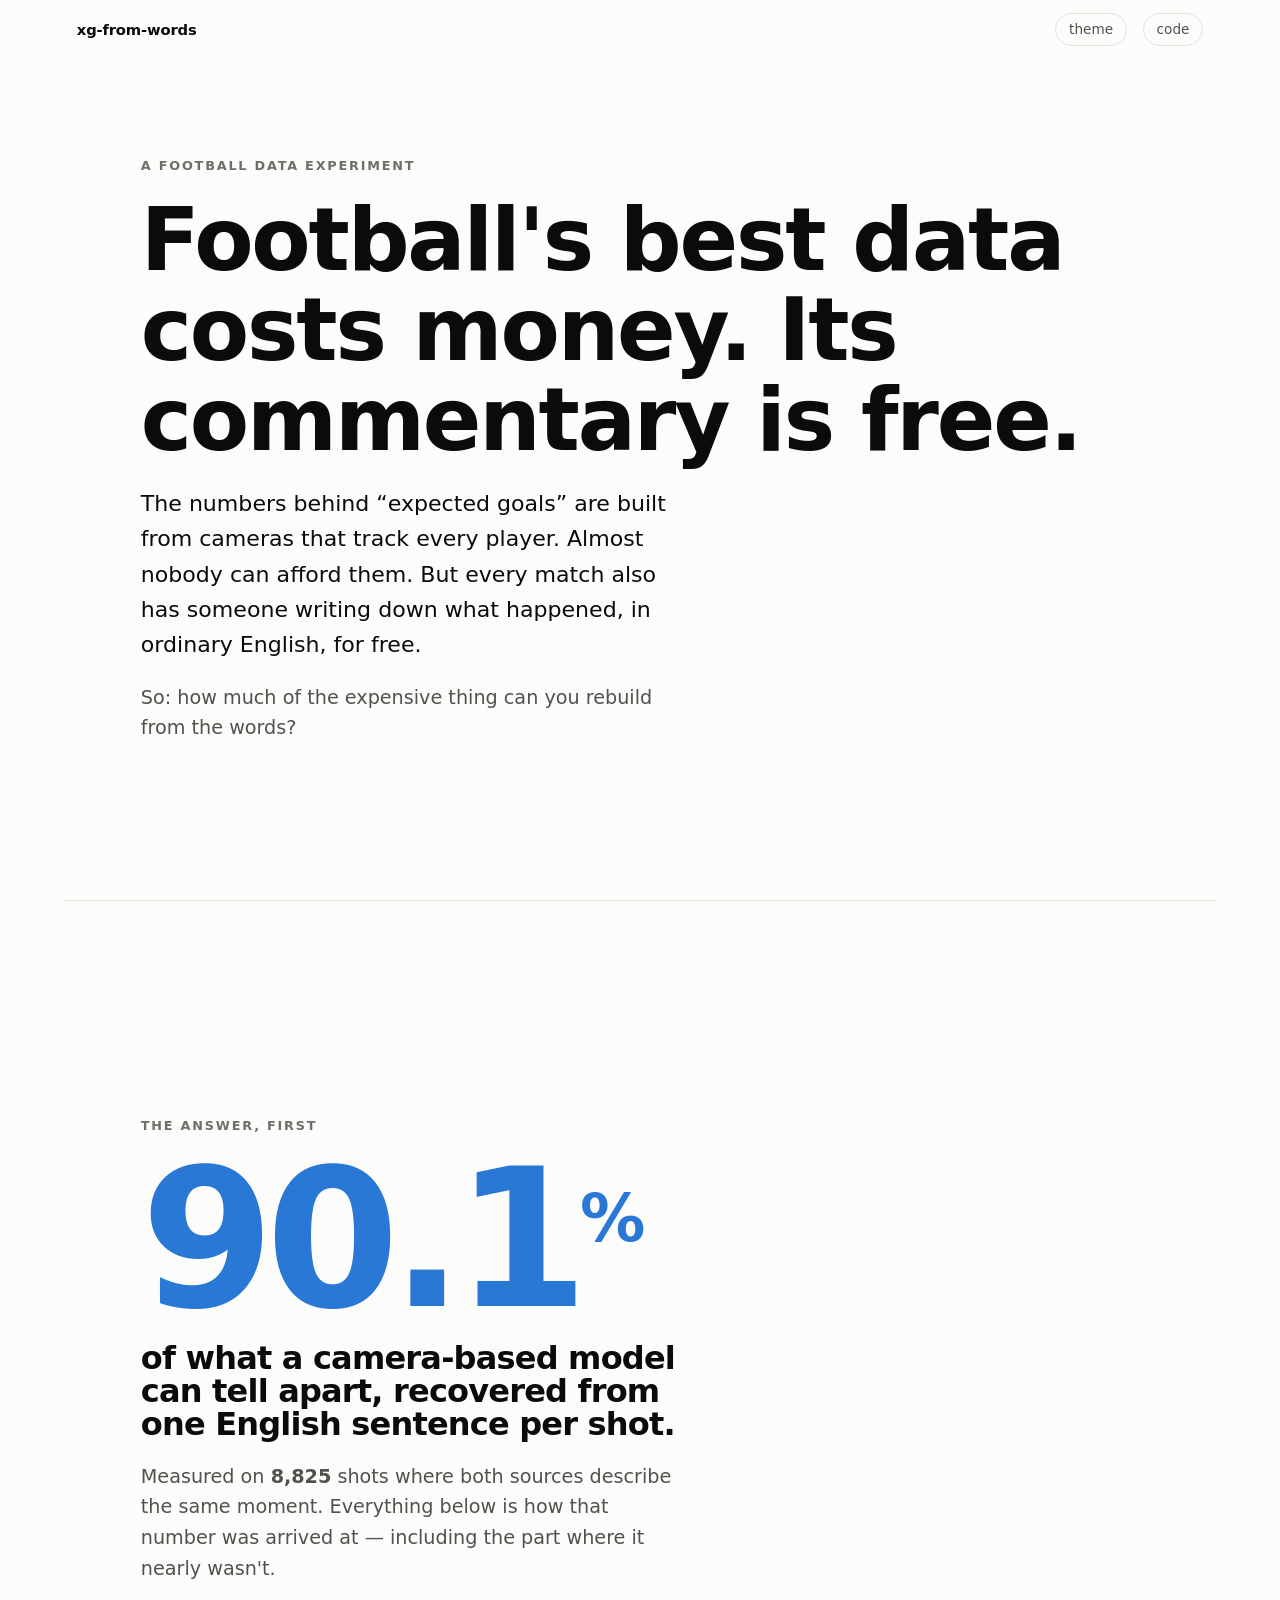
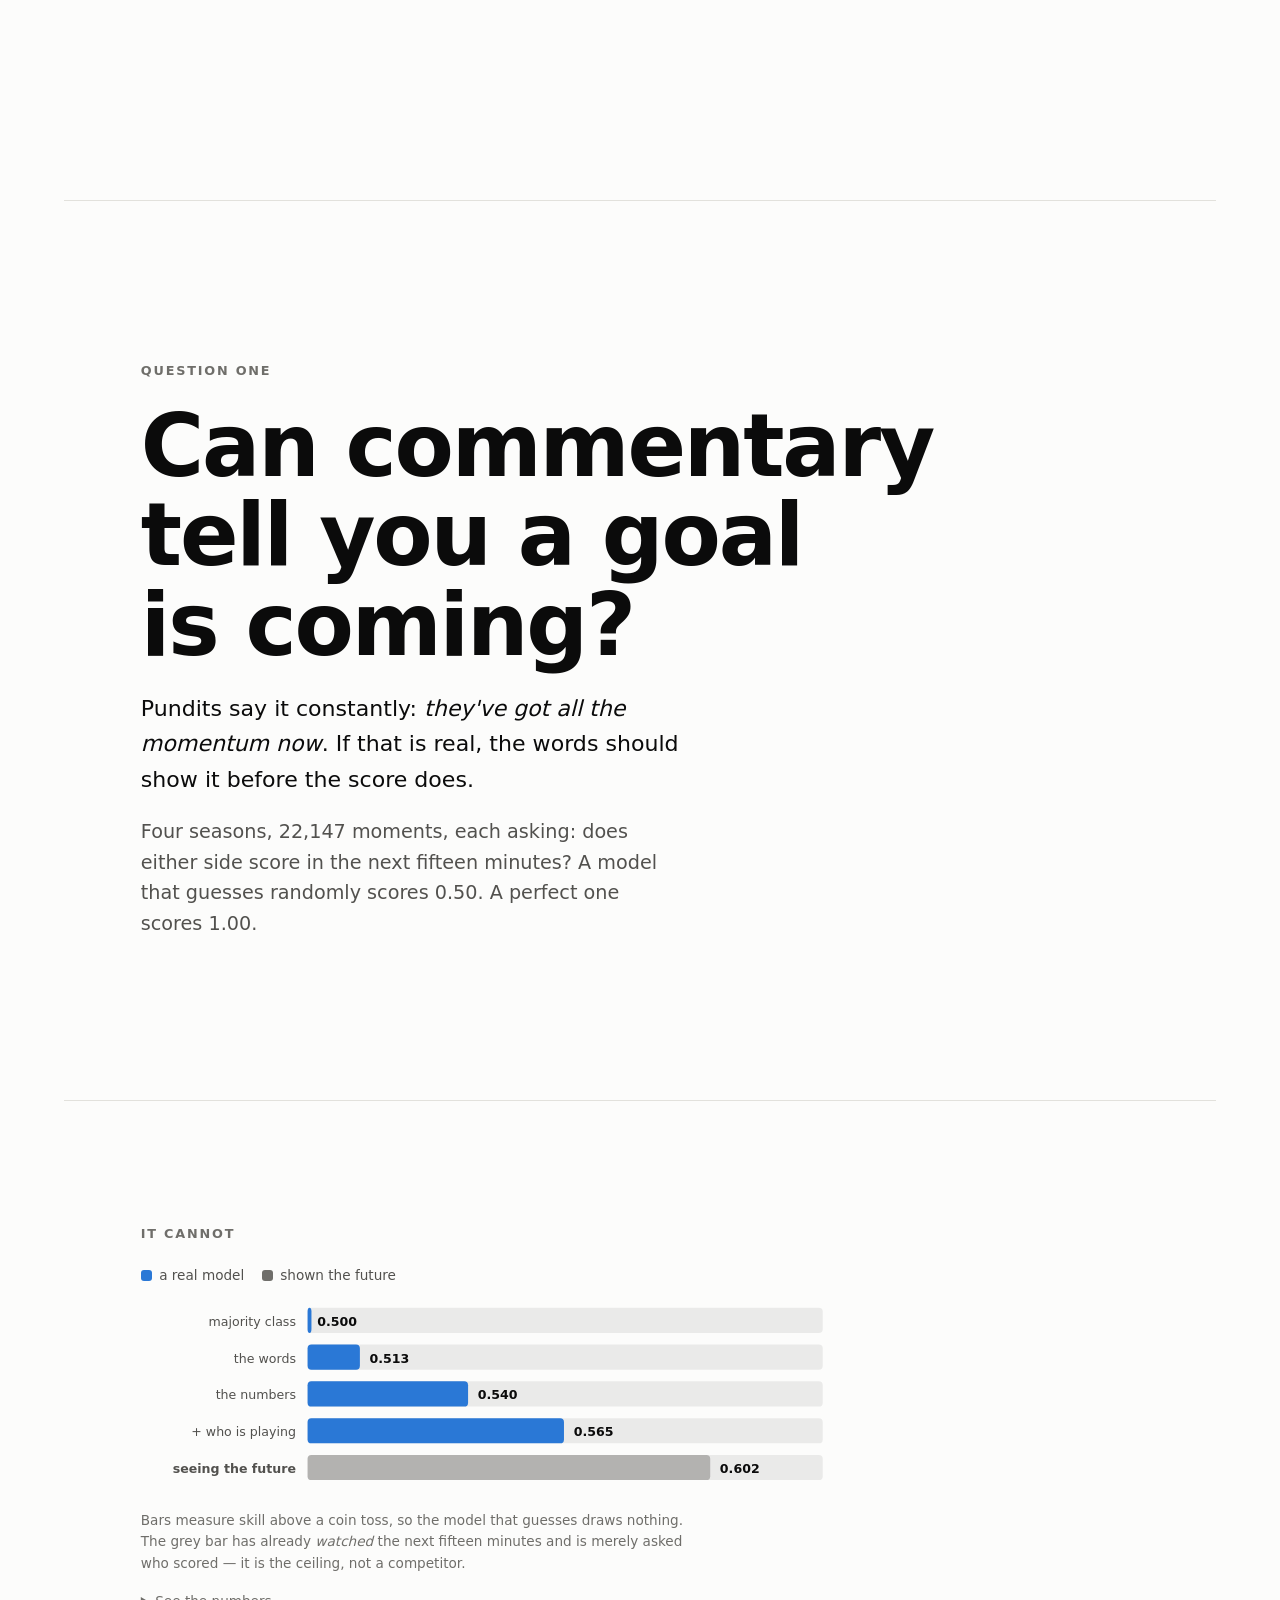
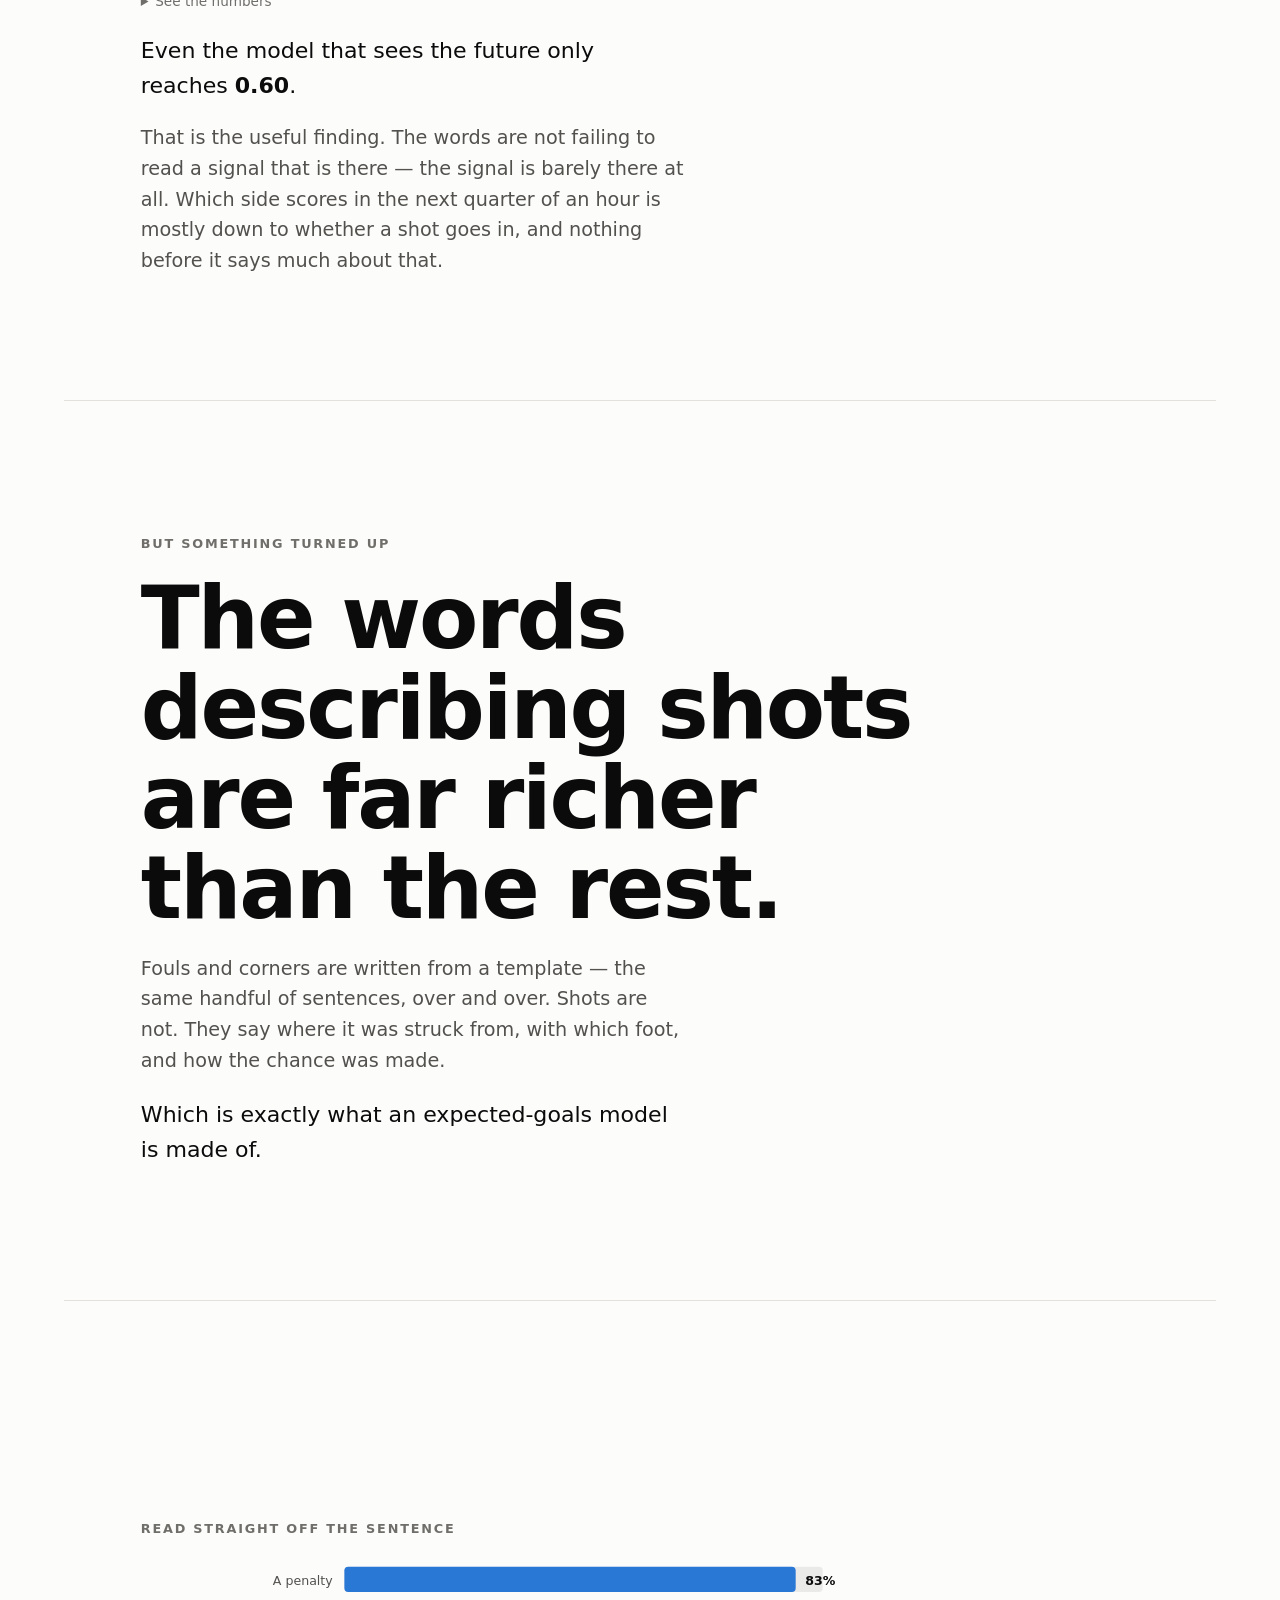
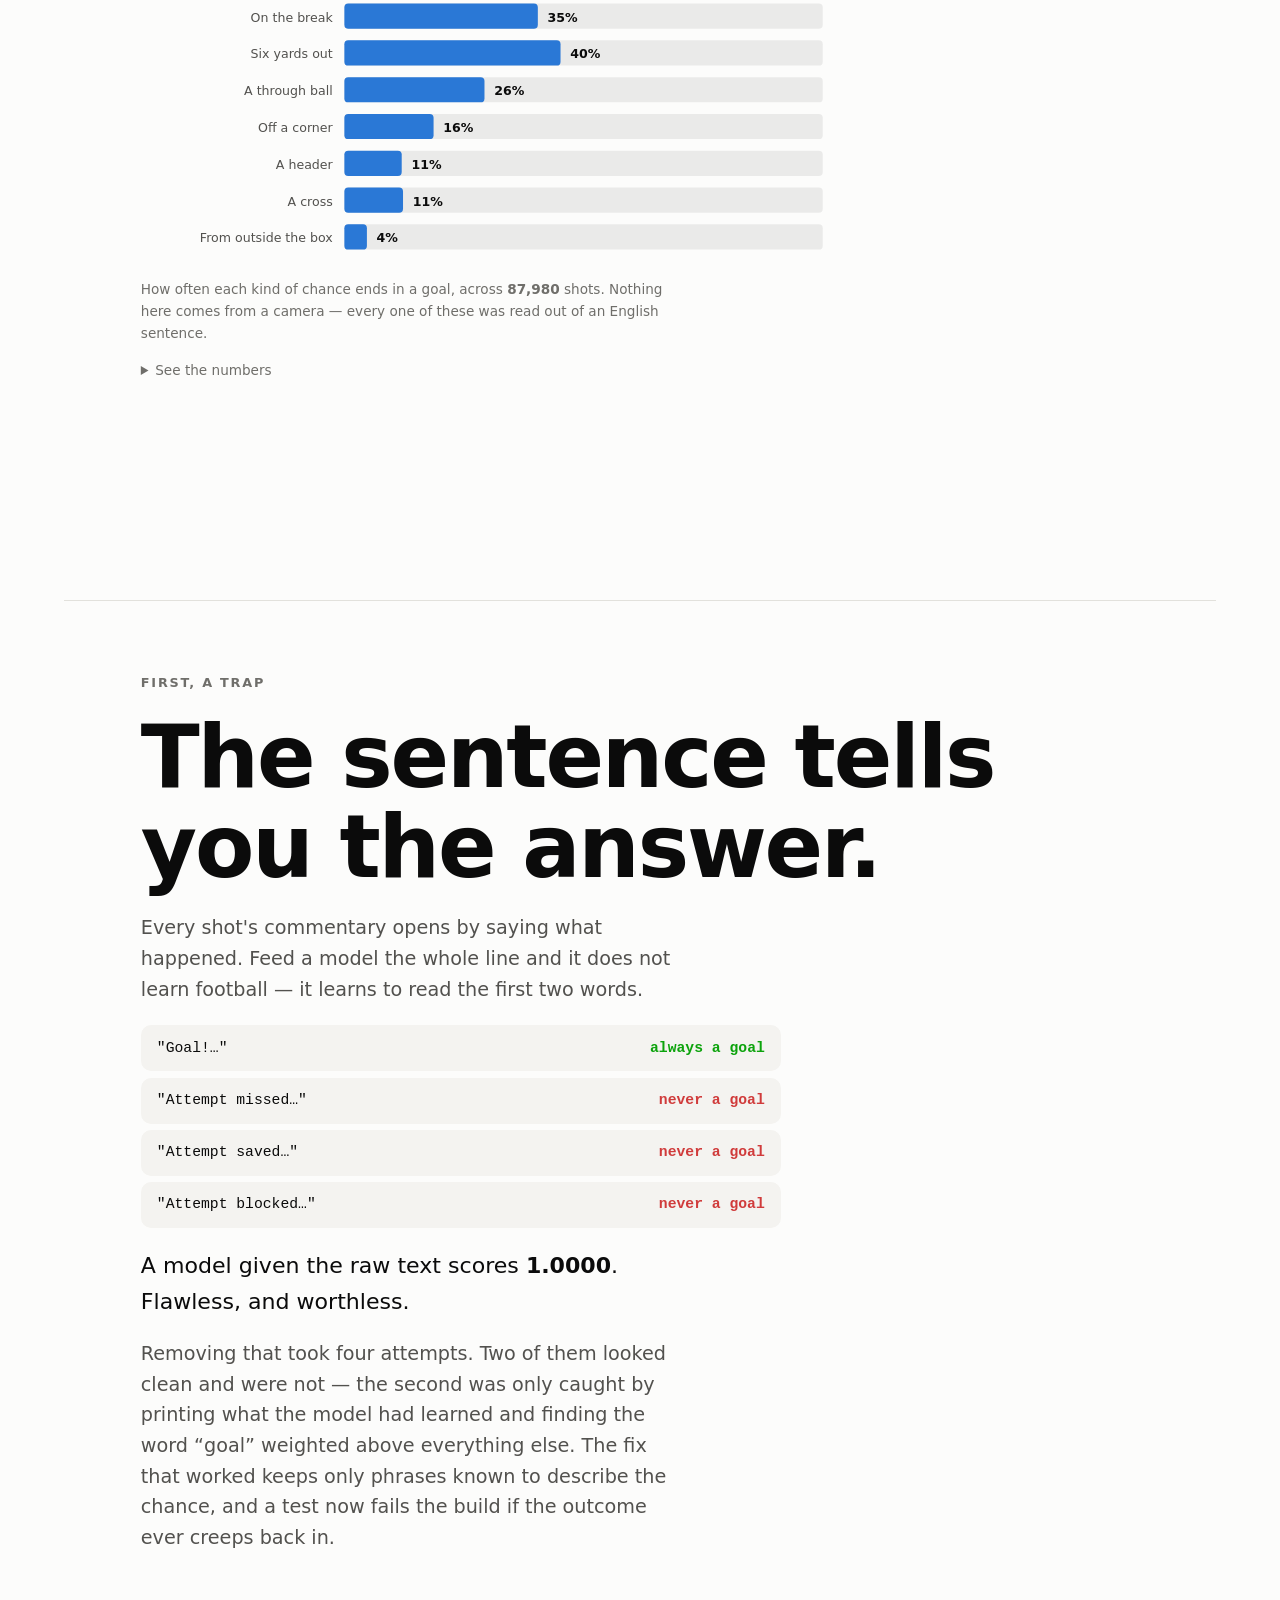
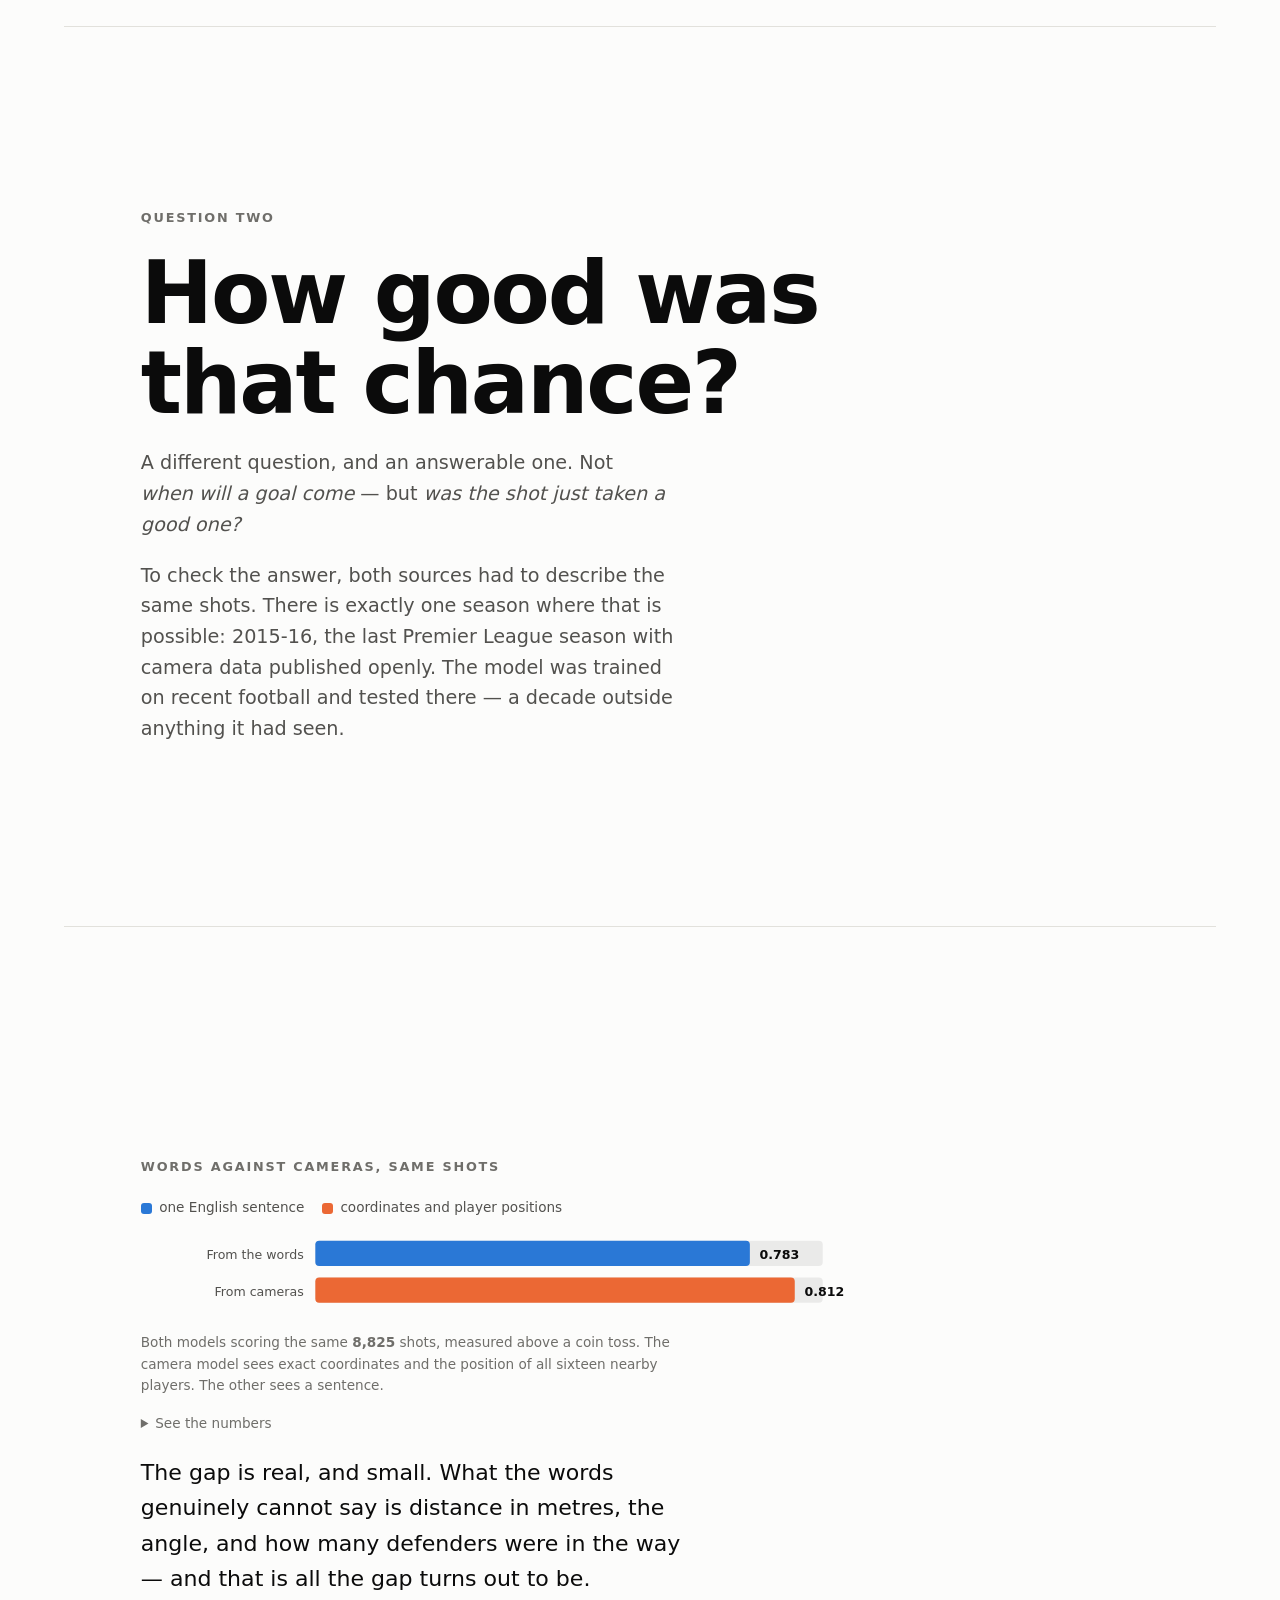
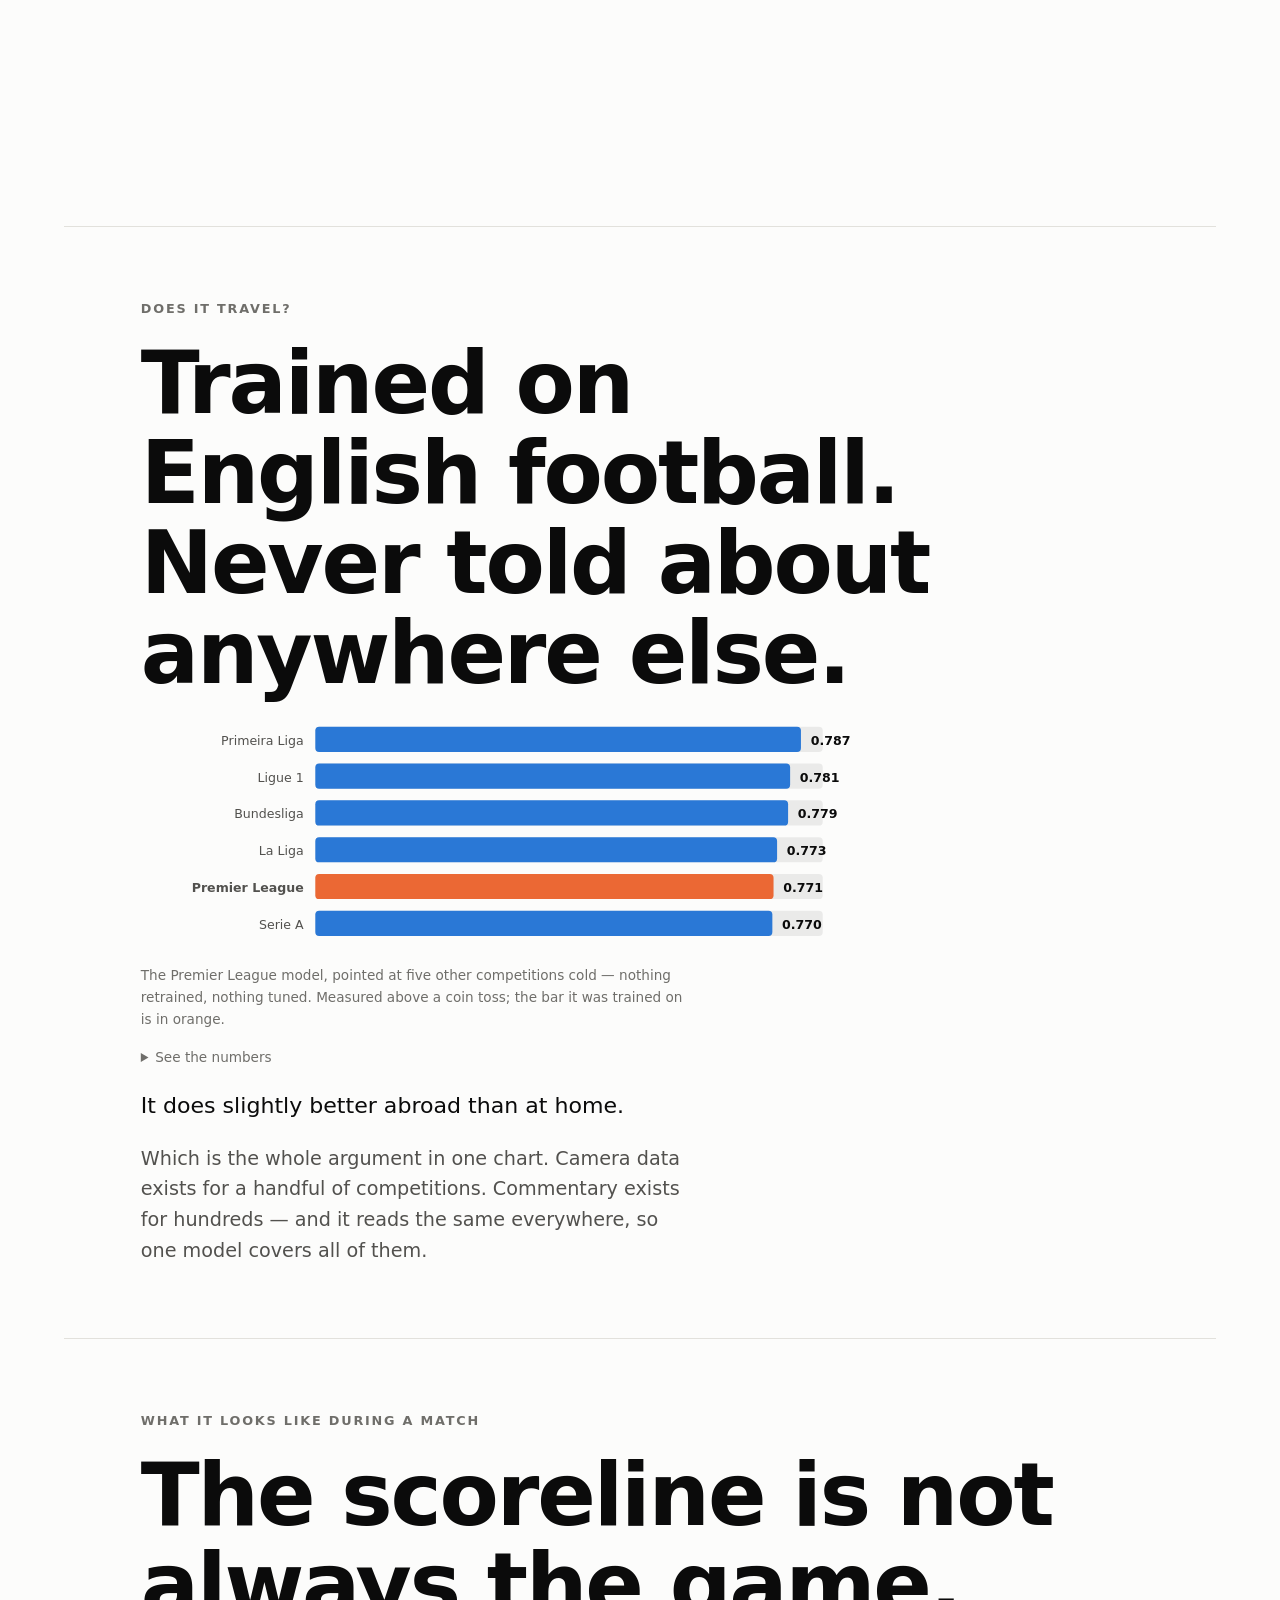
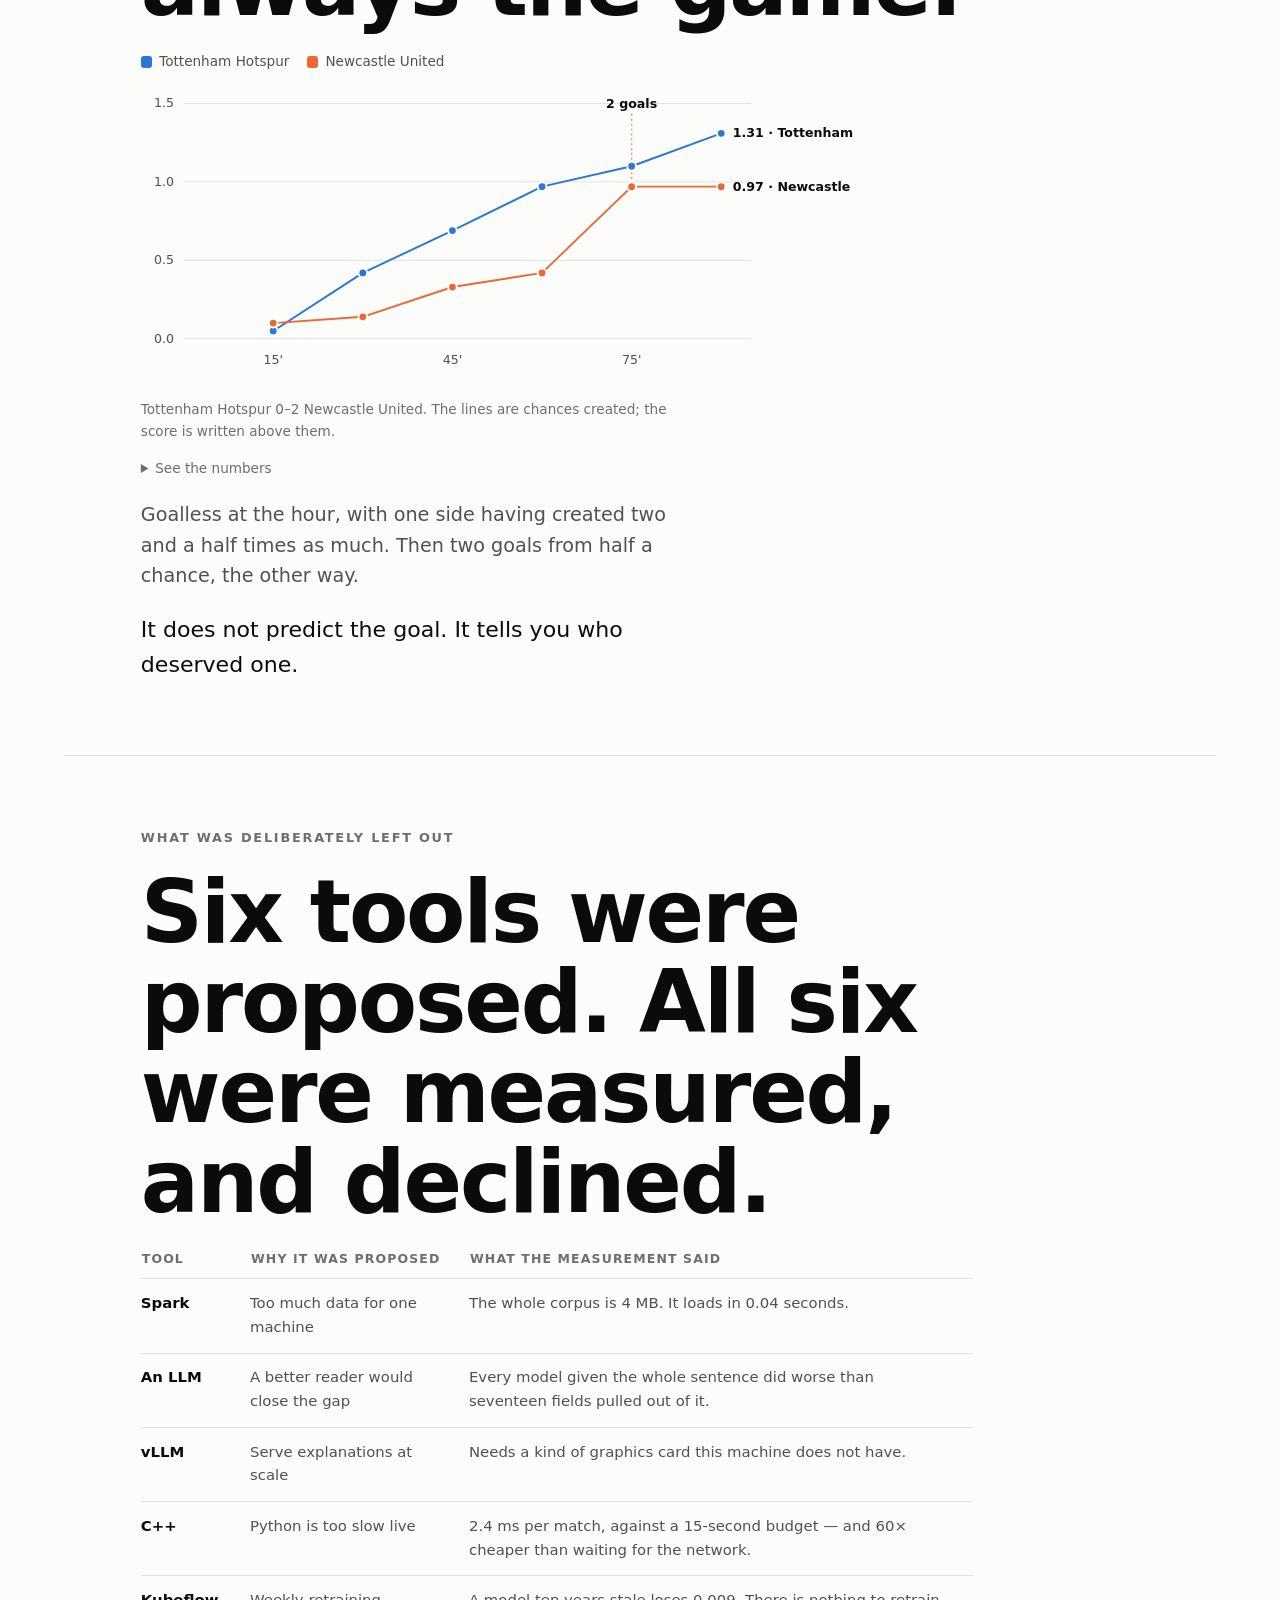
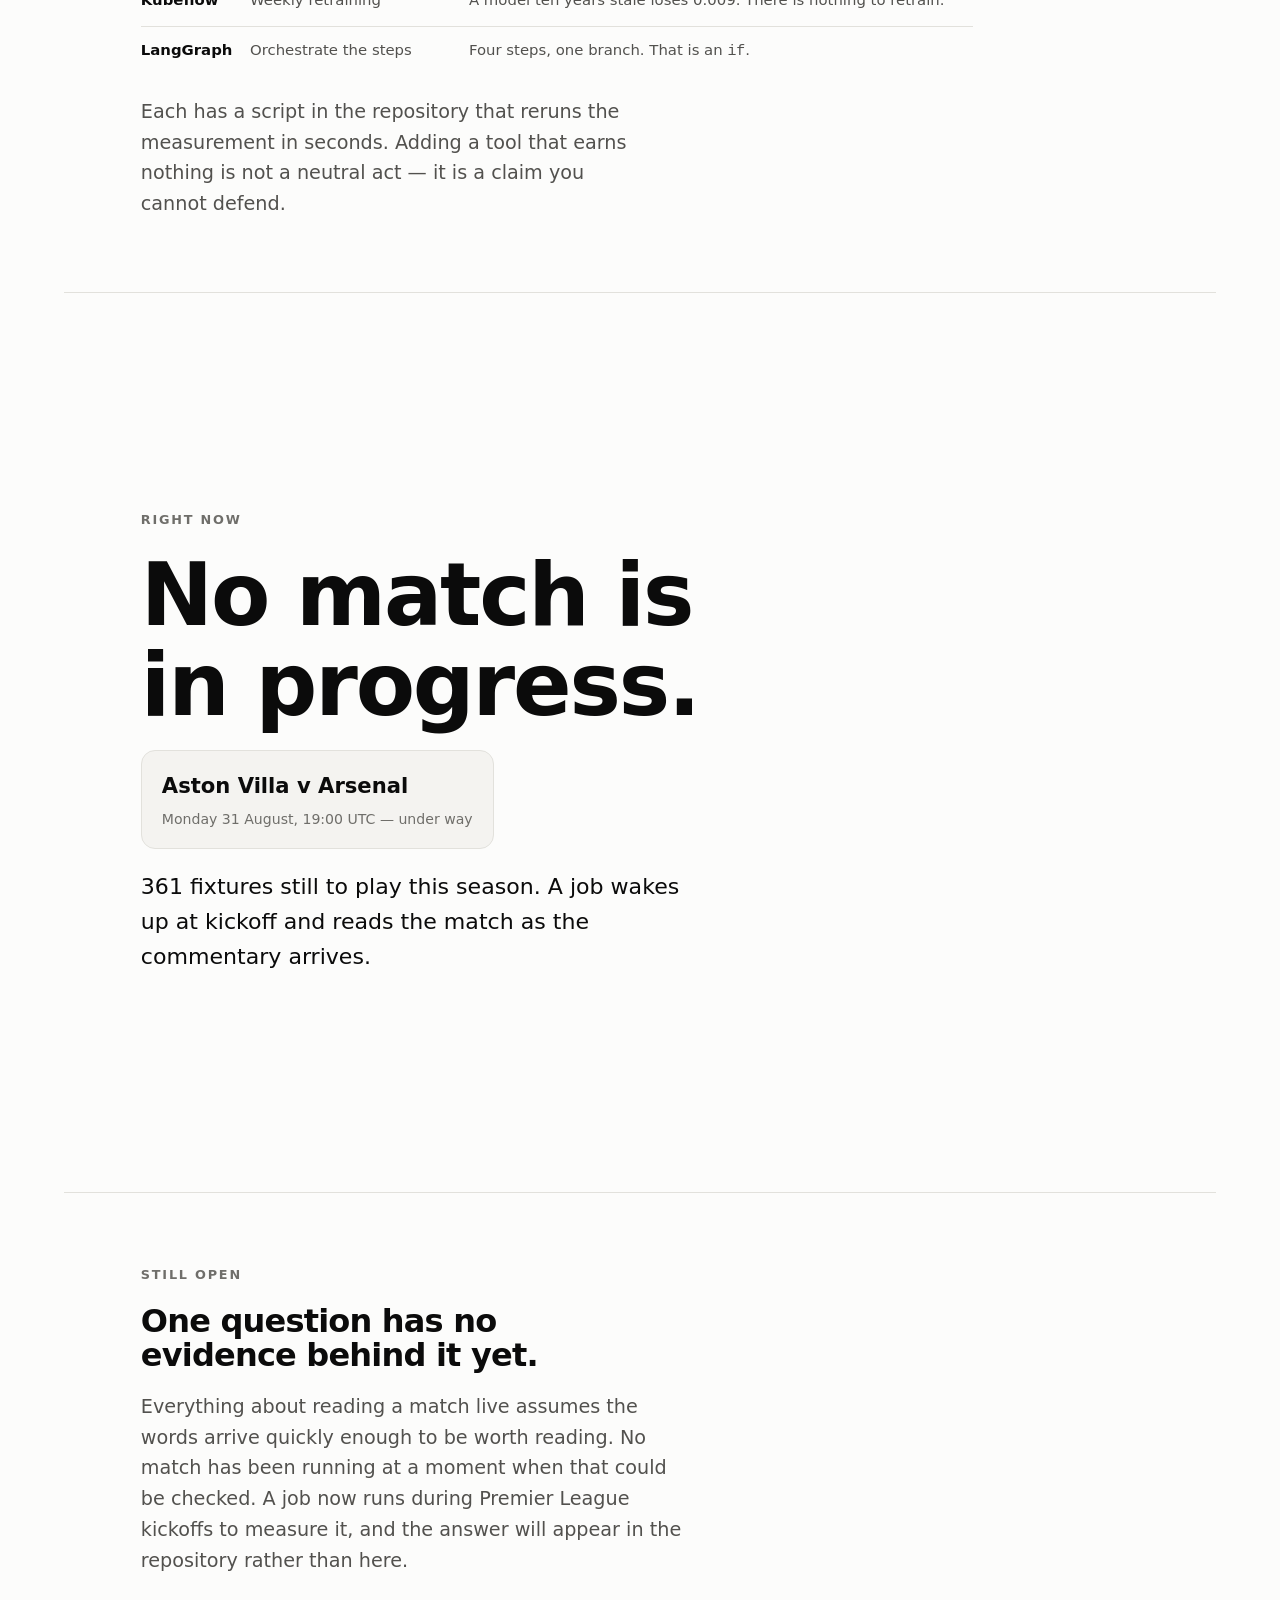
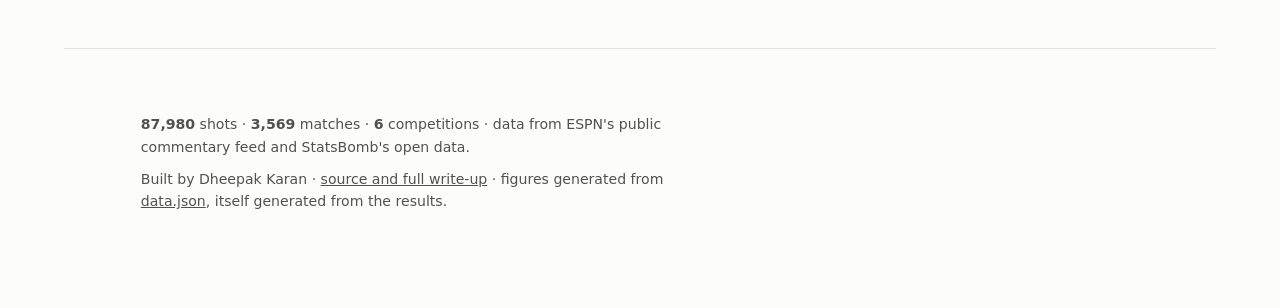
==== docs/index.html @ 49822ffe "A shot's own description was being read out of its assist Tracing one real shot end to end for an ex" ====
<!doctype html>
<html lang="en">
<head>
<meta charset="utf-8">
<meta name="viewport" content="width=device-width, initial-scale=1">
<title>An expected-goals model that reads</title>
<meta name="description" content="Football's tracking data costs money. Its commentary is free. A model built on the words recovers 90% of what a coordinate model can see.">
<meta name="color-scheme" content="light dark">
<meta property="og:title" content="An expected-goals model that reads">
<meta property="og:description" content="90% of a tracking-data model, from free commentary text. 87,980 shots, six leagues.">
<link rel="stylesheet" href="style.css?v=b49a686">
</head>
<body data-palette="#2a78d6,#eb6834">

<progress class="scrollbar" value="0" max="1" aria-hidden="true"></progress>

<header class="topbar">
  <span class="name">xg-from-words</span>
  <span class="spacer"></span>
  <button type="button" id="theme" aria-label="Switch between light and dark">theme</button>
  <a href="https://github.com/dheepakkaran/xg-from-words">code</a>
</header>

<main>

  <section>
    <p class="eyebrow">A football data experiment</p>
    <h1>Football's best data costs money. Its commentary is free.</h1>
    <p class="lead">The numbers behind “expected goals” are built from cameras
      that track every player. Almost nobody can afford them. But every match
      also has someone writing down what happened, in ordinary English, for
      free.</p>
    <p>So: how much of the expensive thing can you rebuild from the words?</p>
  </section>

  <section>
    <p class="eyebrow">The answer, first</p>
    <div class="hero-figure" data-count="0.901" data-format="percent">0%</div>
    <h2>of what a camera-based model can tell apart, recovered from one English
      sentence per shot.</h2>
    <p>Measured on <b data-fill="validation.shots">8,825</b> shots where both
      sources describe the same moment. Everything below is how that number was
      arrived at — including the part where it nearly wasn't.</p>
  </section>

  <section>
    <p class="eyebrow">Question one</p>
    <h1>Can commentary tell you a goal is coming?</h1>
    <p class="lead">Pundits say it constantly: <em>they've got all the momentum
      now</em>. If that is real, the words should show it before the score
      does.</p>
    <p>Four seasons, 22,147 moments, each asking: does either side score in the
      next fifteen minutes? A model that guesses randomly scores 0.50. A perfect
      one scores 1.00.</p>
  </section>

  <section>
    <p class="eyebrow">It cannot</p>
    <figure>
      <div class="legend" id="legend-momentum"></div>
      <svg class="chart" id="chart-momentum" role="img"
           aria-label="Model skill at predicting the next goal, all close to chance"></svg>
      <figcaption>Bars measure skill above a coin toss, so the model that
        guesses draws nothing. The grey bar has already <em>watched</em> the
        next fifteen minutes and is merely asked who scored — it is the
        ceiling, not a competitor.</figcaption>
      <details class="table"><summary>See the numbers</summary>
        <div id="table-momentum"></div></details>
    </figure>
    <p class="lead">Even the model that sees the future only reaches
      <strong>0.60</strong>.</p>
    <p>That is the useful finding. The words are not failing to read a signal
      that is there — the signal is barely there at all. Which side scores in
      the next quarter of an hour is mostly down to whether a shot goes in, and
      nothing before it says much about that.</p>
  </section>

  <section>
    <p class="eyebrow">But something turned up</p>
    <h1>The words describing shots are far richer than the rest.</h1>
    <p>Fouls and corners are written from a template — the same handful of
      sentences, over and over. Shots are not. They say where it was struck
      from, with which foot, and how the chance was made.</p>
    <p class="lead">Which is exactly what an expected-goals model is made of.</p>
  </section>

  <section>
    <p class="eyebrow">Read straight off the sentence</p>
    <figure>
      <svg class="chart" id="chart-chances" role="img"
           aria-label="How often each kind of chance is scored"></svg>
      <figcaption>How often each kind of chance ends in a goal, across
        <b data-fill="corpus.shots">87,980</b> shots. Nothing here comes from a
        camera — every one of these was read out of an English sentence.</figcaption>
      <details class="table"><summary>See the numbers</summary>
        <div id="table-chances"></div></details>
    </figure>
  </section>

  <section>
    <p class="eyebrow">First, a trap</p>
    <h1>The sentence tells you the answer.</h1>
    <p>Every shot's commentary opens by saying what happened. Feed a model the
      whole line and it does not learn football — it learns to read the first
      two words.</p>
    <div class="openers" id="openers"></div>
    <p class="lead">A model given the raw text scores <strong>1.0000</strong>.
      Flawless, and worthless.</p>
    <p>Removing that took four attempts. Two of them looked clean and were not —
      the second was only caught by printing what the model had learned and
      finding the word “goal” weighted above everything else. The fix that
      worked keeps only phrases known to describe the chance, and a test now
      fails the build if the outcome ever creeps back in.</p>
  </section>

  <section>
    <p class="eyebrow">Question two</p>
    <h1>How good was that chance?</h1>
    <p>A different question, and an answerable one. Not <em>when will a goal
      come</em> — but <em>was the shot just taken a good one?</em></p>
    <p>To check the answer, both sources had to describe the same shots. There
      is exactly one season where that is possible: 2015-16, the last Premier
      League season with camera data published openly. The model was trained on
      recent football and tested there — a decade outside anything it had
      seen.</p>
  </section>

  <section>
    <p class="eyebrow">Words against cameras, same shots</p>
    <figure>
      <div class="legend" id="legend-validation"></div>
      <svg class="chart" id="chart-validation" role="img"
           aria-label="The words reach 0.781 against the camera model's 0.812"></svg>
      <figcaption>Both models scoring the same
        <b data-fill="validation.shots">8,825</b> shots, measured above a coin
        toss. The camera model sees exact coordinates and the position of all
        sixteen nearby players. The other sees a sentence.</figcaption>
      <details class="table"><summary>See the numbers</summary>
        <div id="table-validation"></div></details>
    </figure>
    <p class="lead">The gap is real, and small. What the words genuinely cannot
      say is distance in metres, the angle, and how many defenders were in the
      way — and that is all the gap turns out to be.</p>
  </section>

  <section>
    <p class="eyebrow">Does it travel?</p>
    <h1>Trained on English football. Never told about anywhere else.</h1>
    <figure>
      <svg class="chart" id="chart-leagues" role="img"
           aria-label="The same model scores equally well in six leagues"></svg>
      <figcaption>The Premier League model, pointed at five other competitions
        cold — nothing retrained, nothing tuned. Measured above a coin toss;
        the bar it was trained on is in orange.</figcaption>
      <details class="table"><summary>See the numbers</summary>
        <div id="table-leagues"></div></details>
    </figure>
    <p class="lead">It does slightly better abroad than at home.</p>
    <p>Which is the whole argument in one chart. Camera data exists for a
      handful of competitions. Commentary exists for hundreds — and it reads the
      same everywhere, so one model covers all of them.</p>
  </section>

  <section>
    <p class="eyebrow">What it looks like during a match</p>
    <h1>The scoreline is not always the game.</h1>
    <figure class="replay">
      <div class="legend" id="legend-replay"></div>
      <svg class="chart" id="chart-replay" role="img"
           aria-label="Chances created over the course of one match against the score"></svg>
      <figcaption id="replay-caption"></figcaption>
      <details class="table"><summary>See the numbers</summary>
        <div id="table-replay"></div></details>
    </figure>
    <p>Goalless at the hour, with one side having created two and a half times
      as much. Then two goals from half a chance, the other way.</p>
    <p class="lead">It does not predict the goal. It tells you who deserved
      one.</p>
  </section>

  <section>
    <p class="eyebrow">What was deliberately left out</p>
    <h1>Six tools were proposed. All six were measured, and declined.</h1>
    <table class="declined">
      <thead><tr><th>Tool</th><th>Why it was proposed</th><th>What the measurement said</th></tr></thead>
      <tbody>
        <tr><td>Spark</td><td>Too much data for one machine</td>
            <td>The whole corpus is 4 MB. It loads in 0.04 seconds.</td></tr>
        <tr><td>An LLM</td><td>A better reader would close the gap</td>
            <td>Every model given the whole sentence did worse than seventeen fields pulled out of it.</td></tr>
        <tr><td>vLLM</td><td>Serve explanations at scale</td>
            <td>Needs a kind of graphics card this machine does not have.</td></tr>
        <tr><td>C++</td><td>Python is too slow live</td>
            <td>2.4 ms per match, against a 15-second budget — and 60× cheaper than waiting for the network.</td></tr>
        <tr><td>Kubeflow</td><td>Weekly retraining</td>
            <td>A model ten years stale loses 0.009. There is nothing to retrain.</td></tr>
        <tr><td>LangGraph</td><td>Orchestrate the steps</td>
            <td>Four steps, one branch. That is an <code>if</code>.</td></tr>
      </tbody>
    </table>
    <p>Each has a script in the repository that reruns the measurement in
      seconds. Adding a tool that earns nothing is not a neutral act — it is a
      claim you cannot defend.</p>
  </section>

  <section id="now">
    <p class="eyebrow">Right now</p>
    <h1 id="now-head">Checking the Premier League…</h1>
    <div id="now-body"></div>
    <p id="now-note" class="lead"></p>
  </section>

  <section data-tight>
    <p class="eyebrow">Still open</p>
    <h2>One question has no evidence behind it yet.</h2>
    <p>Everything about reading a match live assumes the words arrive quickly
      enough to be worth reading. No match has been running at a moment when
      that could be checked. A job now runs during Premier League kickoffs to
      measure it, and the answer will appear in the repository rather than
      here.</p>
  </section>

</main>

<footer>
  <p><b data-fill="corpus.shots">87,980</b> shots ·
     <b data-fill="corpus.matches">3,569</b> matches ·
     <b data-fill="corpus.leagues">6</b> competitions ·
     data from ESPN's public commentary feed and StatsBomb's open data.</p>
  <p style="margin-top:.6rem">Built by Dheepak Karan ·
     <a href="https://github.com/dheepakkaran/xg-from-words">source and full write-up</a> ·
     figures generated from <a href="data.json">data.json</a>, itself generated
     from the results.</p>
</footer>

<script type="module" src="app.js?v=b49a686"></script>
</body>
</html>
---- docs/style.css ----
/* xg-from-words — a scrollytelling read of the results.
   One idea per screen; nothing moves that does not carry meaning. */

@property --n { syntax: "<number>"; initial-value: 0; inherits: false; }

:root {
  color-scheme: light dark;

  /* Two slots from the reference data-viz palette, unmodified. Validated
     all-pairs in both modes: CVD delta-E 24.7 light / 26.8 dark against a >=8
     target, normal-vision 33.6 / 31.8 against a >=15 floor, and both clear 3:1
     against their surface. Two hues is all this page needs -- a third would
     have meant inventing a distinction the data does not have. */
  --surface-1: #fcfcfb;
  --surface-2: #f4f3f0;
  --ink-1: #0b0b0b;
  --ink-2: #52514e;
  --ink-3: #6f6e6a;
  --rule: #e2e1dc;
  --series-1: #2a78d6;   /* slot 1, blue   */
  --series-2: #eb6834;   /* slot 2, orange */
  --critical: #d03b3b;
  --good: #0ca30c;

  --measure: 34rem;
  --step: clamp(1rem, 0.85rem + 0.7vw, 1.2rem);
  --display: clamp(2.6rem, 1.4rem + 5.4vw, 5.4rem);
  --lead: clamp(1.35rem, 1.05rem + 1.4vw, 2rem);
  --ease: cubic-bezier(.22, 1, .36, 1);
}

@media (prefers-color-scheme: dark) {
  :root:where(:not([data-theme="light"])) {
    --surface-1: #1a1a19;
    --surface-2: #232322;
    --ink-1: #ffffff;
    --ink-2: #c3c2b7;
    --ink-3: #9b9a91;
    --rule: #383835;
    --series-1: #3987e5;
    --series-2: #d95926;
  }
}
:root[data-theme="dark"] {
  --surface-1: #1a1a19; --surface-2: #232322;
  --ink-1: #ffffff; --ink-2: #c3c2b7; --ink-3: #9b9a91; --rule: #383835;
  --series-1: #3987e5; --series-2: #d95926;
}

* { box-sizing: border-box; }

body {
  margin: 0;
  background: var(--surface-1);
  color: var(--ink-1);
  font: var(--step)/1.6 ui-sans-serif, -apple-system, "Segoe UI", Inter, system-ui, sans-serif;
  font-feature-settings: "tnum" 1, "ss01" 1;
  -webkit-font-smoothing: antialiased;
}

/* ---------- the spine ---------- */

main { display: block; }

section {
  min-height: 100svh;
  display: grid;
  align-content: center;
  justify-items: start;
  gap: 1.25rem;
  padding: max(8svh, 4rem) clamp(1.25rem, 6vw, 6rem);
  max-width: 72rem;
  margin-inline: auto;
  container-type: inline-size;
}
section + section { border-top: 1px solid var(--rule); }
section[data-tight] { min-height: auto; }

.eyebrow {
  font-size: .8rem; letter-spacing: .14em; text-transform: uppercase;
  color: var(--ink-3); font-weight: 600;
}
h1, h2 {
  font-weight: 620; line-height: 1.04; letter-spacing: -0.025em;
  text-wrap: balance; margin: 0; max-width: 20ch;
}
h1 { font-size: var(--display); }
h2 { font-size: var(--lead); max-width: 24ch; }
p  { margin: 0; max-width: var(--measure); color: var(--ink-2);
     text-wrap: pretty; }
p.lead { font-size: calc(var(--step) * 1.15); color: var(--ink-1); }
strong { color: var(--ink-1); font-weight: 620; }

/* ---------- the hero number ---------- */

.hero-figure {
  font-size: clamp(4.5rem, 2rem + 14vw, 12rem);
  line-height: .86; font-weight: 700; letter-spacing: -0.045em;
  color: var(--series-1);
  font-variant-numeric: tabular-nums;
}
.hero-figure sup { font-size: .34em; vertical-align: super; letter-spacing: 0; }

/* ---------- charts ---------- */

figure { margin: 0; width: 100%; max-width: 46rem; }
figcaption { color: var(--ink-3); font-size: .85rem; margin-top: .75rem;
             max-width: var(--measure); }
.chart { width: 100%; overflow: visible; }
.chart text { fill: var(--ink-2); font-size: 13px; }
.chart .value { fill: var(--ink-1); font-weight: 600;
                font-variant-numeric: tabular-nums; }
.chart .track { fill: color-mix(in oklab, var(--ink-1) 7%, transparent); }
.chart .rule  { stroke: var(--rule); stroke-width: 1; }
.chart .ref   { stroke: var(--ink-3); stroke-width: 2; stroke-dasharray: 3 4; }
.chart .bar   { transition: opacity .18s; }
.chart g.row:hover .bar { opacity: .78; }

.legend { display: flex; gap: 1.1rem; flex-wrap: wrap;
          font-size: .85rem; color: var(--ink-2); margin-bottom: .85rem; }
.legend b { display: inline-flex; align-items: center; gap: .45rem;
            font-weight: 500; }
.legend i { width: .7rem; height: .7rem; border-radius: 3px; display: block; }

details.table { margin-top: 1rem; font-size: .85rem; color: var(--ink-2); }
details.table summary { cursor: pointer; color: var(--ink-3); }
details.table table { border-collapse: collapse; margin-top: .6rem; }
details.table th, details.table td {
  text-align: left; padding: .3rem .9rem .3rem 0;
  border-bottom: 1px solid var(--rule); font-variant-numeric: tabular-nums; }

/* ---------- the leak reveal ---------- */

.openers { display: grid; gap: .4rem; width: 100%; max-width: 40rem; }
.opener {
  display: grid; grid-template-columns: 1fr auto; align-items: center;
  gap: 1rem; padding: .7rem 1rem; border-radius: 10px;
  background: var(--surface-2); font-family: ui-monospace, SFMono-Regular, monospace;
  font-size: .92rem;
}
.opener b { font-variant-numeric: tabular-nums; font-weight: 700; }
.opener[data-goal="1"] b { color: var(--good); }
.opener[data-goal="0"] b { color: var(--critical); }

/* ---------- the declined table ---------- */

.declined { width: 100%; max-width: 52rem; border-collapse: collapse;
            font-size: .93rem; }
.declined th { text-align: left; color: var(--ink-3); font-weight: 600;
               font-size: .78rem; letter-spacing: .09em; text-transform: uppercase;
               padding-bottom: .6rem; }
.declined td { padding: .8rem 1.1rem .8rem 0; border-top: 1px solid var(--rule);
               color: var(--ink-2); vertical-align: top; }
.declined td:first-child { color: var(--ink-1); font-weight: 620;
                           white-space: nowrap; }

/* ---------- the replay ---------- */

.replay { width: 100%; max-width: 46rem; }
.replay-head { display: flex; justify-content: space-between;
               font-size: .85rem; color: var(--ink-3); margin-bottom: .5rem; }

/* ---------- chrome ---------- */

.topbar {
  position: fixed; inset: 0 0 auto 0; z-index: 10;
  display: flex; align-items: center; gap: 1rem;
  padding: .8rem clamp(1.25rem, 6vw, 6rem);
  background: color-mix(in oklab, var(--surface-1) 86%, transparent);
  backdrop-filter: blur(12px);
  border-bottom: 1px solid transparent;
}
.topbar.scrolled { border-bottom-color: var(--rule); }
.topbar .name { font-weight: 620; font-size: .92rem; letter-spacing: -.01em; }
.topbar .spacer { flex: 1; }
.topbar a, .topbar button {
  font: inherit; font-size: .85rem; color: var(--ink-2);
  background: none; border: 1px solid var(--rule); border-radius: 999px;
  padding: .3rem .8rem; cursor: pointer; text-decoration: none;
}
.topbar a:hover, .topbar button:hover { color: var(--ink-1); }

progress.scrollbar {
  position: fixed; inset: 0 0 auto 0; z-index: 11;
  width: 100%; height: 2px; border: 0; appearance: none;
  background: transparent;
}
progress.scrollbar::-webkit-progress-bar { background: transparent; }
progress.scrollbar::-webkit-progress-value { background: var(--series-1); }
progress.scrollbar::-moz-progress-bar { background: var(--series-1); }

footer { padding: 4rem clamp(1.25rem, 6vw, 6rem) 6rem;
         max-width: 72rem; margin-inline: auto;
         color: var(--ink-3); font-size: .88rem;
         border-top: 1px solid var(--rule); }
footer a { color: var(--ink-2); }

/* ---------- motion: scroll-driven where supported ---------- */

@media (prefers-reduced-motion: no-preference) {
  @supports (animation-timeline: view()) {
    section > * {
      animation: rise linear both;
      animation-timeline: view();
      animation-range: entry 5% cover 26%;
    }
    .hero-figure { animation-range: entry 0% cover 18%; }
  }
  @supports not (animation-timeline: view()) {
    section > * { opacity: 0; transform: translateY(14px);
                  transition: opacity .6s var(--ease), transform .6s var(--ease); }
    section.seen > * { opacity: 1; transform: none; }
  }
}
@keyframes rise {
  from { opacity: 0; transform: translateY(18px); }
  to   { opacity: 1; transform: none; }
}

@media (prefers-reduced-motion: reduce) {
  section > * { opacity: 1 !important; transform: none !important;
                animation: none !important; }
  * { scroll-behavior: auto !important; }
}

@container (max-width: 34rem) {
  .opener { grid-template-columns: 1fr; gap: .25rem; }
  /* The SVG scales its viewBox down to the container, which shrinks 13px type
     to about 6px on a phone. These sizes are in viewBox units, so raising them
     here restores roughly the same rendered size. */
  .chart text       { font-size: 20px; }
  .chart .value     { font-size: 21px; }
  .chart text[font-size="12"] { font-size: 18px; }
  .chart text[font-size="13"] { font-size: 20px; }
}

/* ---------- the live panel ---------- */

.now-match {
  width: 100%; max-width: 46rem; display: grid; gap: .5rem;
  padding: 1.1rem 1.25rem; border: 1px solid var(--rule); border-radius: 14px;
  background: var(--surface-2);
}
.now-match header { display: flex; justify-content: space-between;
                    align-items: baseline; gap: 1rem;
                    font-size: .82rem; color: var(--ink-3); }
.now-side { display: grid; grid-template-columns: 1fr auto auto;
            align-items: baseline; gap: .8rem; }
.now-side .team { font-weight: 620; color: var(--ink-1); }
.now-side .goals { font-variant-numeric: tabular-nums; color: var(--ink-2); }
.now-side .xg { font-variant-numeric: tabular-nums; font-weight: 620;
                min-width: 3.4rem; text-align: right; }
.now-side[data-lead="1"] .xg { color: var(--series-1); }
.now-verdict { font-size: .85rem; color: var(--ink-2); }
.now-next { display: grid; gap: .3rem; }
.now-next b { color: var(--ink-1); font-size: calc(var(--step) * 1.1); }
.now-next span { color: var(--ink-3); font-size: .88rem; }
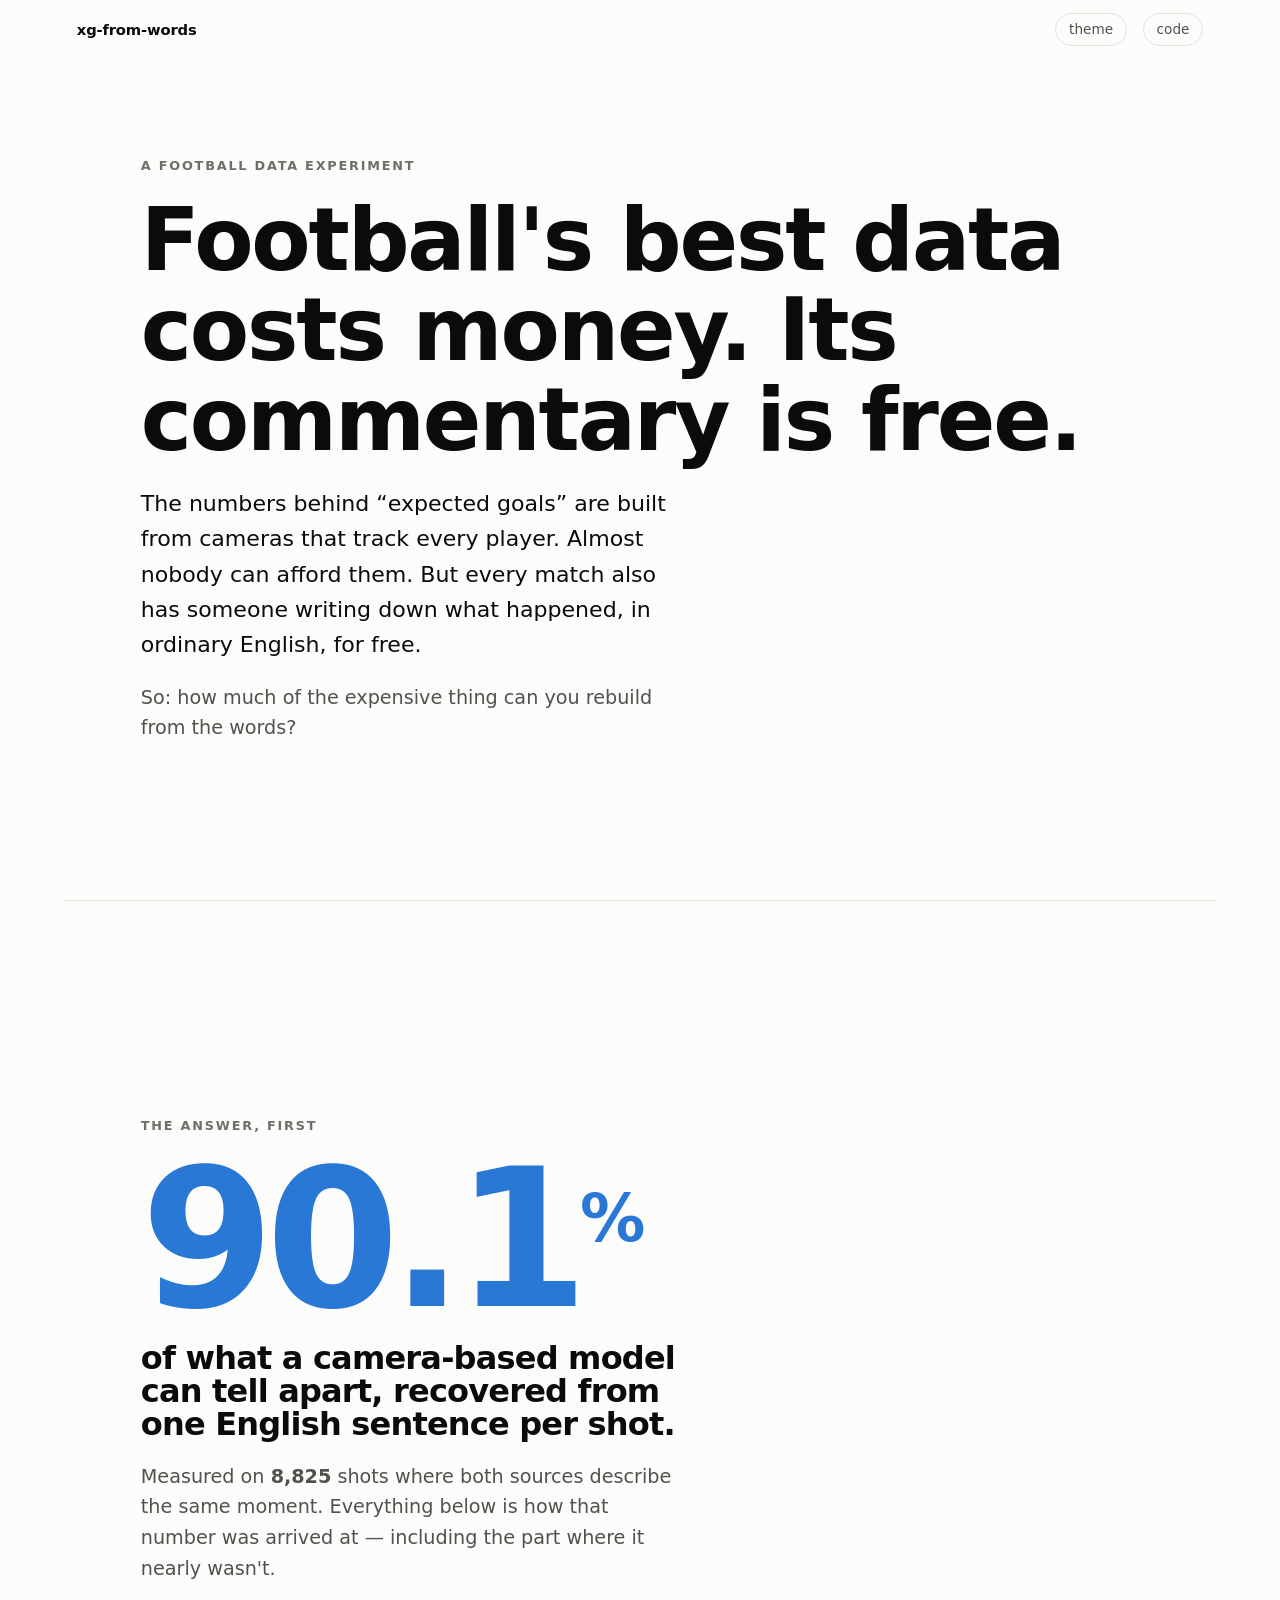
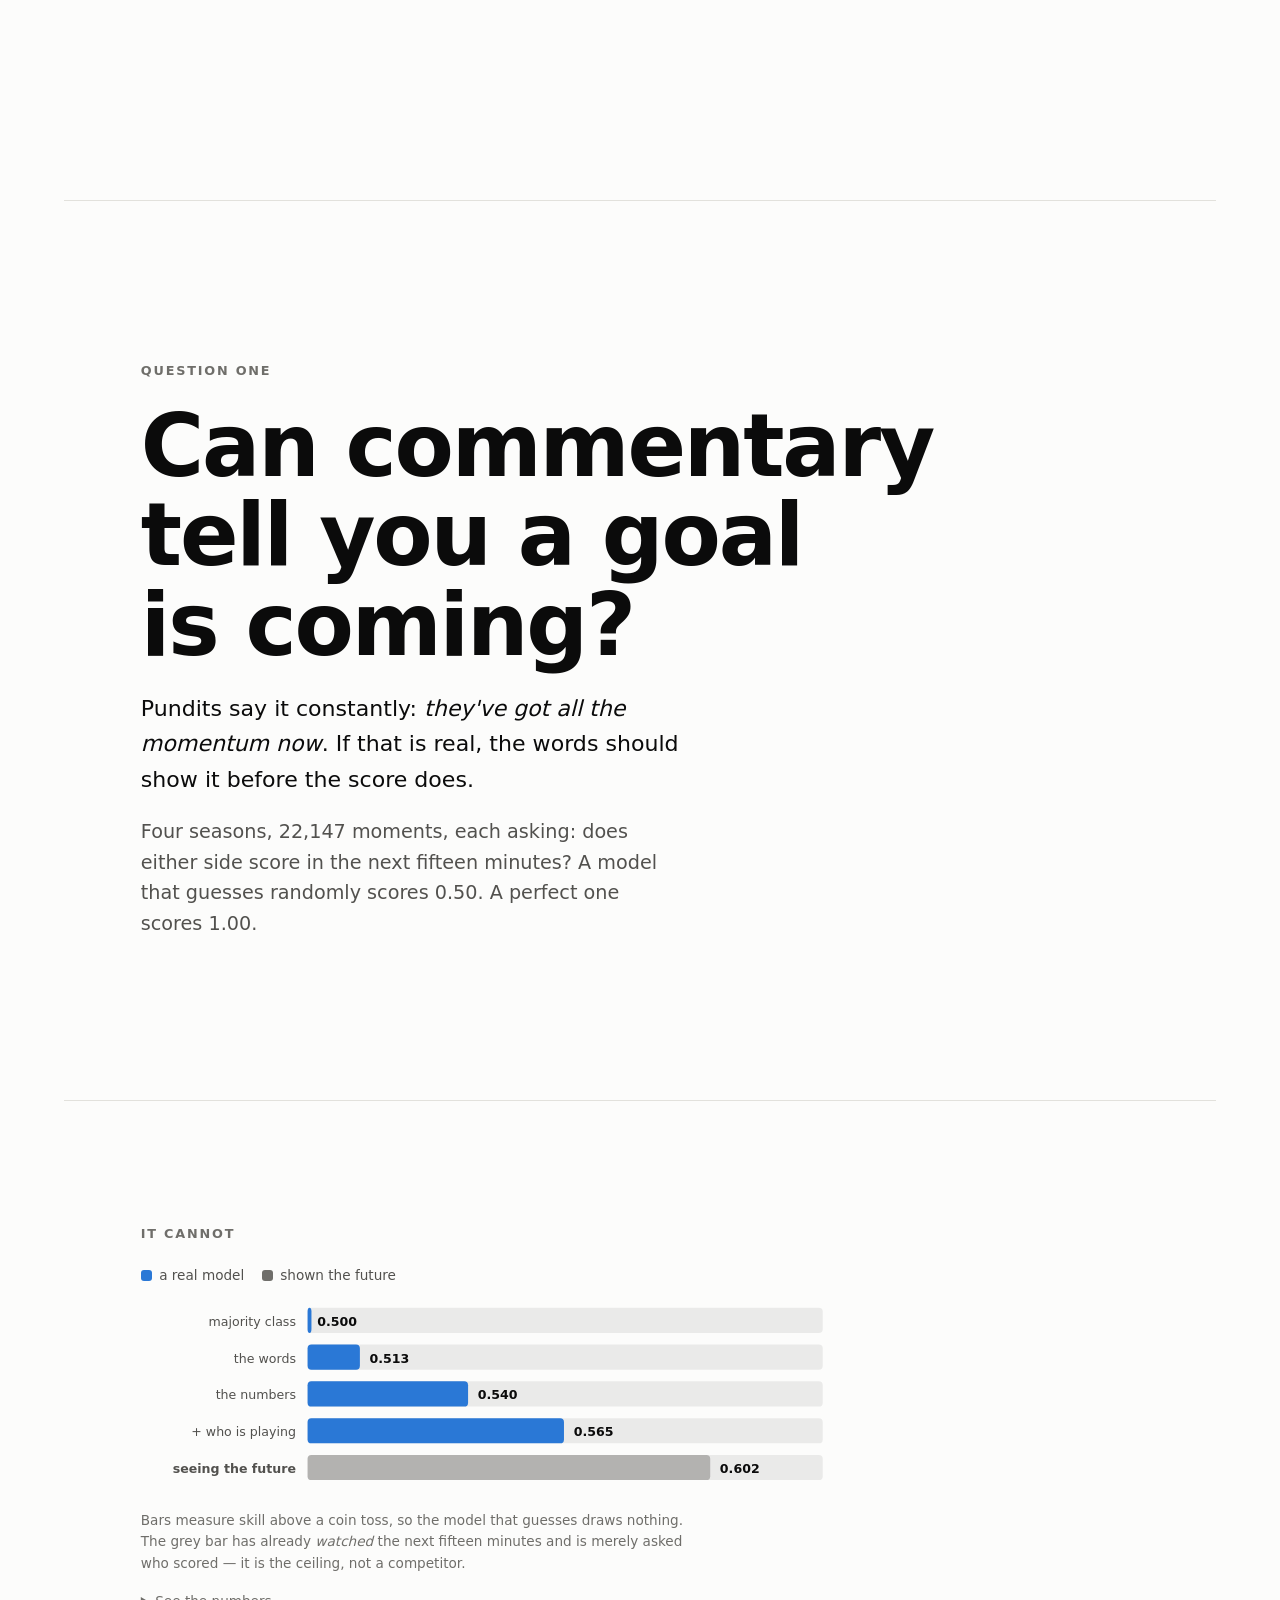
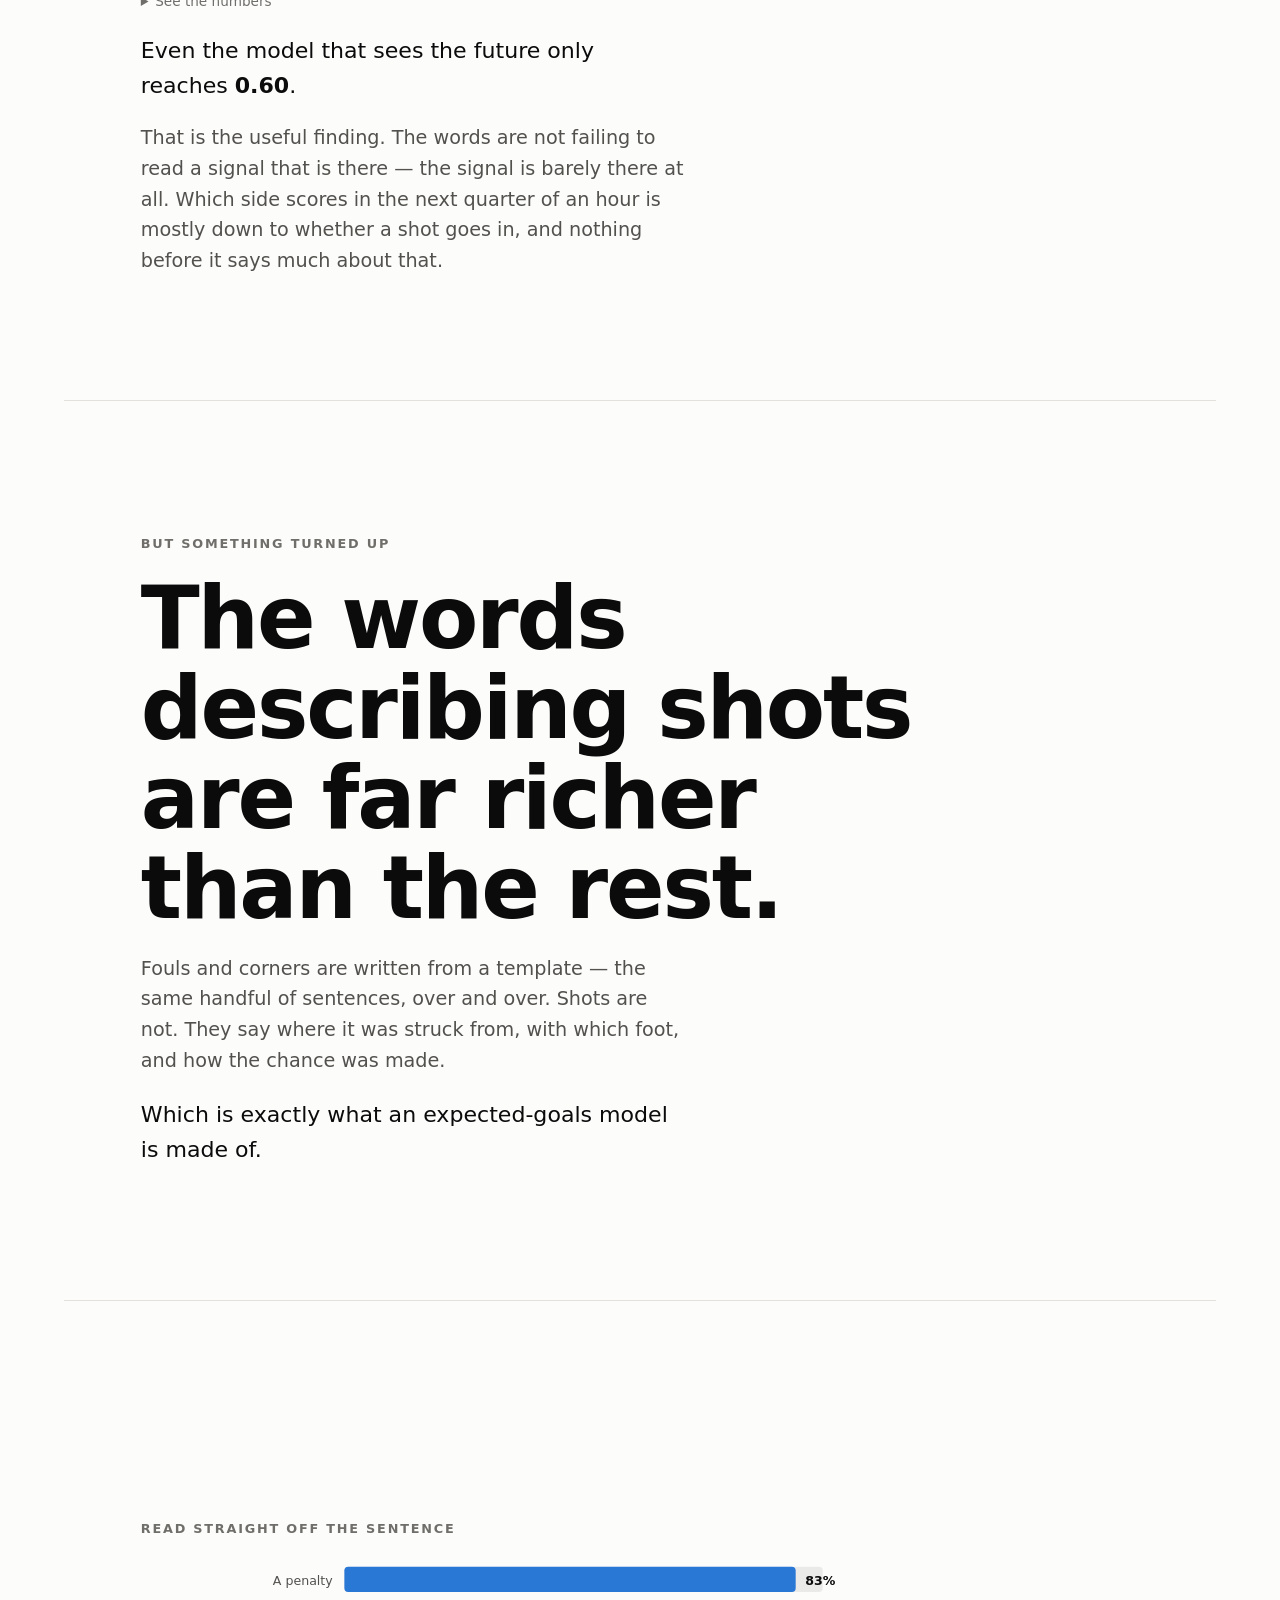
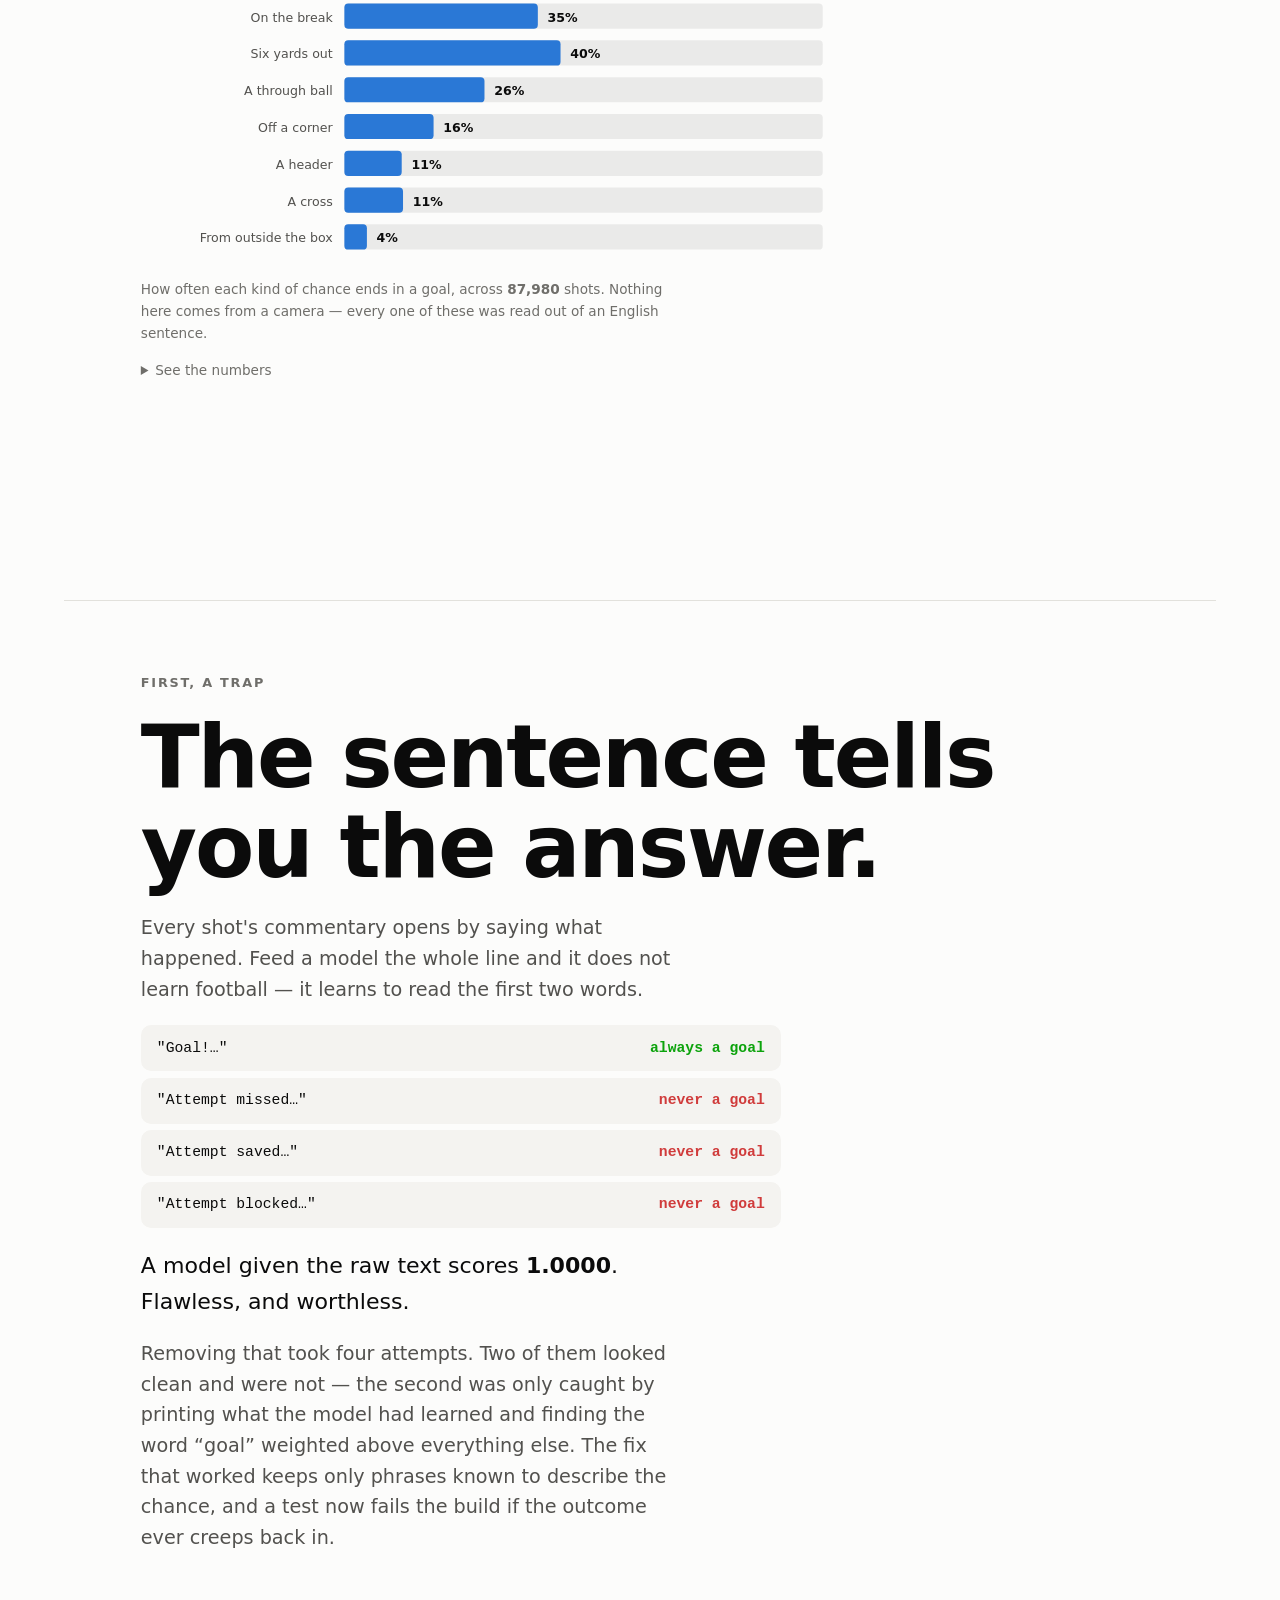
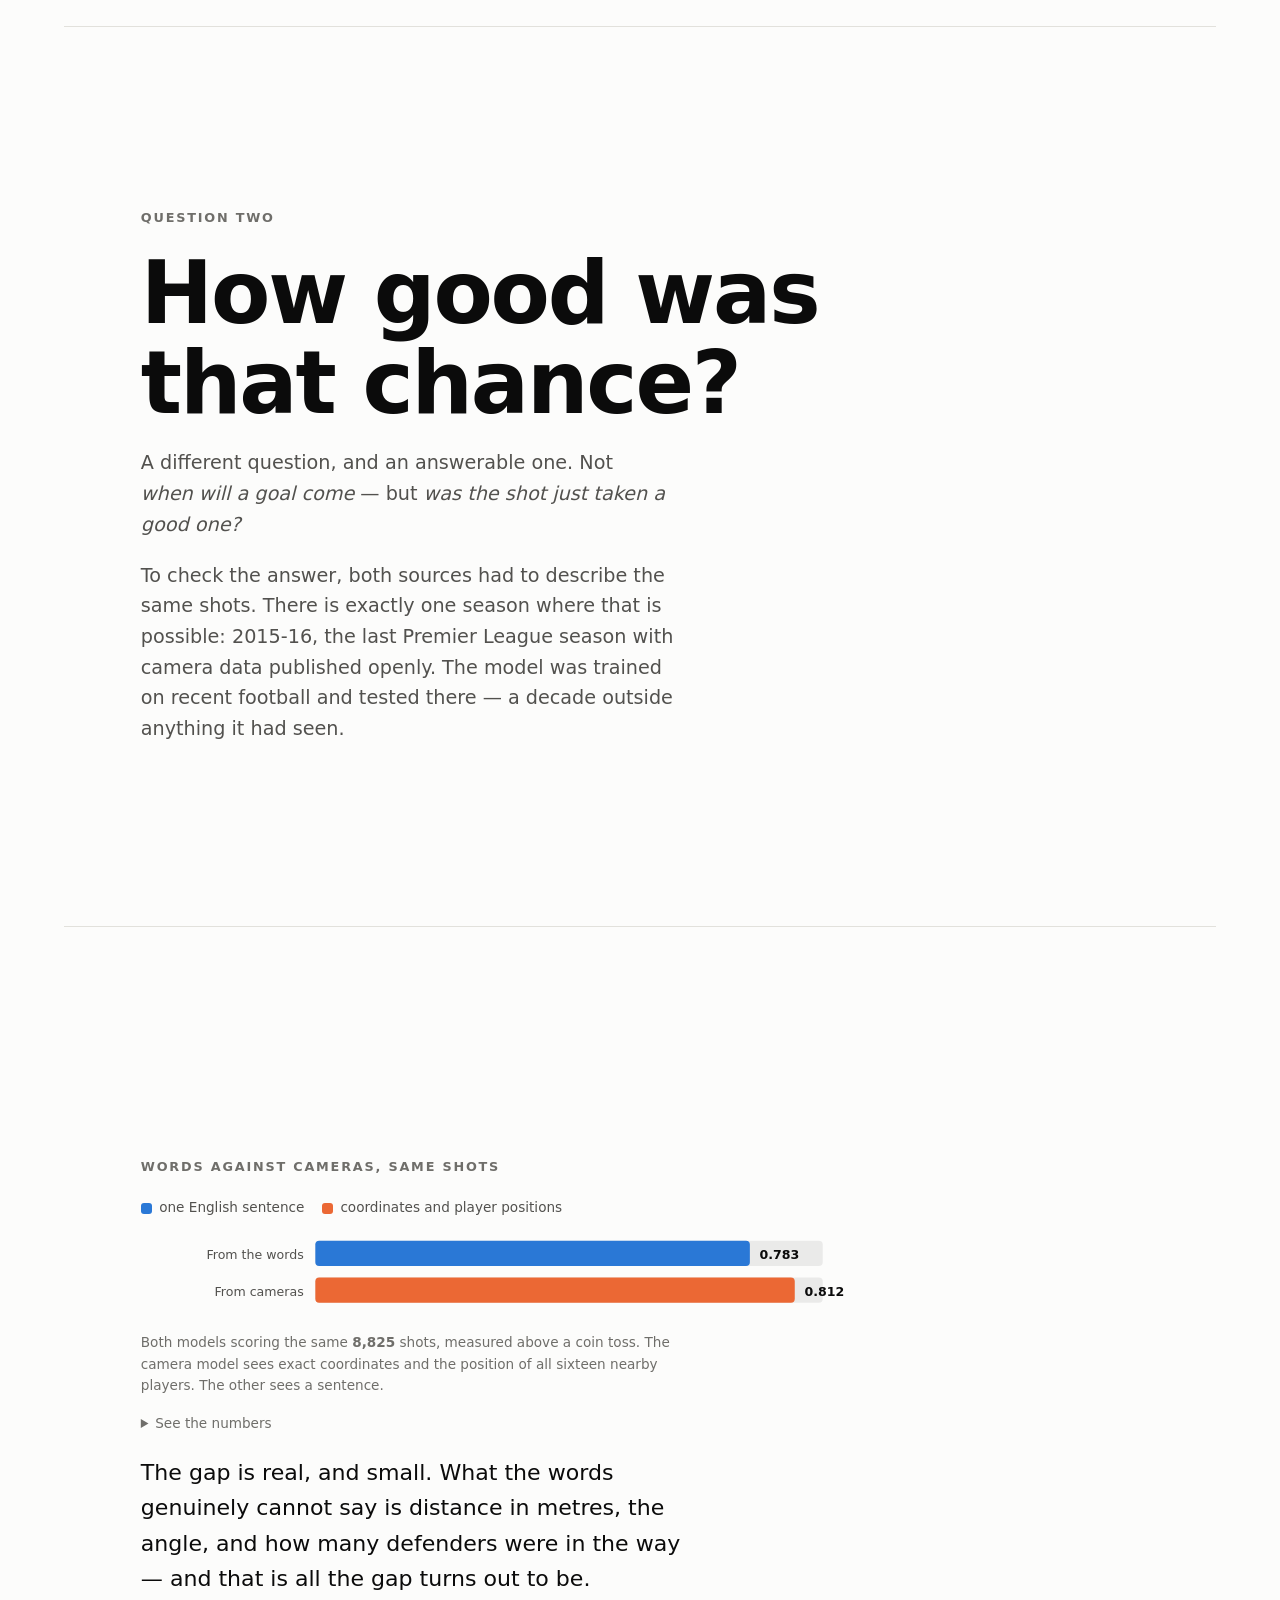
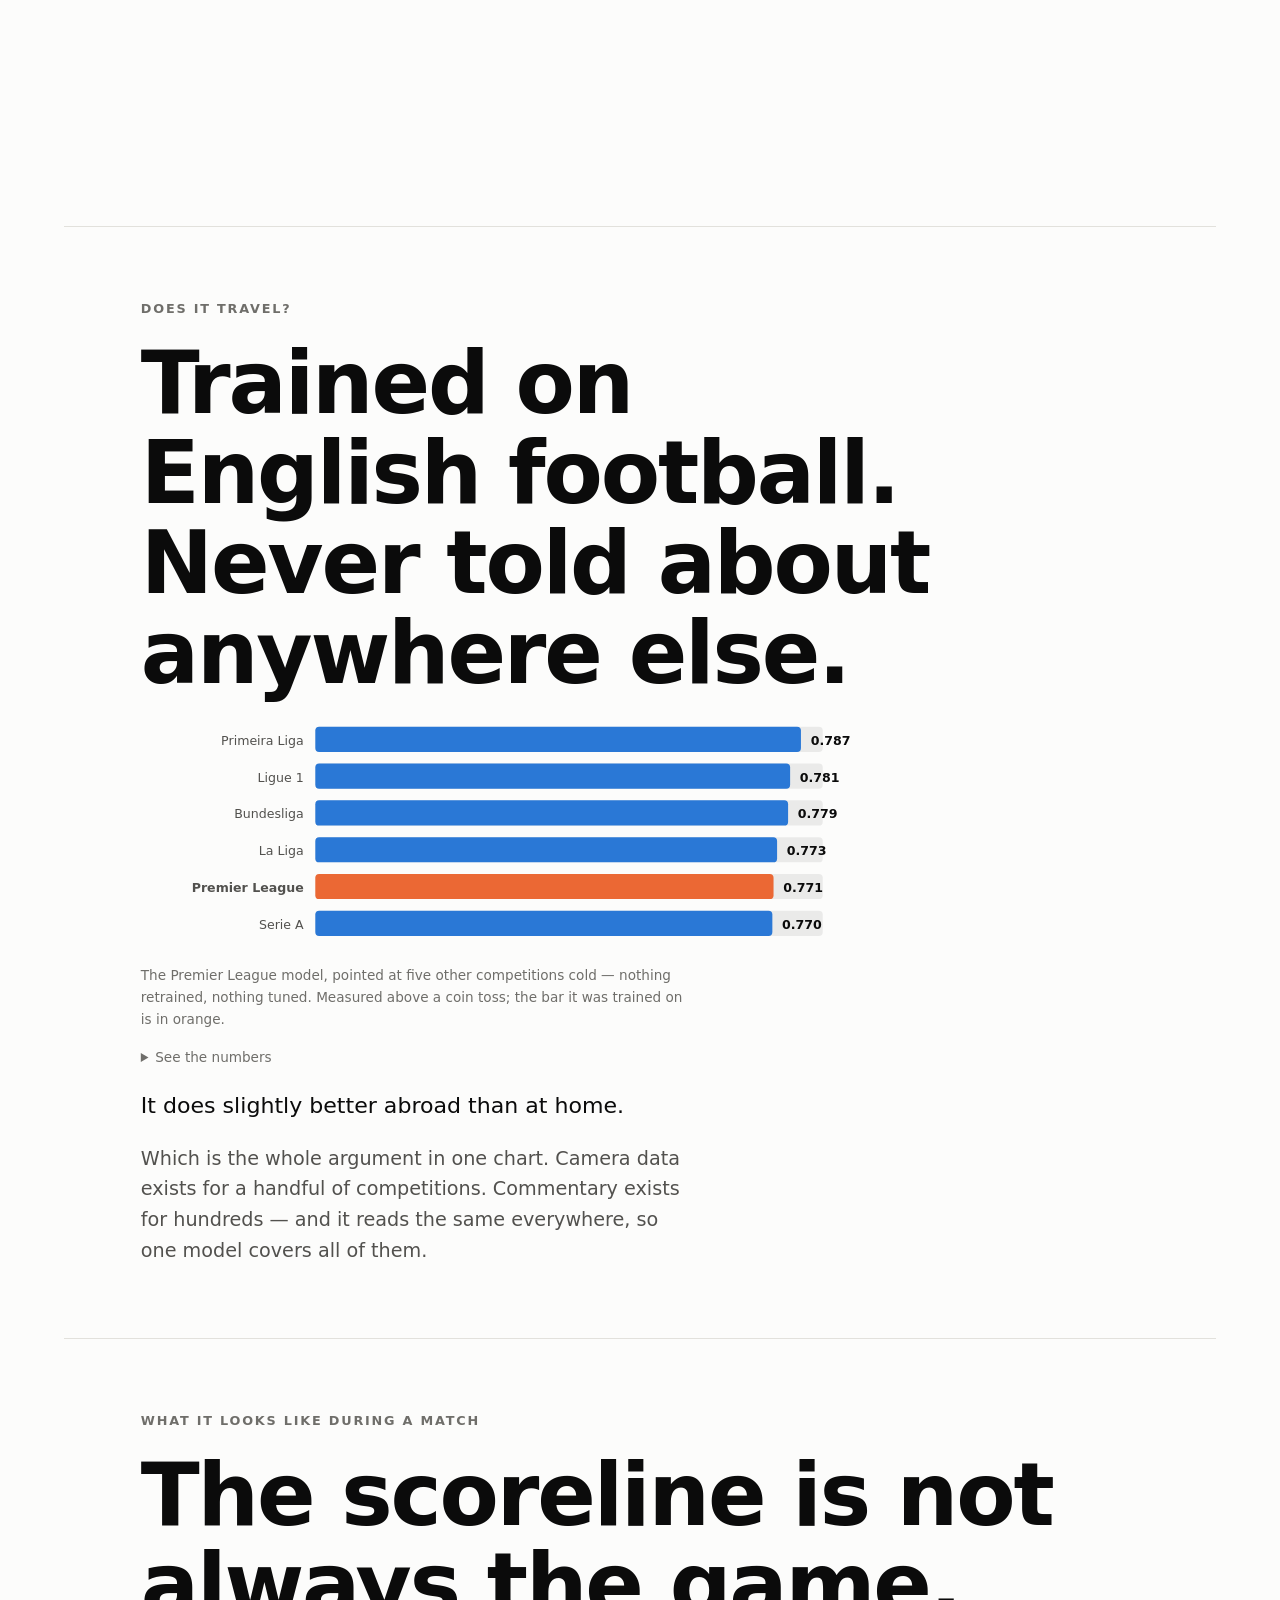
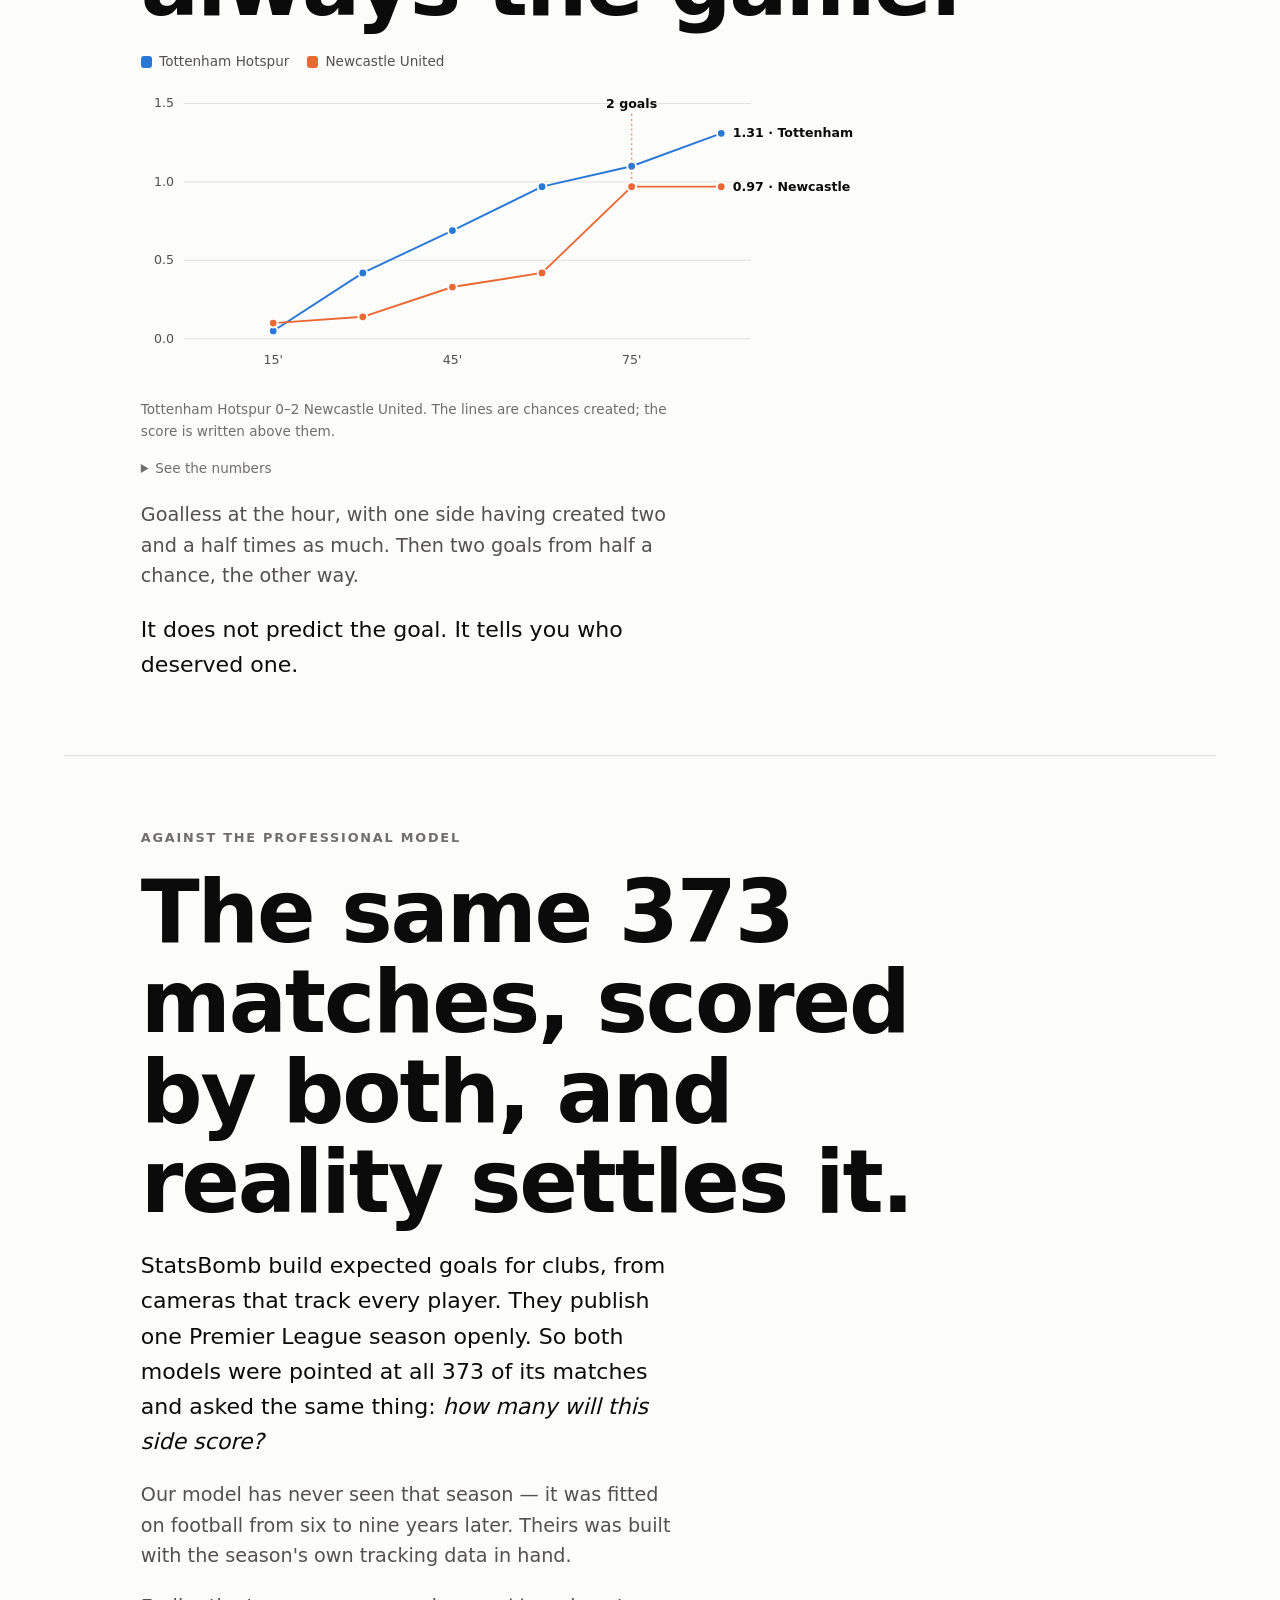
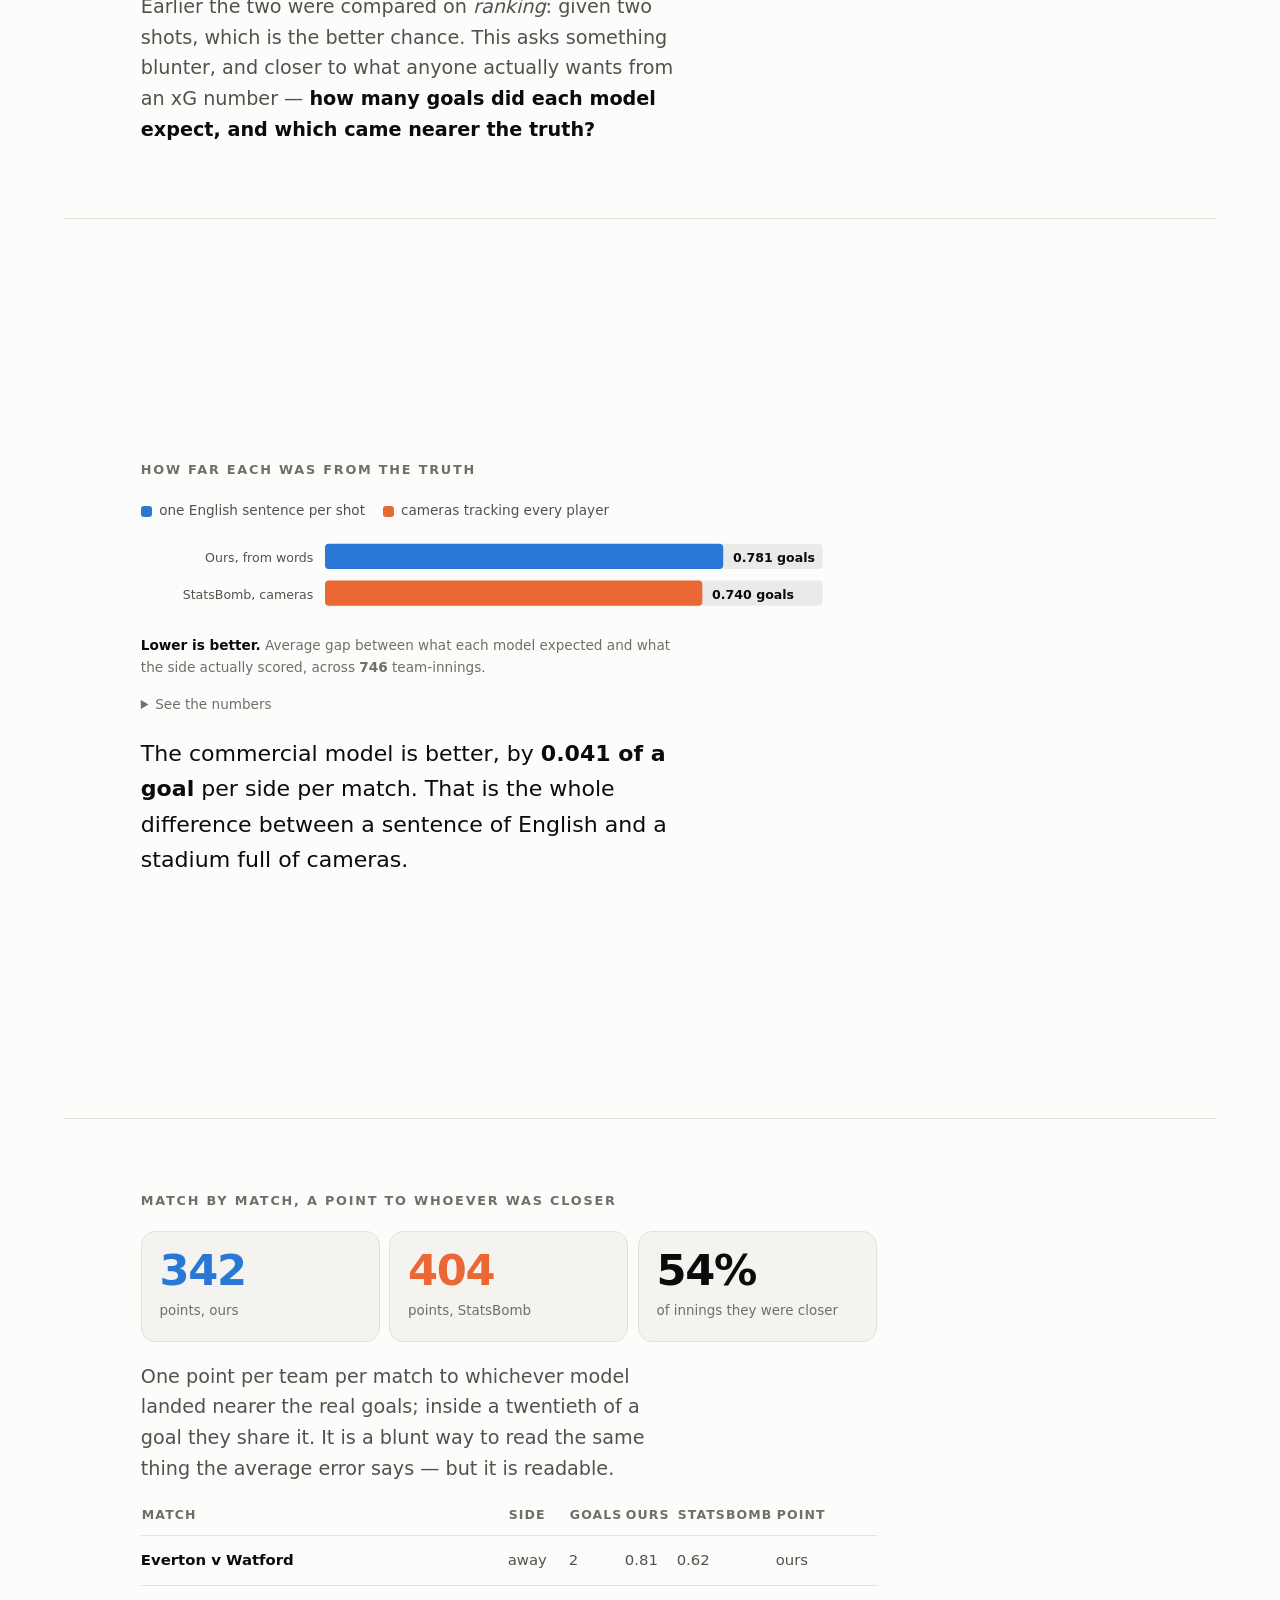
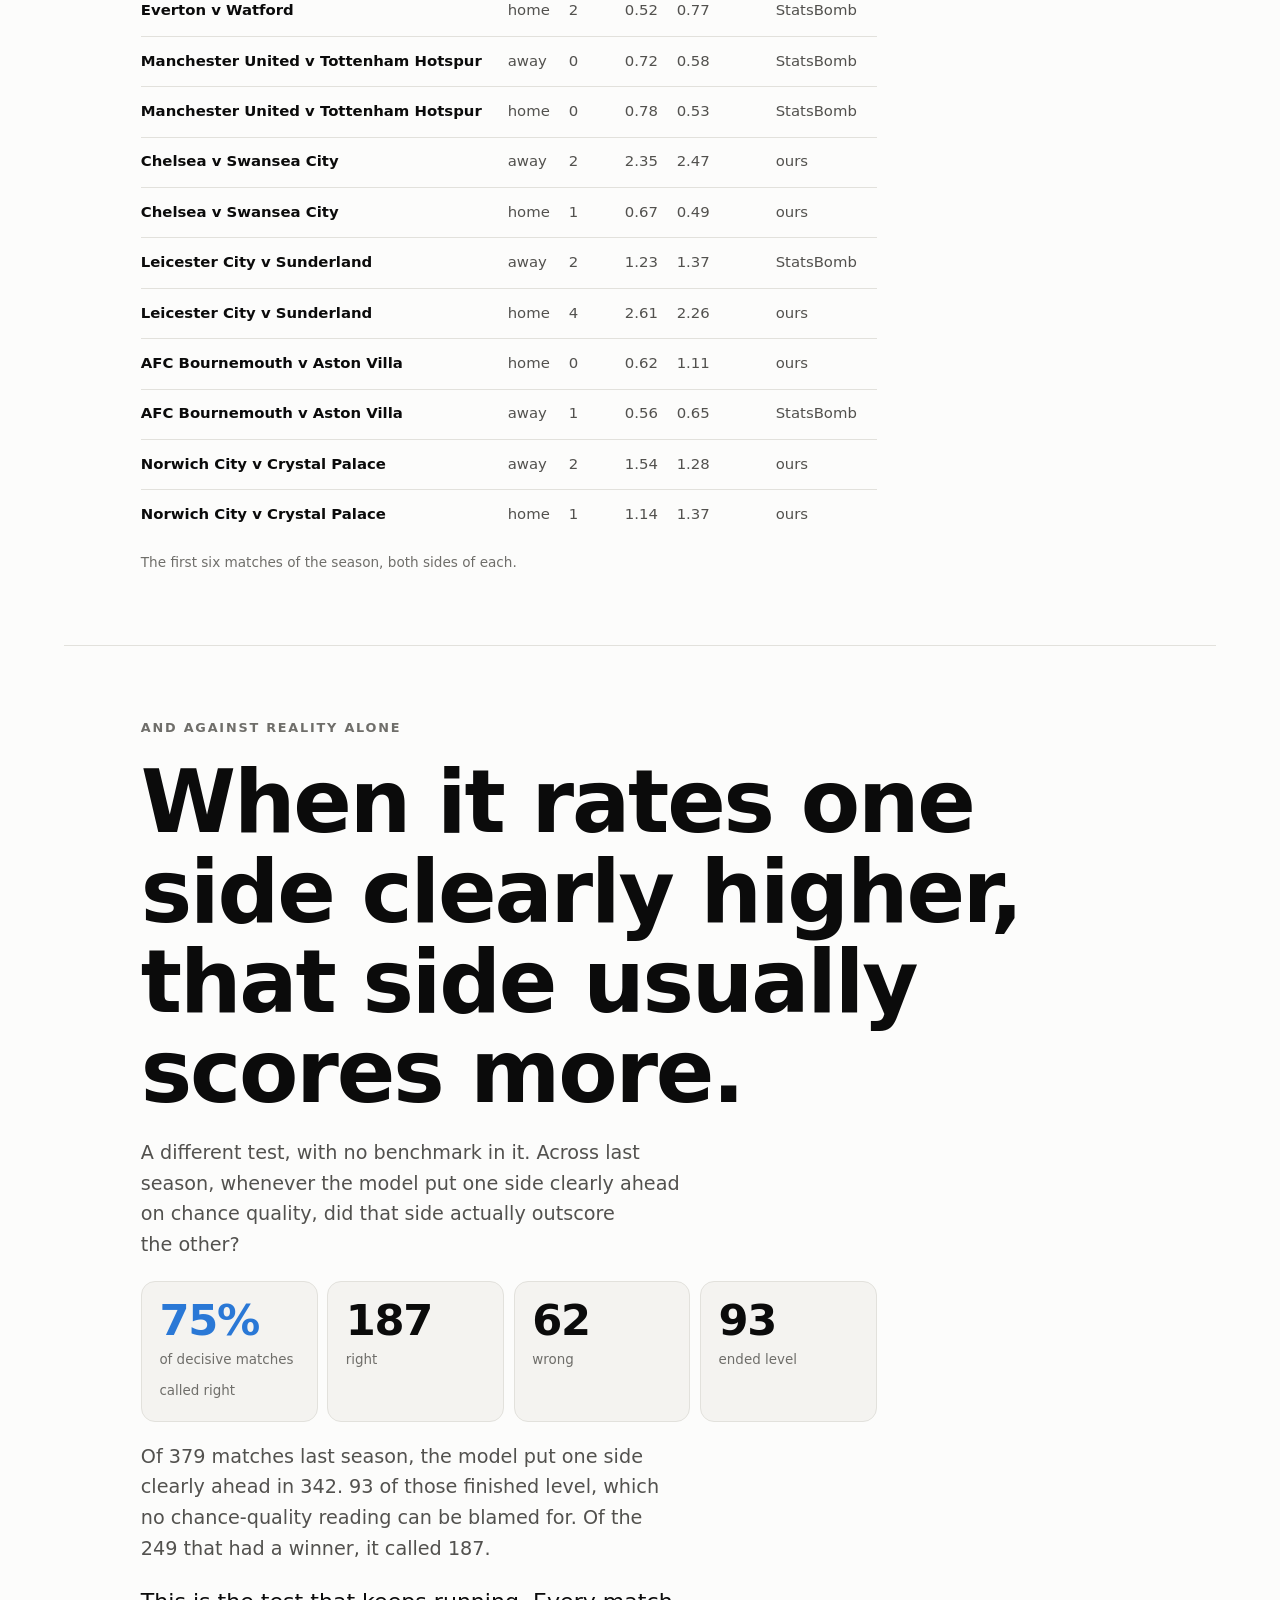
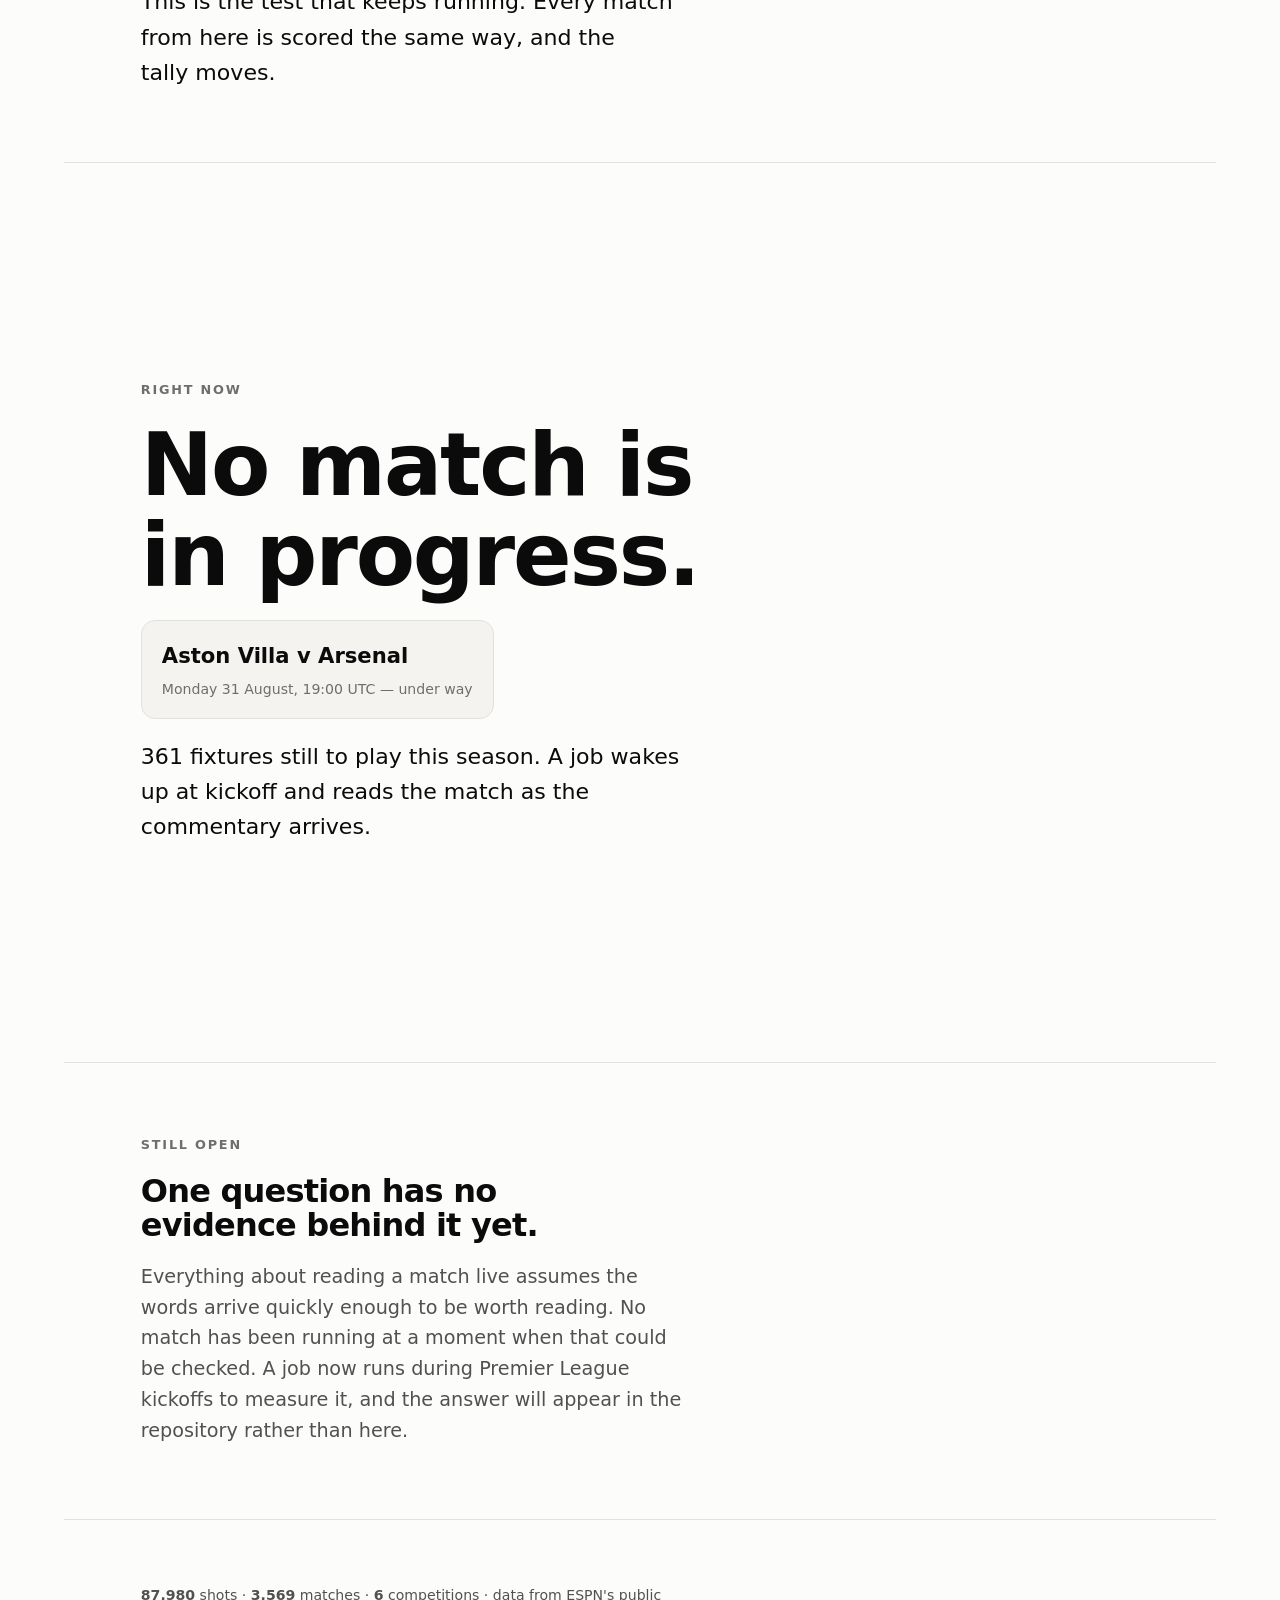
==== commit 2e2914e3: "Put the professional model on the page, and take the tool list off it The declined-tools table was t" ====
--- a/docs/index.html
+++ b/docs/index.html
@@ -8,7 +8,7 @@
 <meta name="color-scheme" content="light dark">
 <meta property="og:title" content="An expected-goals model that reads">
 <meta property="og:description" content="90% of a tracking-data model, from free commentary text. 87,980 shots, six leagues.">
-<link rel="stylesheet" href="style.css?v=b49a686">
+<link rel="stylesheet" href="style.css?v=ea52177">
 </head>
 <body data-palette="#2a78d6,#eb6834">
 
@@ -179,28 +179,58 @@
   </section>
 
   <section>
-    <p class="eyebrow">What was deliberately left out</p>
-    <h1>Six tools were proposed. All six were measured, and declined.</h1>
-    <table class="declined">
-      <thead><tr><th>Tool</th><th>Why it was proposed</th><th>What the measurement said</th></tr></thead>
-      <tbody>
-        <tr><td>Spark</td><td>Too much data for one machine</td>
-            <td>The whole corpus is 4 MB. It loads in 0.04 seconds.</td></tr>
-        <tr><td>An LLM</td><td>A better reader would close the gap</td>
-            <td>Every model given the whole sentence did worse than seventeen fields pulled out of it.</td></tr>
-        <tr><td>vLLM</td><td>Serve explanations at scale</td>
-            <td>Needs a kind of graphics card this machine does not have.</td></tr>
-        <tr><td>C++</td><td>Python is too slow live</td>
-            <td>2.4 ms per match, against a 15-second budget — and 60× cheaper than waiting for the network.</td></tr>
-        <tr><td>Kubeflow</td><td>Weekly retraining</td>
-            <td>A model ten years stale loses 0.009. There is nothing to retrain.</td></tr>
-        <tr><td>LangGraph</td><td>Orchestrate the steps</td>
-            <td>Four steps, one branch. That is an <code>if</code>.</td></tr>
-      </tbody>
-    </table>
-    <p>Each has a script in the repository that reruns the measurement in
-      seconds. Adding a tool that earns nothing is not a neutral act — it is a
-      claim you cannot defend.</p>
+    <p class="eyebrow">Against the professional model</p>
+    <h1>The same 373 matches, scored by both, and reality settles it.</h1>
+    <p class="lead">StatsBomb build expected goals for clubs, from cameras that
+      track every player. They publish one Premier League season openly. So
+      both models were pointed at all 373 of its matches and asked the same
+      thing: <em>how many will this side score?</em></p>
+    <p>Our model has never seen that season — it was fitted on football from
+      six to nine years later. Theirs was built with the season's own tracking
+      data in hand.</p>
+    <p>Earlier the two were compared on <em>ranking</em>: given two shots, which
+      is the better chance. This asks something blunter, and closer to what
+      anyone actually wants from an xG number — <strong>how many goals did each
+      model expect, and which came nearer the truth?</strong></p>
+  </section>
+
+  <section>
+    <p class="eyebrow">How far each was from the truth</p>
+    <figure>
+      <div class="legend" id="legend-h2h"></div>
+      <svg class="chart" id="chart-h2h" role="img"
+           aria-label="Average error in goals per team per match, ours against StatsBomb's"></svg>
+      <figcaption><strong>Lower is better.</strong> Average gap between what
+        each model expected and what the side actually scored, across
+        <b data-fill="head_to_head.innings">746</b> team-innings.</figcaption>
+      <details class="table"><summary>See the numbers</summary>
+        <div id="table-h2h"></div></details>
+    </figure>
+    <p class="lead" id="h2h-verdict"></p>
+  </section>
+
+  <section>
+    <p class="eyebrow">Match by match, a point to whoever was closer</p>
+    <div class="scoreline" id="h2h-score"></div>
+    <p>One point per team per match to whichever model landed nearer the real
+      goals; inside a twentieth of a goal they share it. It is a blunt way to
+      read the same thing the average error says — but it is readable.</p>
+    <figure>
+      <table class="declined" id="table-h2h-matches"></table>
+      <figcaption>The first six matches of the season, both sides of each.</figcaption>
+    </figure>
+  </section>
+
+  <section>
+    <p class="eyebrow">And against reality alone</p>
+    <h1>When it rates one side clearly higher, that side usually scores more.</h1>
+    <p>A different test, with no benchmark in it. Across last season, whenever
+      the model put one side clearly ahead on chance quality, did that side
+      actually outscore the other?</p>
+    <div class="scoreline" id="scorecard"></div>
+    <p id="scorecard-note"></p>
+    <p class="lead">This is the test that keeps running. Every match from here
+      is scored the same way, and the tally moves.</p>
   </section>
 
   <section id="now">
@@ -233,6 +263,6 @@
      from the results.</p>
 </footer>
 
-<script type="module" src="app.js?v=b49a686"></script>
+<script type="module" src="app.js?v=ea52177"></script>
 </body>
 </html>
--- a/docs/style.css
+++ b/docs/style.css
@@ -255,3 +255,23 @@
 .now-next { display: grid; gap: .3rem; }
 .now-next b { color: var(--ink-1); font-size: calc(var(--step) * 1.1); }
 .now-next span { color: var(--ink-3); font-size: .88rem; }
+
+/* ---------- the head-to-head scoreline ---------- */
+
+.scoreline {
+  width: 100%; max-width: 46rem;
+  display: grid; grid-template-columns: repeat(auto-fit, minmax(9rem, 1fr));
+  gap: .6rem;
+}
+.scoreline div {
+  padding: 1rem 1.1rem; border: 1px solid var(--rule); border-radius: 14px;
+  background: var(--surface-2);
+}
+.scoreline b {
+  display: block; font-size: clamp(1.9rem, 1.3rem + 2vw, 2.7rem);
+  line-height: 1.05; font-weight: 700; letter-spacing: -.03em;
+  font-variant-numeric: tabular-nums; color: var(--ink-1);
+}
+.scoreline span { font-size: .84rem; color: var(--ink-3); }
+.scoreline div[data-tone="ours"] b { color: var(--series-1); }
+.scoreline div[data-tone="theirs"] b { color: var(--series-2); }
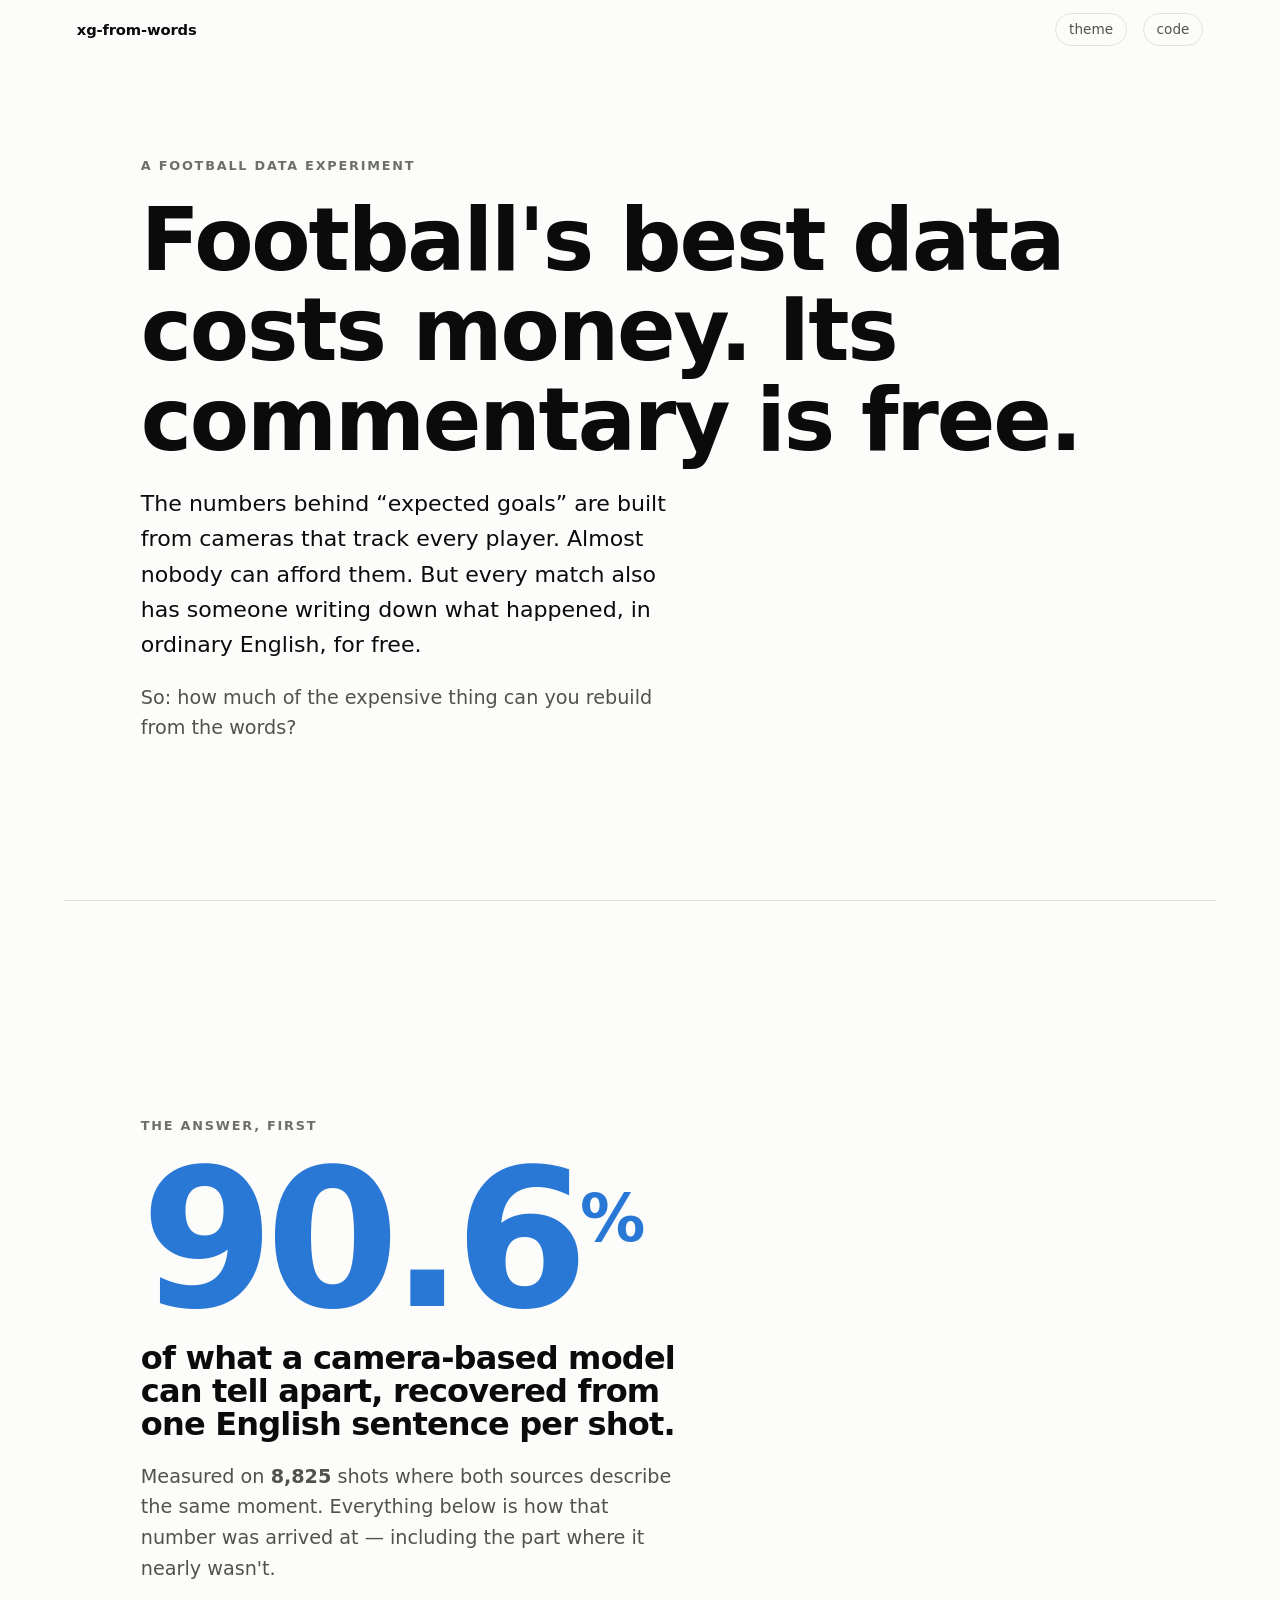
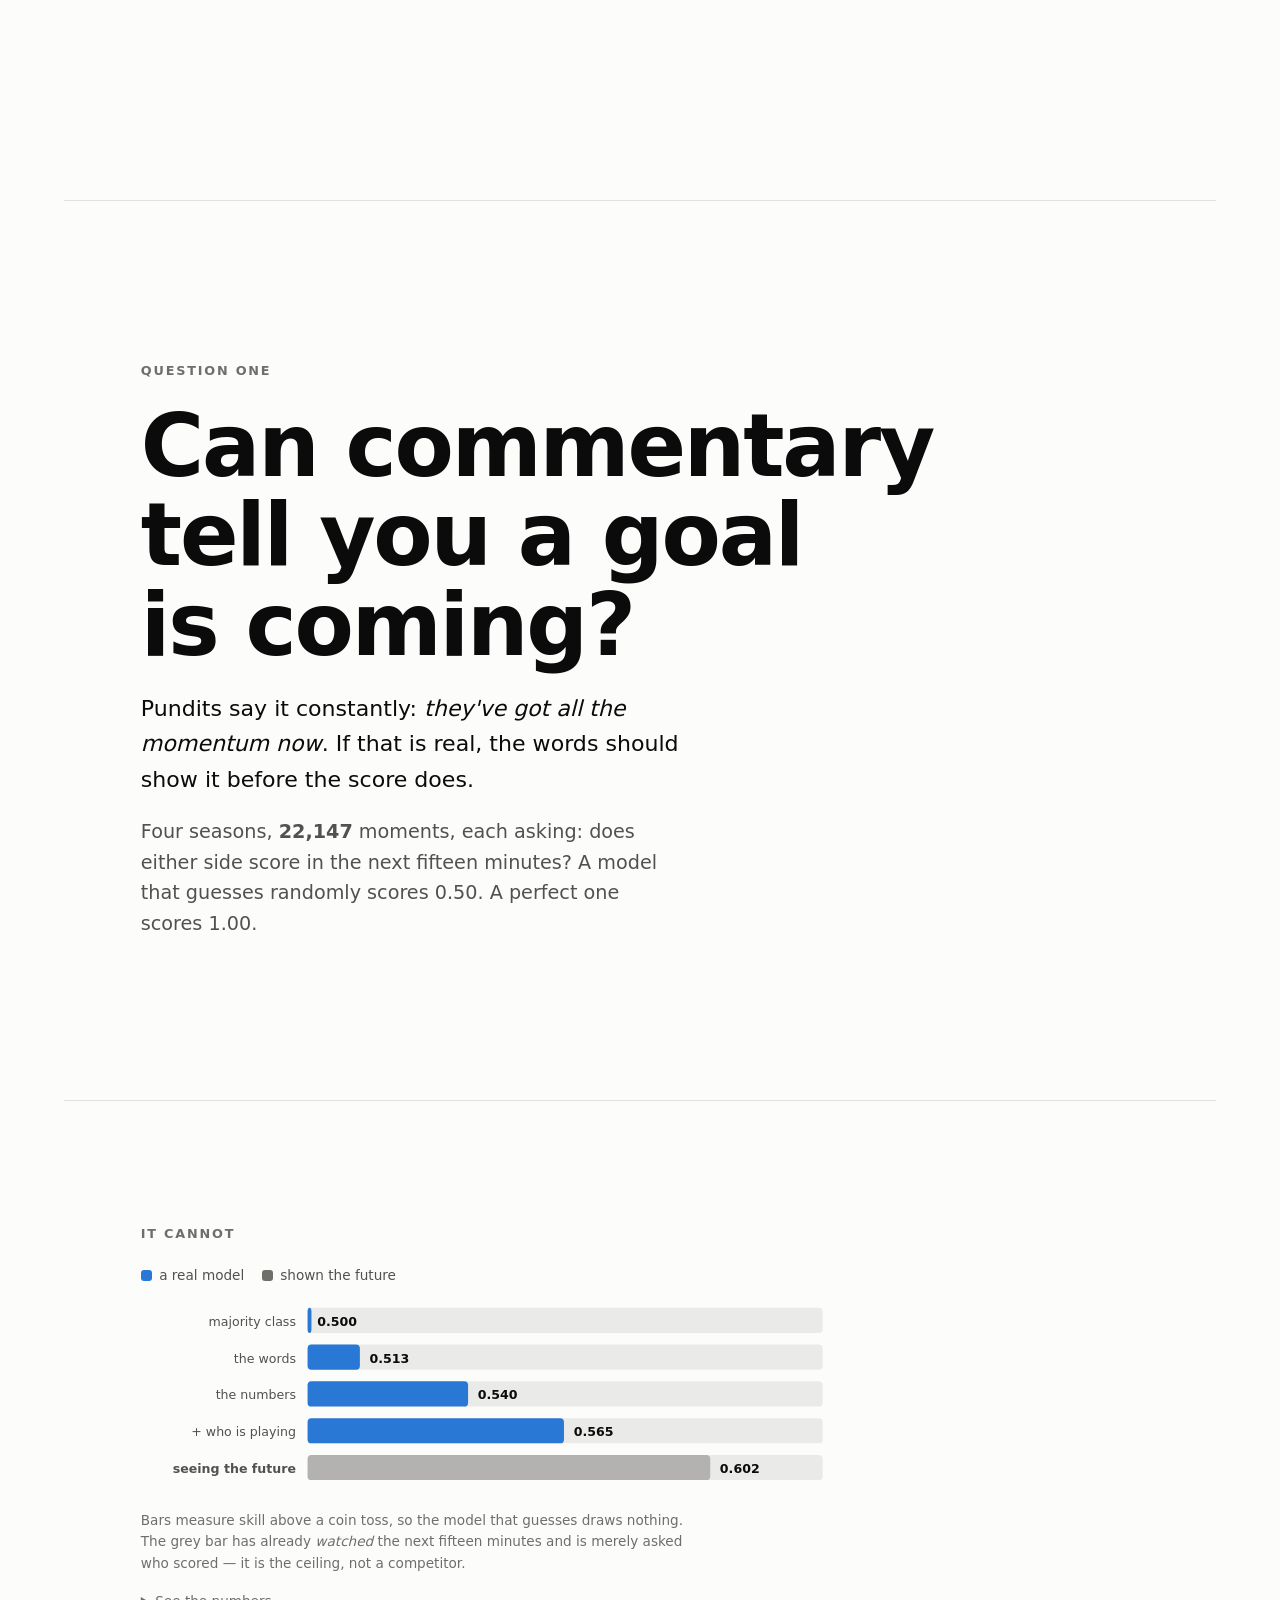
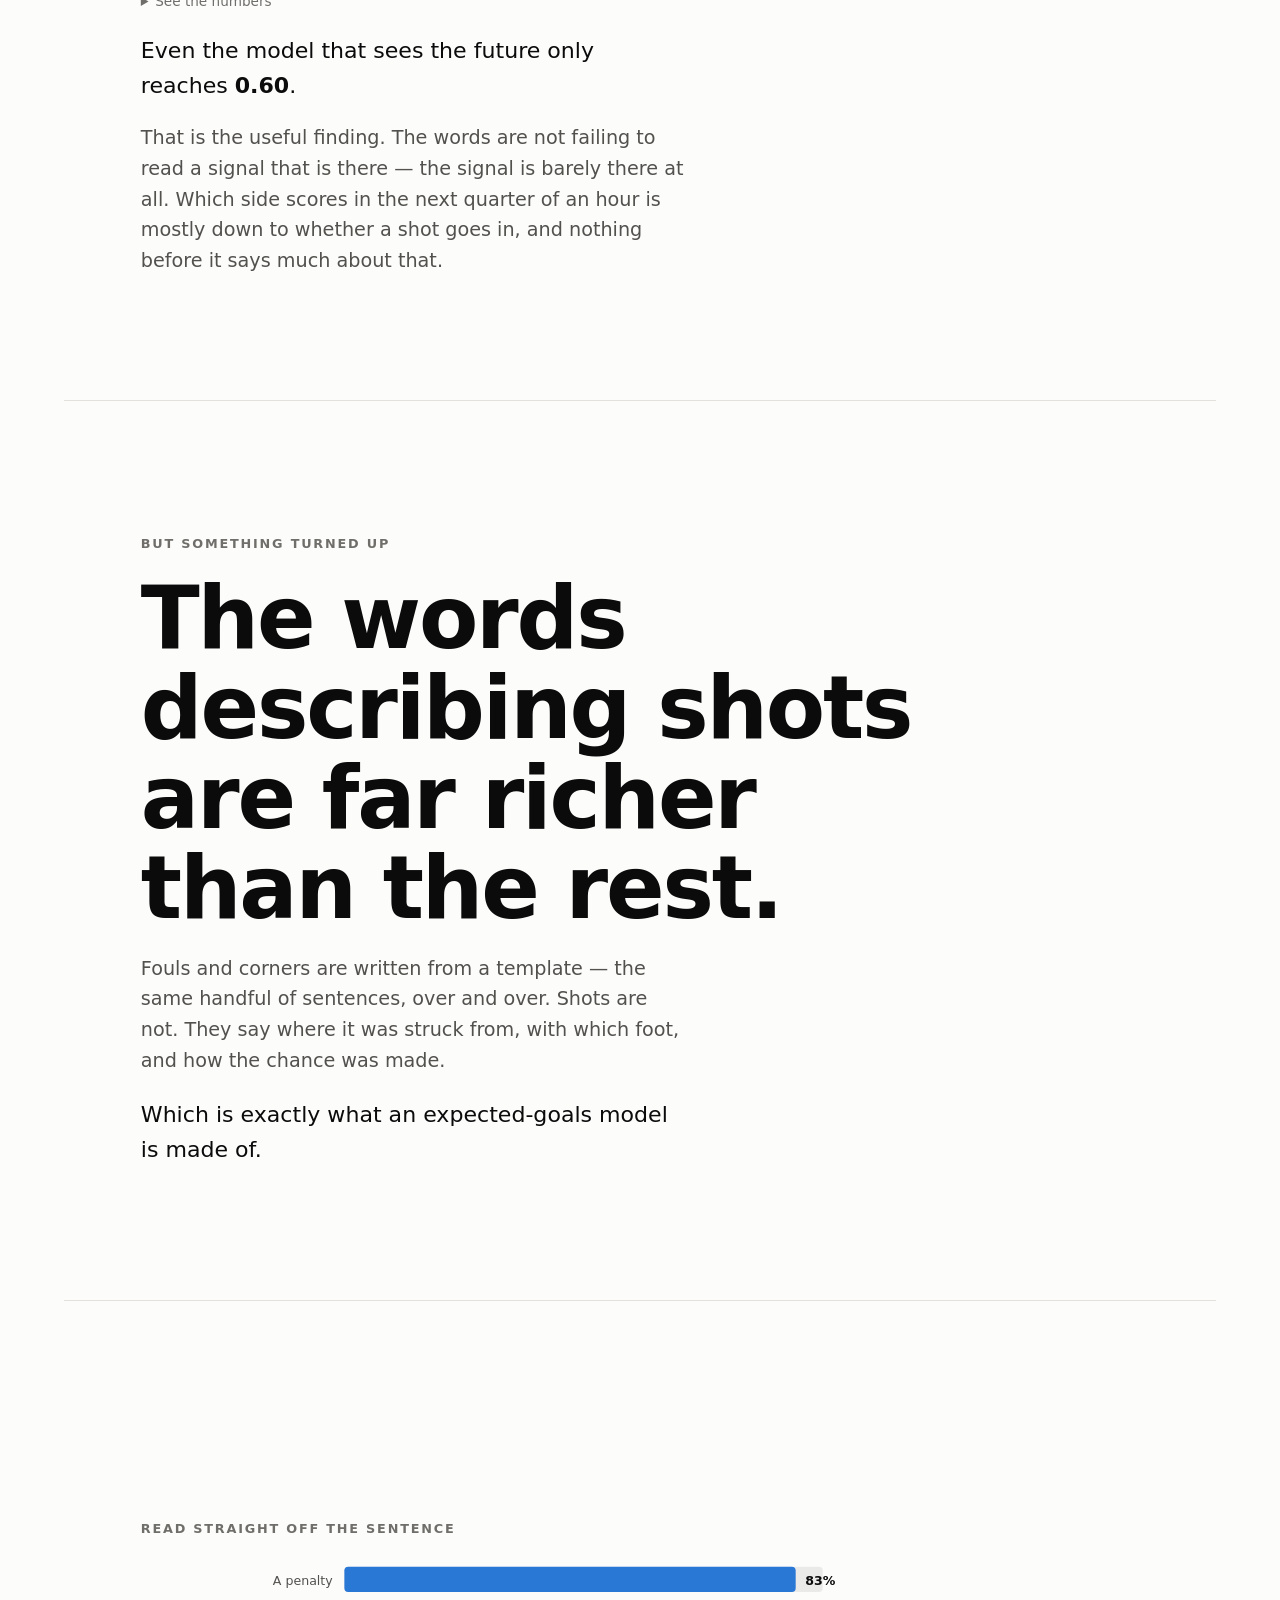
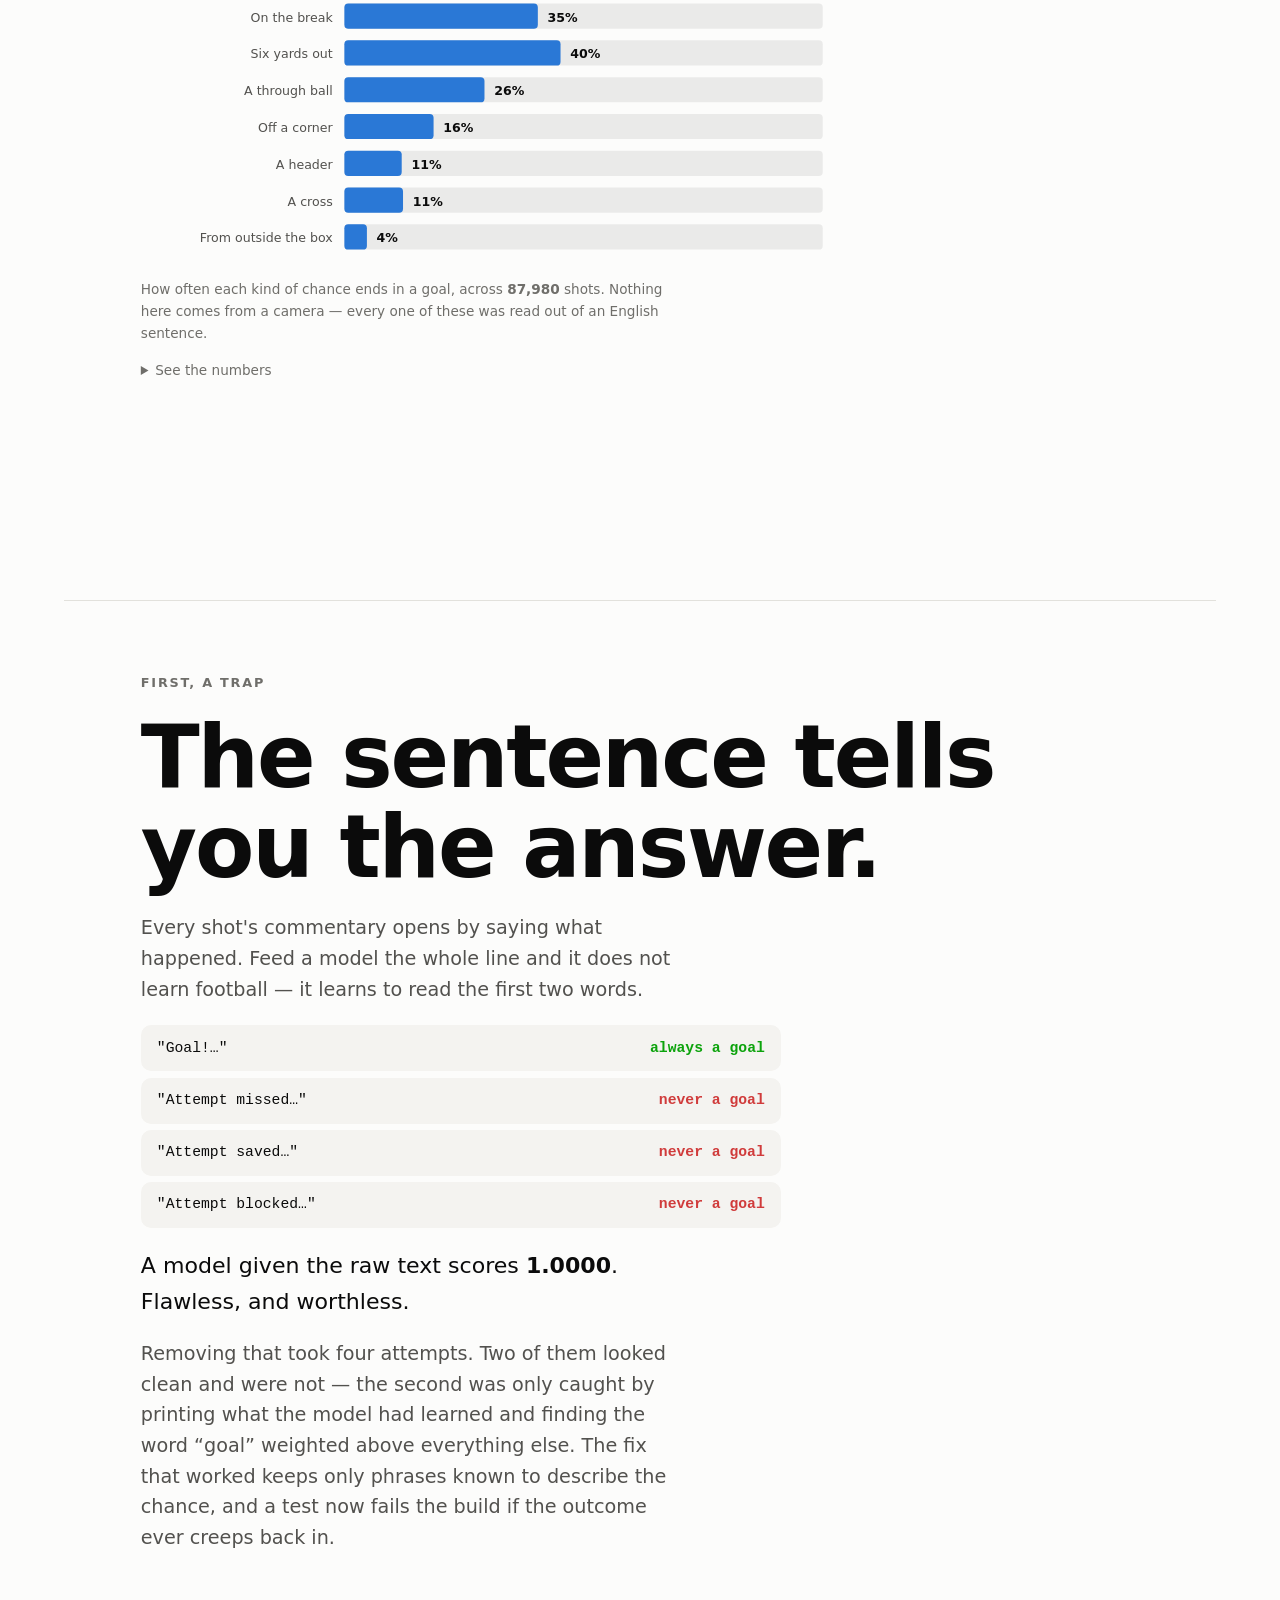
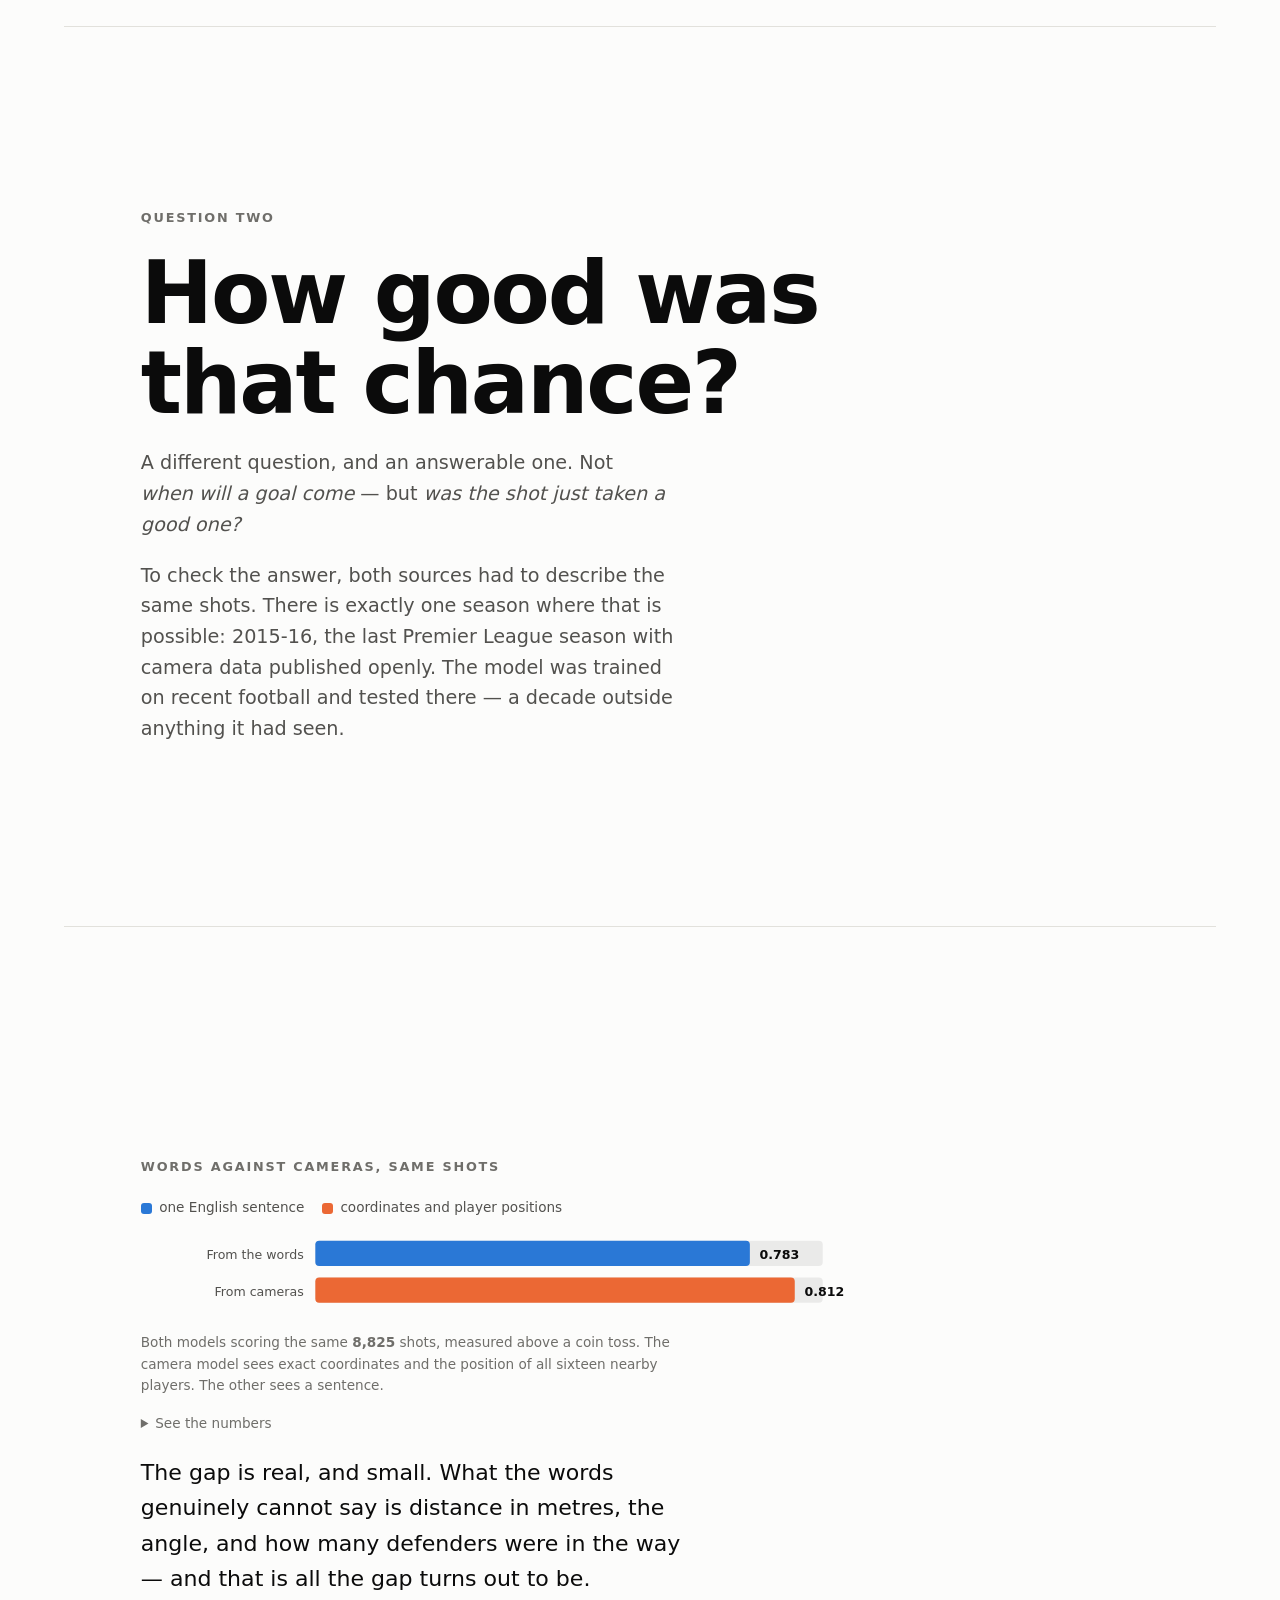
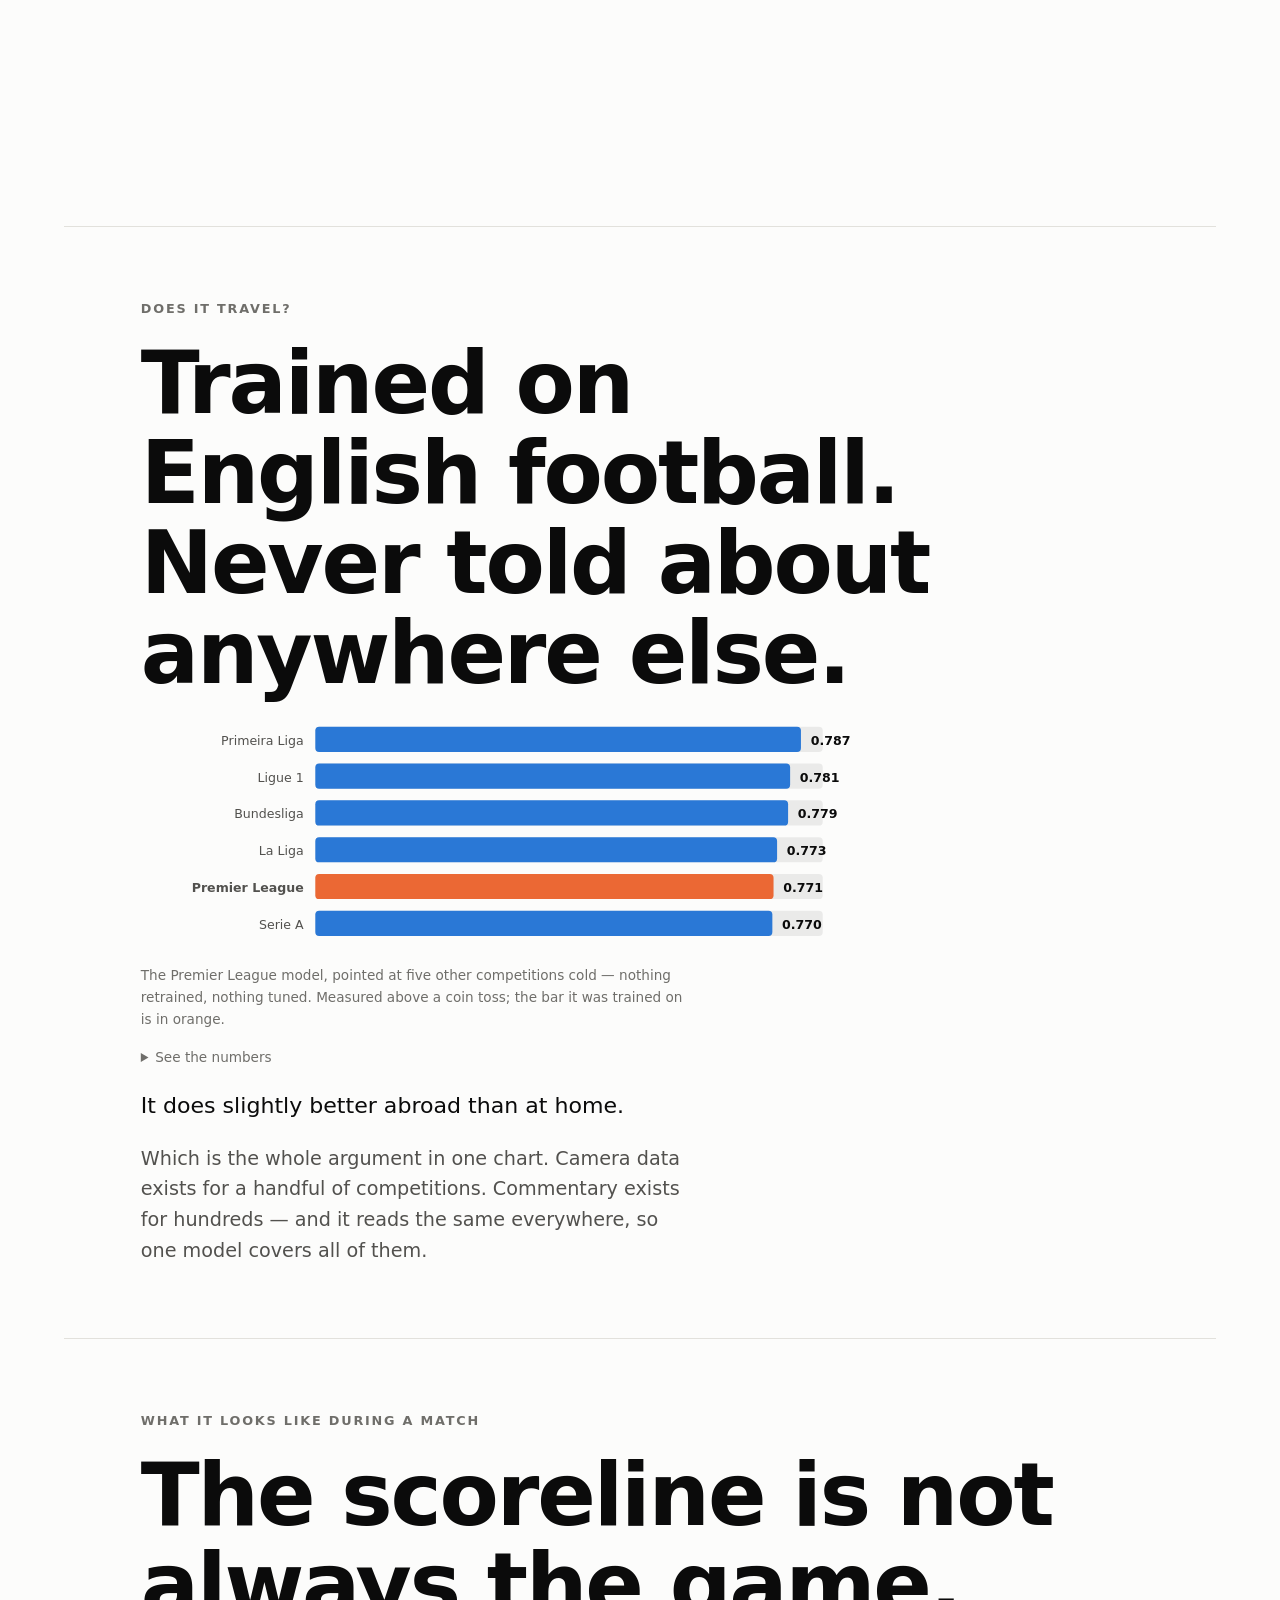
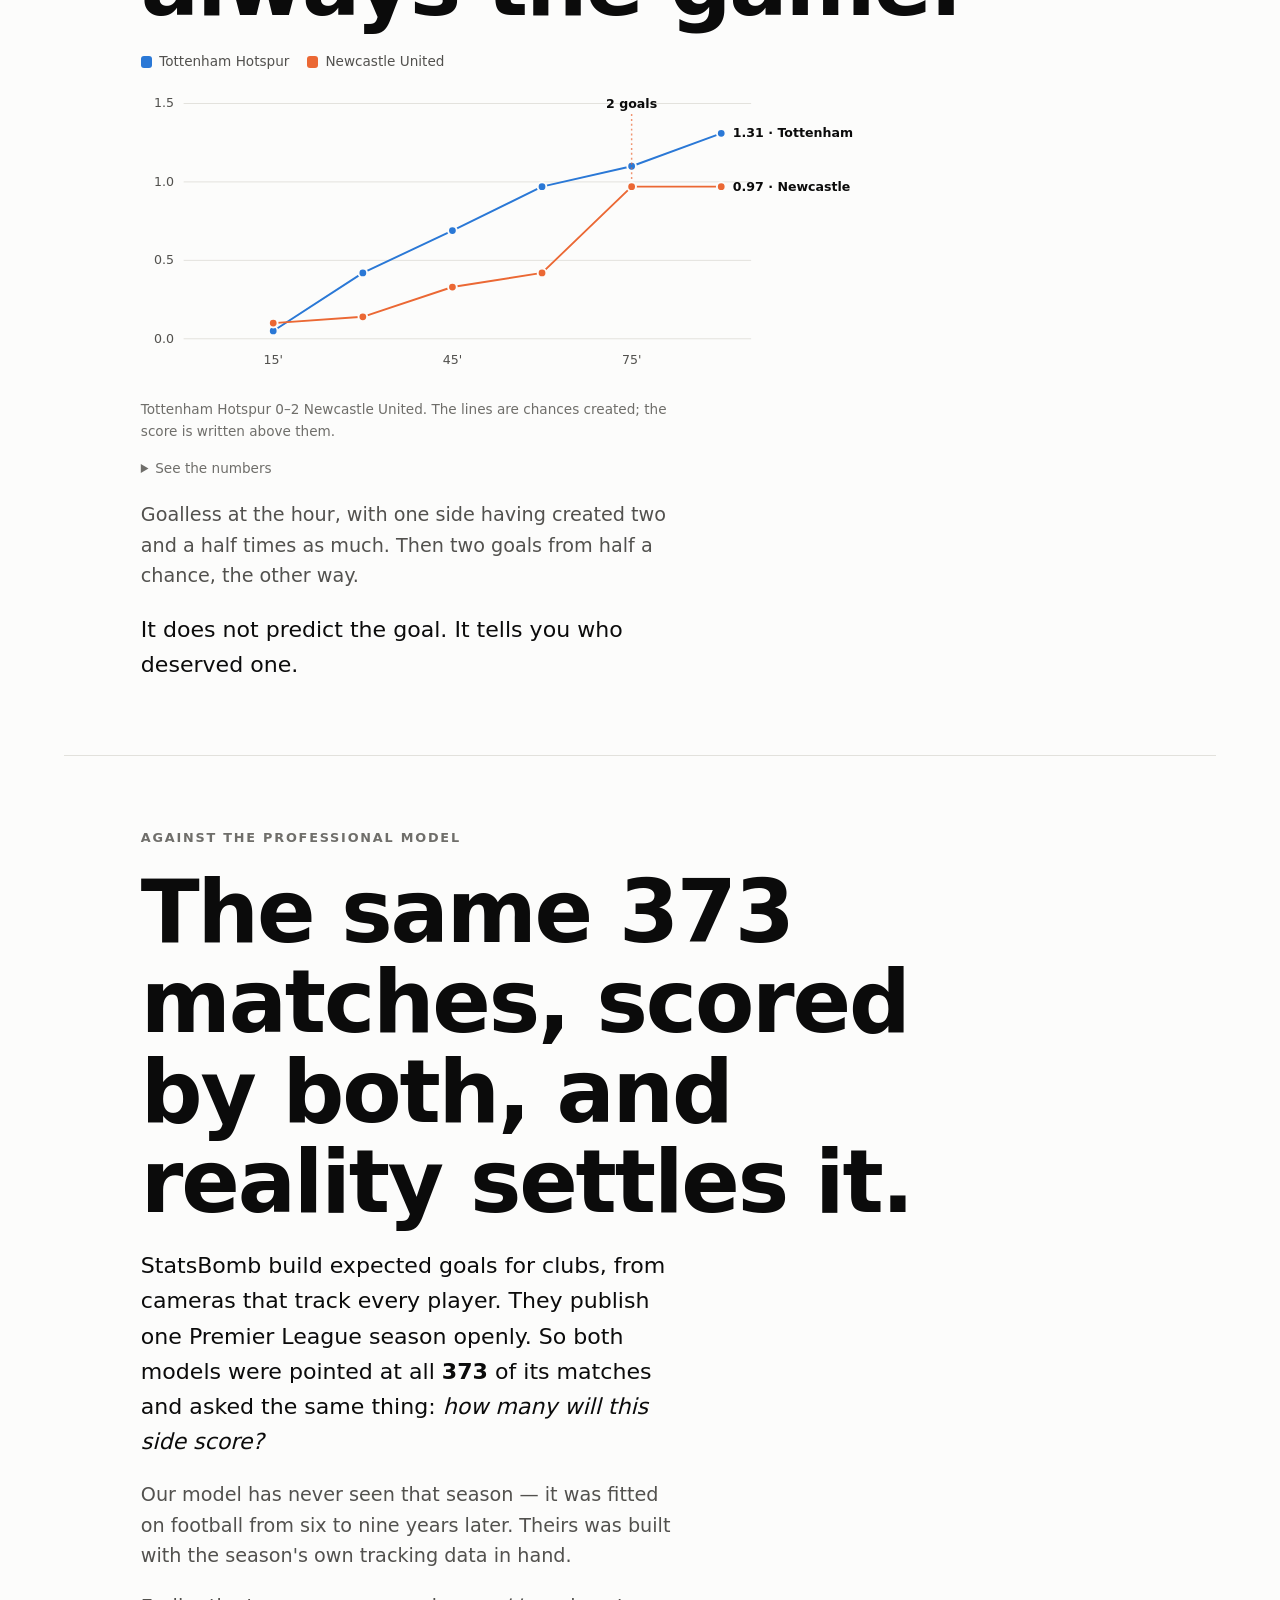
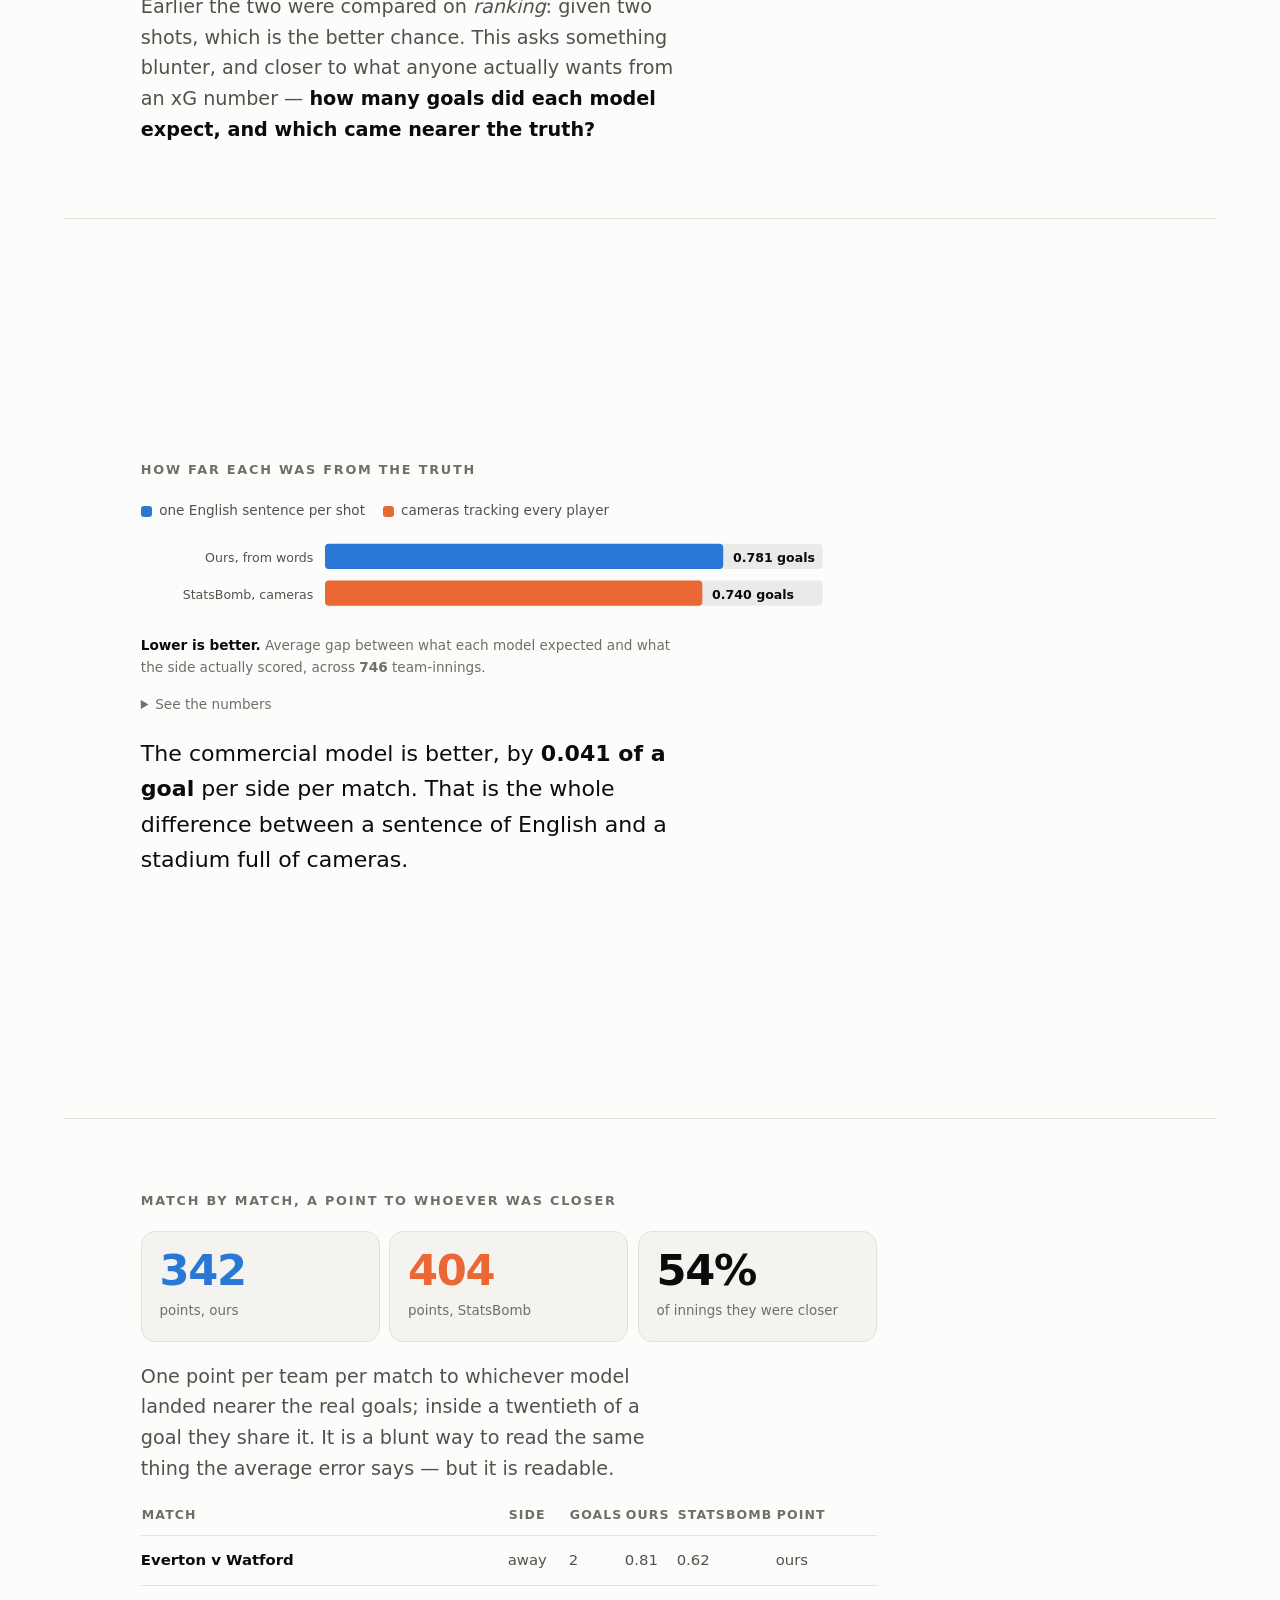
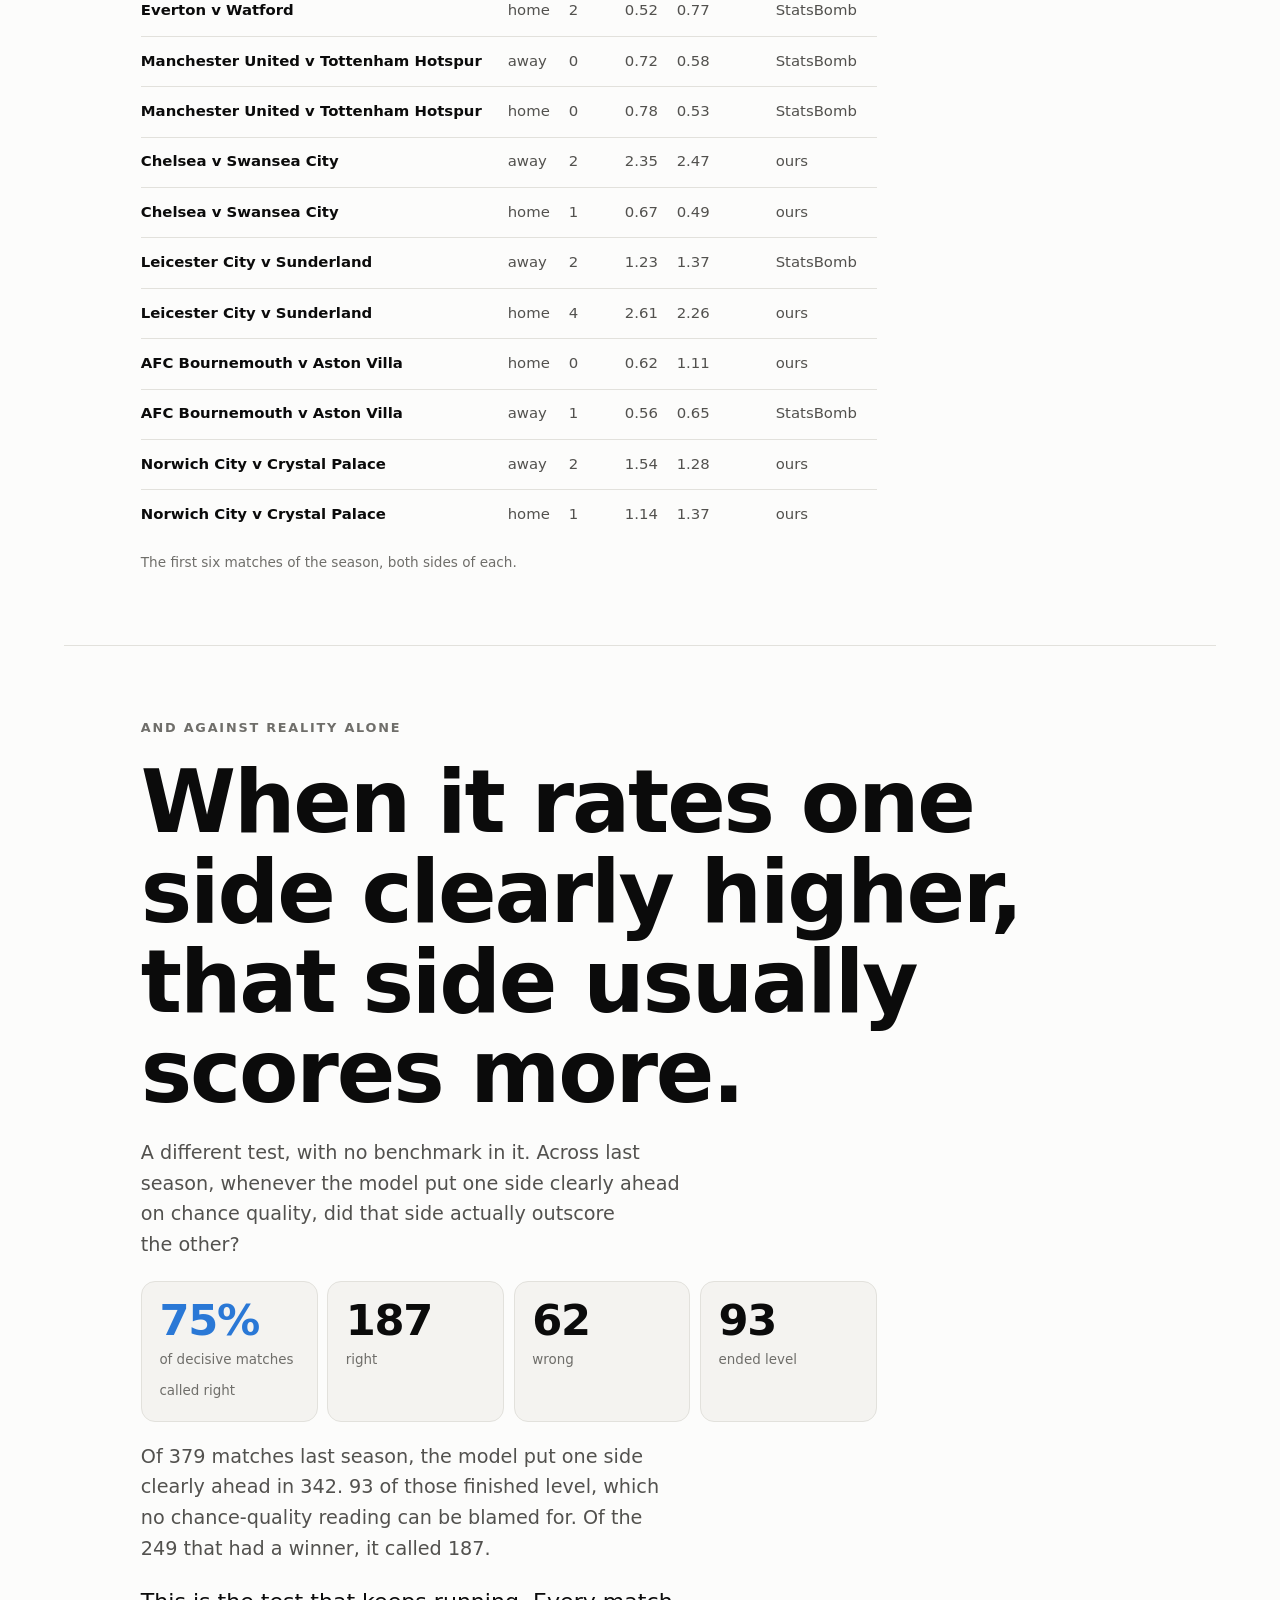
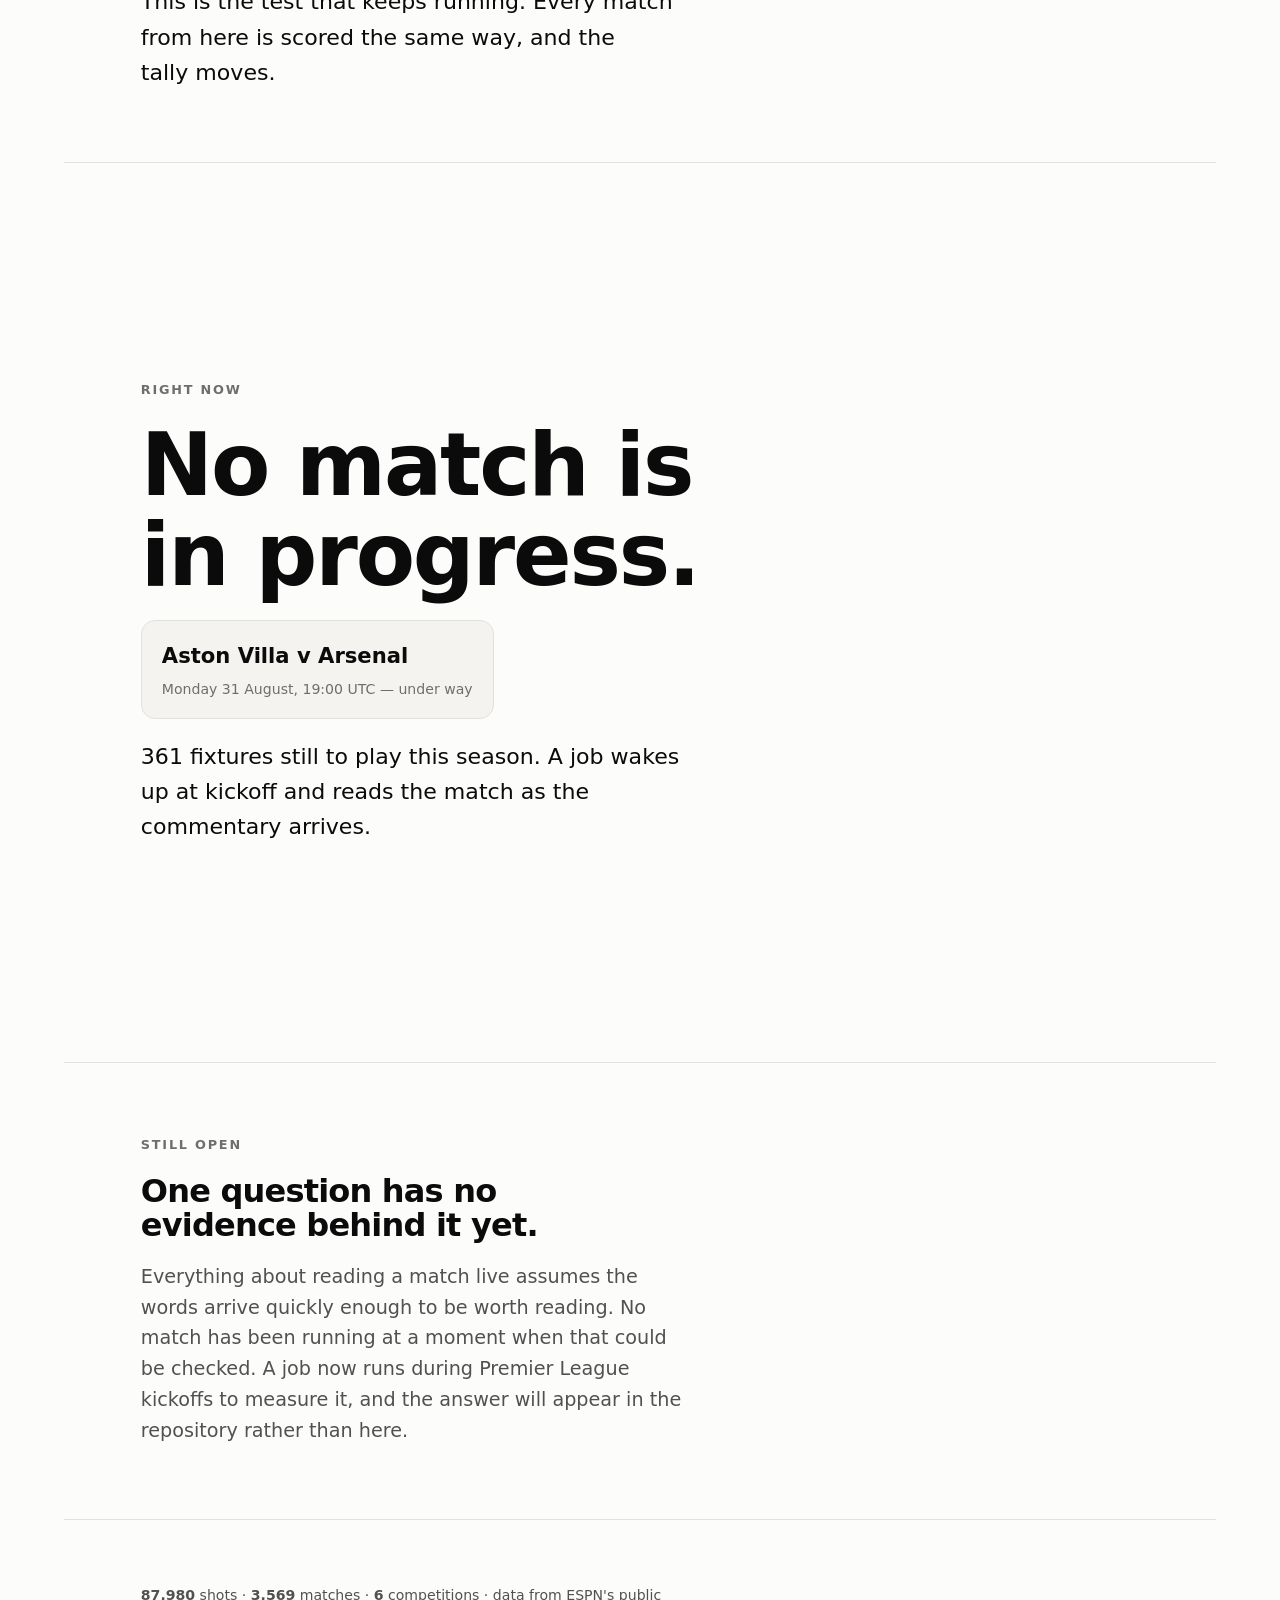
==== commit 67d55496: "The page was showing 90.1% because it was typed in data-count="0.901" was a literal in the markup. T" ====
--- a/docs/index.html
+++ b/docs/index.html
@@ -8,7 +8,7 @@
 <meta name="color-scheme" content="light dark">
 <meta property="og:title" content="An expected-goals model that reads">
 <meta property="og:description" content="90% of a tracking-data model, from free commentary text. 87,980 shots, six leagues.">
-<link rel="stylesheet" href="style.css?v=ea52177">
+<link rel="stylesheet" href="style.css?v=2e2914e">
 </head>
 <body data-palette="#2a78d6,#eb6834">
 
@@ -35,7 +35,7 @@
 
   <section>
     <p class="eyebrow">The answer, first</p>
-    <div class="hero-figure" data-count="0.901" data-format="percent">0%</div>
+    <div class="hero-figure" data-count="validation.recovered">0%</div>
     <h2>of what a camera-based model can tell apart, recovered from one English
       sentence per shot.</h2>
     <p>Measured on <b data-fill="validation.shots">8,825</b> shots where both
@@ -49,7 +49,8 @@
     <p class="lead">Pundits say it constantly: <em>they've got all the momentum
       now</em>. If that is real, the words should show it before the score
       does.</p>
-    <p>Four seasons, 22,147 moments, each asking: does either side score in the
+    <p>Four seasons, <b data-fill="momentum_snapshots">22,147</b> moments, each
+      asking: does either side score in the
       next fifteen minutes? A model that guesses randomly scores 0.50. A perfect
       one scores 1.00.</p>
   </section>
@@ -68,7 +69,7 @@
         <div id="table-momentum"></div></details>
     </figure>
     <p class="lead">Even the model that sees the future only reaches
-      <strong>0.60</strong>.</p>
+      <strong data-fill="momentum_ceiling" data-format="score">0.60</strong>.</p>
     <p>That is the useful finding. The words are not failing to read a signal
       that is there — the signal is barely there at all. Which side scores in
       the next quarter of an hour is mostly down to whether a shot goes in, and
@@ -104,7 +105,8 @@
       whole line and it does not learn football — it learns to read the first
       two words.</p>
     <div class="openers" id="openers"></div>
-    <p class="lead">A model given the raw text scores <strong>1.0000</strong>.
+    <p class="lead">A model given the raw text scores
+      <strong data-fill="leak.raw_auc" data-format="auc">1.0000</strong>.
       Flawless, and worthless.</p>
     <p>Removing that took four attempts. Two of them looked clean and were not —
       the second was only caught by printing what the model had learned and
@@ -130,7 +132,7 @@
     <figure>
       <div class="legend" id="legend-validation"></div>
       <svg class="chart" id="chart-validation" role="img"
-           aria-label="The words reach 0.781 against the camera model's 0.812"></svg>
+           aria-label="How the two models compare on the same shots"></svg>
       <figcaption>Both models scoring the same
         <b data-fill="validation.shots">8,825</b> shots, measured above a coin
         toss. The camera model sees exact coordinates and the position of all
@@ -180,10 +182,12 @@
 
   <section>
     <p class="eyebrow">Against the professional model</p>
-    <h1>The same 373 matches, scored by both, and reality settles it.</h1>
+    <h1>The same <span data-fill="head_to_head.matches">373</span> matches,
+      scored by both, and reality settles it.</h1>
     <p class="lead">StatsBomb build expected goals for clubs, from cameras that
       track every player. They publish one Premier League season openly. So
-      both models were pointed at all 373 of its matches and asked the same
+      both models were pointed at all <b data-fill="head_to_head.matches">373</b>
+      of its matches and asked the same
       thing: <em>how many will this side score?</em></p>
     <p>Our model has never seen that season — it was fitted on football from
       six to nine years later. Theirs was built with the season's own tracking
@@ -263,6 +267,6 @@
      from the results.</p>
 </footer>
 
-<script type="module" src="app.js?v=ea52177"></script>
+<script type="module" src="app.js?v=2e2914e"></script>
 </body>
 </html>
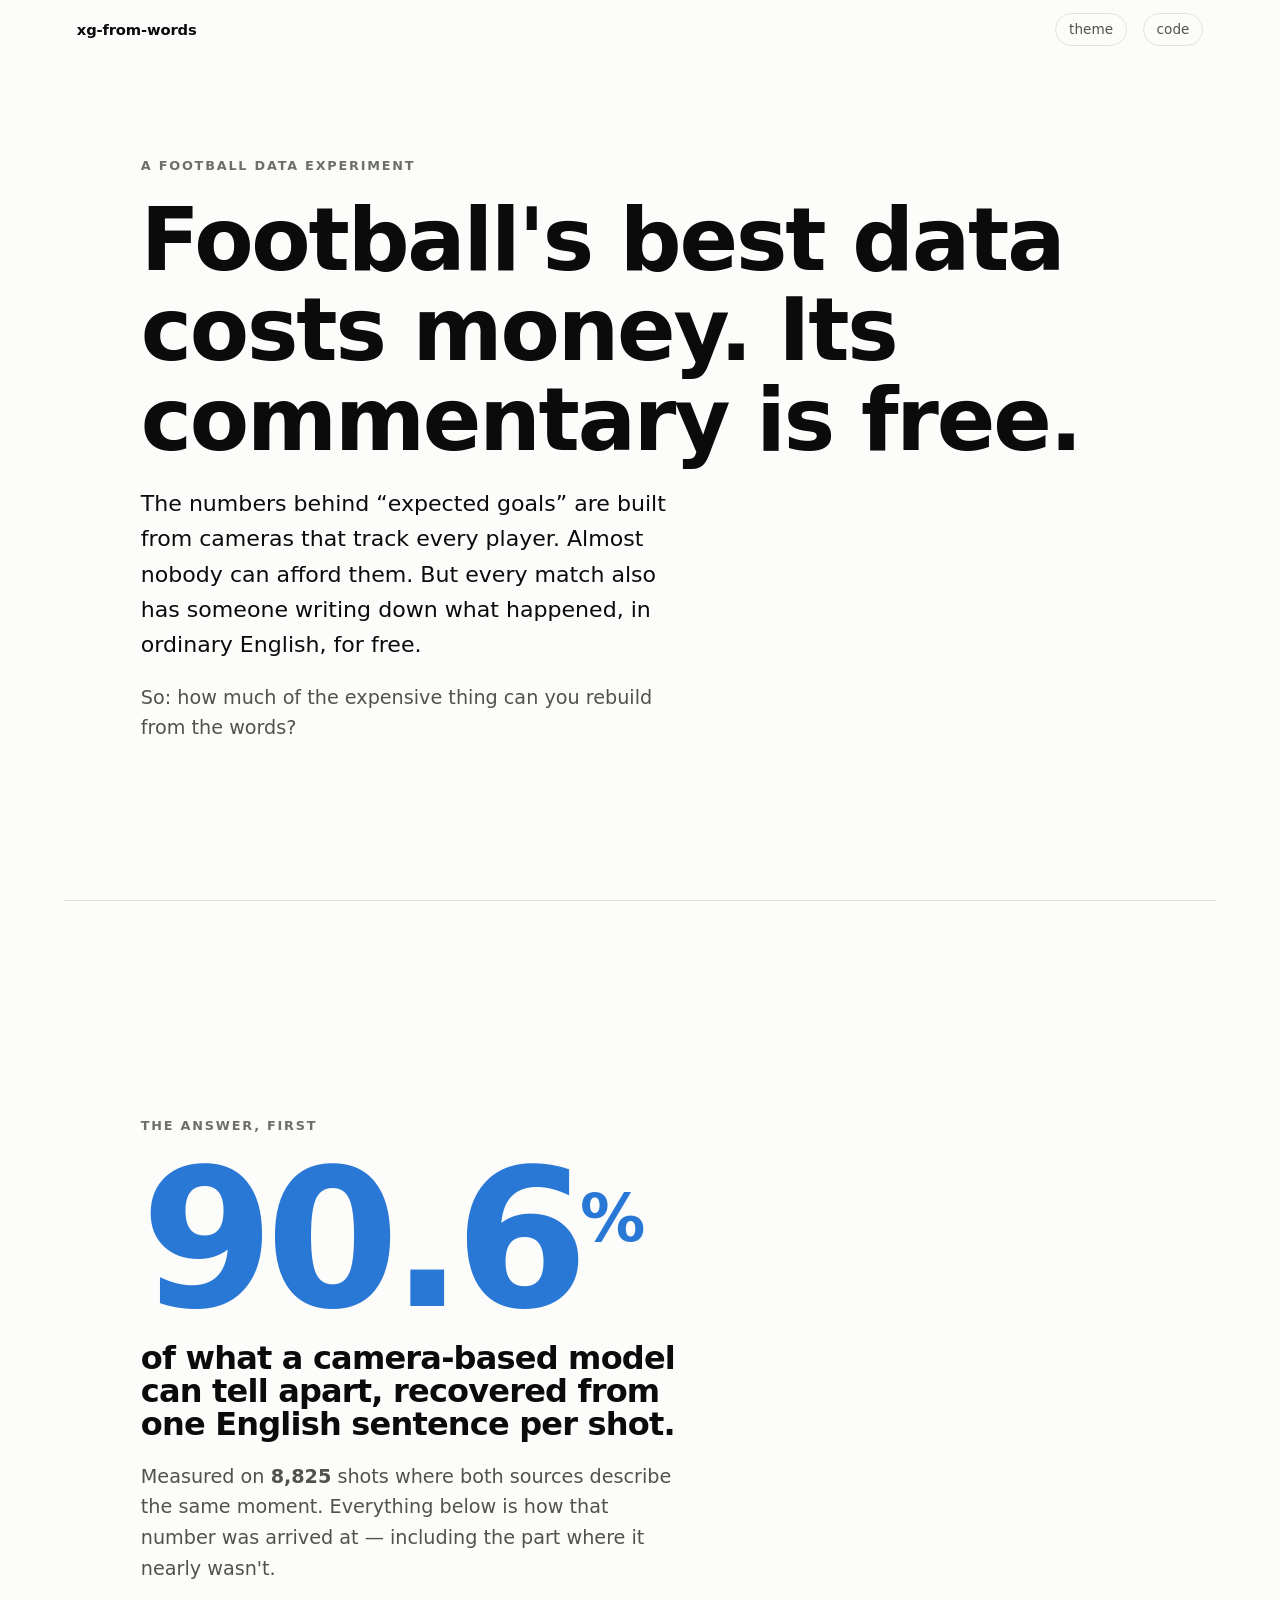
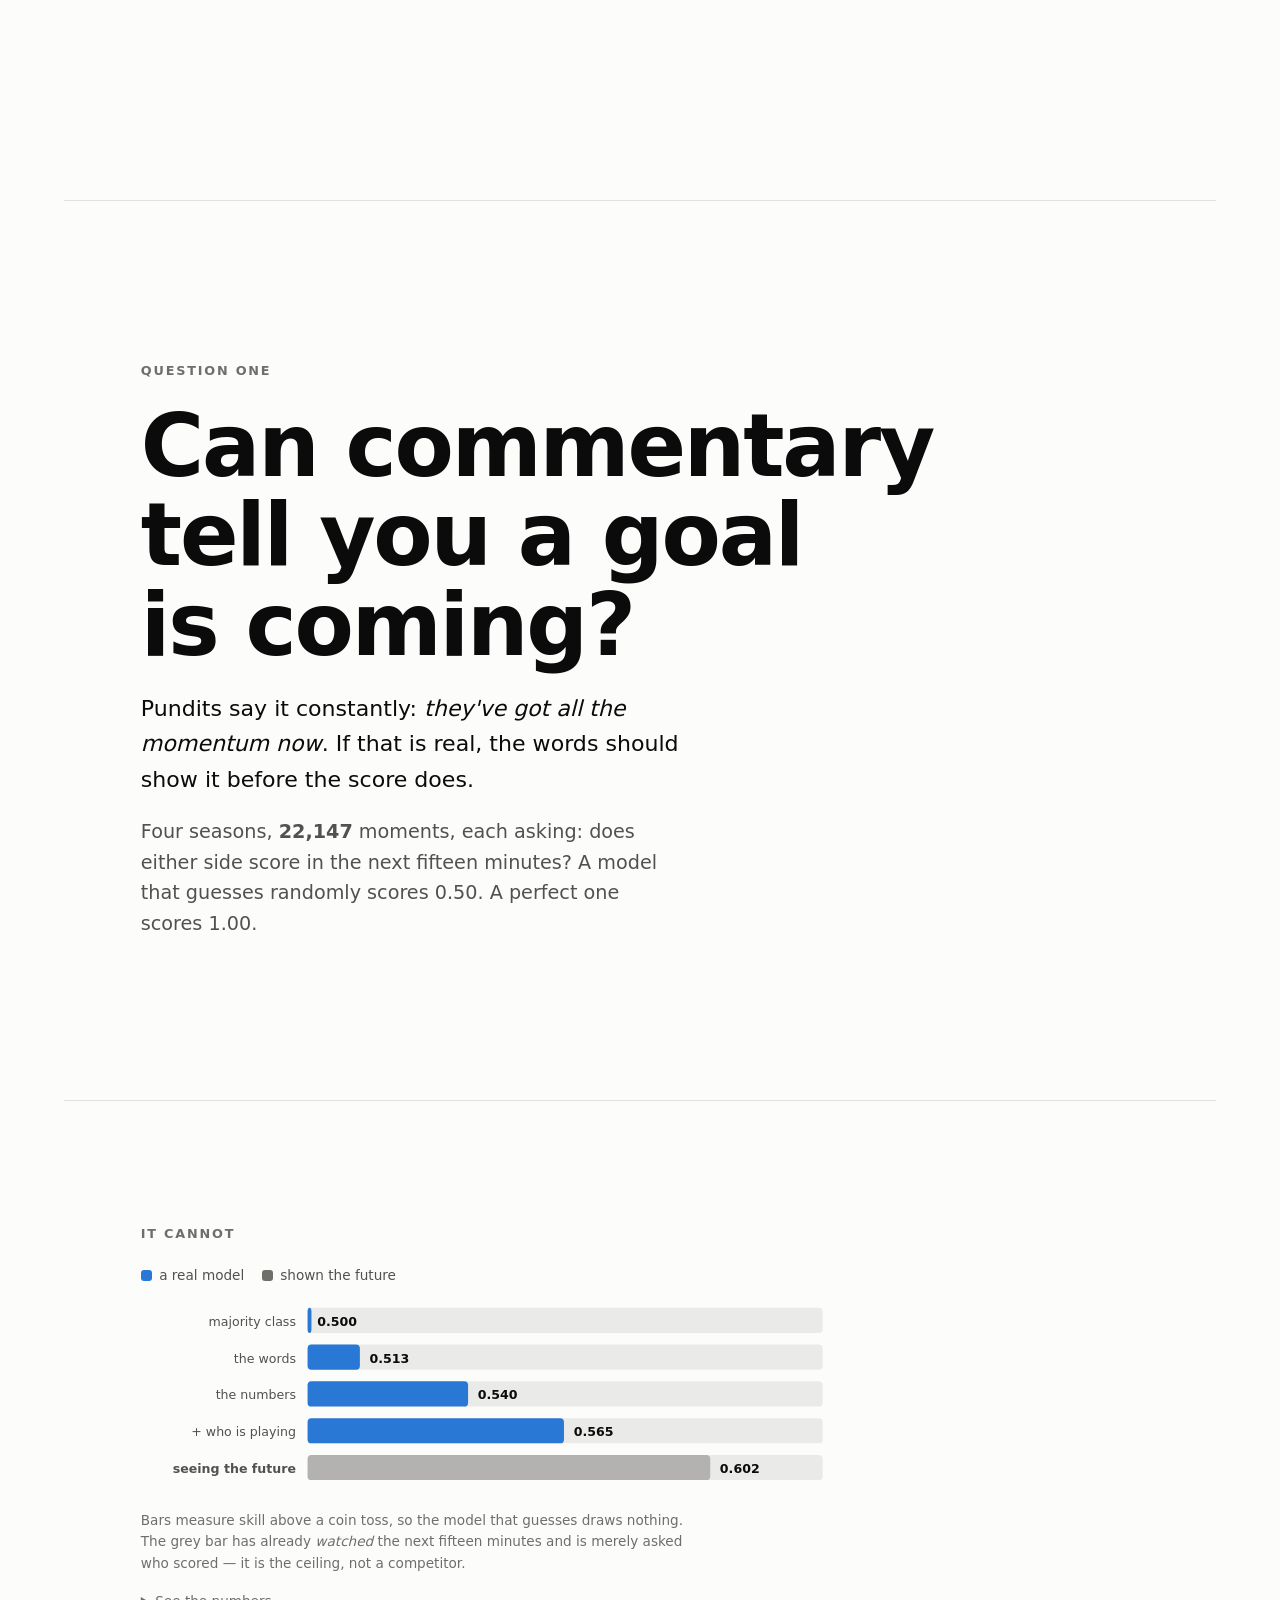
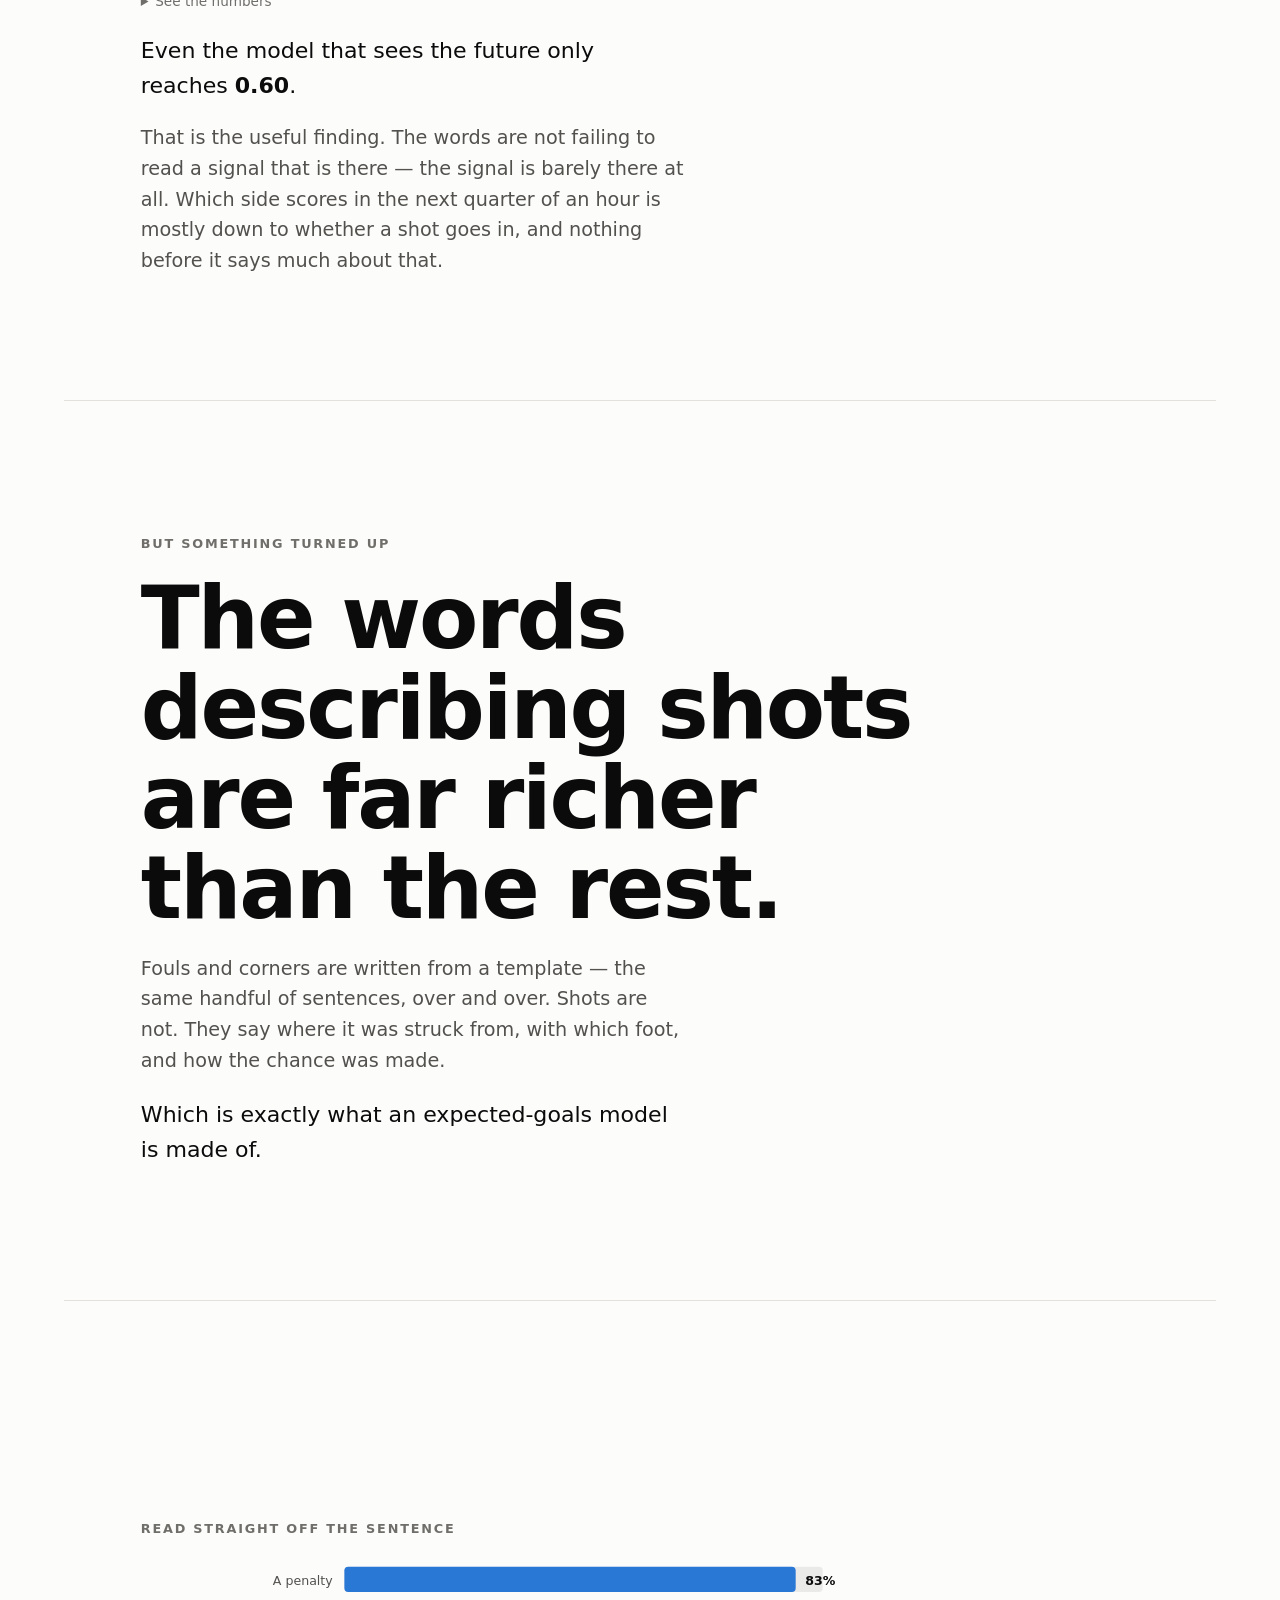
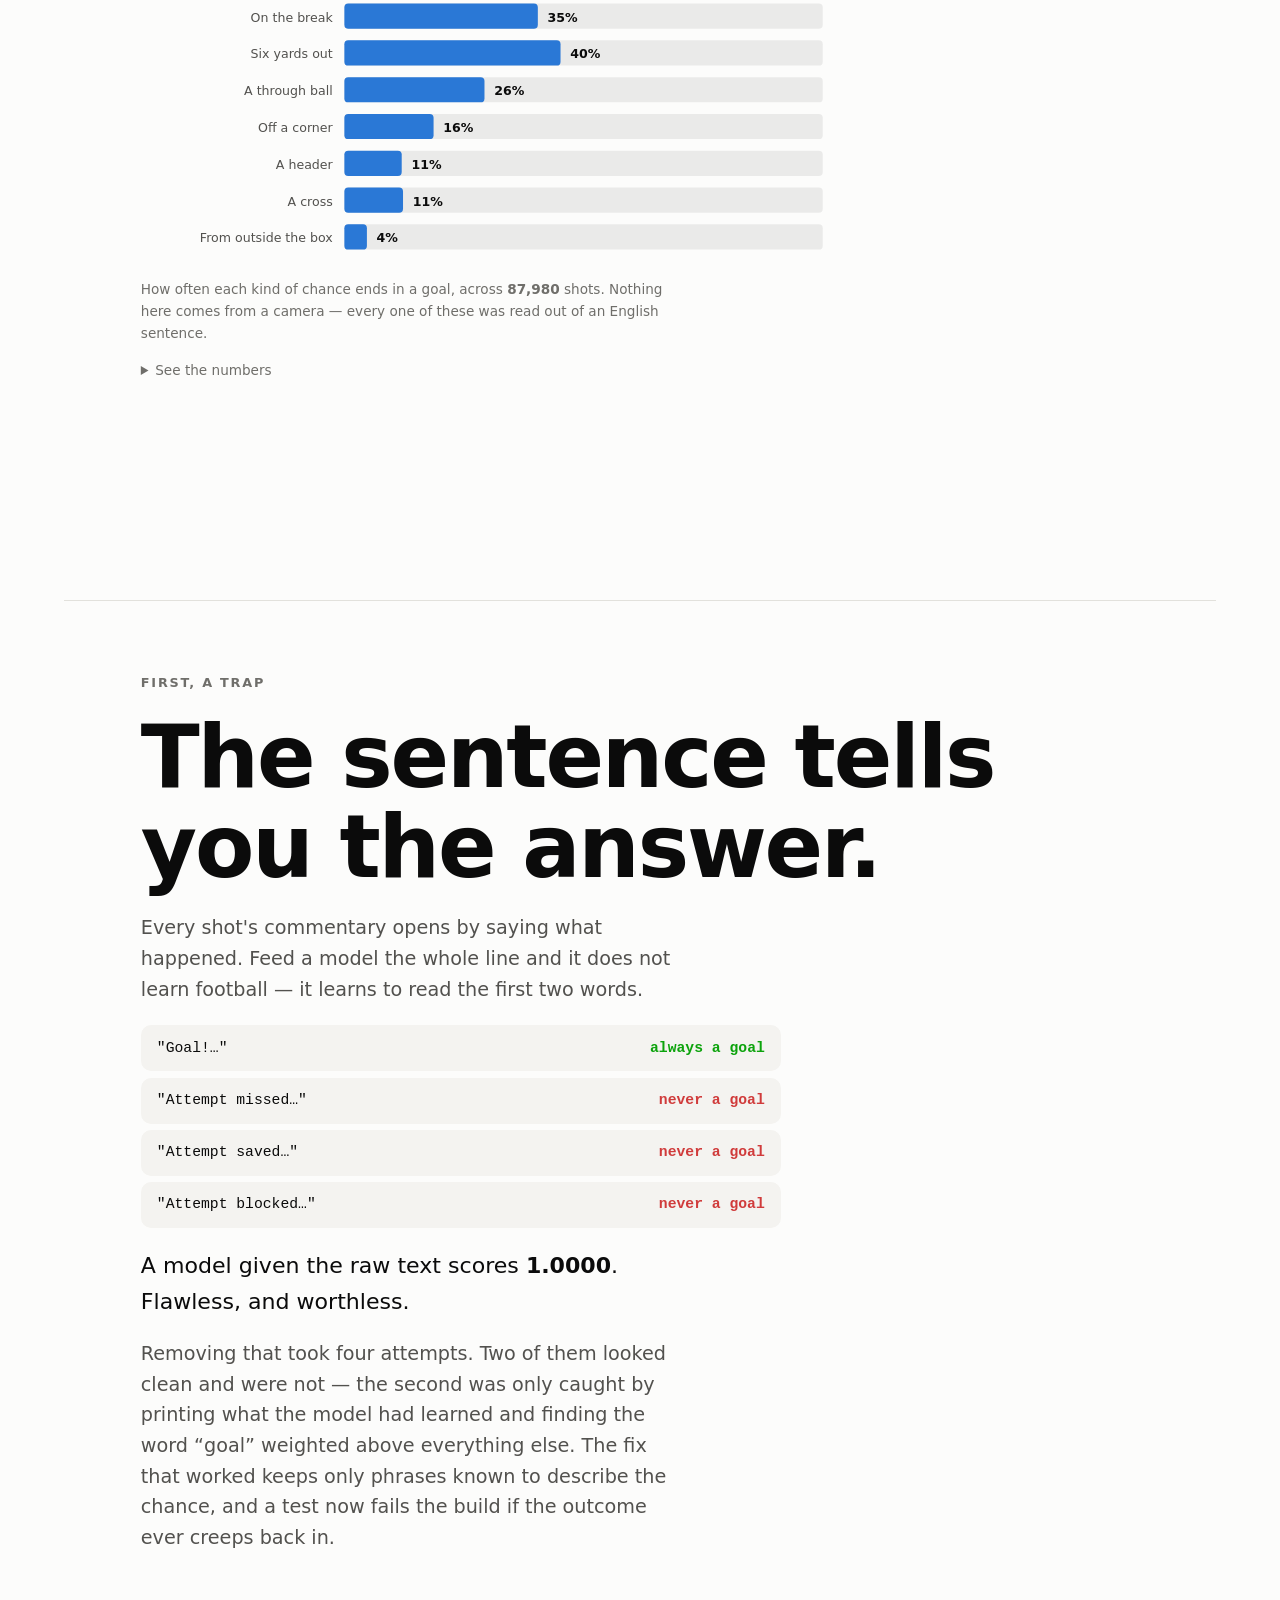
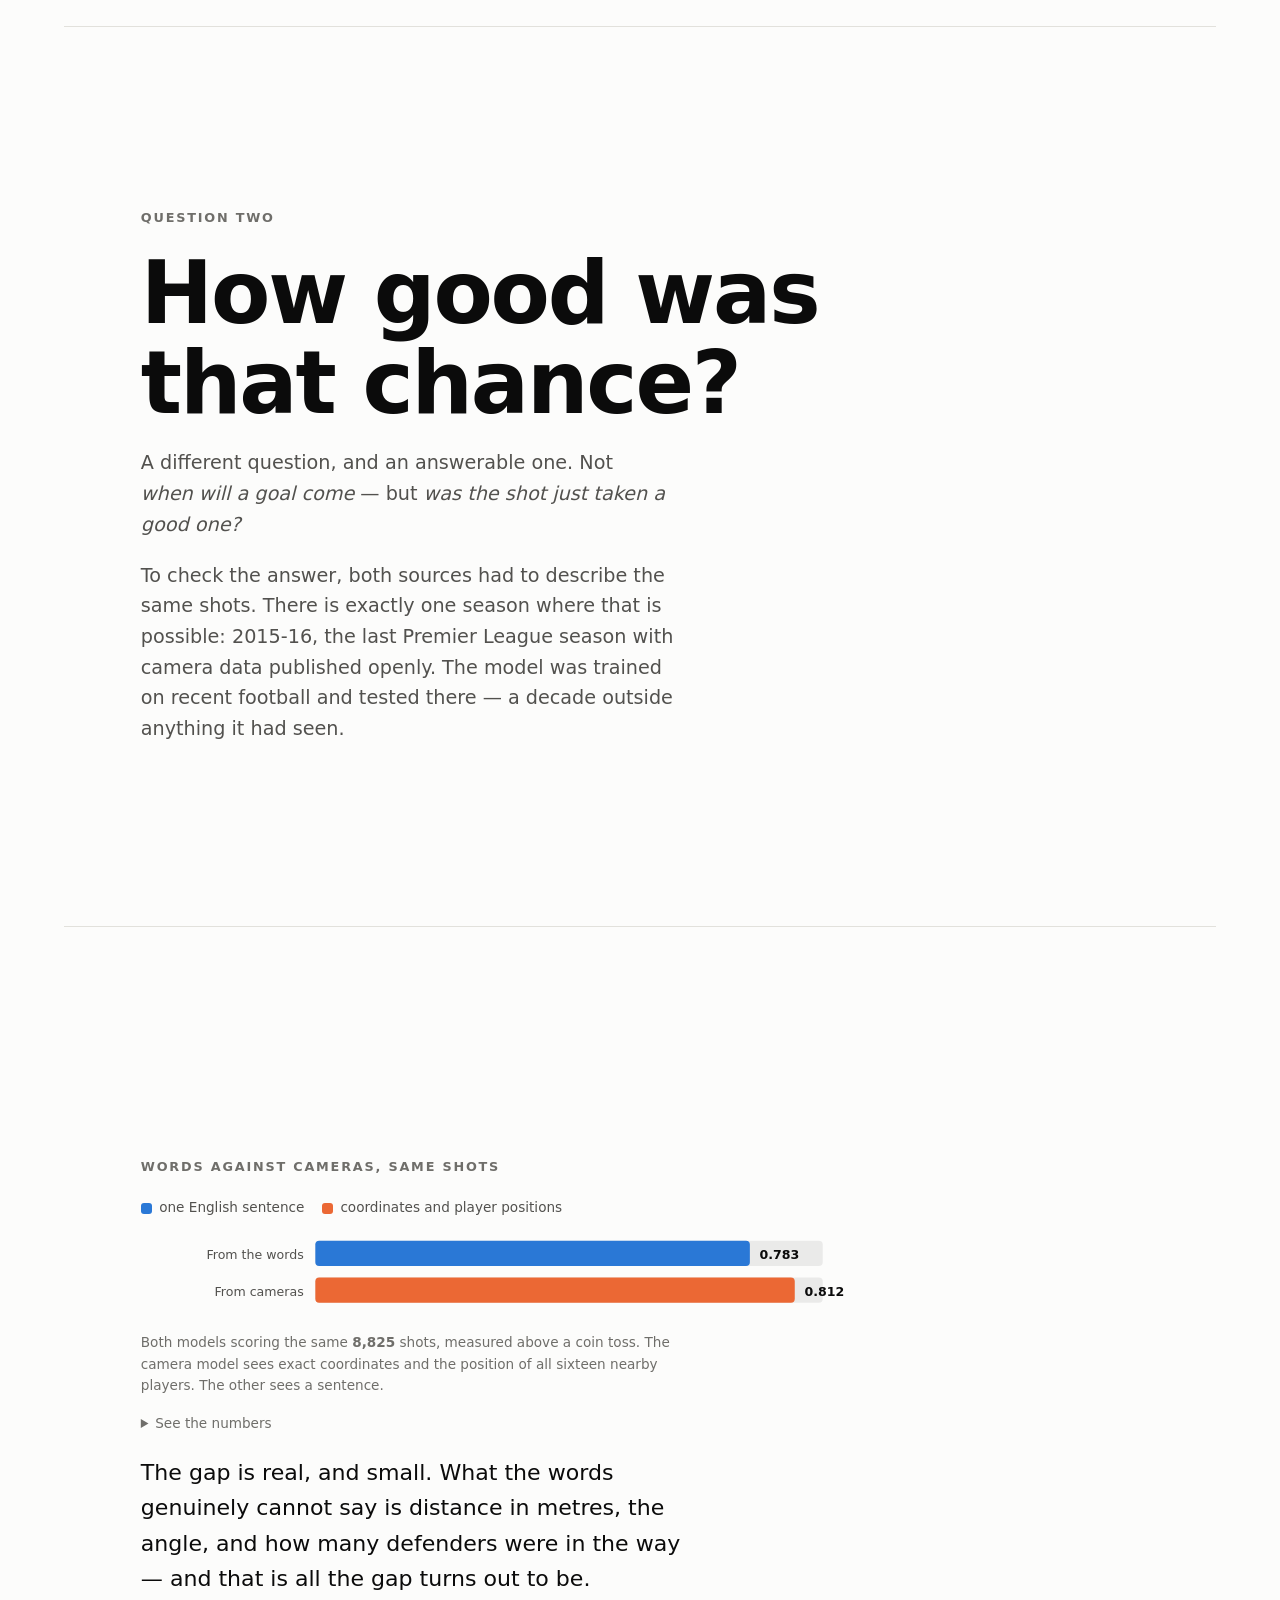
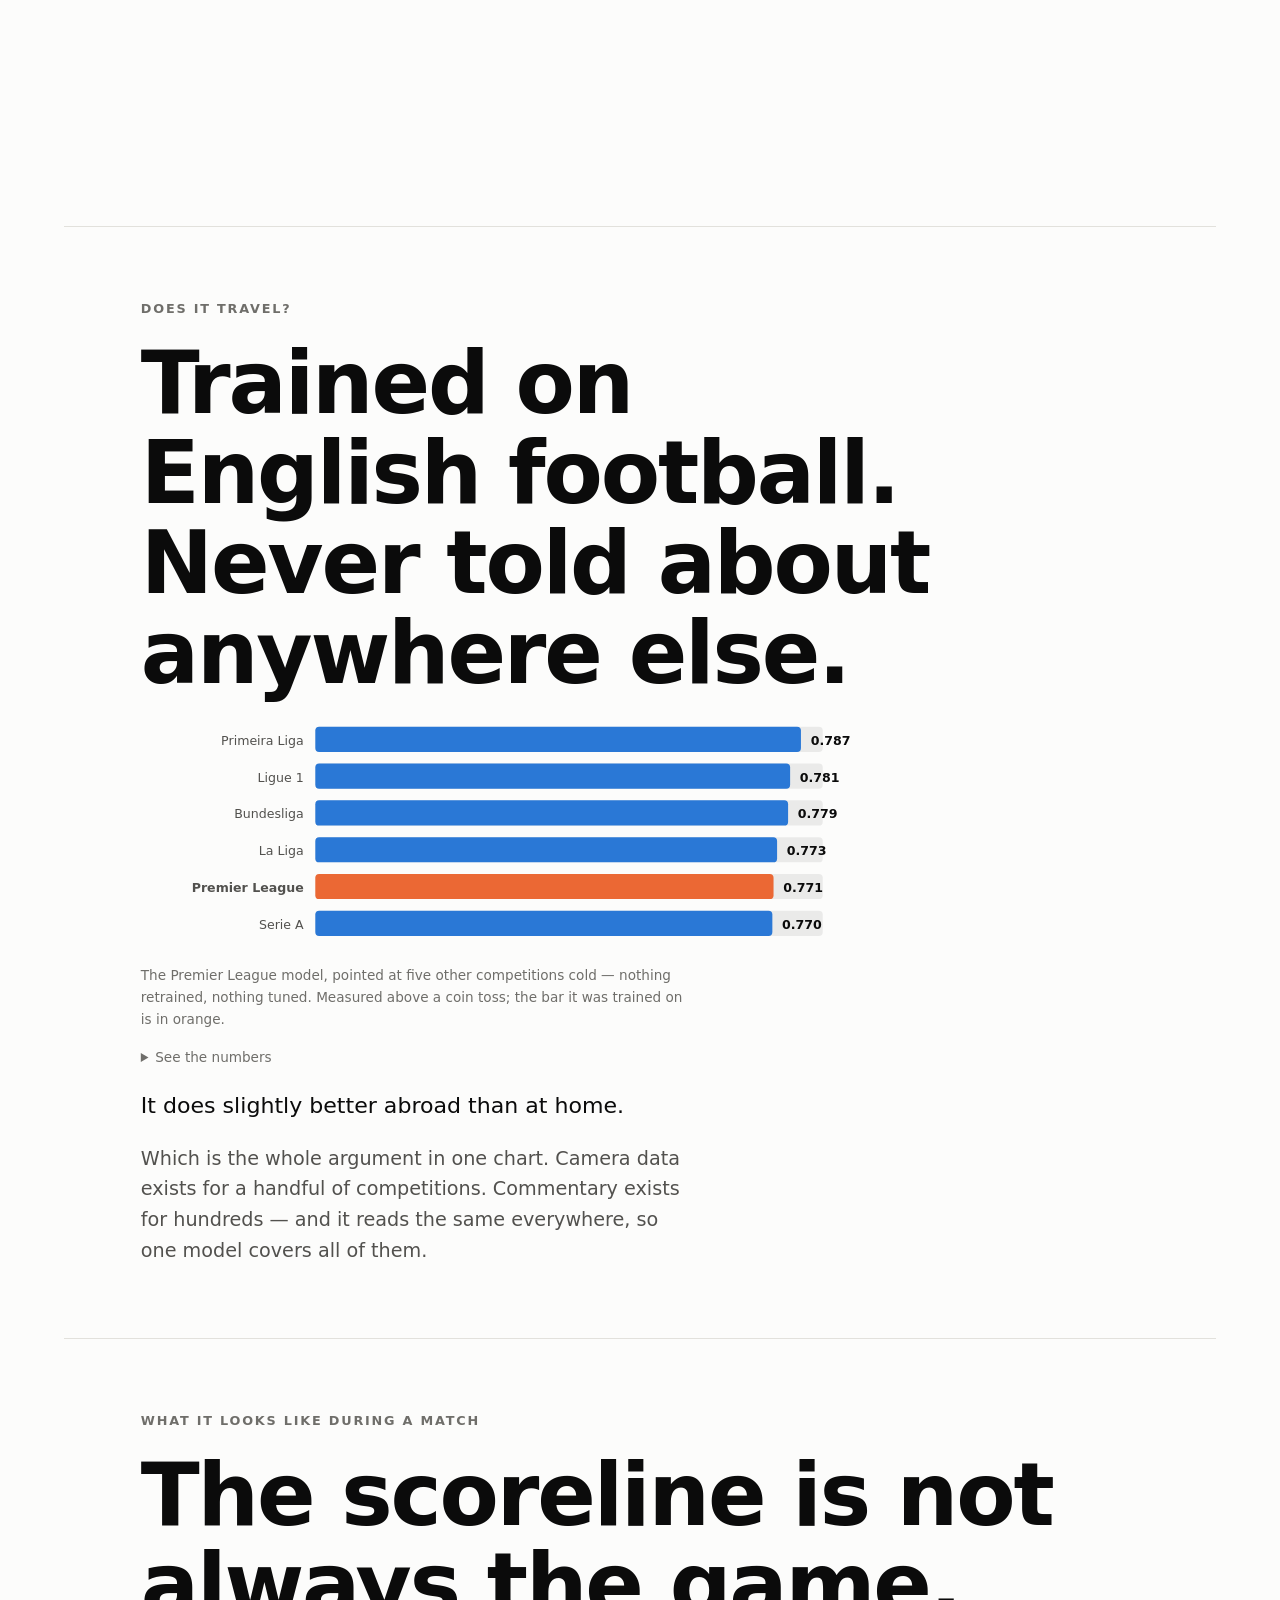
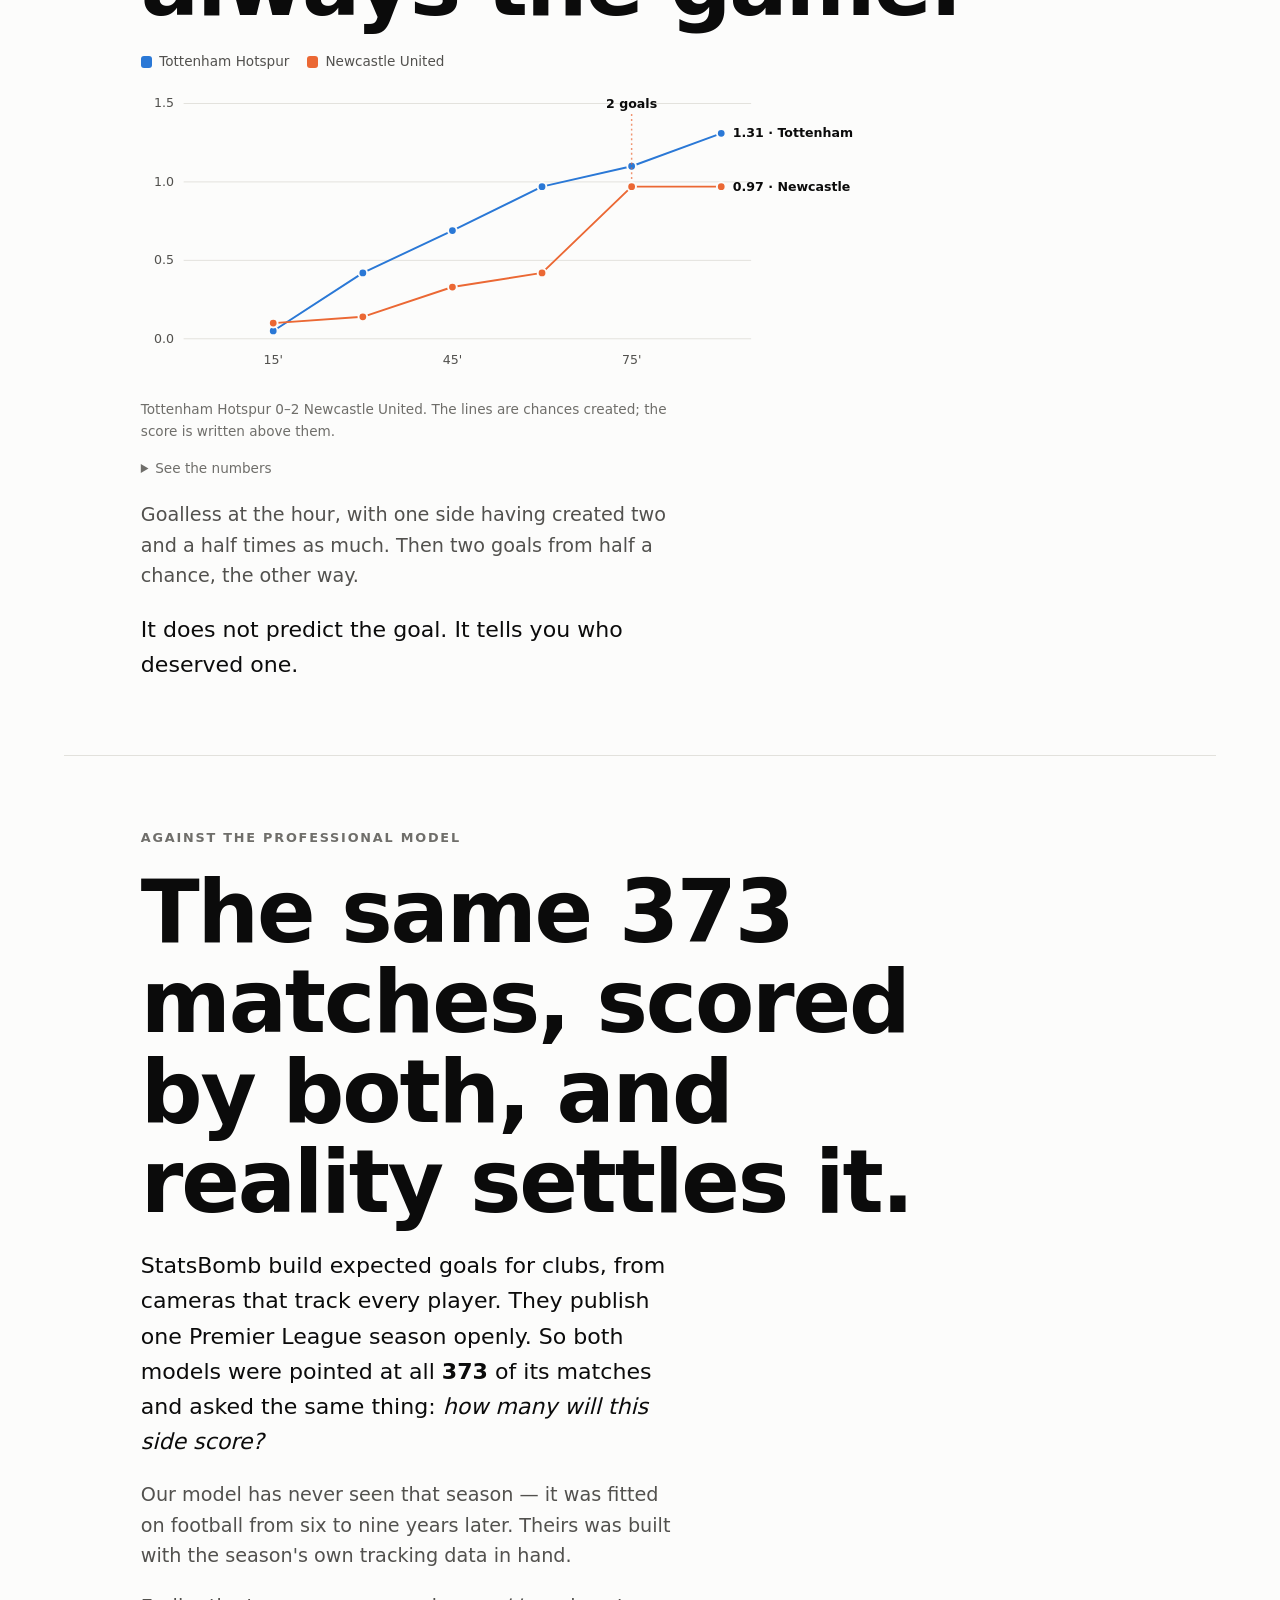
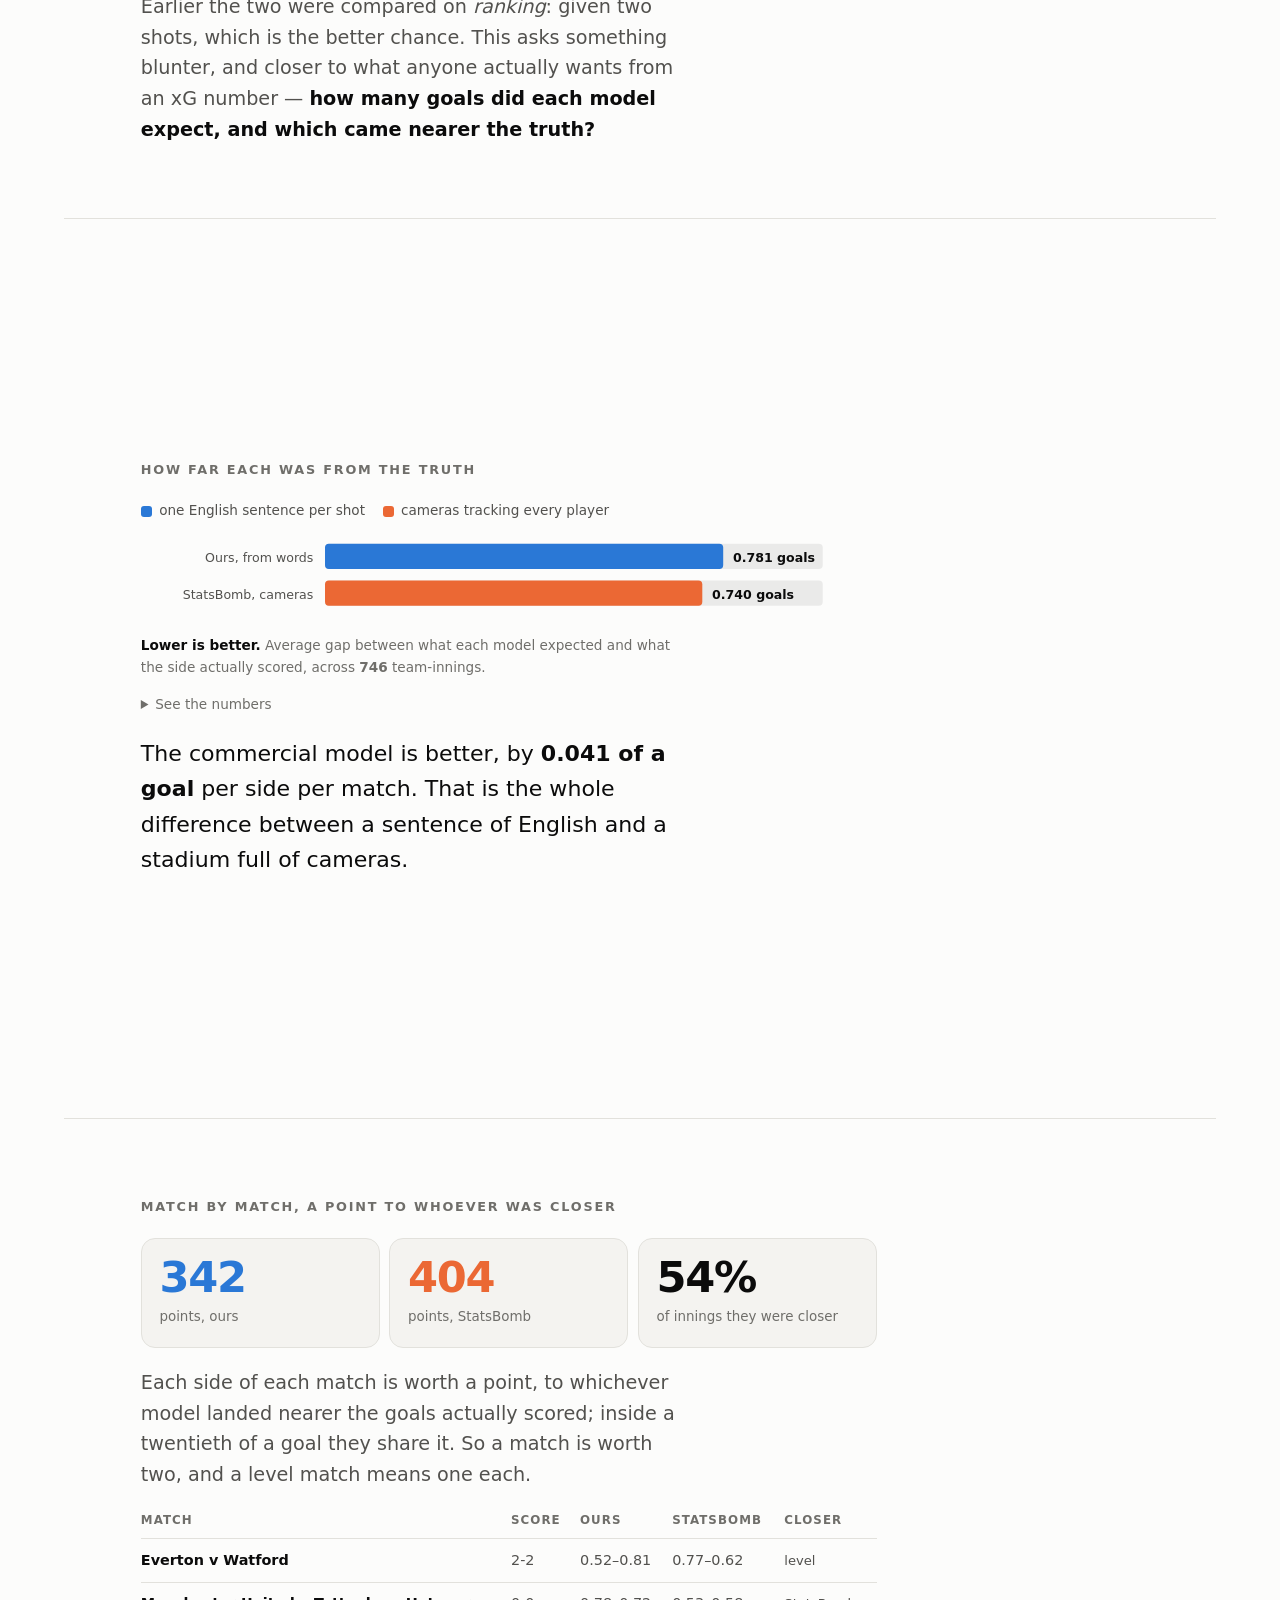
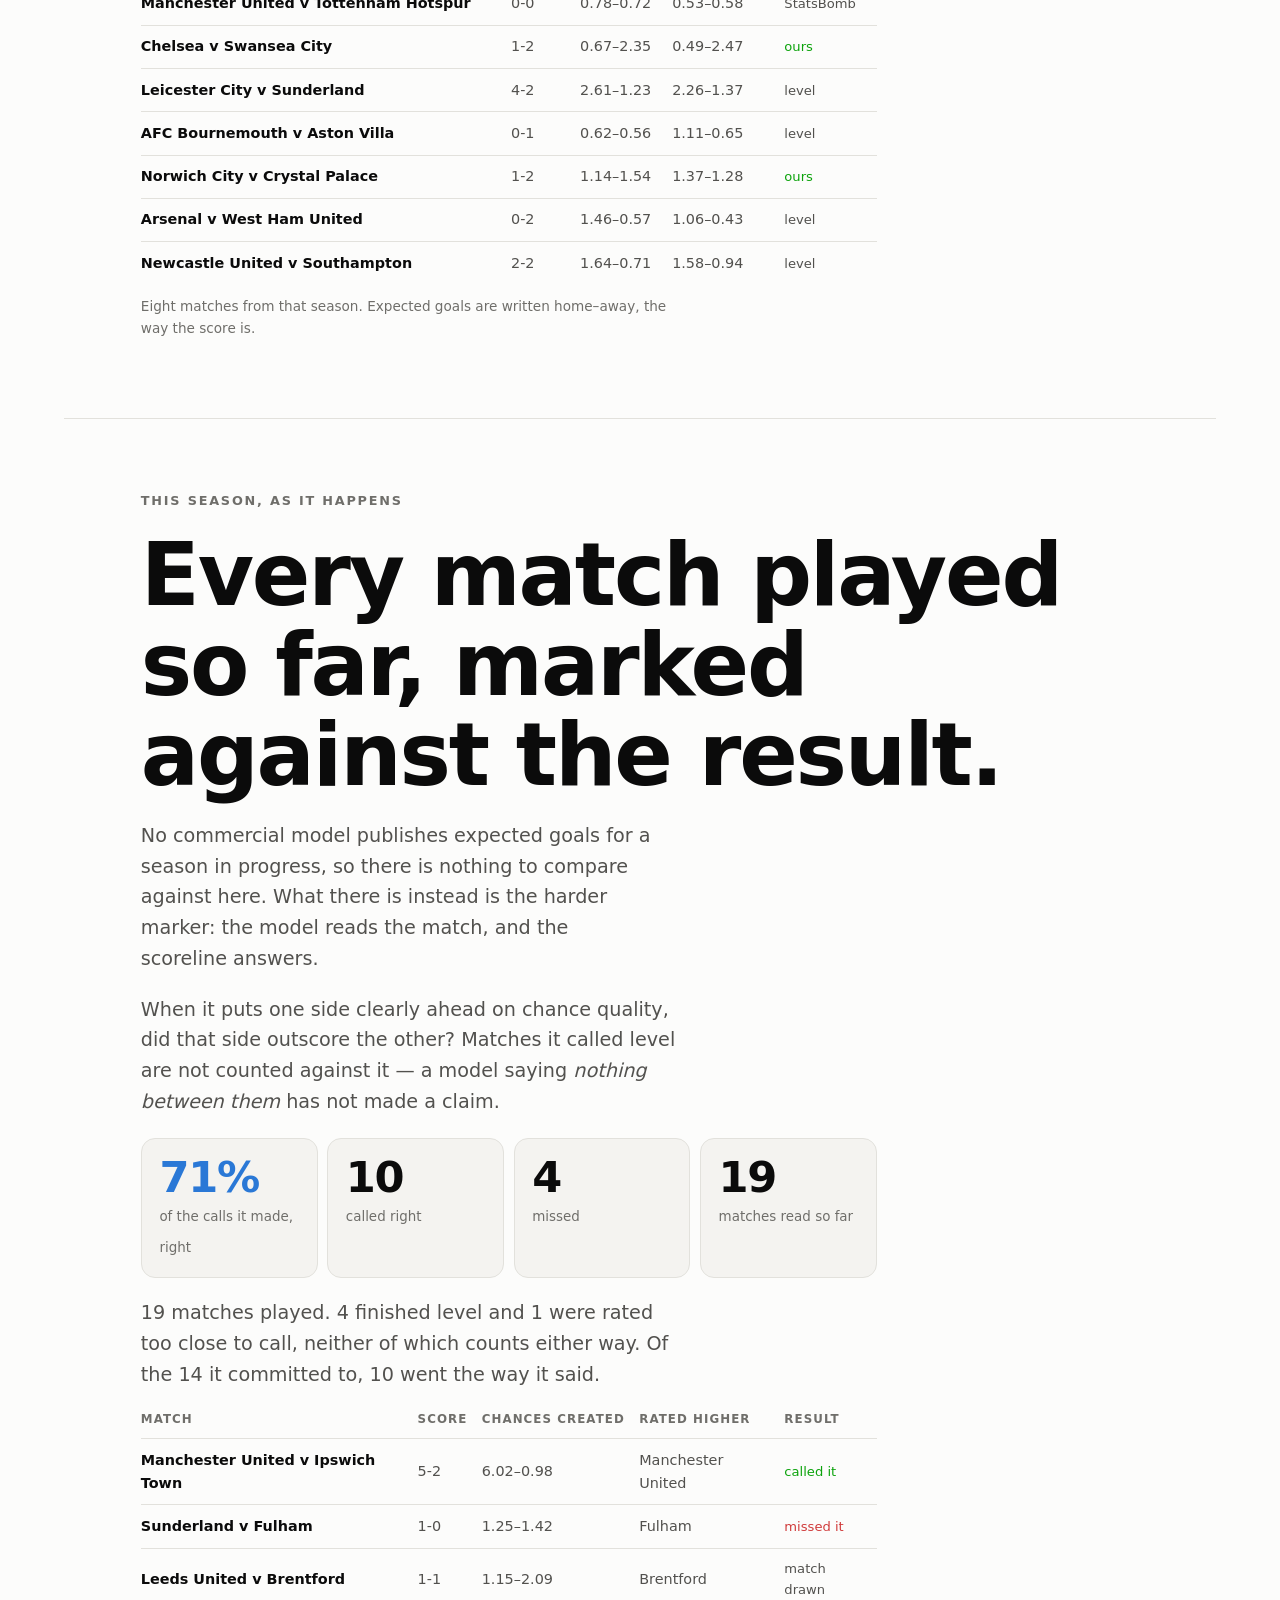
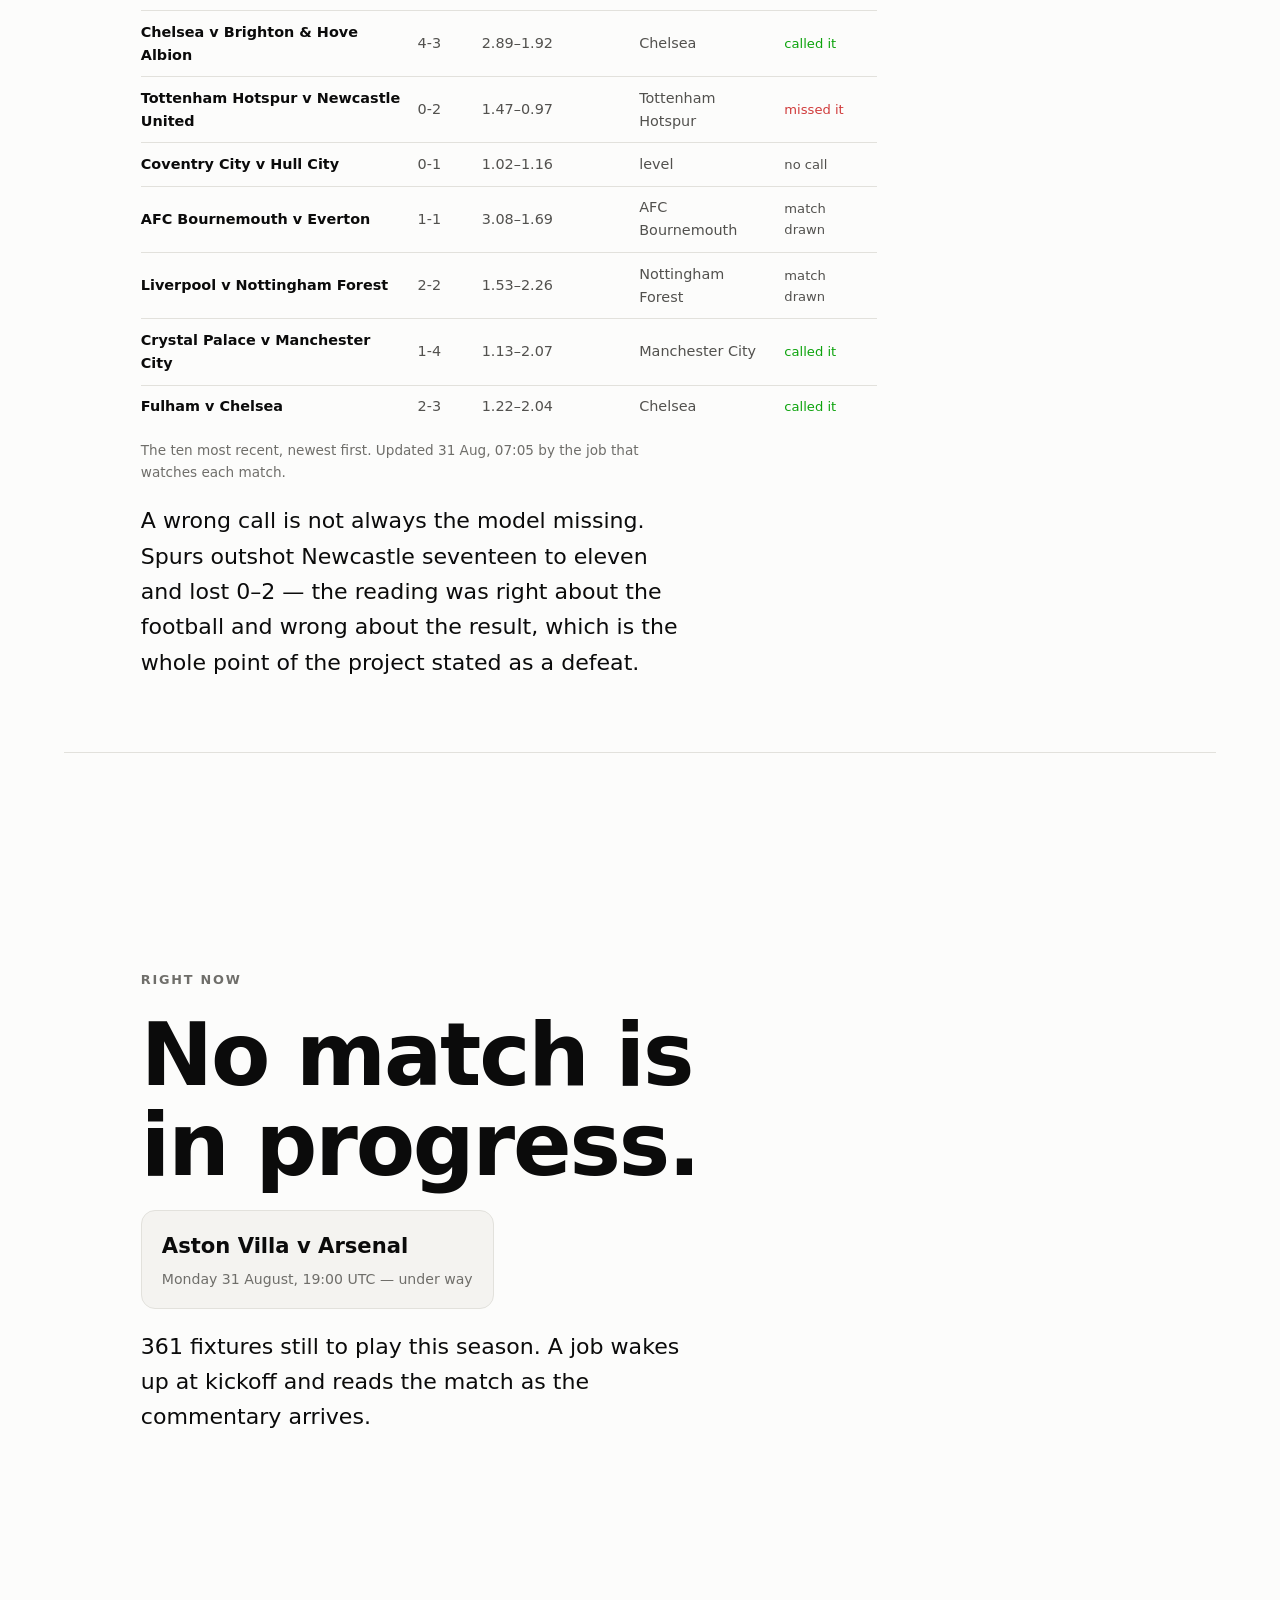
==== commit a0b62607: "One row per match, and a table that grows as the season does Both comparison tables listed every fix" ====
--- a/docs/index.html
+++ b/docs/index.html
@@ -8,7 +8,7 @@
 <meta name="color-scheme" content="light dark">
 <meta property="og:title" content="An expected-goals model that reads">
 <meta property="og:description" content="90% of a tracking-data model, from free commentary text. 87,980 shots, six leagues.">
-<link rel="stylesheet" href="style.css?v=2e2914e">
+<link rel="stylesheet" href="style.css?v=67d5549">
 </head>
 <body data-palette="#2a78d6,#eb6834">
 
@@ -216,25 +216,35 @@
   <section>
     <p class="eyebrow">Match by match, a point to whoever was closer</p>
     <div class="scoreline" id="h2h-score"></div>
-    <p>One point per team per match to whichever model landed nearer the real
-      goals; inside a twentieth of a goal they share it. It is a blunt way to
-      read the same thing the average error says — but it is readable.</p>
-    <figure>
-      <table class="declined" id="table-h2h-matches"></table>
-      <figcaption>The first six matches of the season, both sides of each.</figcaption>
-    </figure>
-  </section>
-
-  <section>
-    <p class="eyebrow">And against reality alone</p>
-    <h1>When it rates one side clearly higher, that side usually scores more.</h1>
-    <p>A different test, with no benchmark in it. Across last season, whenever
-      the model put one side clearly ahead on chance quality, did that side
-      actually outscore the other?</p>
+    <p>Each side of each match is worth a point, to whichever model landed
+      nearer the goals actually scored; inside a twentieth of a goal they share
+      it. So a match is worth two, and a level match means one each.</p>
+    <figure>
+      <table class="matches" id="table-h2h-matches"></table>
+      <figcaption>Eight matches from that season. Expected goals are written
+        home–away, the way the score is.</figcaption>
+    </figure>
+  </section>
+
+  <section>
+    <p class="eyebrow">This season, as it happens</p>
+    <h1>Every match played so far, marked against the result.</h1>
+    <p>No commercial model publishes expected goals for a season in progress,
+      so there is nothing to compare against here. What there is instead is the
+      harder marker: the model reads the match, and the scoreline answers.</p>
+    <p>When it puts one side clearly ahead on chance quality, did that side
+      outscore the other? Matches it called level are not counted against it —
+      a model saying <em>nothing between them</em> has not made a claim.</p>
     <div class="scoreline" id="scorecard"></div>
     <p id="scorecard-note"></p>
-    <p class="lead">This is the test that keeps running. Every match from here
-      is scored the same way, and the tally moves.</p>
+    <figure>
+      <table class="matches" id="table-scorecard"></table>
+      <figcaption id="scorecard-caption"></figcaption>
+    </figure>
+    <p class="lead">A wrong call is not always the model missing. Spurs
+      outshot Newcastle seventeen to eleven and lost 0–2 — the reading was
+      right about the football and wrong about the result, which is the whole
+      point of the project stated as a defeat.</p>
   </section>
 
   <section id="now">
@@ -267,6 +277,6 @@
      from the results.</p>
 </footer>
 
-<script type="module" src="app.js?v=2e2914e"></script>
+<script type="module" src="app.js?v=67d5549"></script>
 </body>
 </html>
--- a/docs/style.css
+++ b/docs/style.css
@@ -142,6 +142,29 @@
 .opener[data-goal="1"] b { color: var(--good); }
 .opener[data-goal="0"] b { color: var(--critical); }
 
+/* ---------- match tables ---------- */
+
+table.matches {
+  width: 100%; max-width: 52rem; border-collapse: collapse;
+  font-size: .9rem; font-variant-numeric: tabular-nums;
+}
+table.matches th {
+  text-align: left; color: var(--ink-3); font-weight: 600;
+  font-size: .74rem; letter-spacing: .09em; text-transform: uppercase;
+  padding: 0 .9rem .55rem 0; white-space: nowrap;
+}
+table.matches td {
+  padding: .6rem .9rem .6rem 0; border-top: 1px solid var(--rule);
+  color: var(--ink-2);
+}
+table.matches td.fixture { color: var(--ink-1); font-weight: 560; }
+table.matches td.num { white-space: nowrap; }
+table.matches td.verdict { font-size: .82rem; }
+table.matches td.verdict[data-v="right"],
+table.matches td.verdict[data-v="ours"] { color: var(--good); }
+table.matches td.verdict[data-v="wrong"] { color: var(--critical); }
+table.matches tr:hover td { background: var(--surface-2); }
+
 /* ---------- the declined table ---------- */
 
 .declined { width: 100%; max-width: 52rem; border-collapse: collapse;
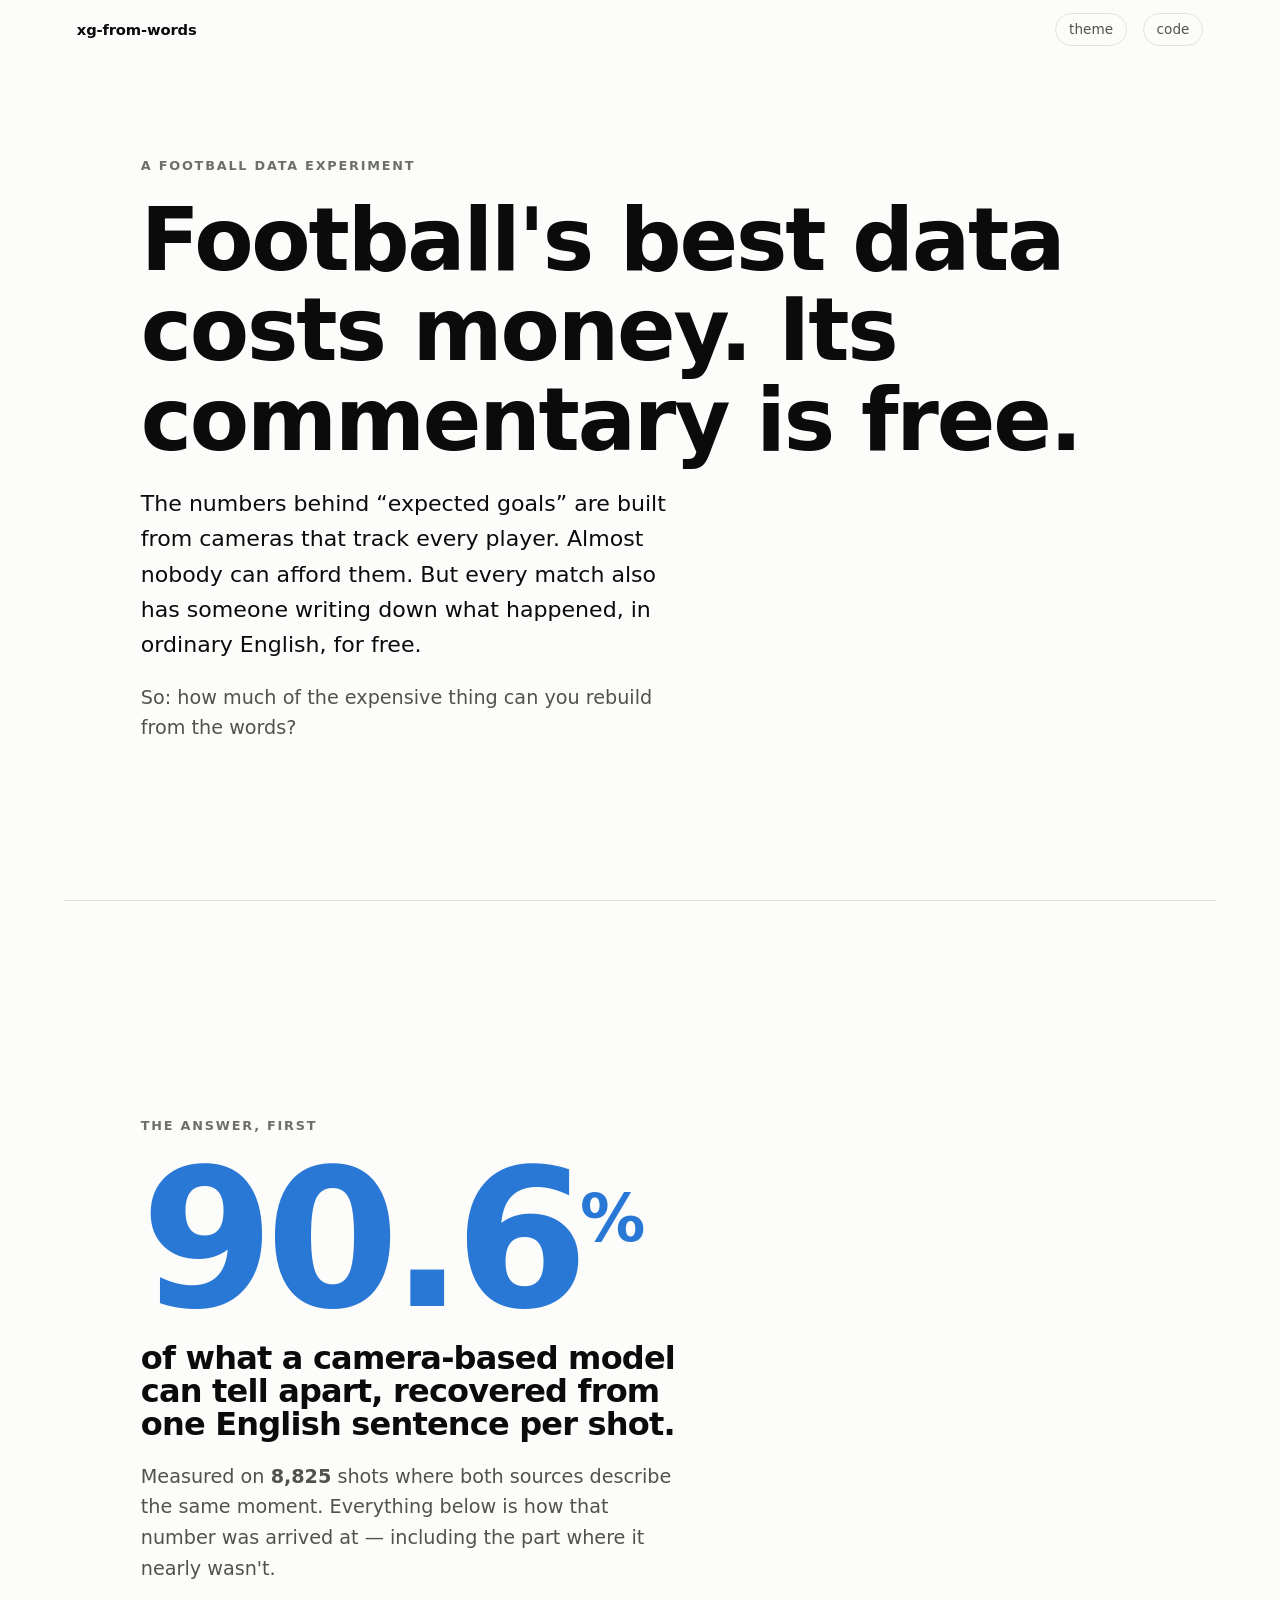
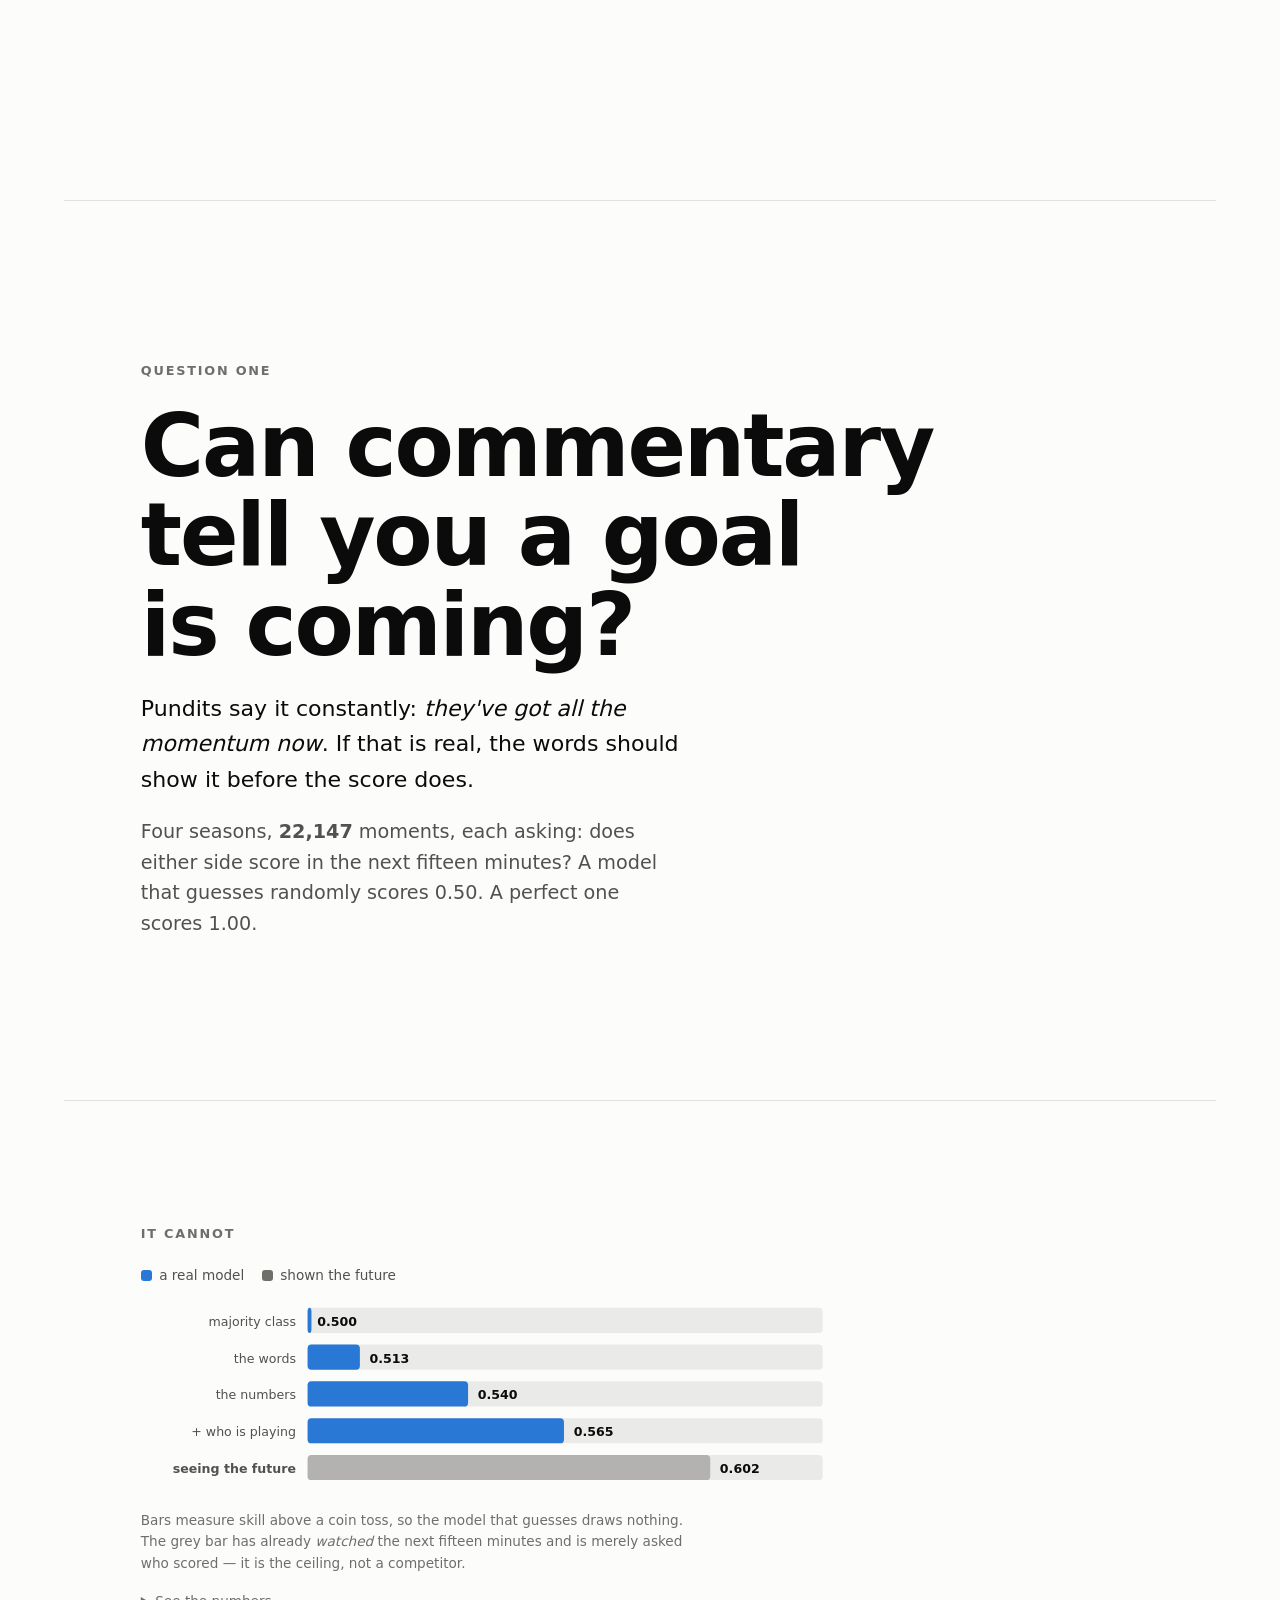
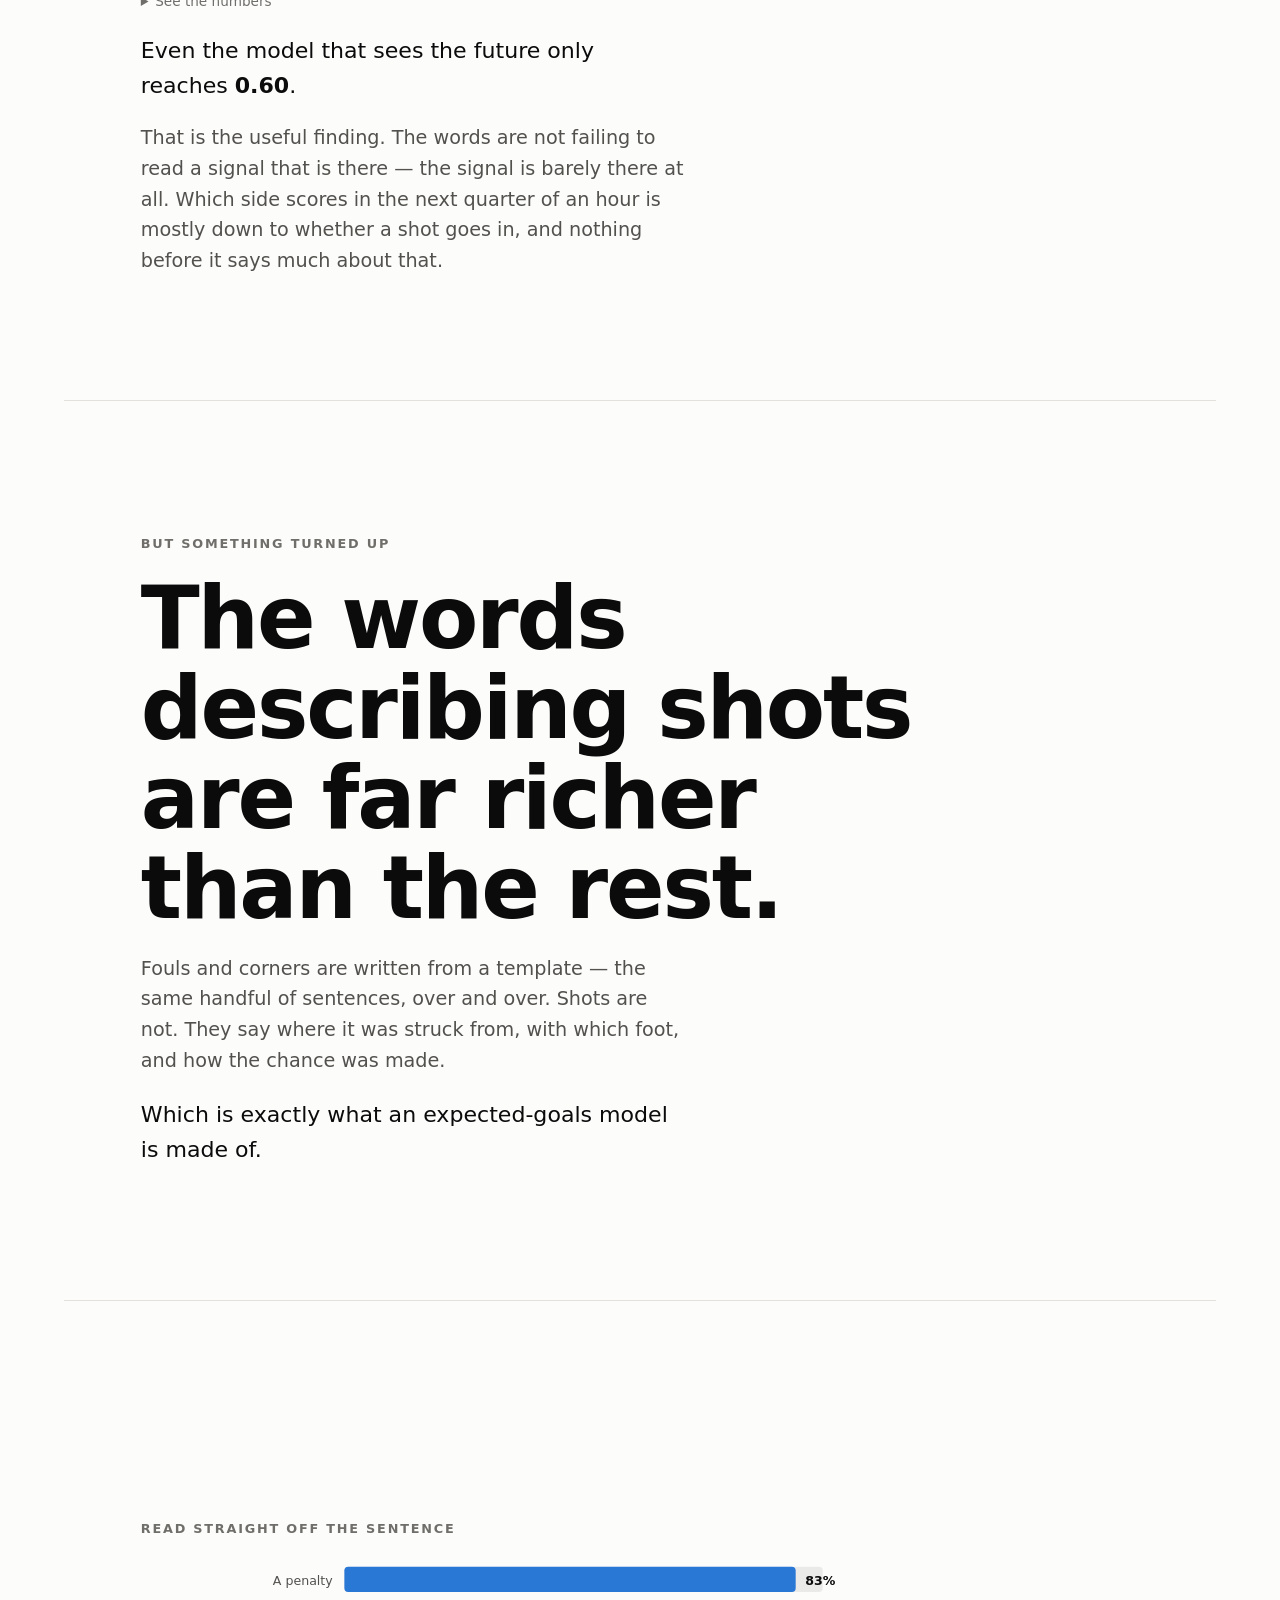
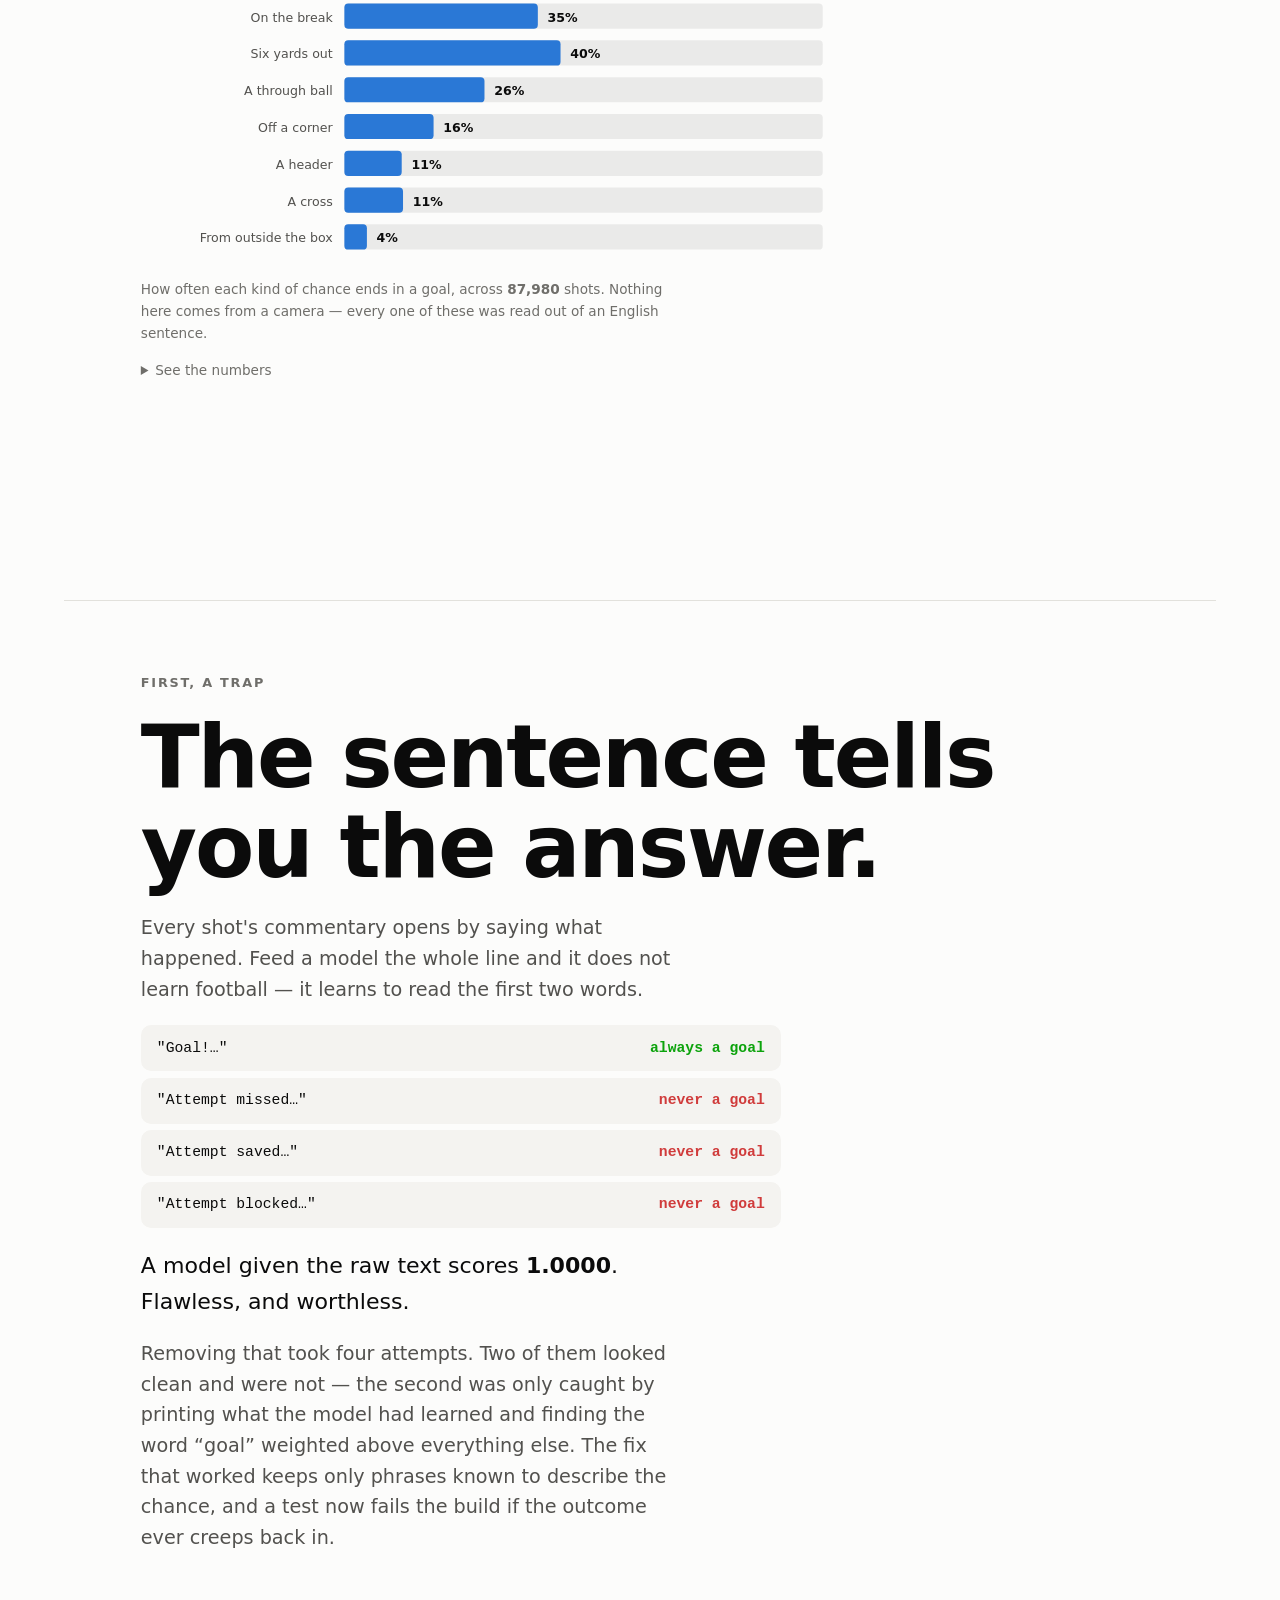
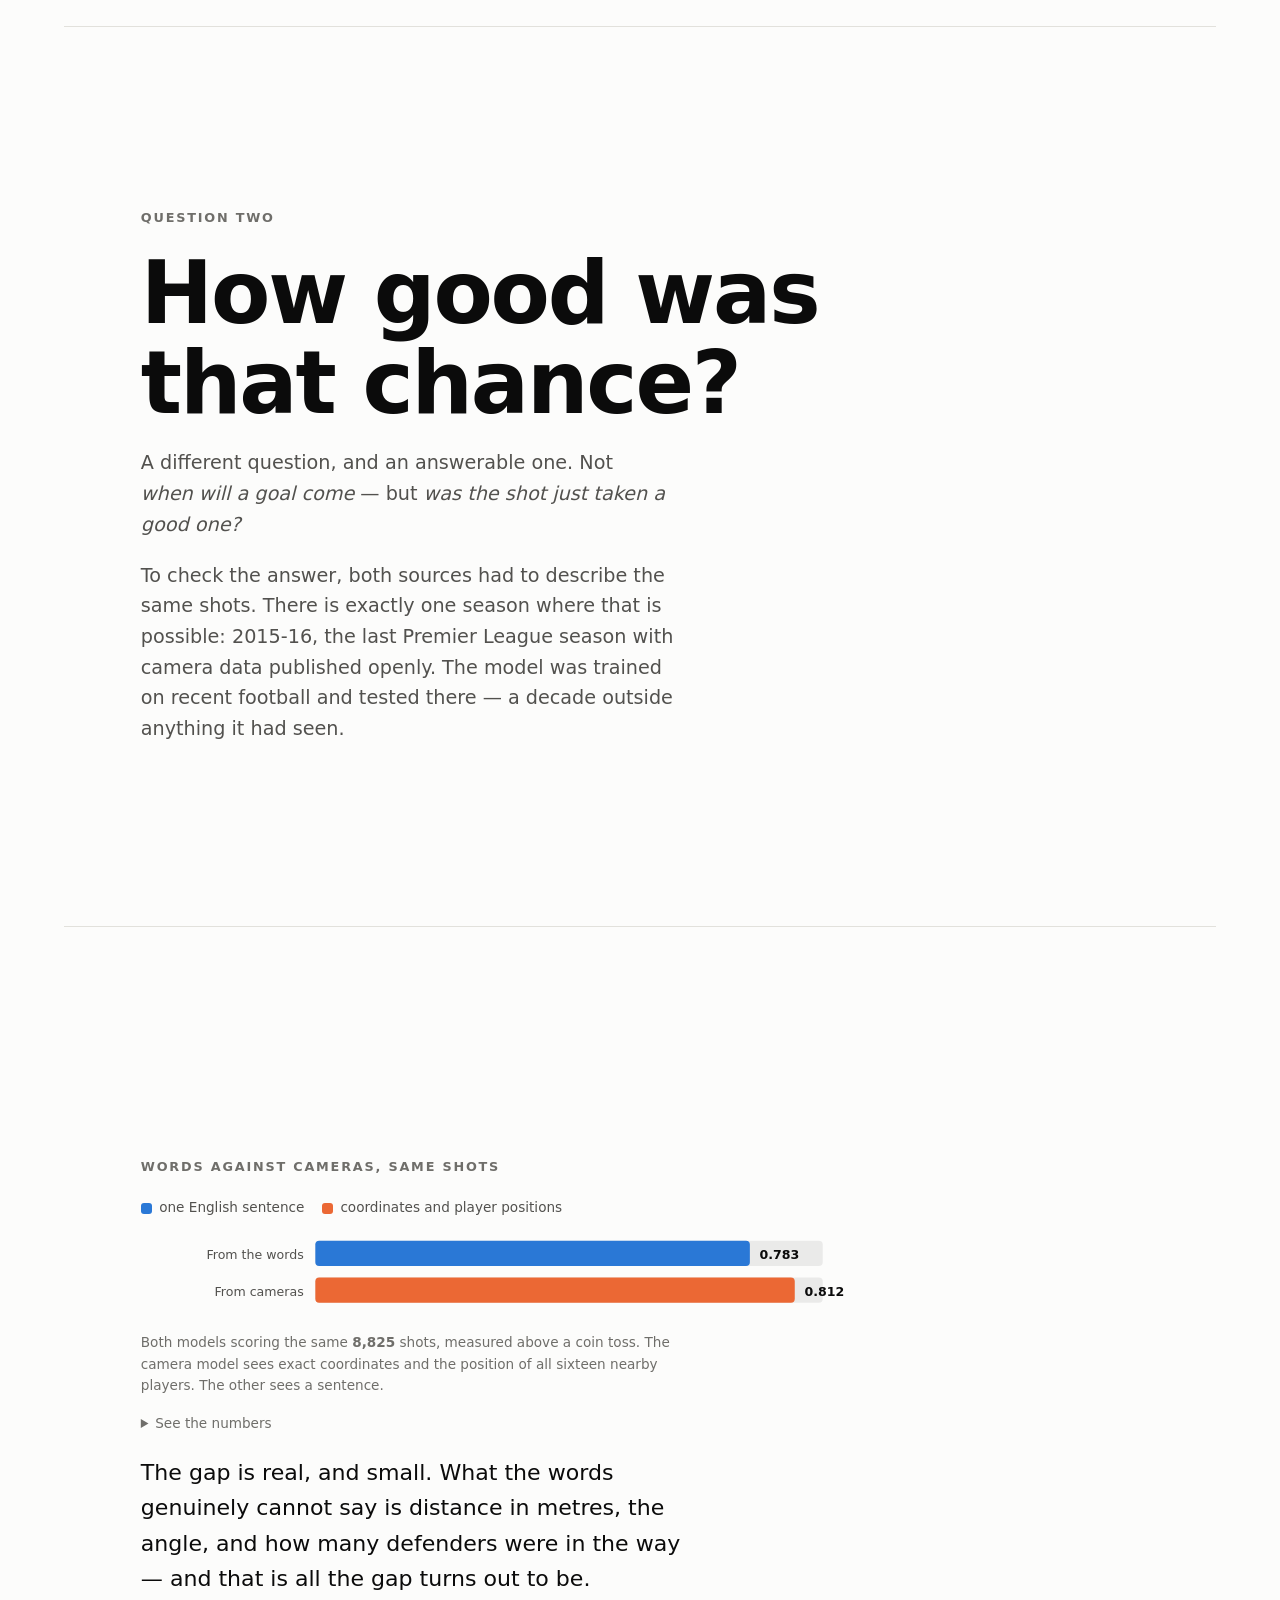
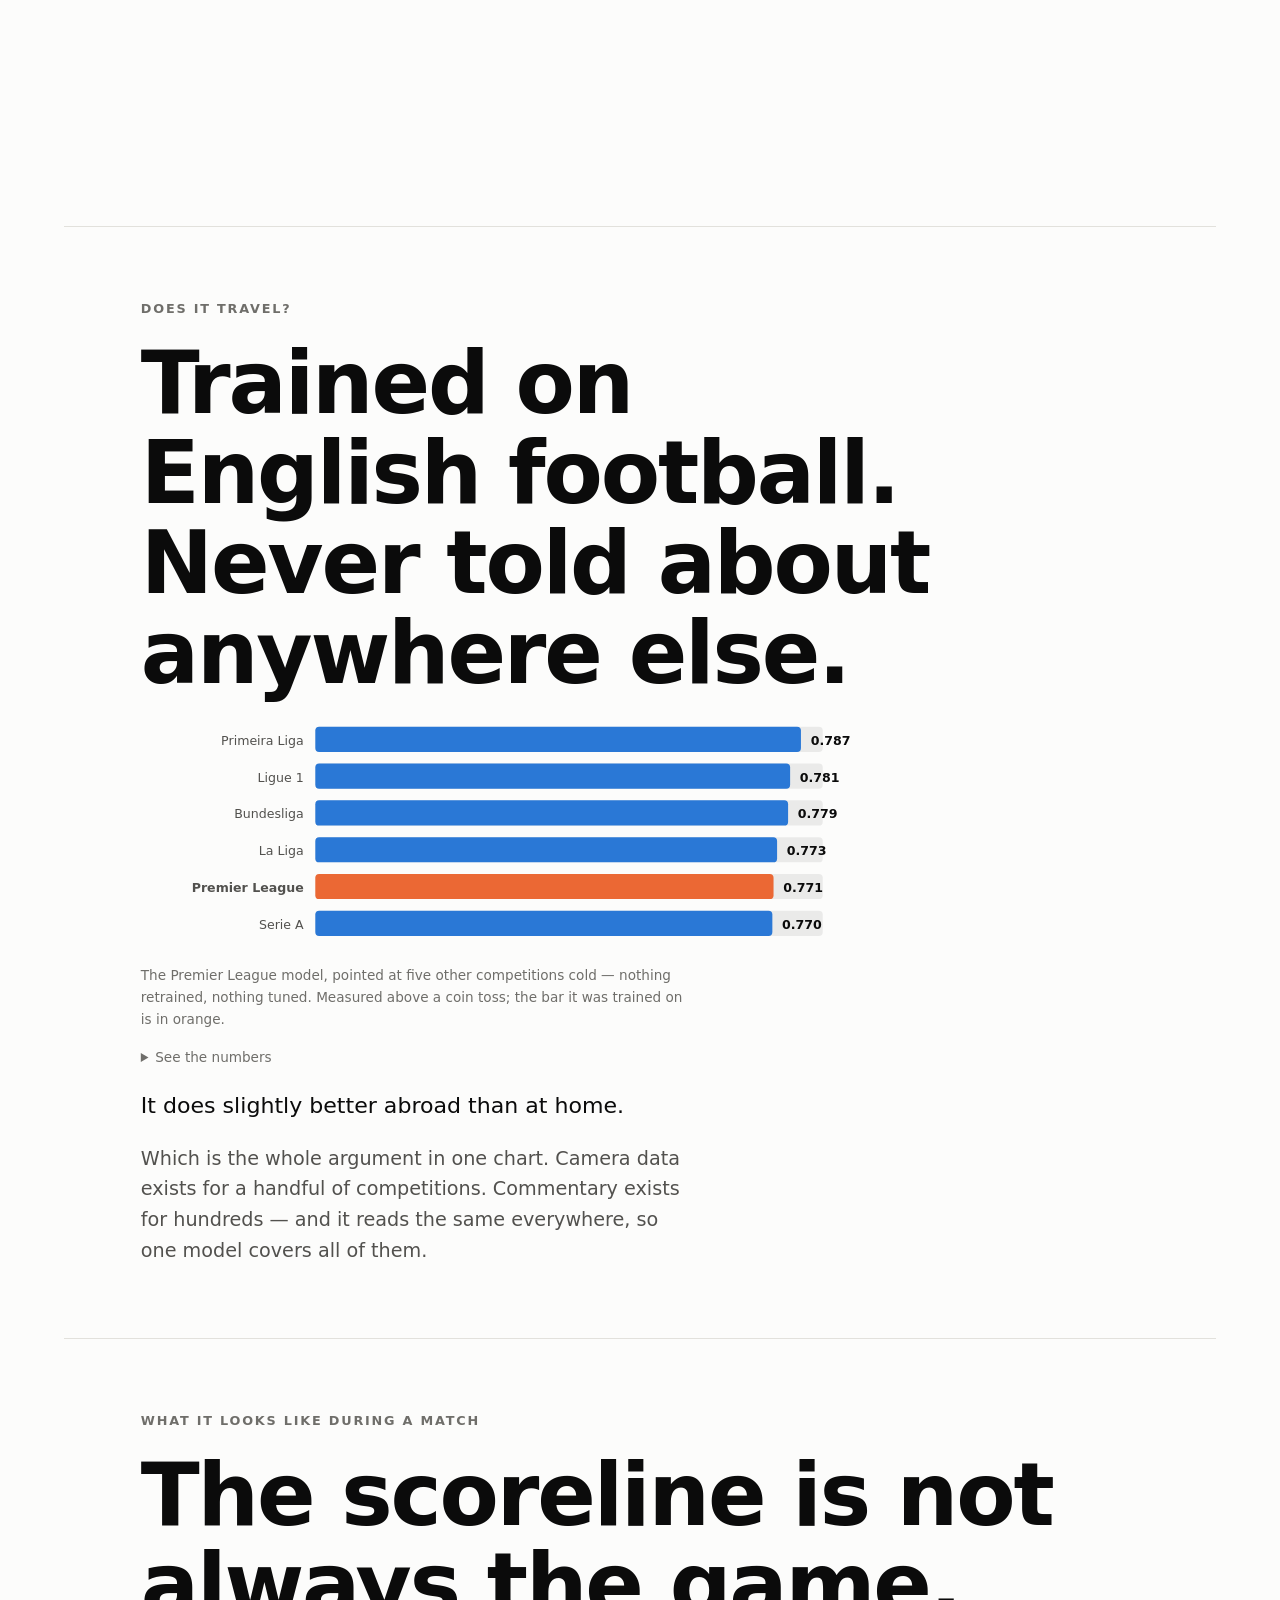
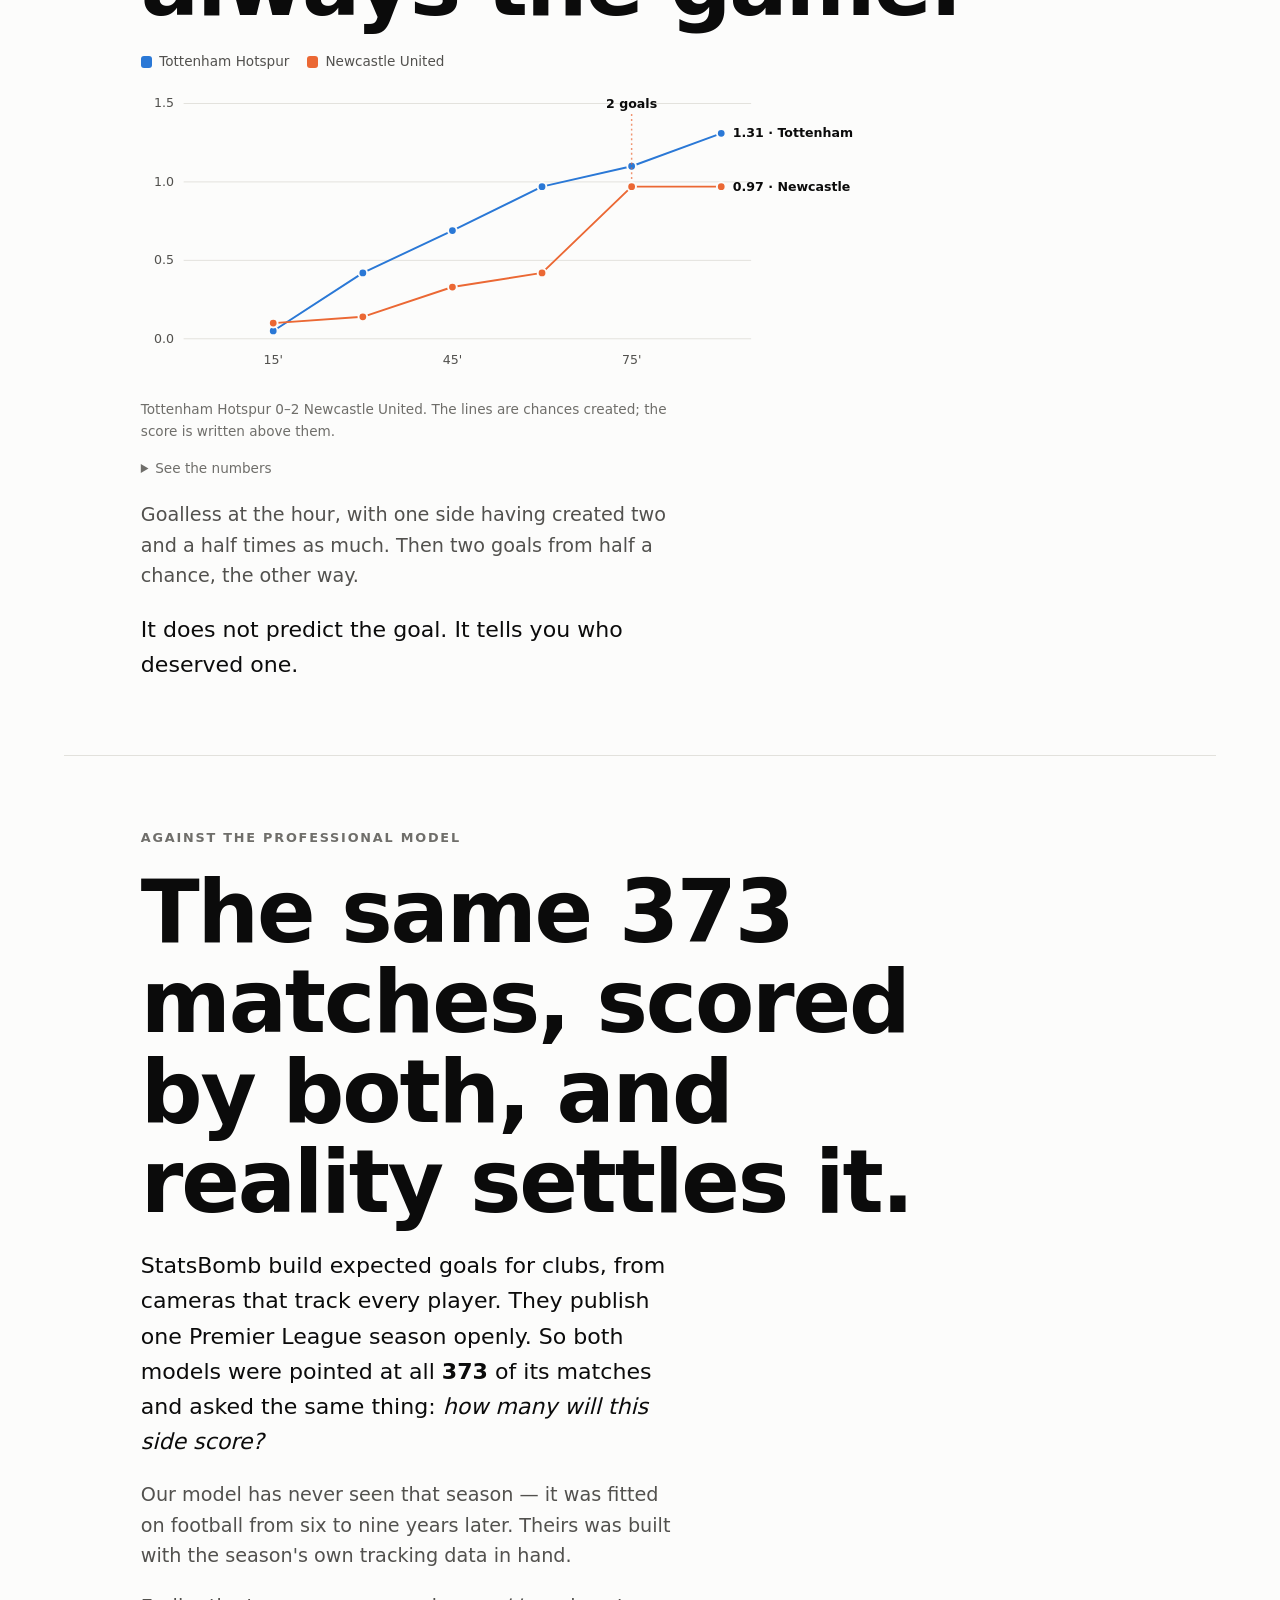
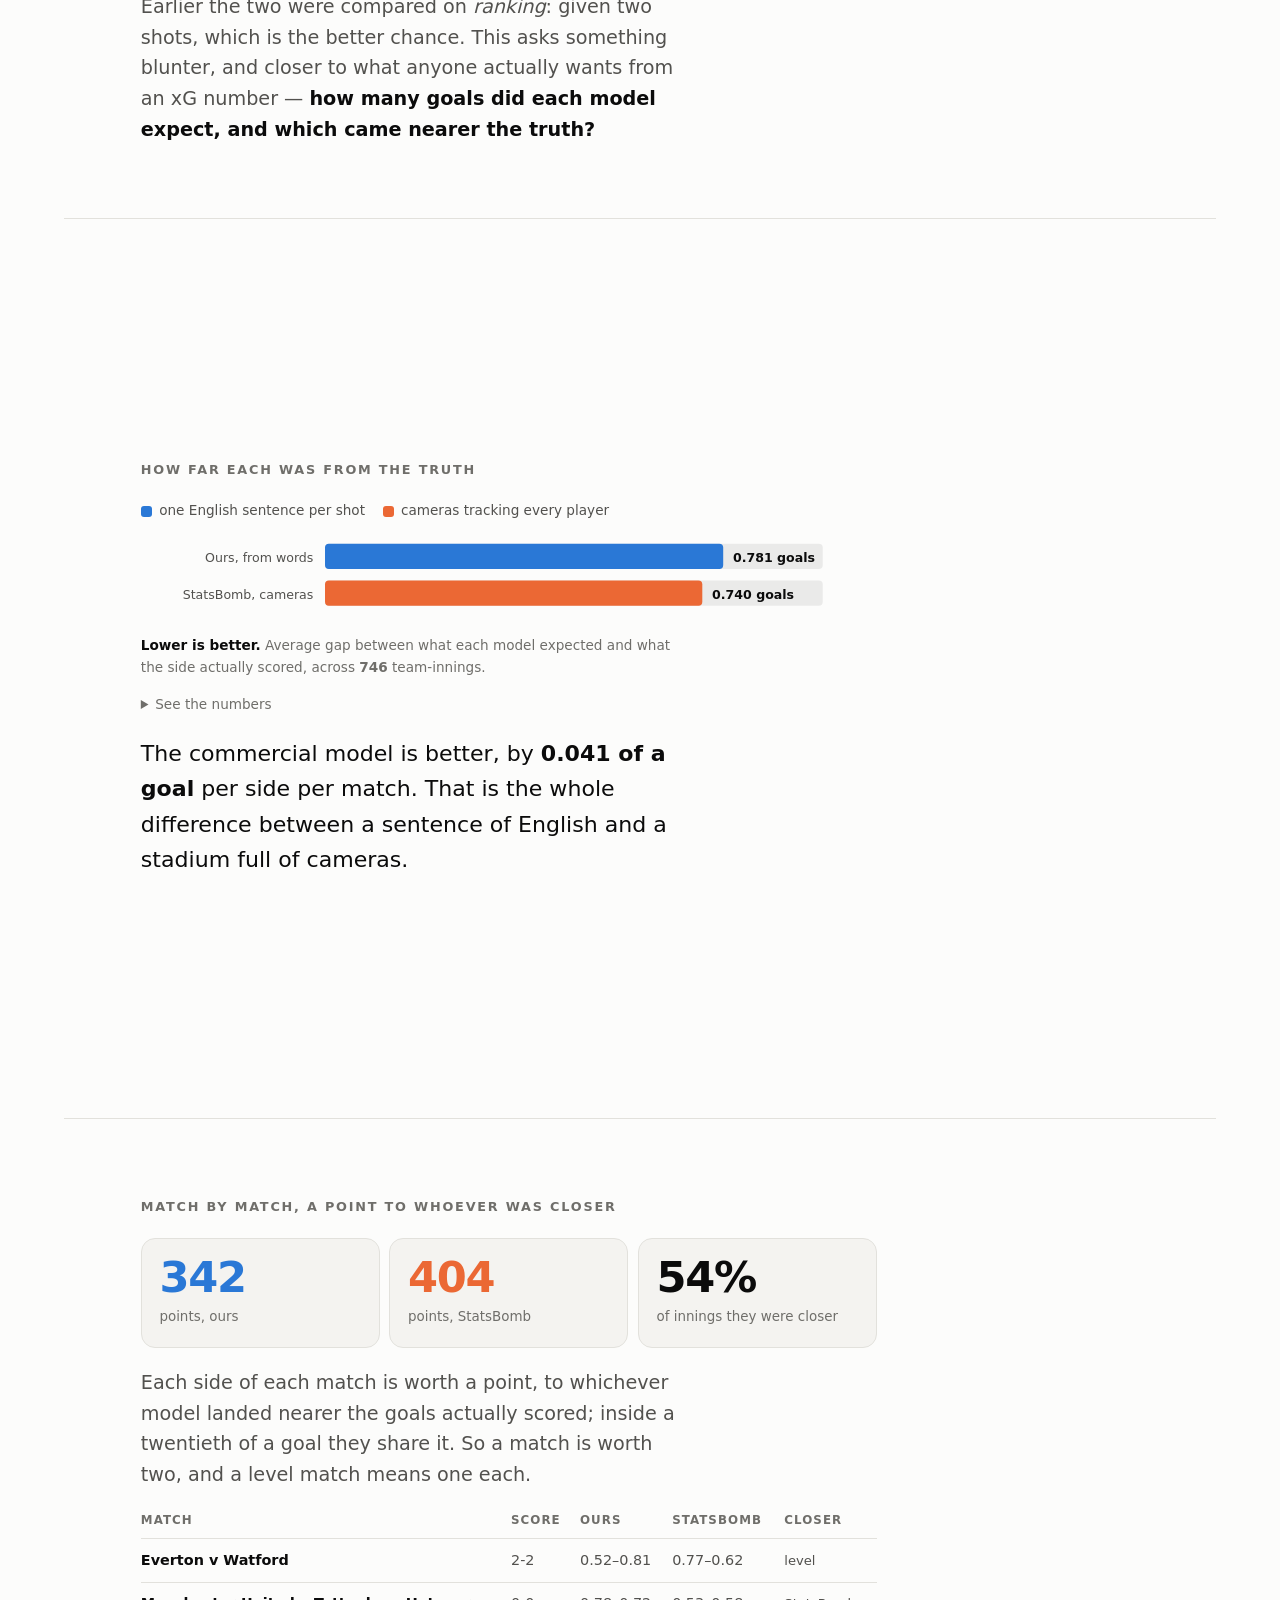
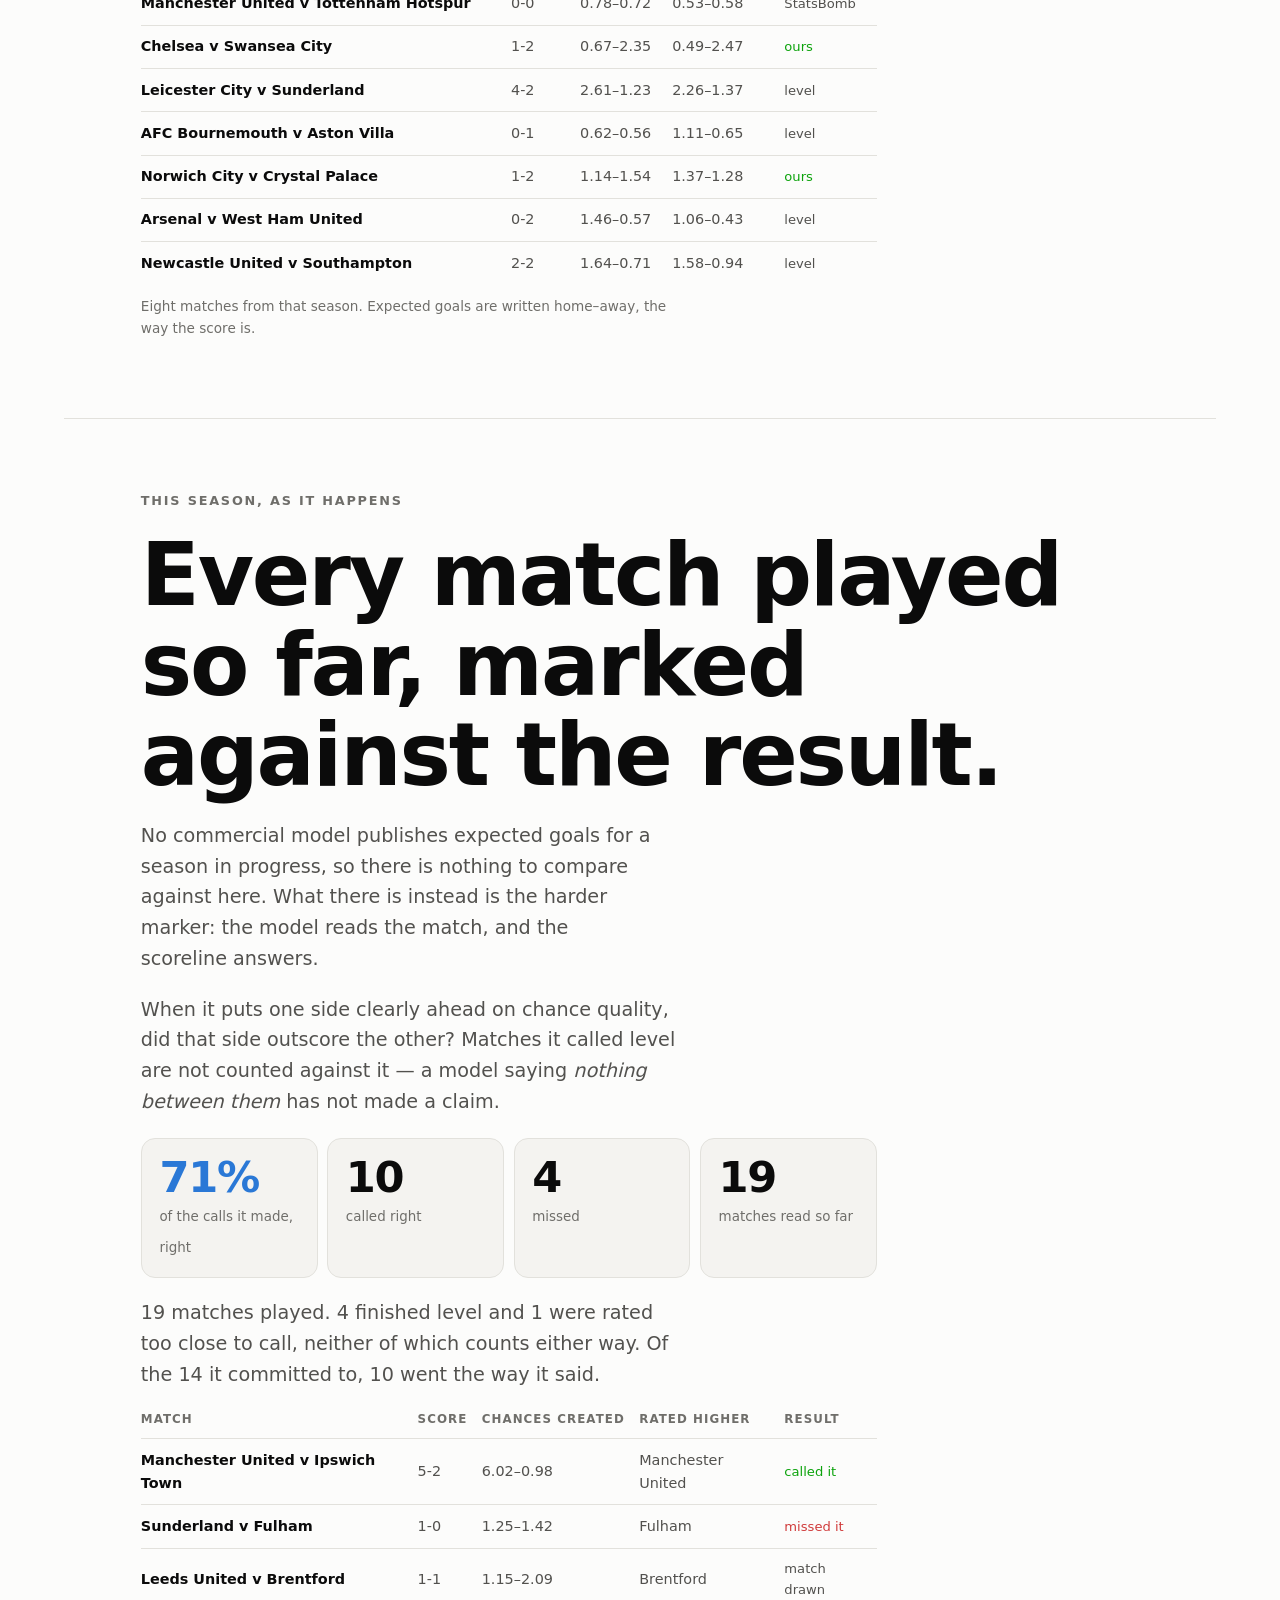
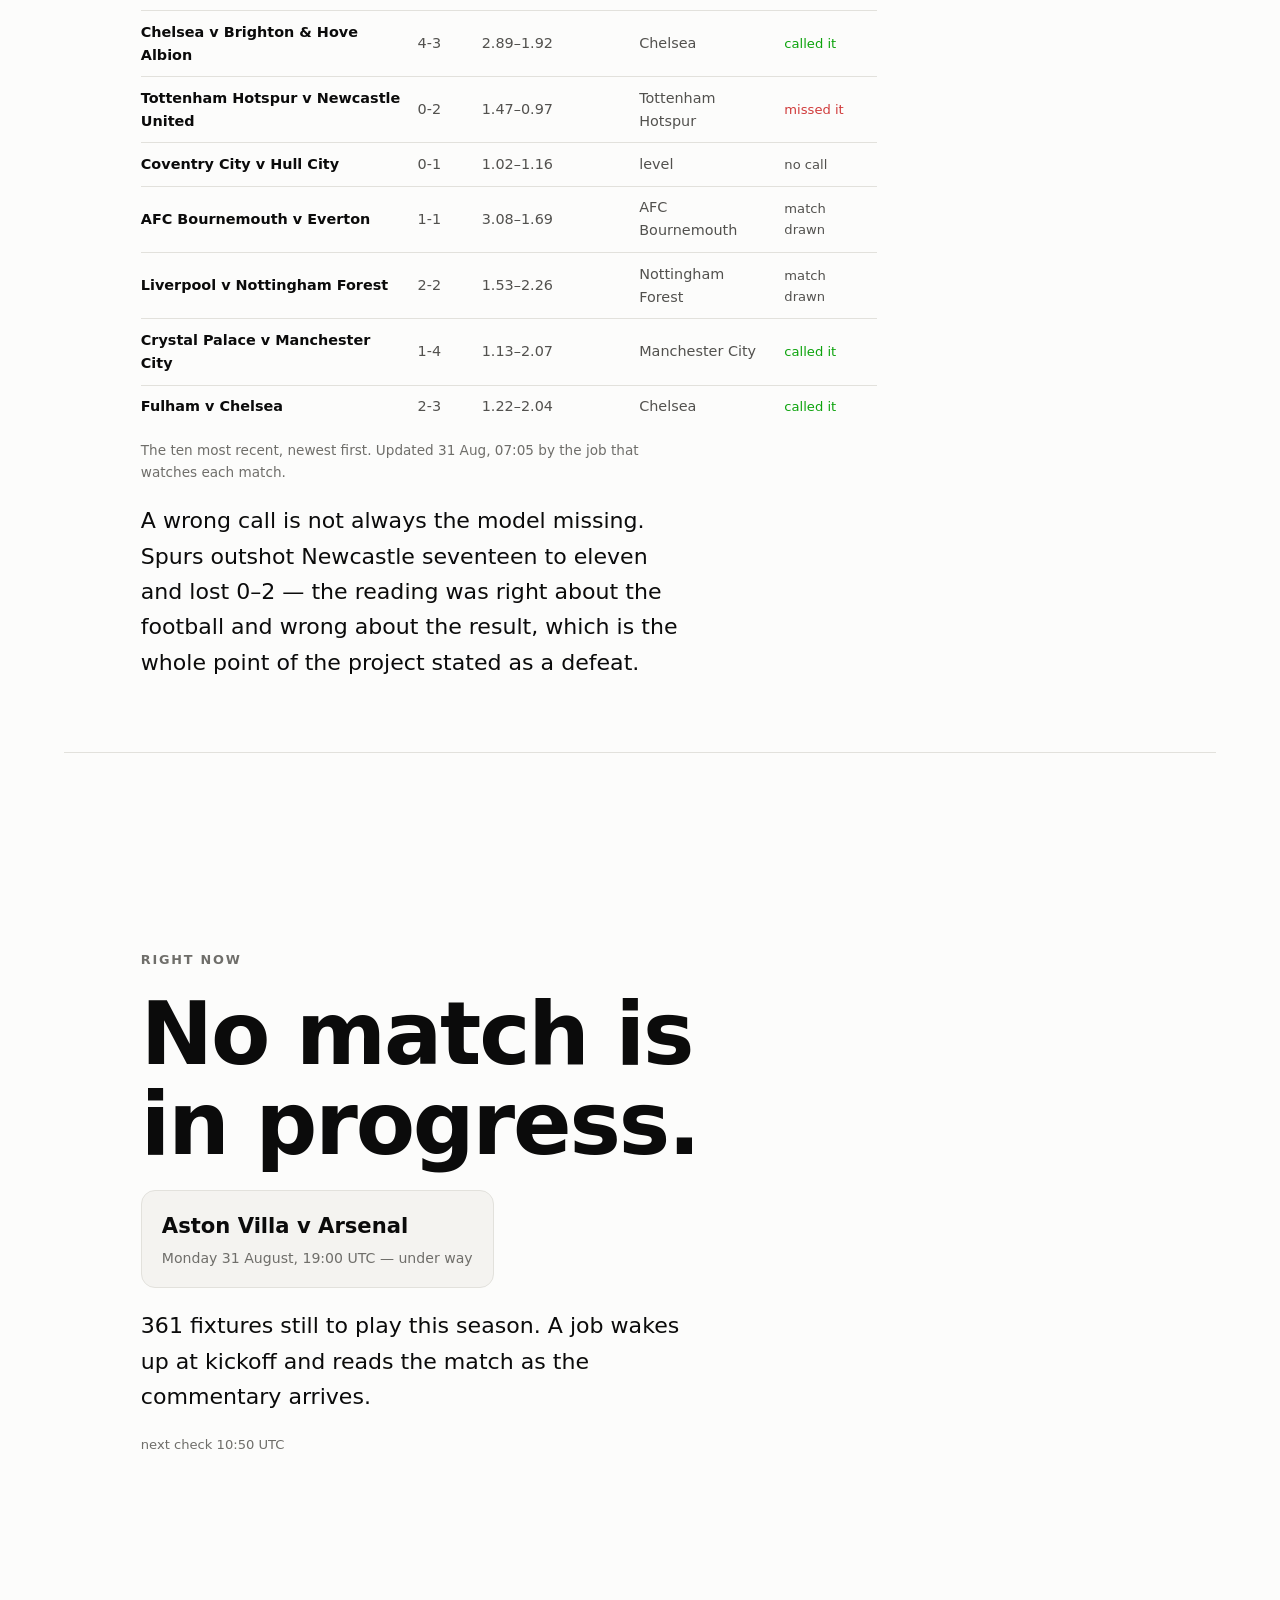
==== commit d8475d25: "Bring the live panel to the top, with the quarter-hour reading Nobody scrolls past nine sections to " ====
--- a/docs/index.html
+++ b/docs/index.html
@@ -8,7 +8,7 @@
 <meta name="color-scheme" content="light dark">
 <meta property="og:title" content="An expected-goals model that reads">
 <meta property="og:description" content="90% of a tracking-data model, from free commentary text. 87,980 shots, six leagues.">
-<link rel="stylesheet" href="style.css?v=67d5549">
+<link rel="stylesheet" href="style.css?v=a0b6260">
 </head>
 <body data-palette="#2a78d6,#eb6834">
 
@@ -248,10 +248,14 @@
   </section>
 
   <section id="now">
-    <p class="eyebrow">Right now</p>
+    <p class="eyebrow" id="now-eyebrow">
+      <span class="dot" id="now-dot" hidden aria-hidden="true"></span>
+      <span id="now-label">Right now</span>
+    </p>
     <h1 id="now-head">Checking the Premier League…</h1>
     <div id="now-body"></div>
     <p id="now-note" class="lead"></p>
+    <p class="clockline" id="now-clock"></p>
   </section>
 
   <section data-tight>
@@ -277,6 +281,6 @@
      from the results.</p>
 </footer>
 
-<script type="module" src="app.js?v=67d5549"></script>
+<script type="module" src="app.js?v=a0b6260"></script>
 </body>
 </html>
--- a/docs/style.css
+++ b/docs/style.css
@@ -298,3 +298,32 @@
 .scoreline span { font-size: .84rem; color: var(--ink-3); }
 .scoreline div[data-tone="ours"] b { color: var(--series-1); }
 .scoreline div[data-tone="theirs"] b { color: var(--series-2); }
+
+/* ---------- the live indicator ---------- */
+
+#now-eyebrow { display: flex; align-items: center; gap: .55rem; }
+
+.dot {
+  width: .6rem; height: .6rem; border-radius: 50%;
+  background: var(--good); flex: none;
+  box-shadow: 0 0 0 0 color-mix(in oklab, var(--good) 60%, transparent);
+}
+@media (prefers-reduced-motion: no-preference) {
+  .dot { animation: pulse 1.8s ease-out infinite; }
+}
+@keyframes pulse {
+  0%   { box-shadow: 0 0 0 0 color-mix(in oklab, var(--good) 65%, transparent); }
+  70%  { box-shadow: 0 0 0 .55rem color-mix(in oklab, var(--good) 0%, transparent); }
+  100% { box-shadow: 0 0 0 0 color-mix(in oklab, var(--good) 0%, transparent); }
+}
+
+.clockline {
+  font-size: .82rem; color: var(--ink-3); font-variant-numeric: tabular-nums;
+}
+
+/* the timeline strip under a live match */
+.mini { width: 100%; margin-top: .35rem; overflow: visible; }
+.mini text { fill: var(--ink-3); font-size: 11px; }
+.mini .home { stroke: var(--series-1); }
+.mini .away { stroke: var(--series-2); }
+.tl-head { font-size: .78rem; color: var(--ink-3); margin-top: .5rem; }
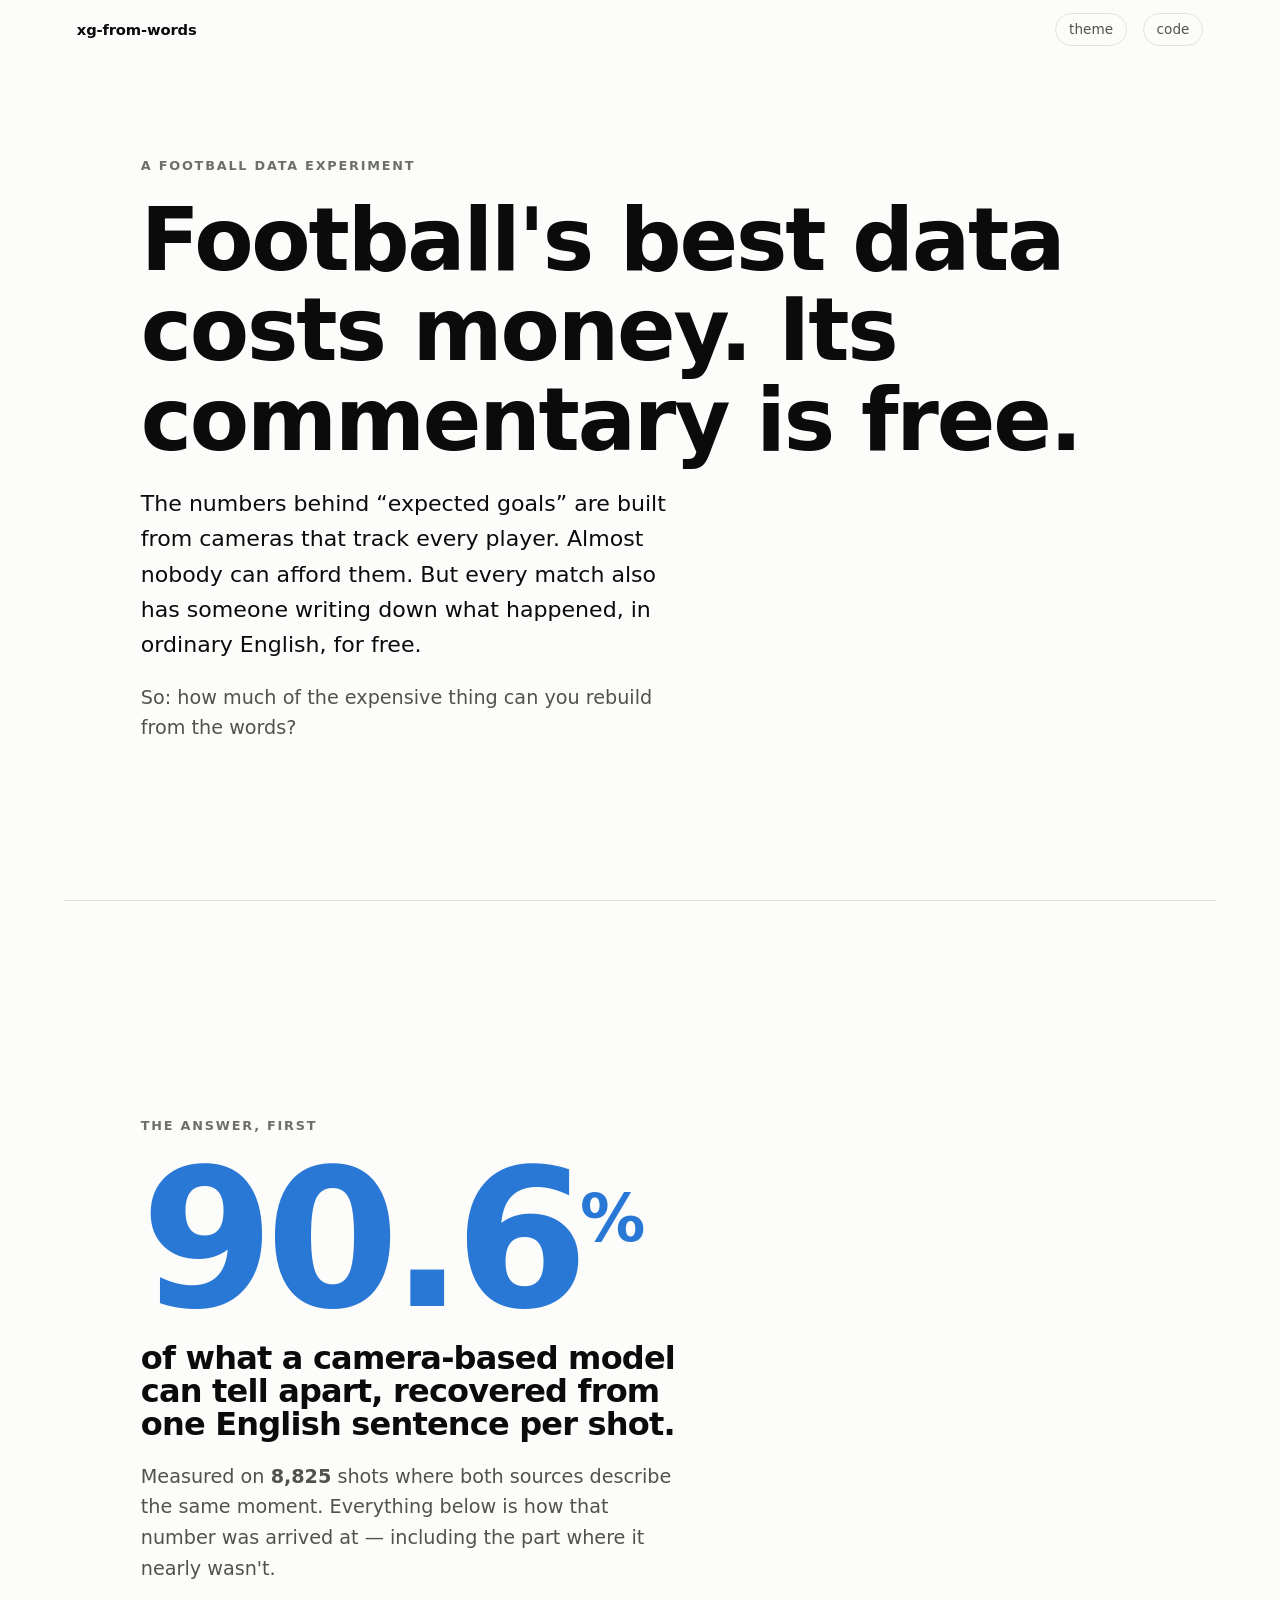
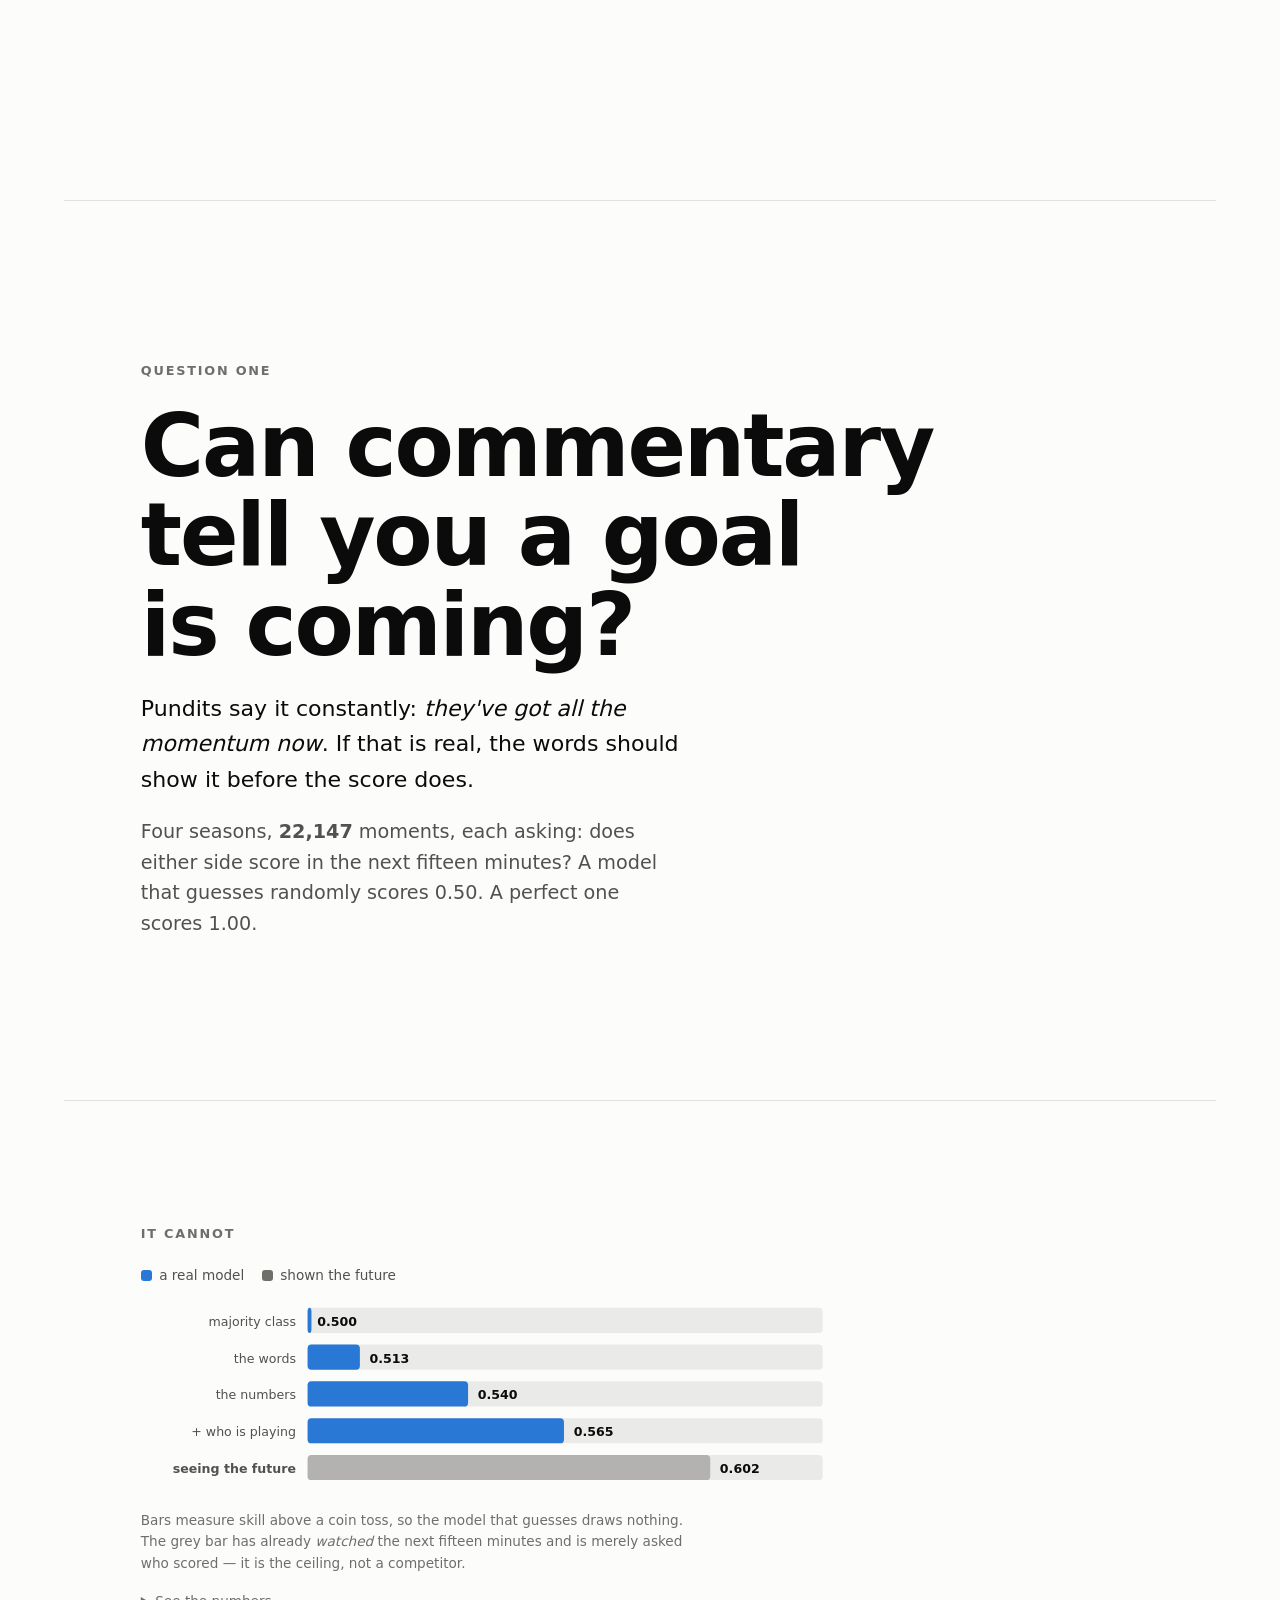
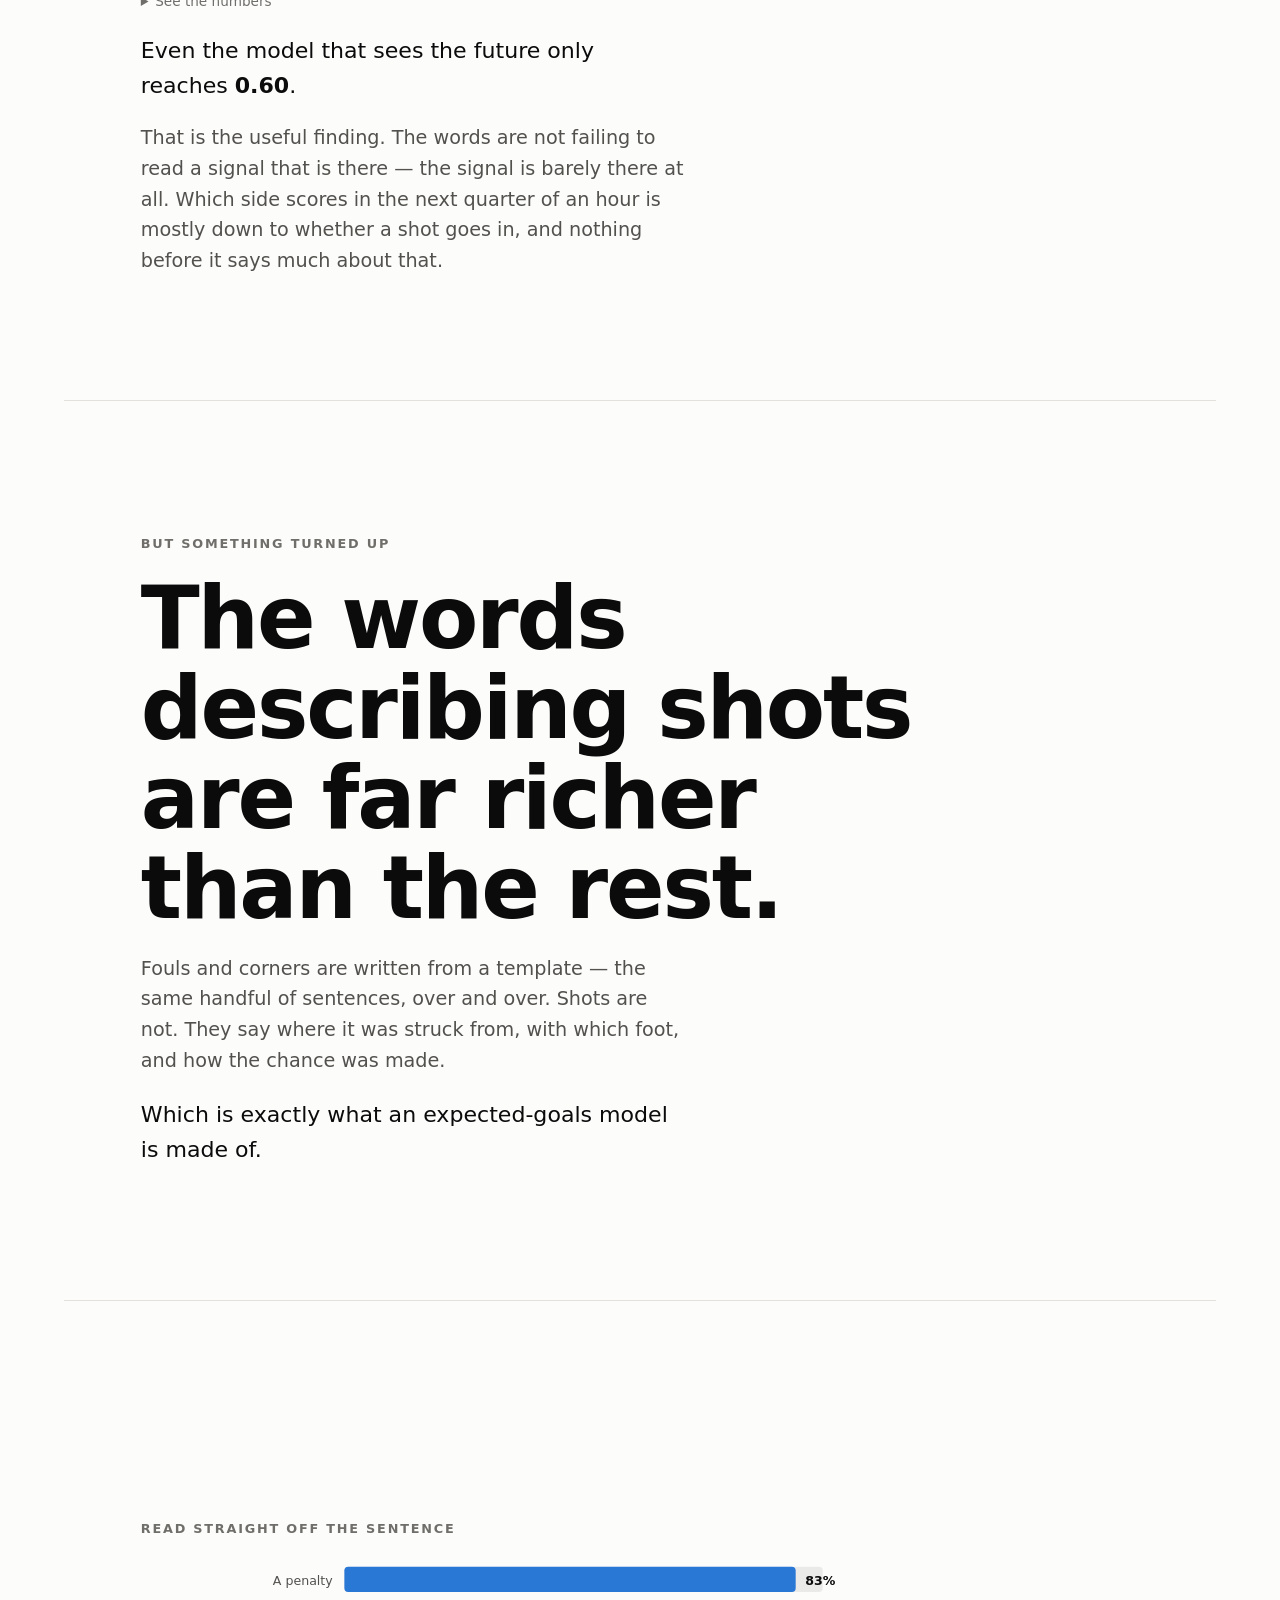
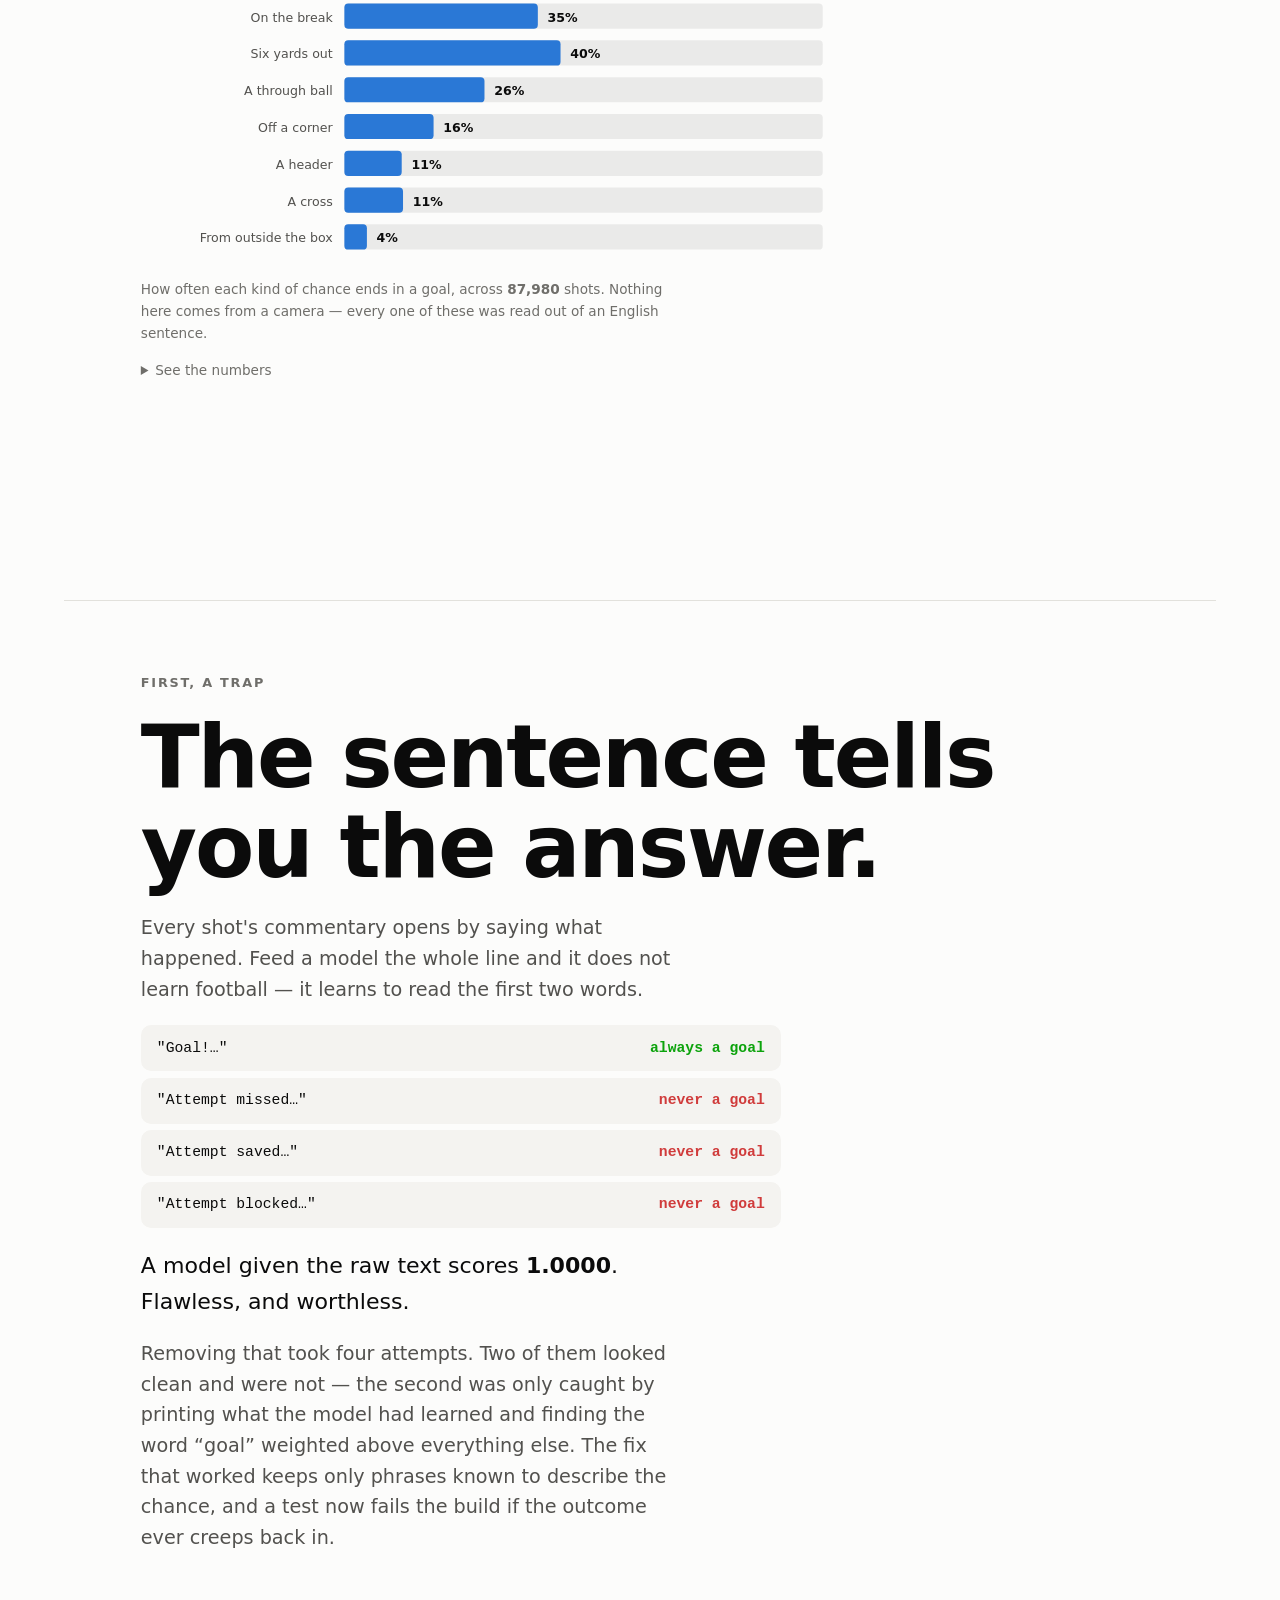
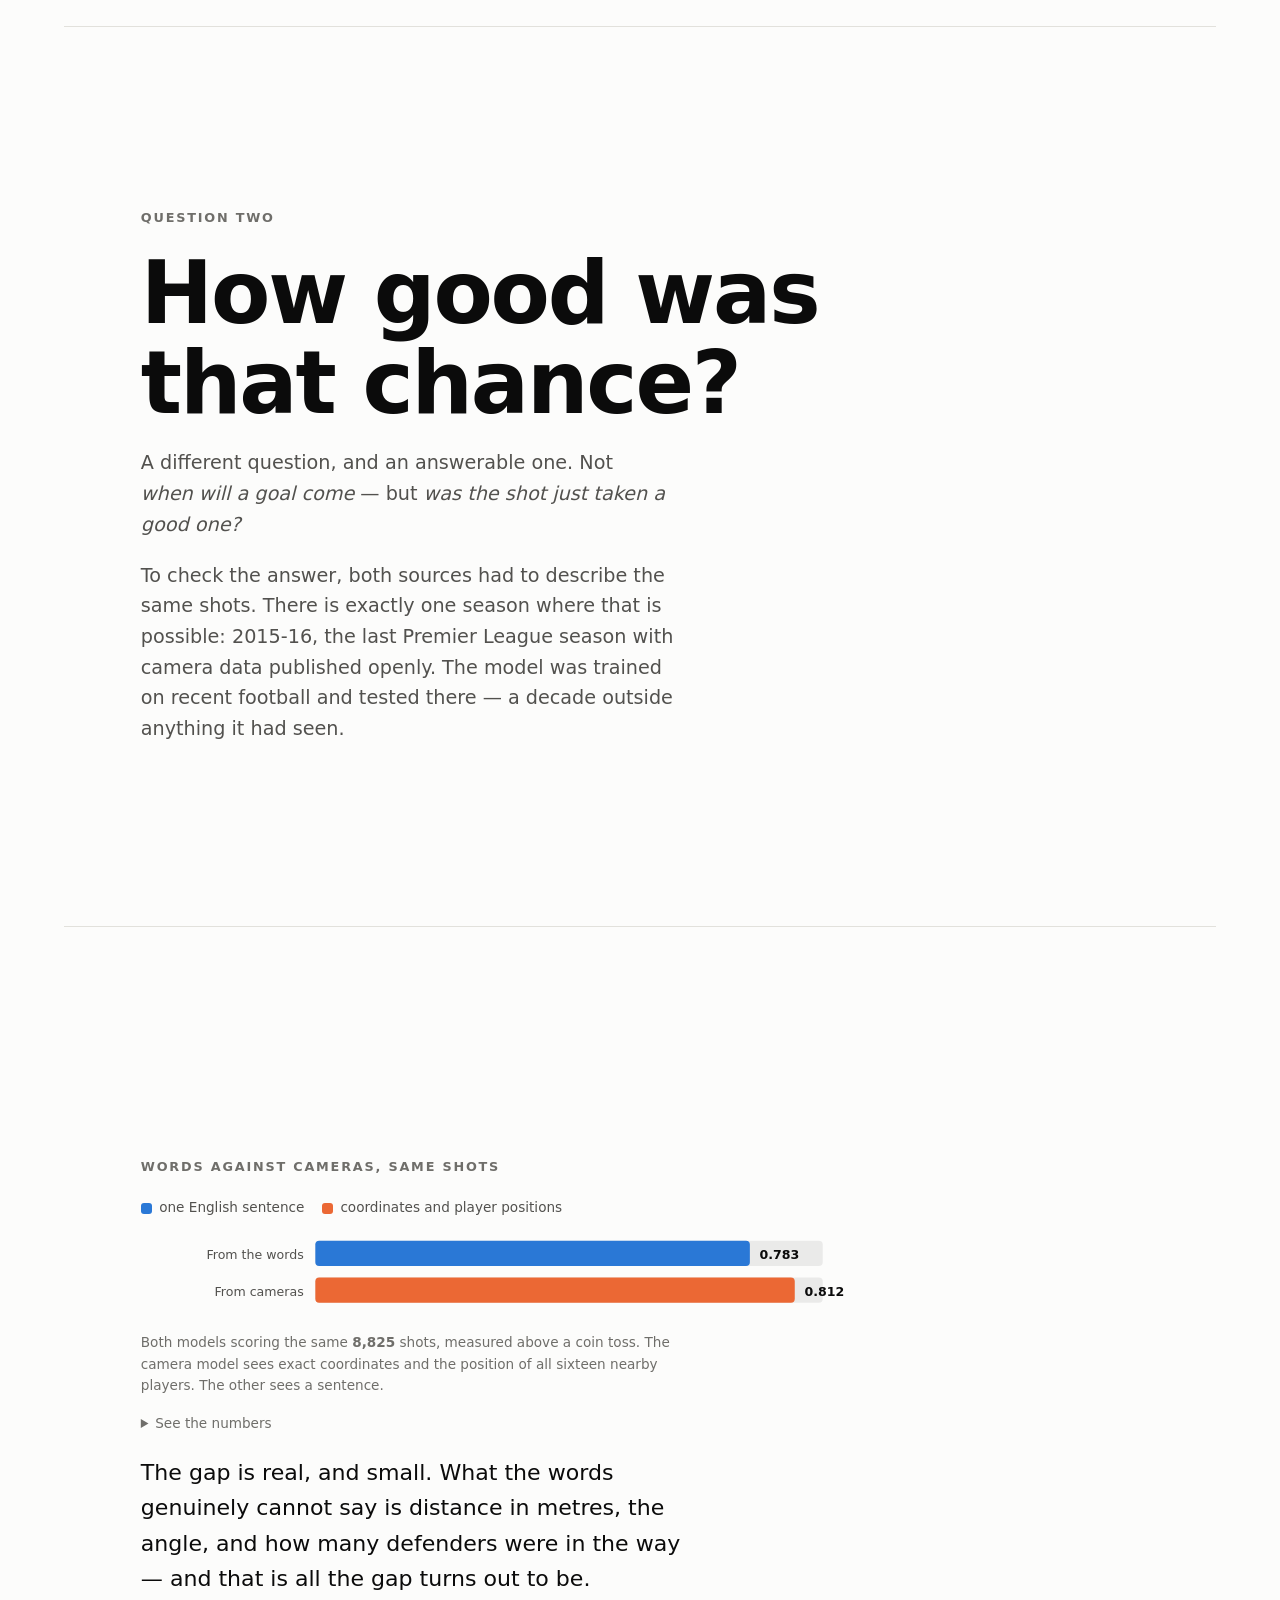
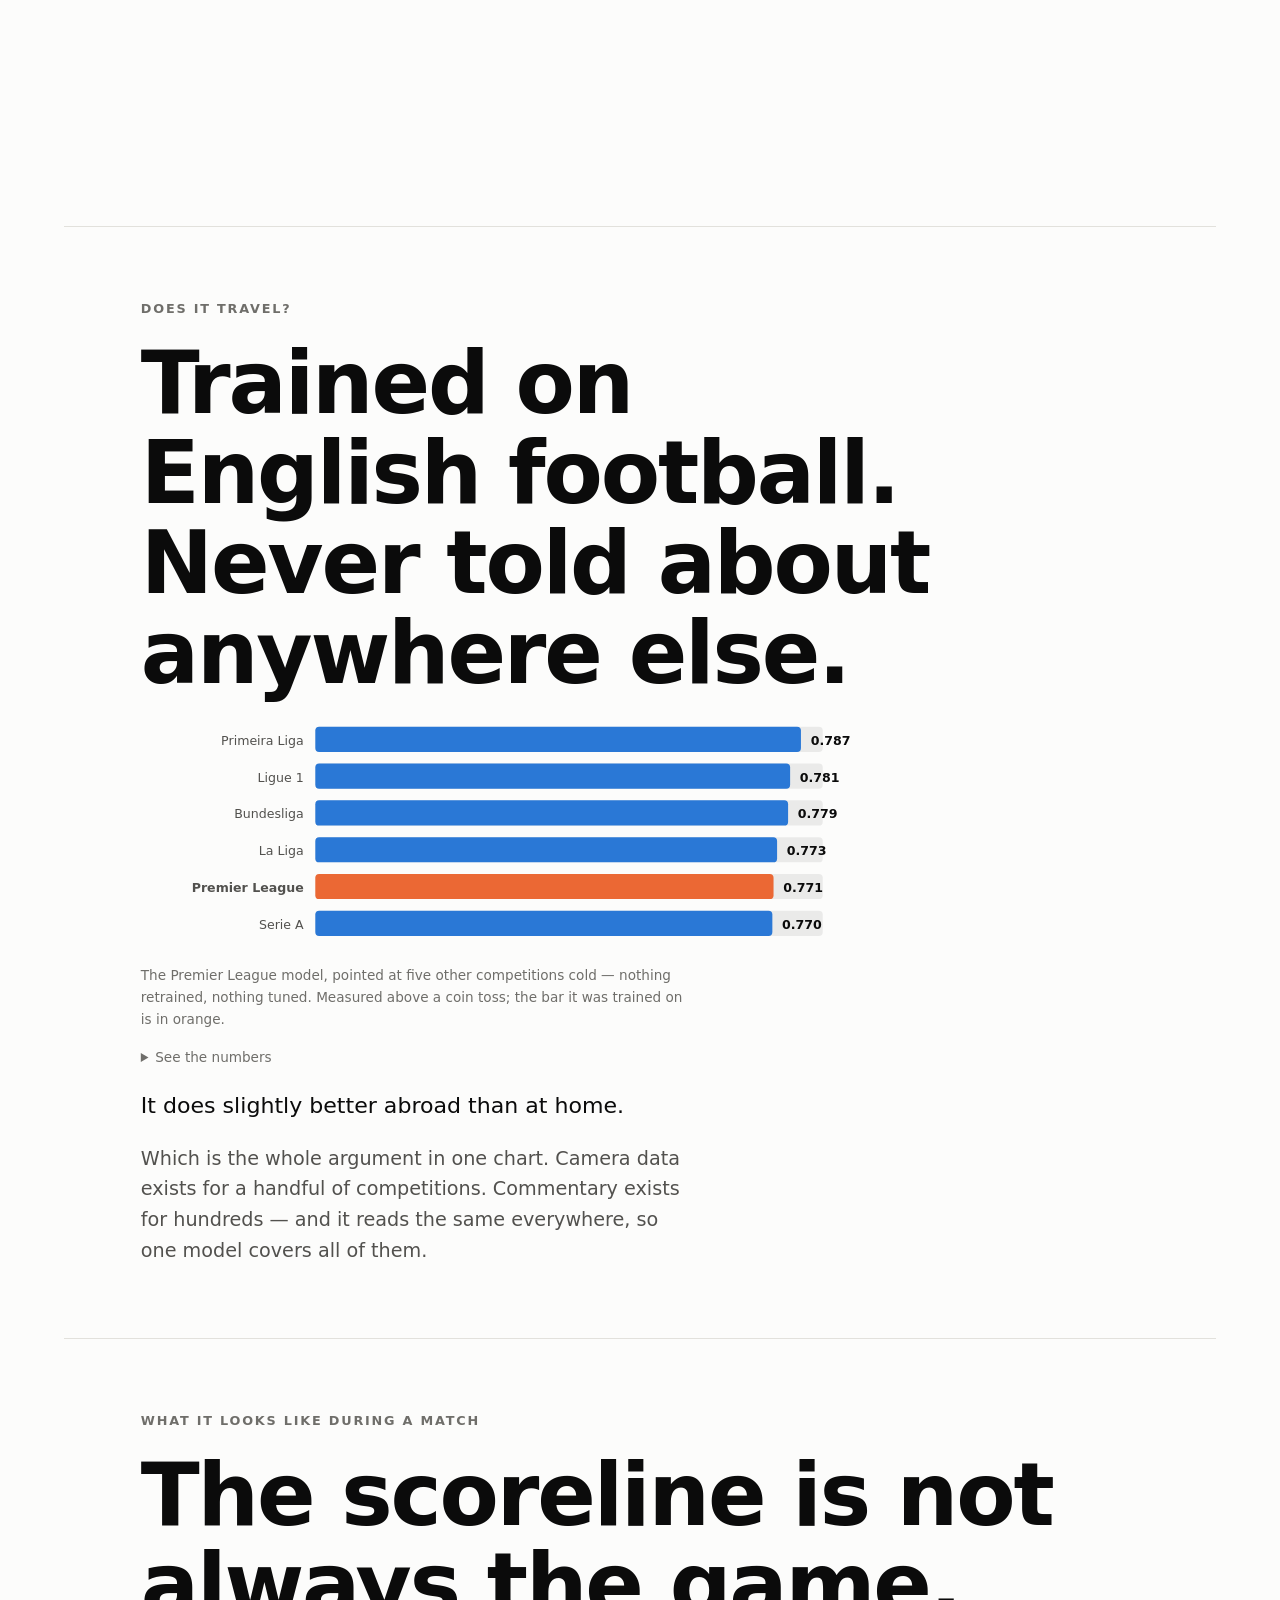
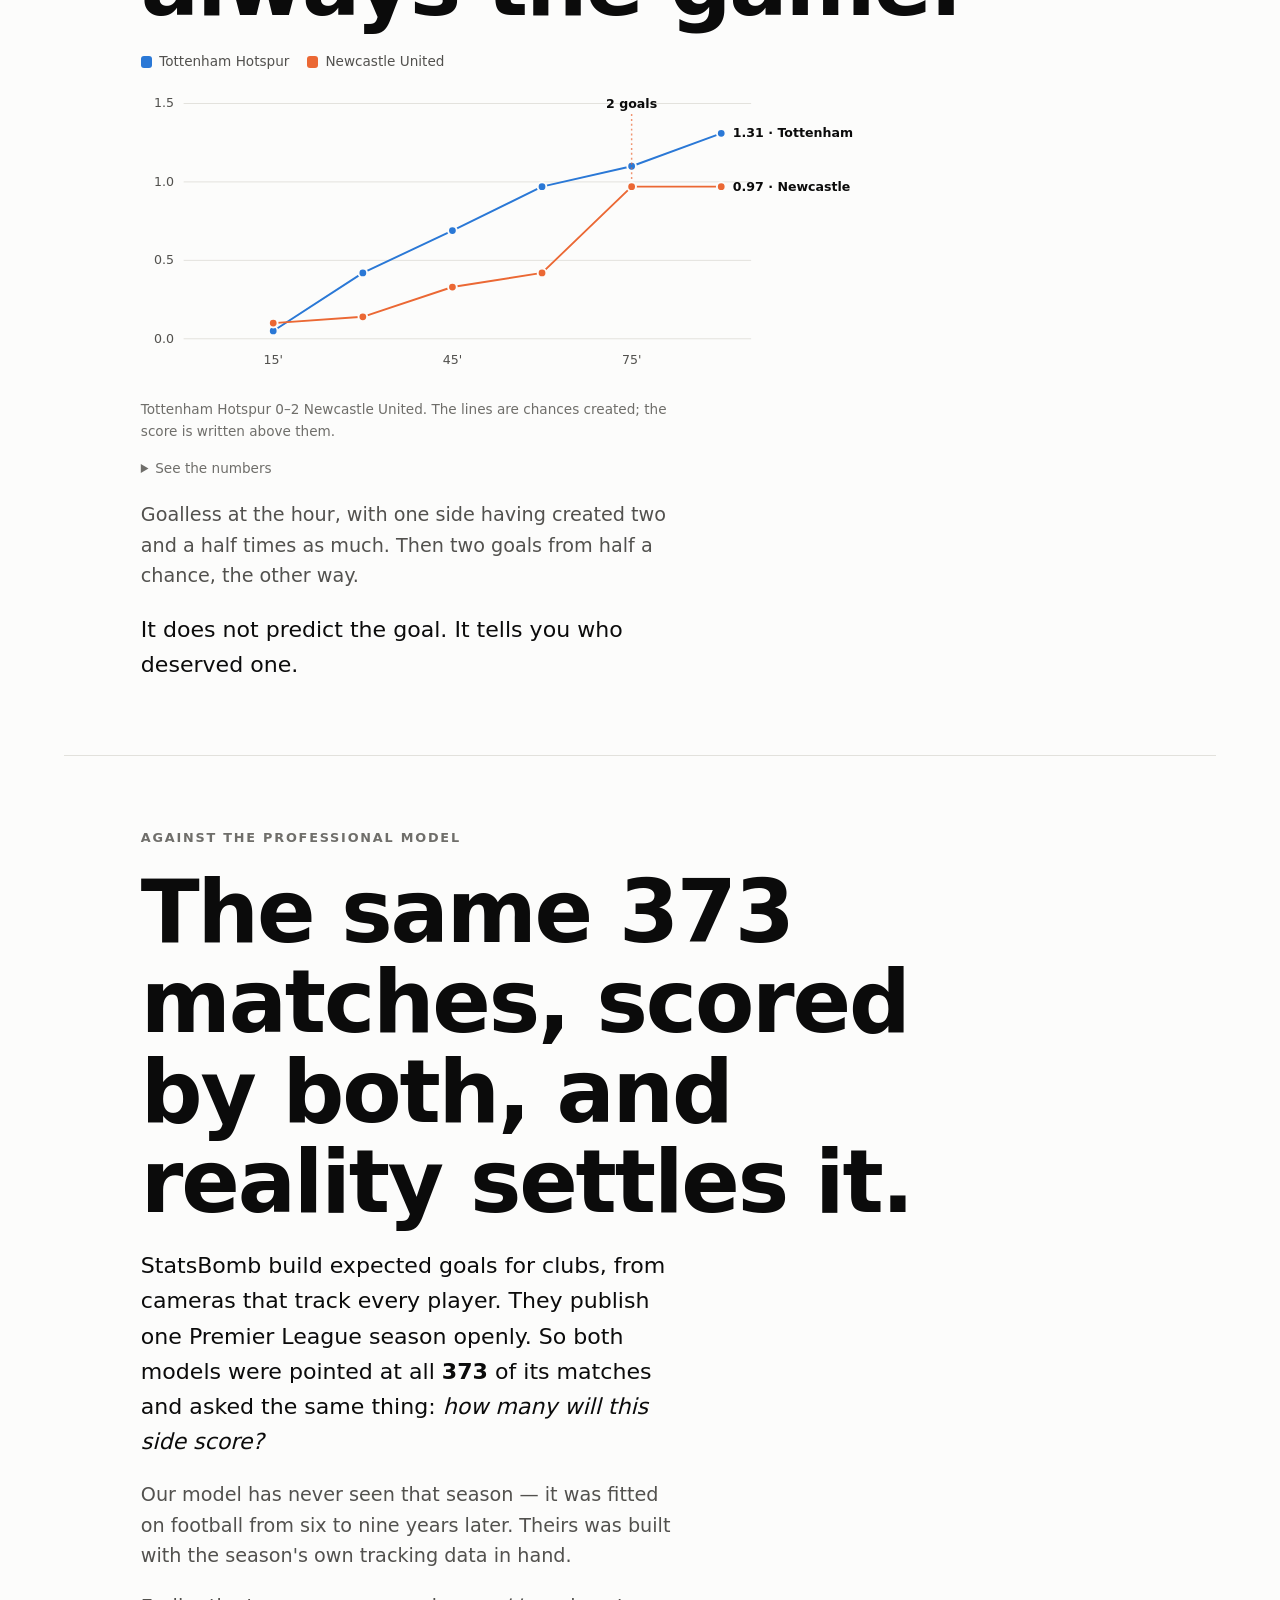
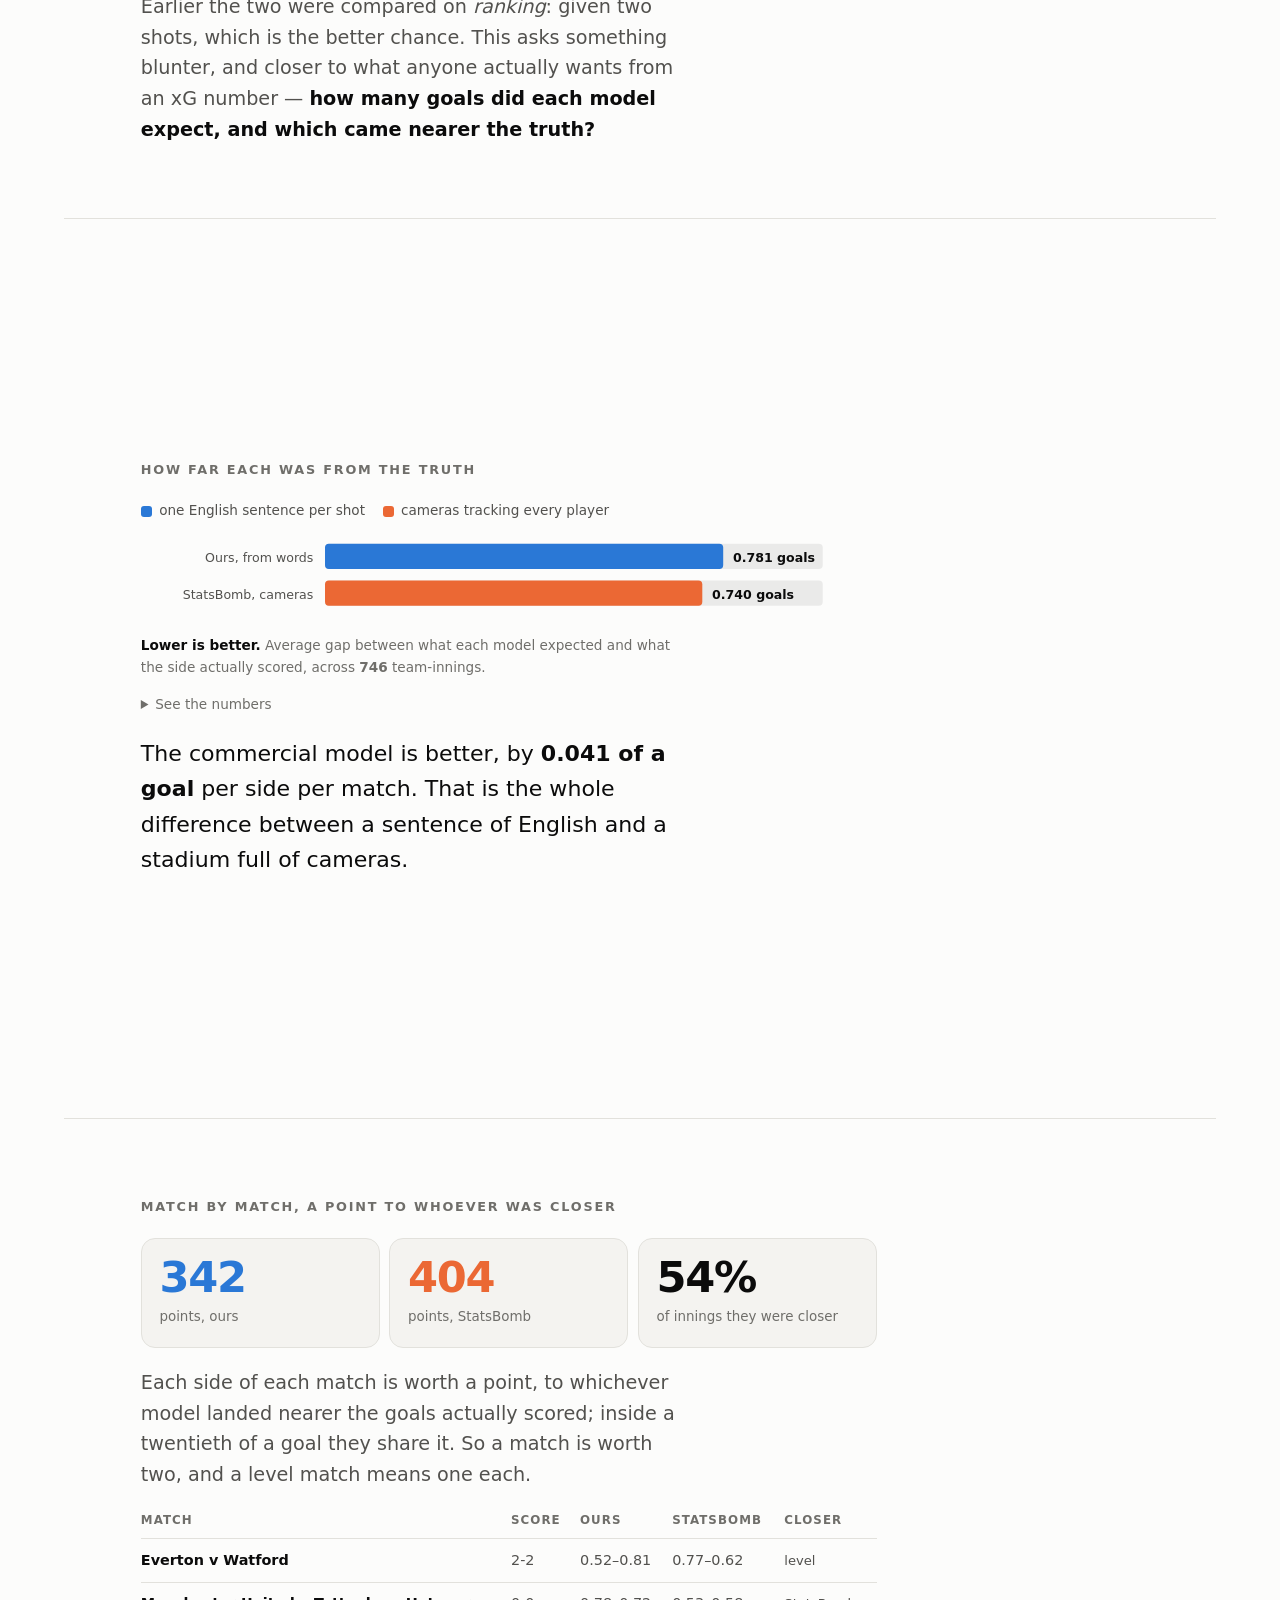
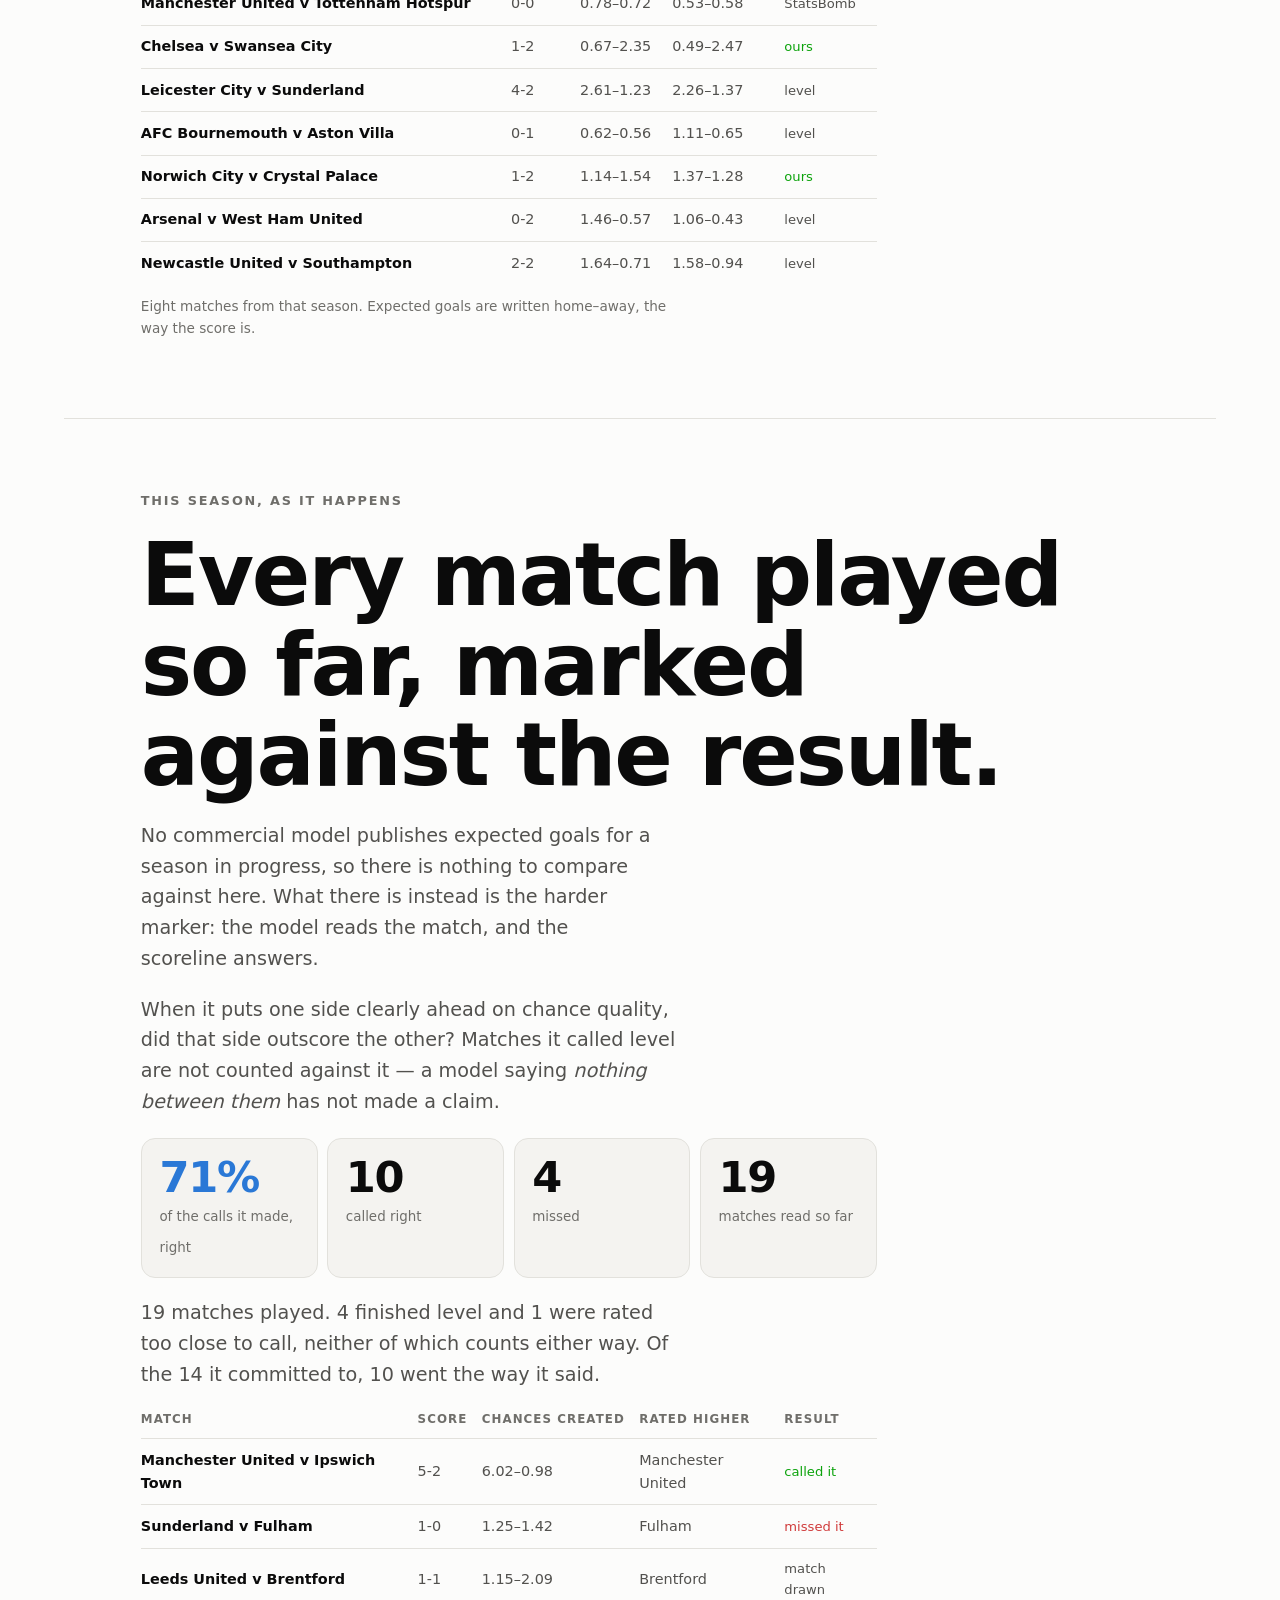
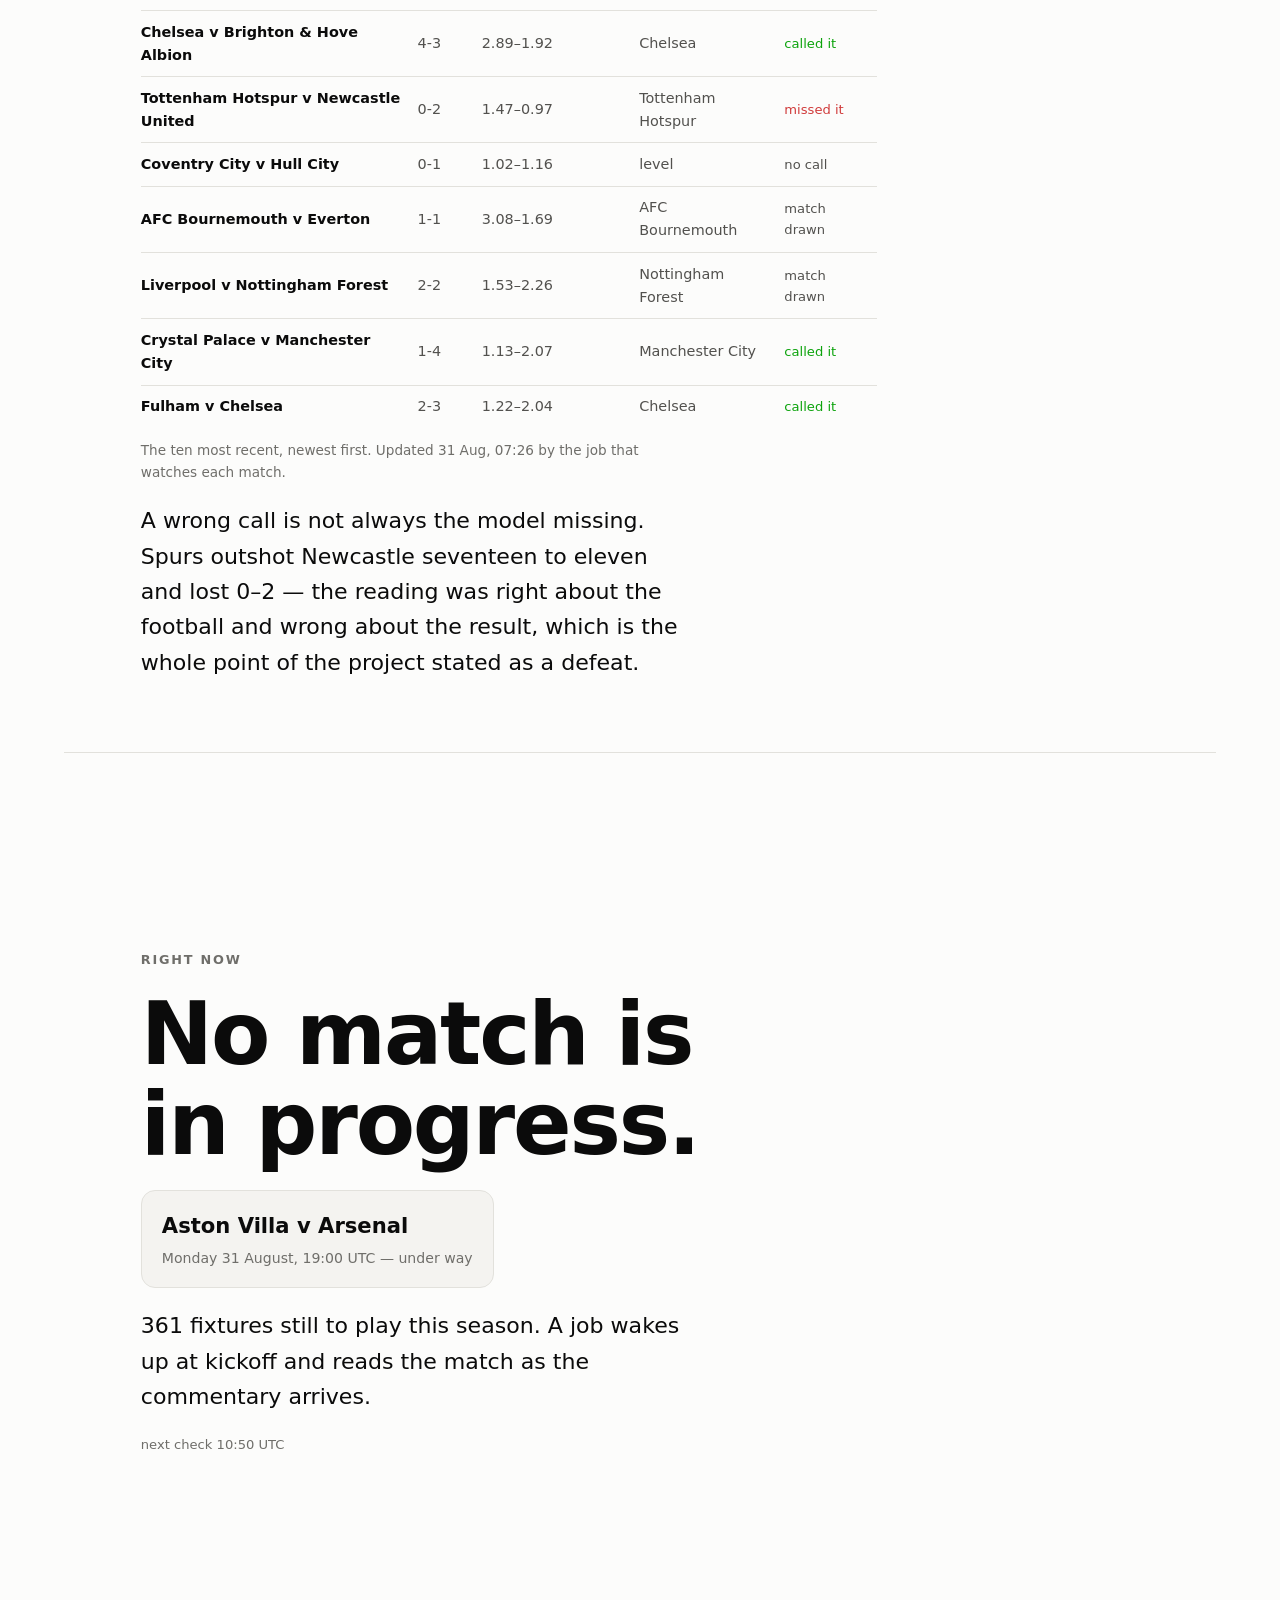
==== commit 6e48e432: "Make the pipeline reproducible, and fail when it is not Three things broke in one day for want of en" ====
--- a/docs/index.html
+++ b/docs/index.html
@@ -8,7 +8,7 @@
 <meta name="color-scheme" content="light dark">
 <meta property="og:title" content="An expected-goals model that reads">
 <meta property="og:description" content="90% of a tracking-data model, from free commentary text. 87,980 shots, six leagues.">
-<link rel="stylesheet" href="style.css?v=a0b6260">
+<link rel="stylesheet" href="style.css?v=d8475d2">
 </head>
 <body data-palette="#2a78d6,#eb6834">
 
@@ -281,6 +281,6 @@
      from the results.</p>
 </footer>
 
-<script type="module" src="app.js?v=a0b6260"></script>
+<script type="module" src="app.js?v=d8475d2"></script>
 </body>
 </html>
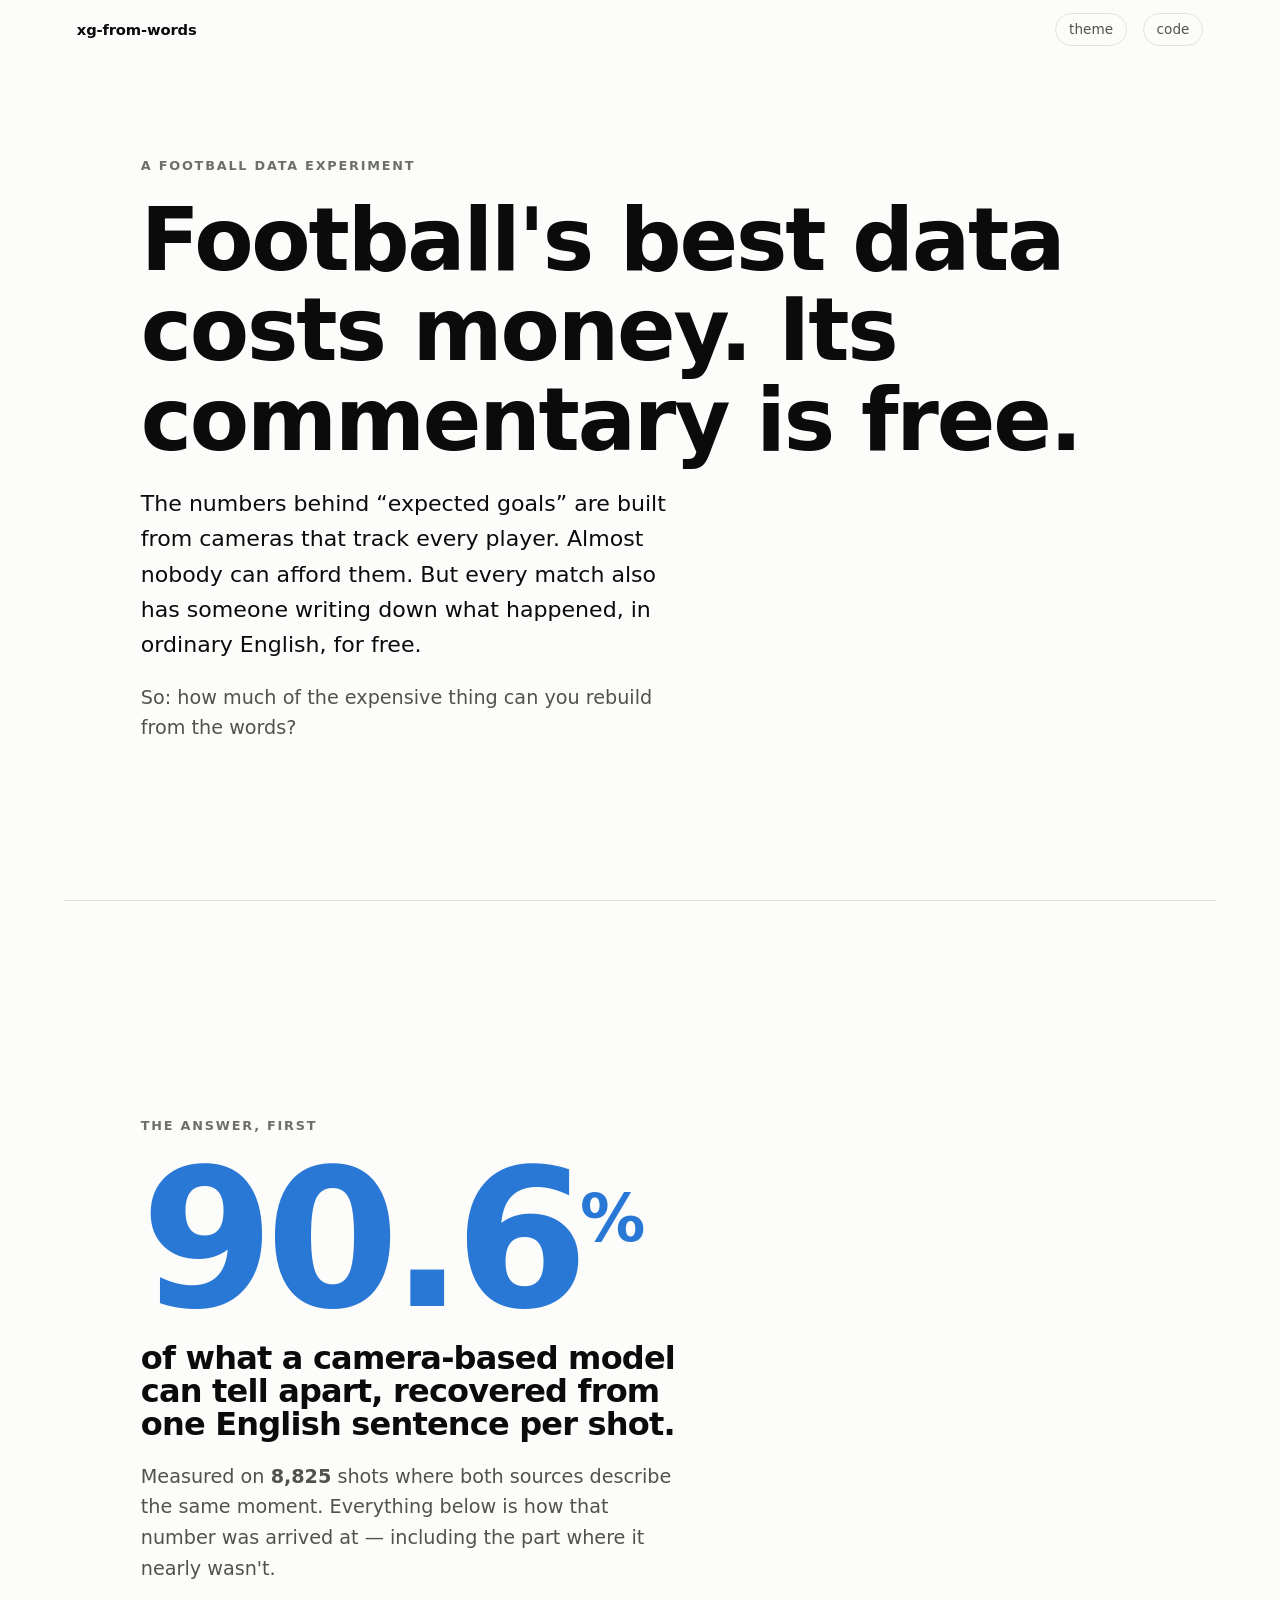
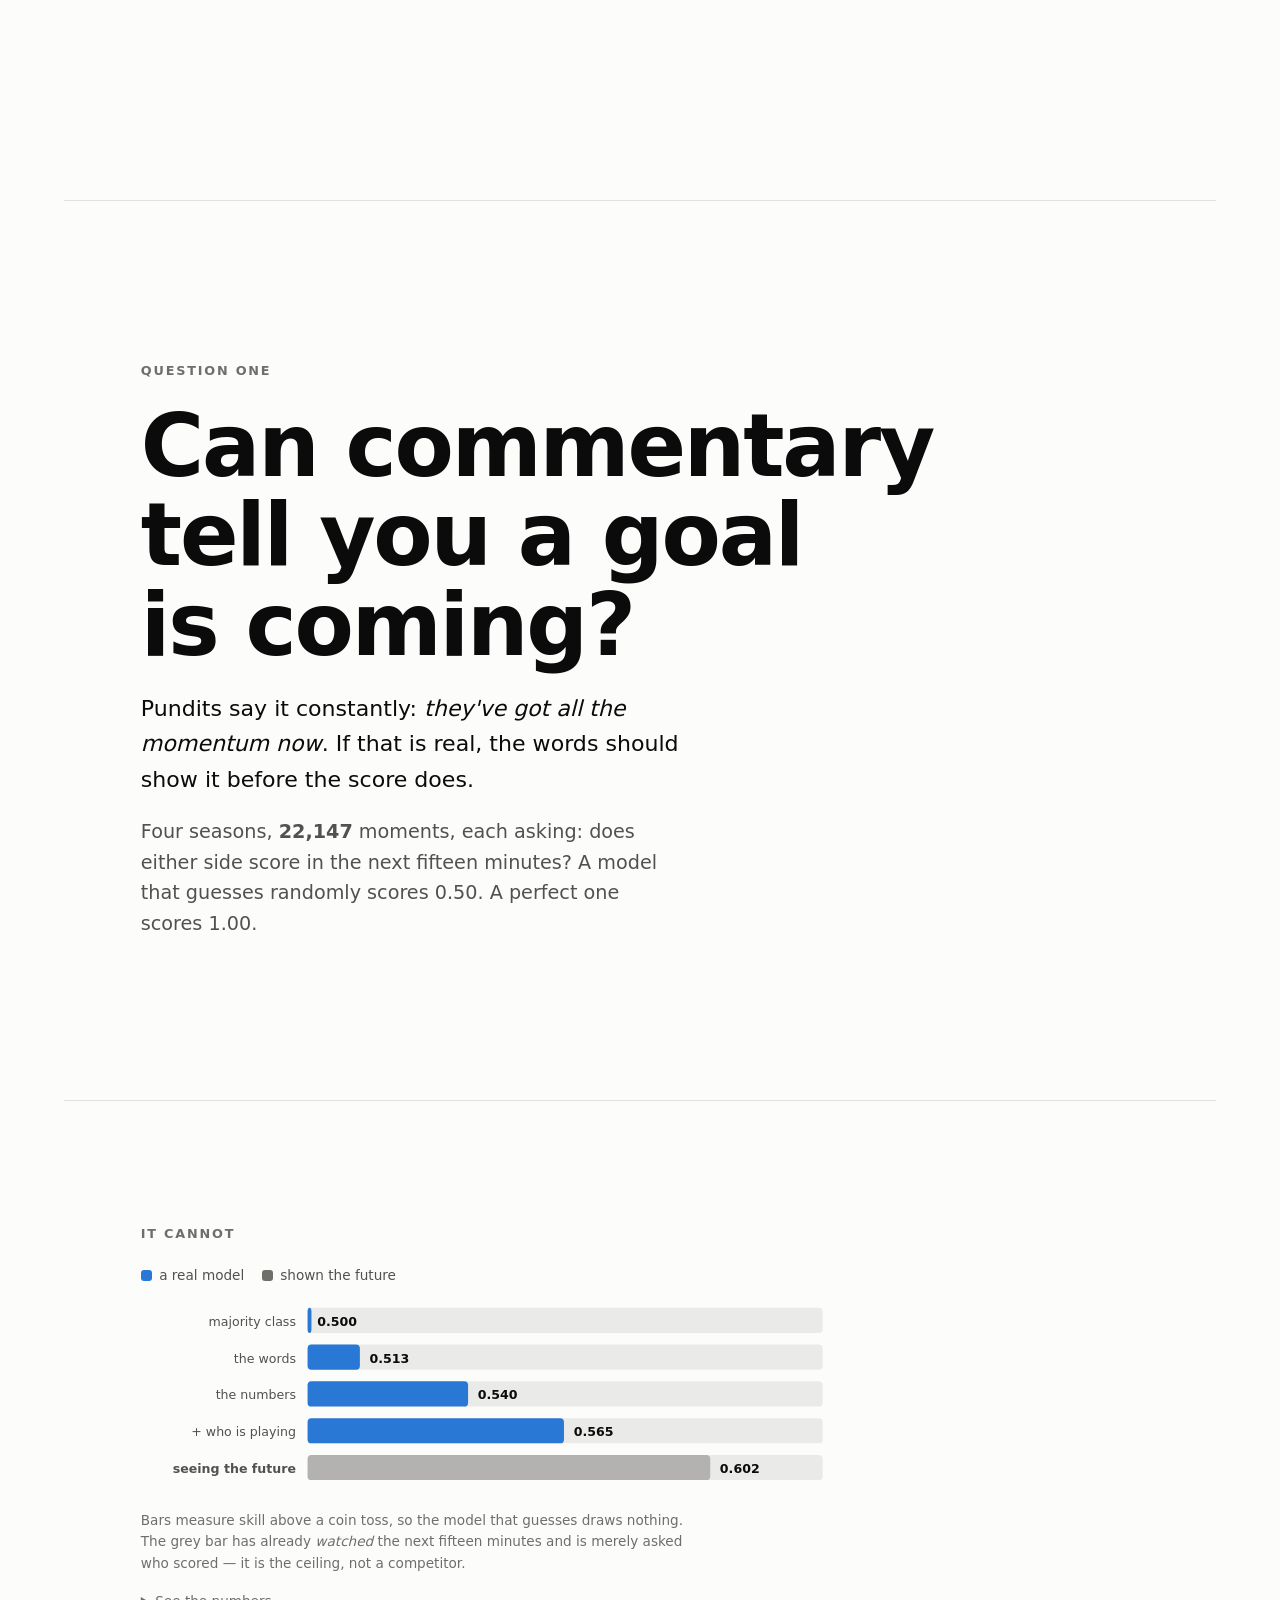
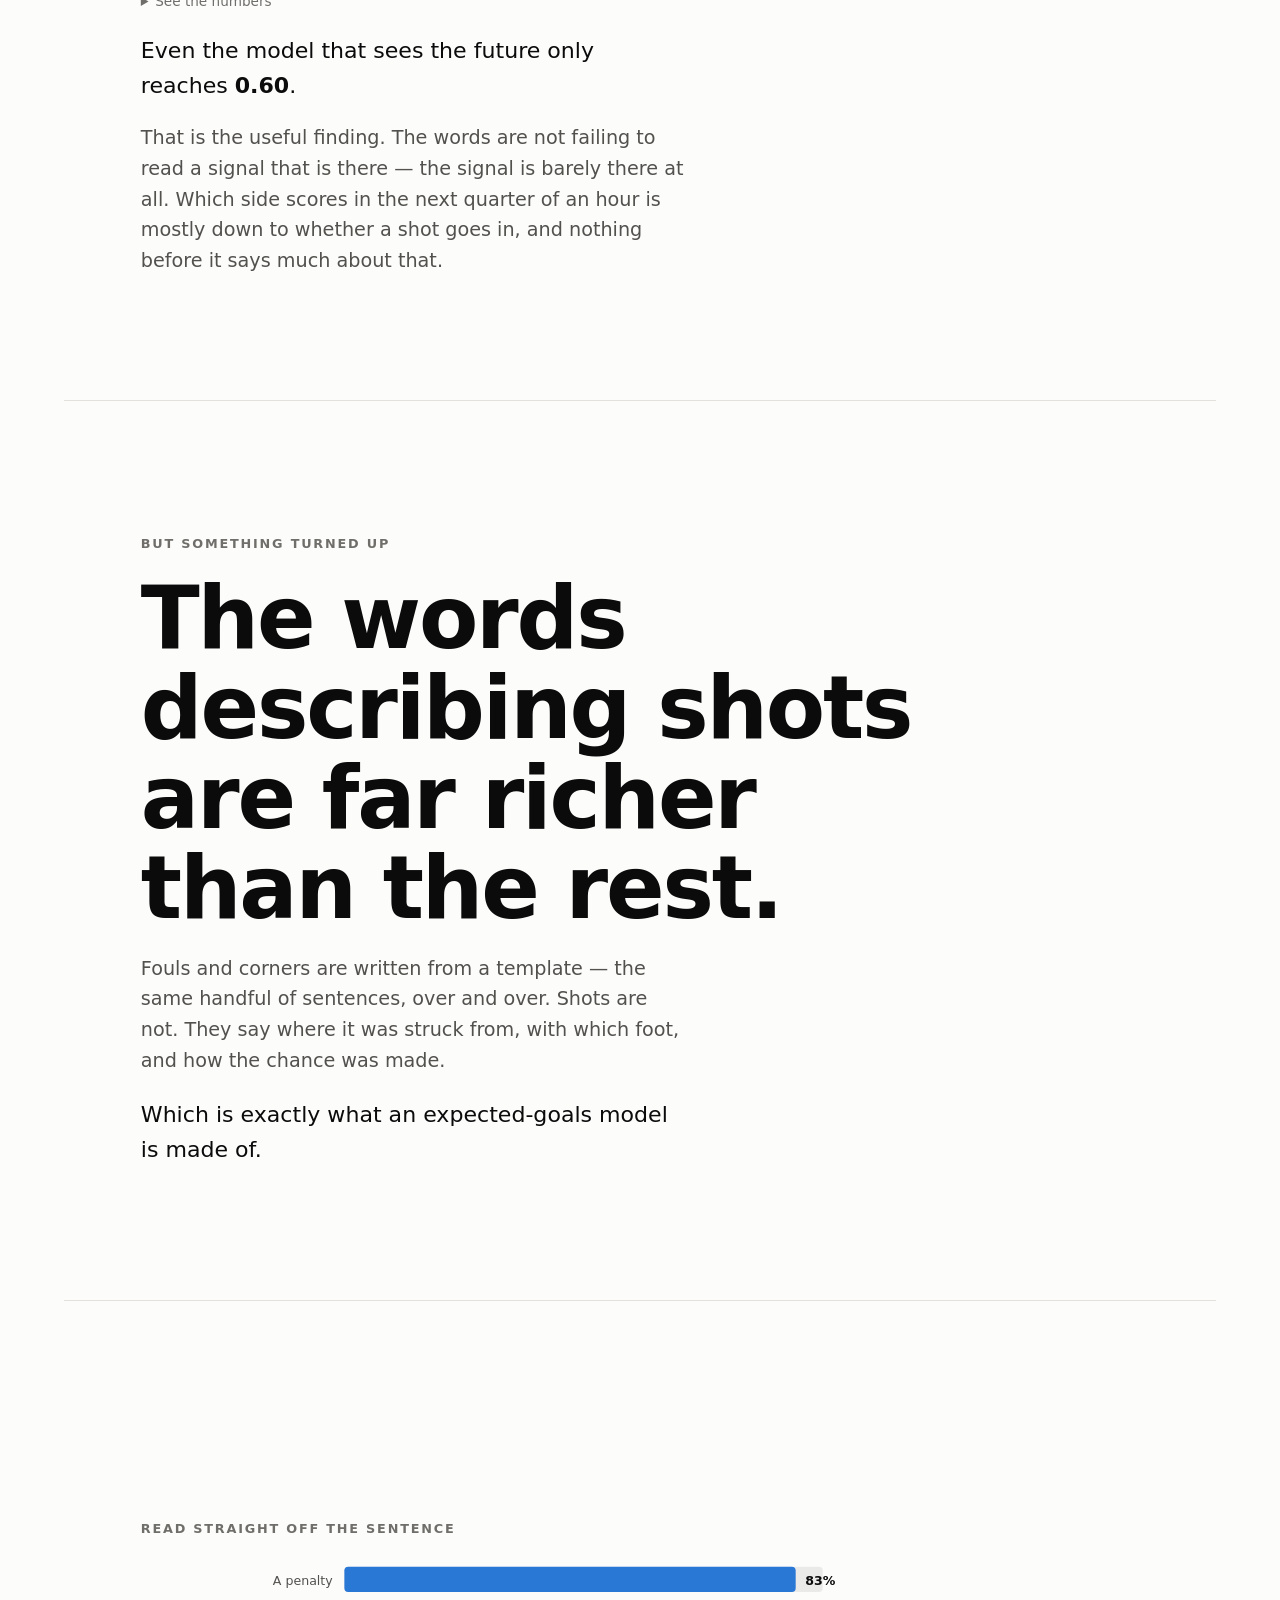
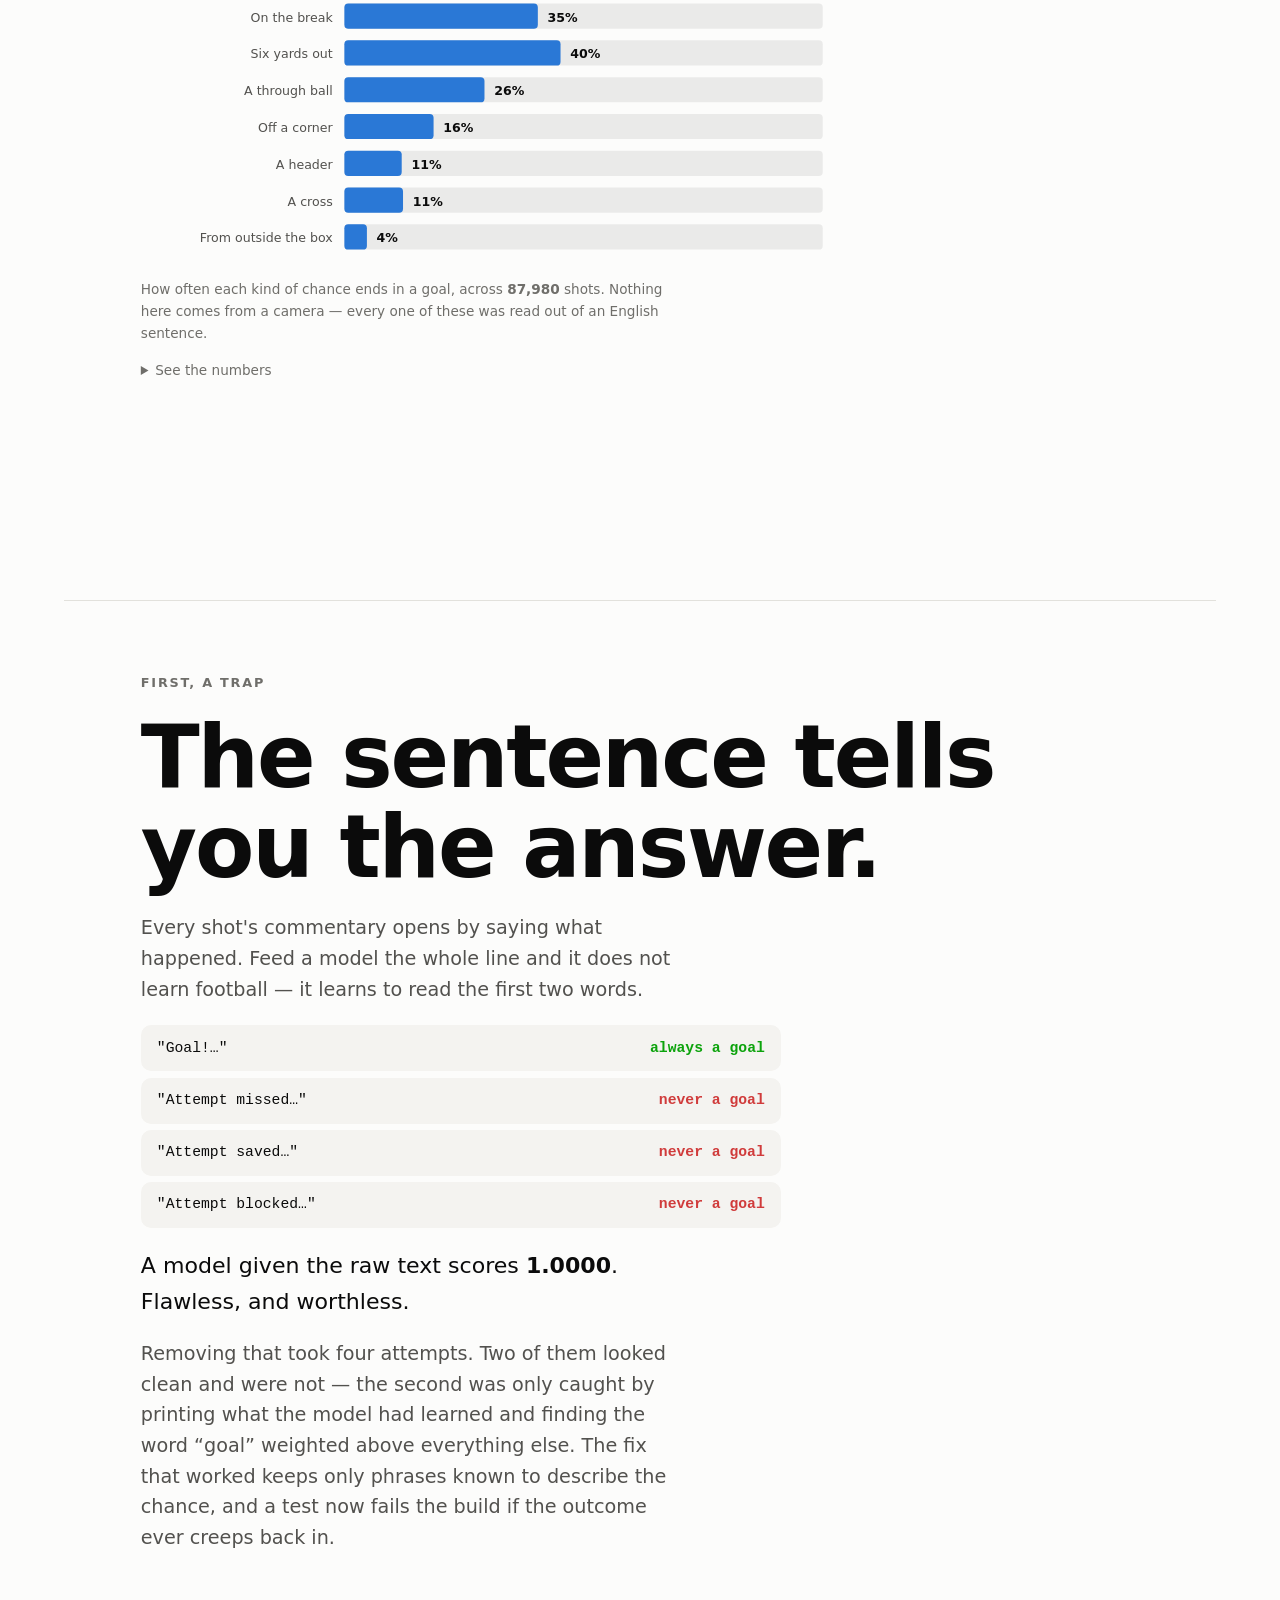
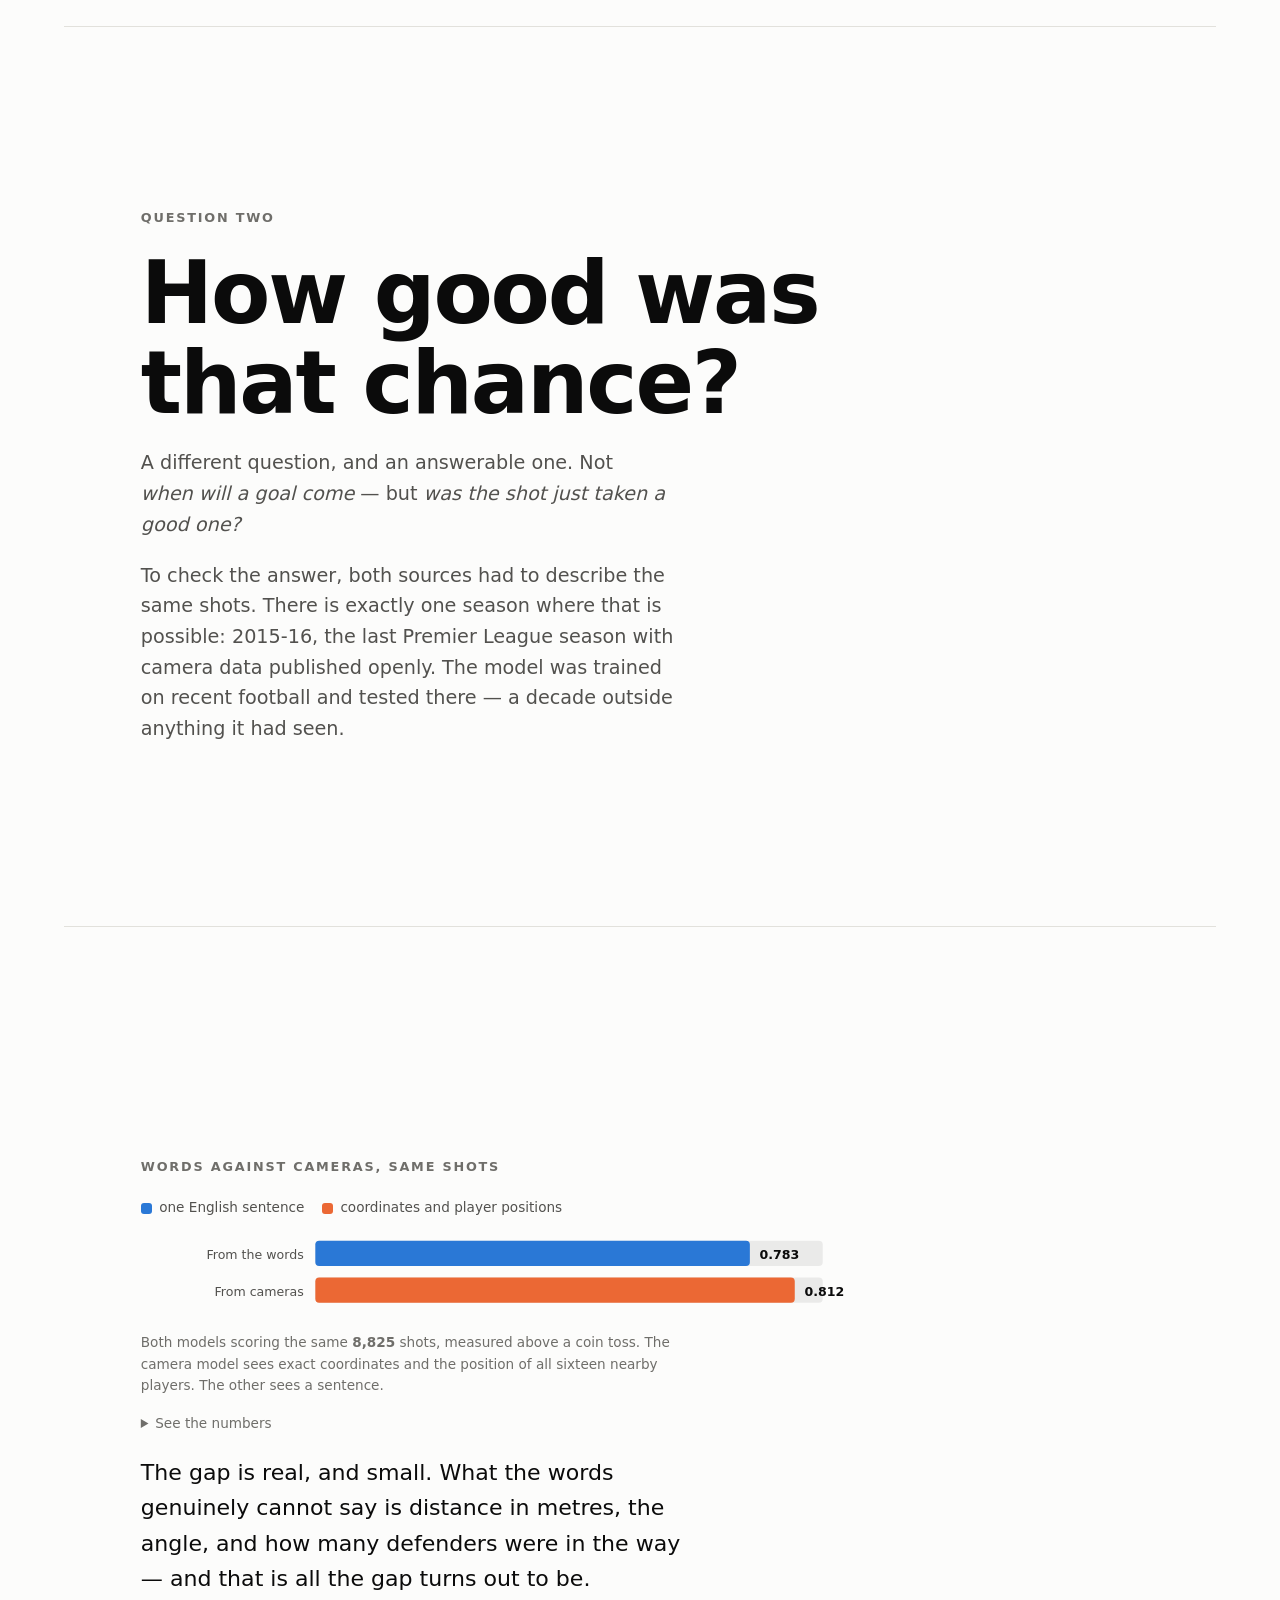
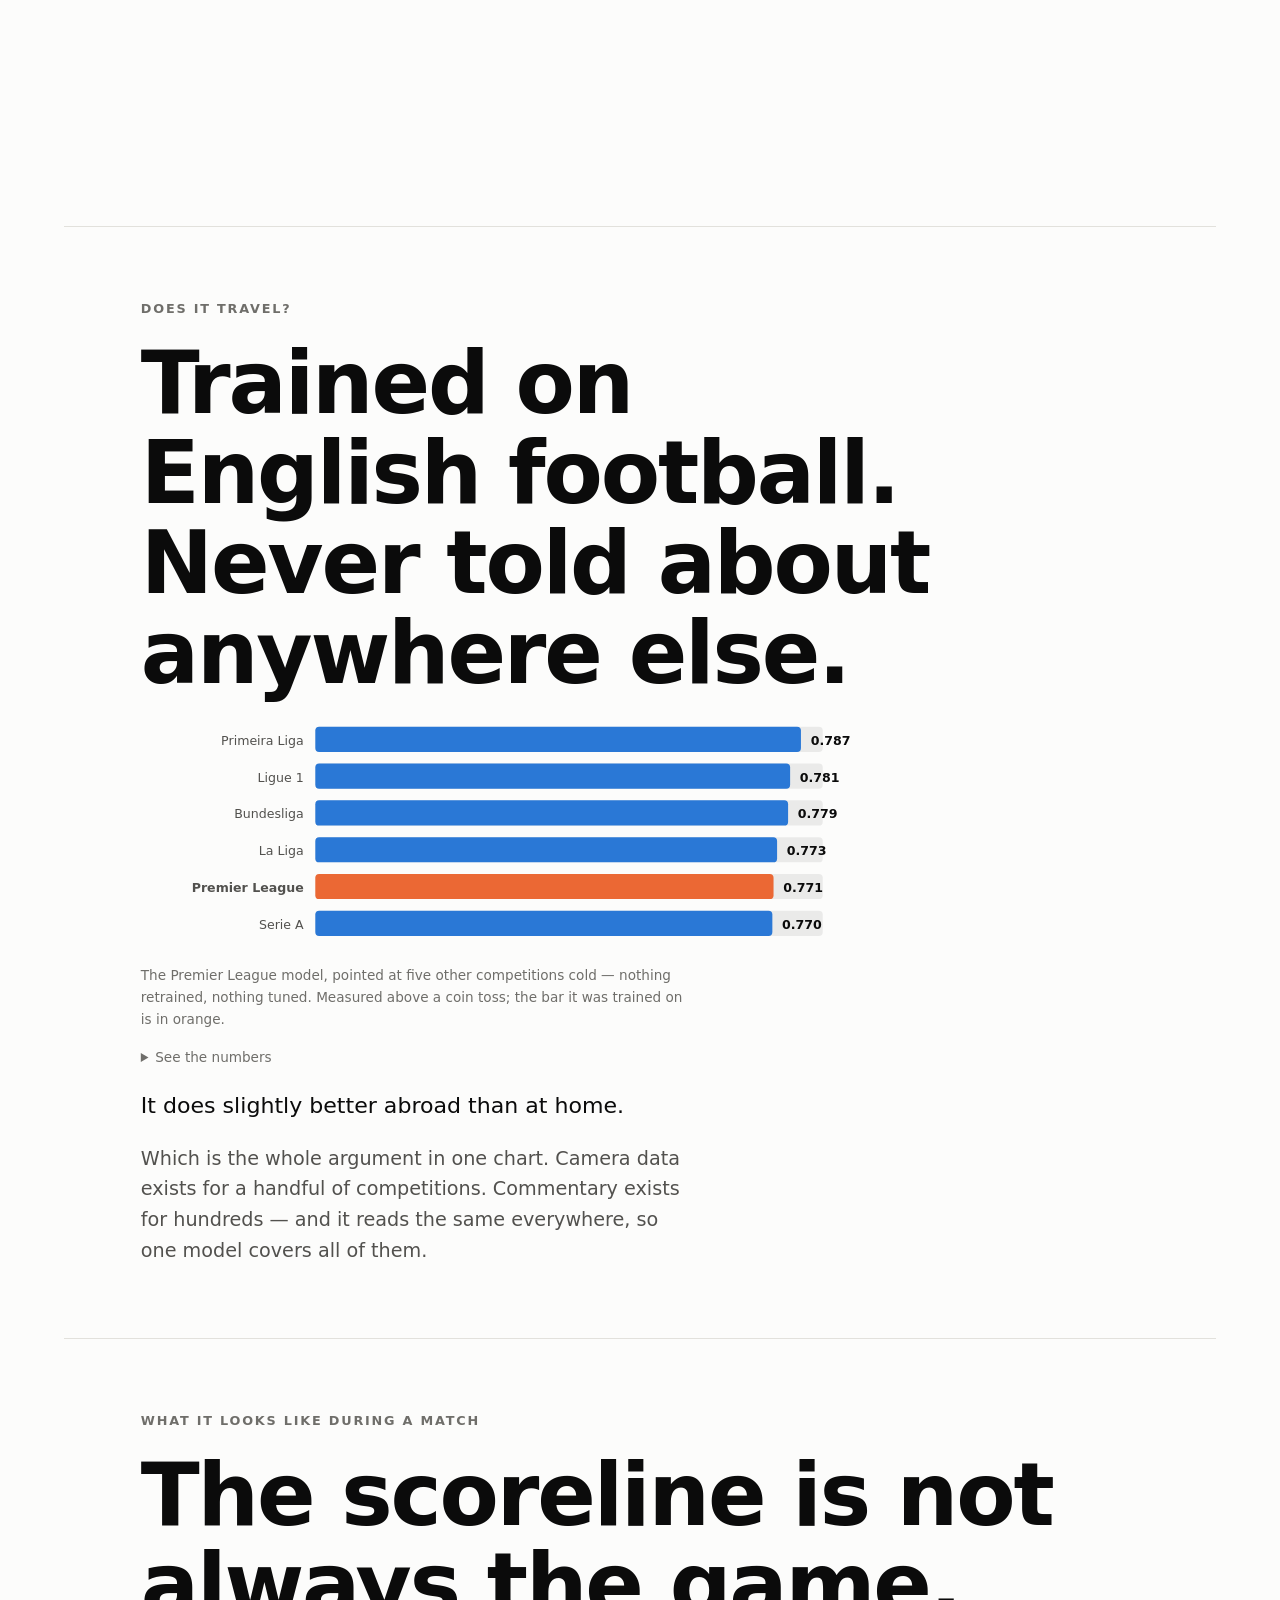
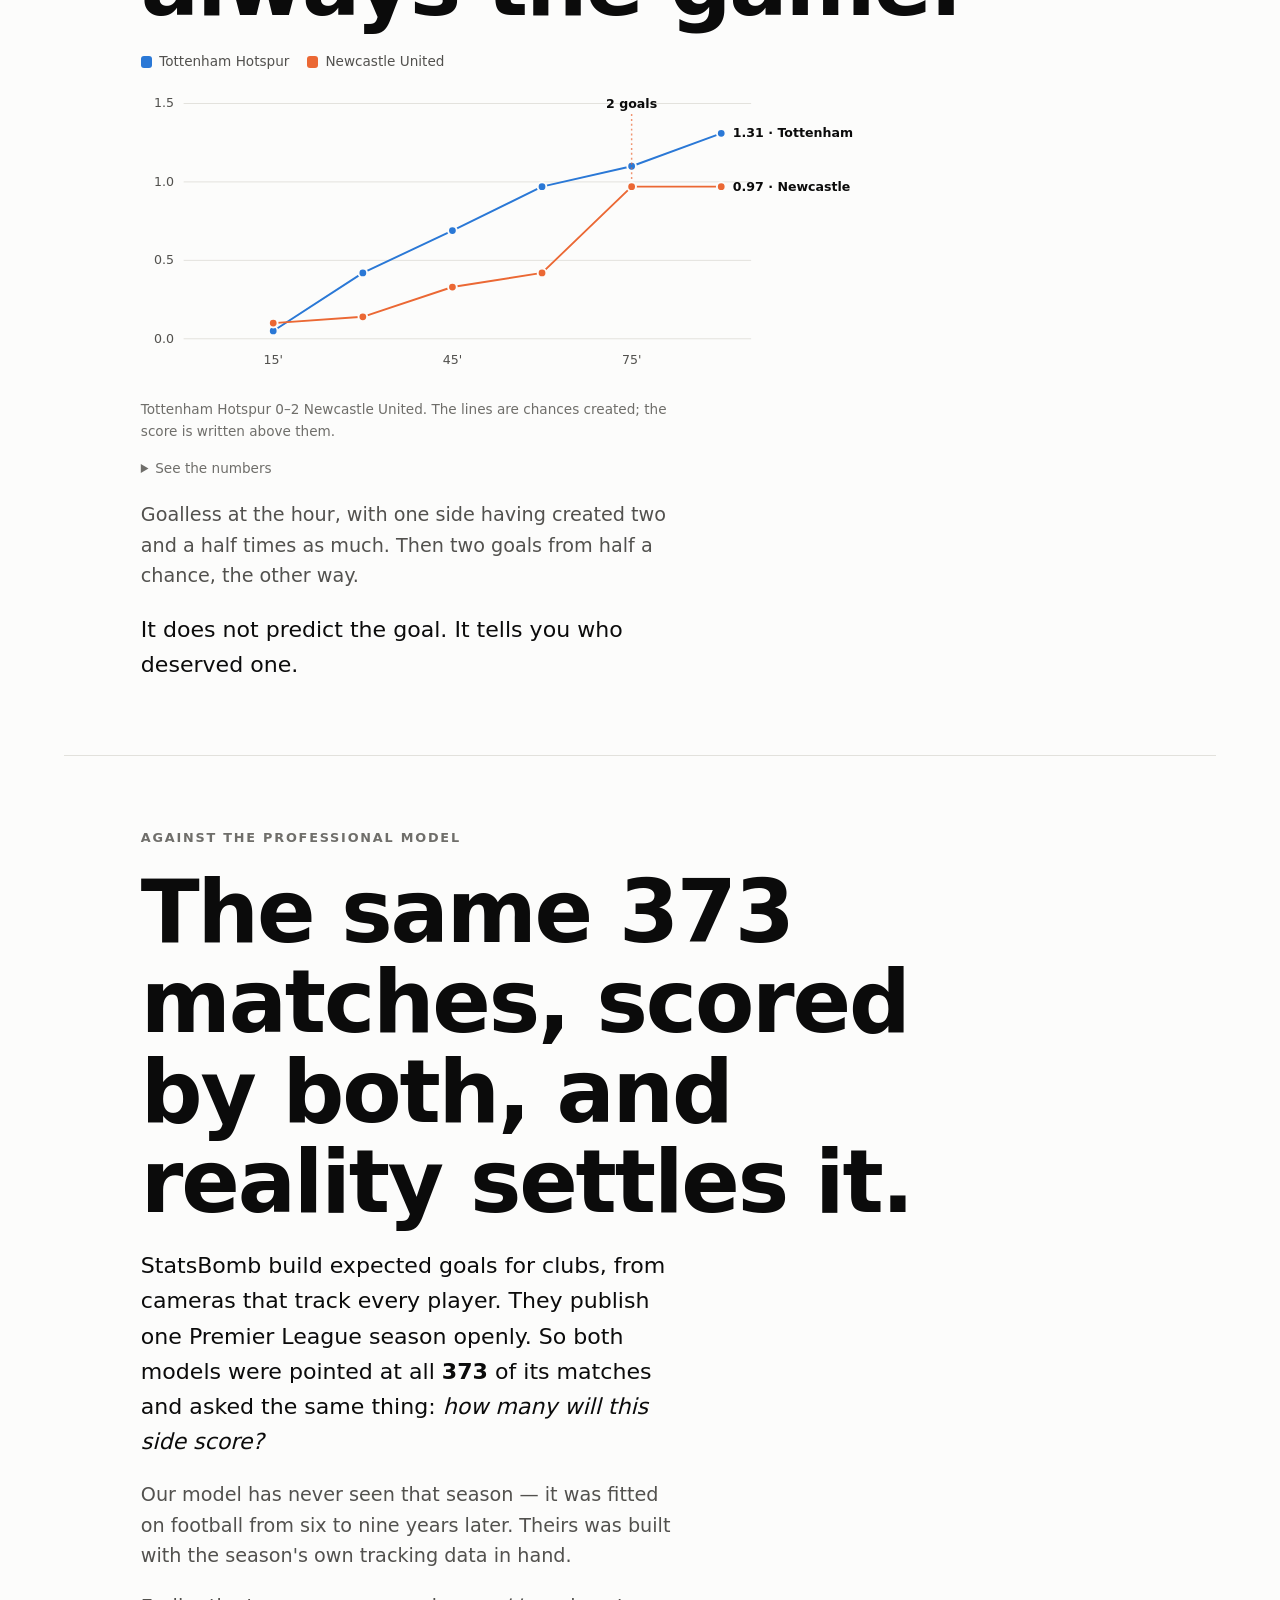
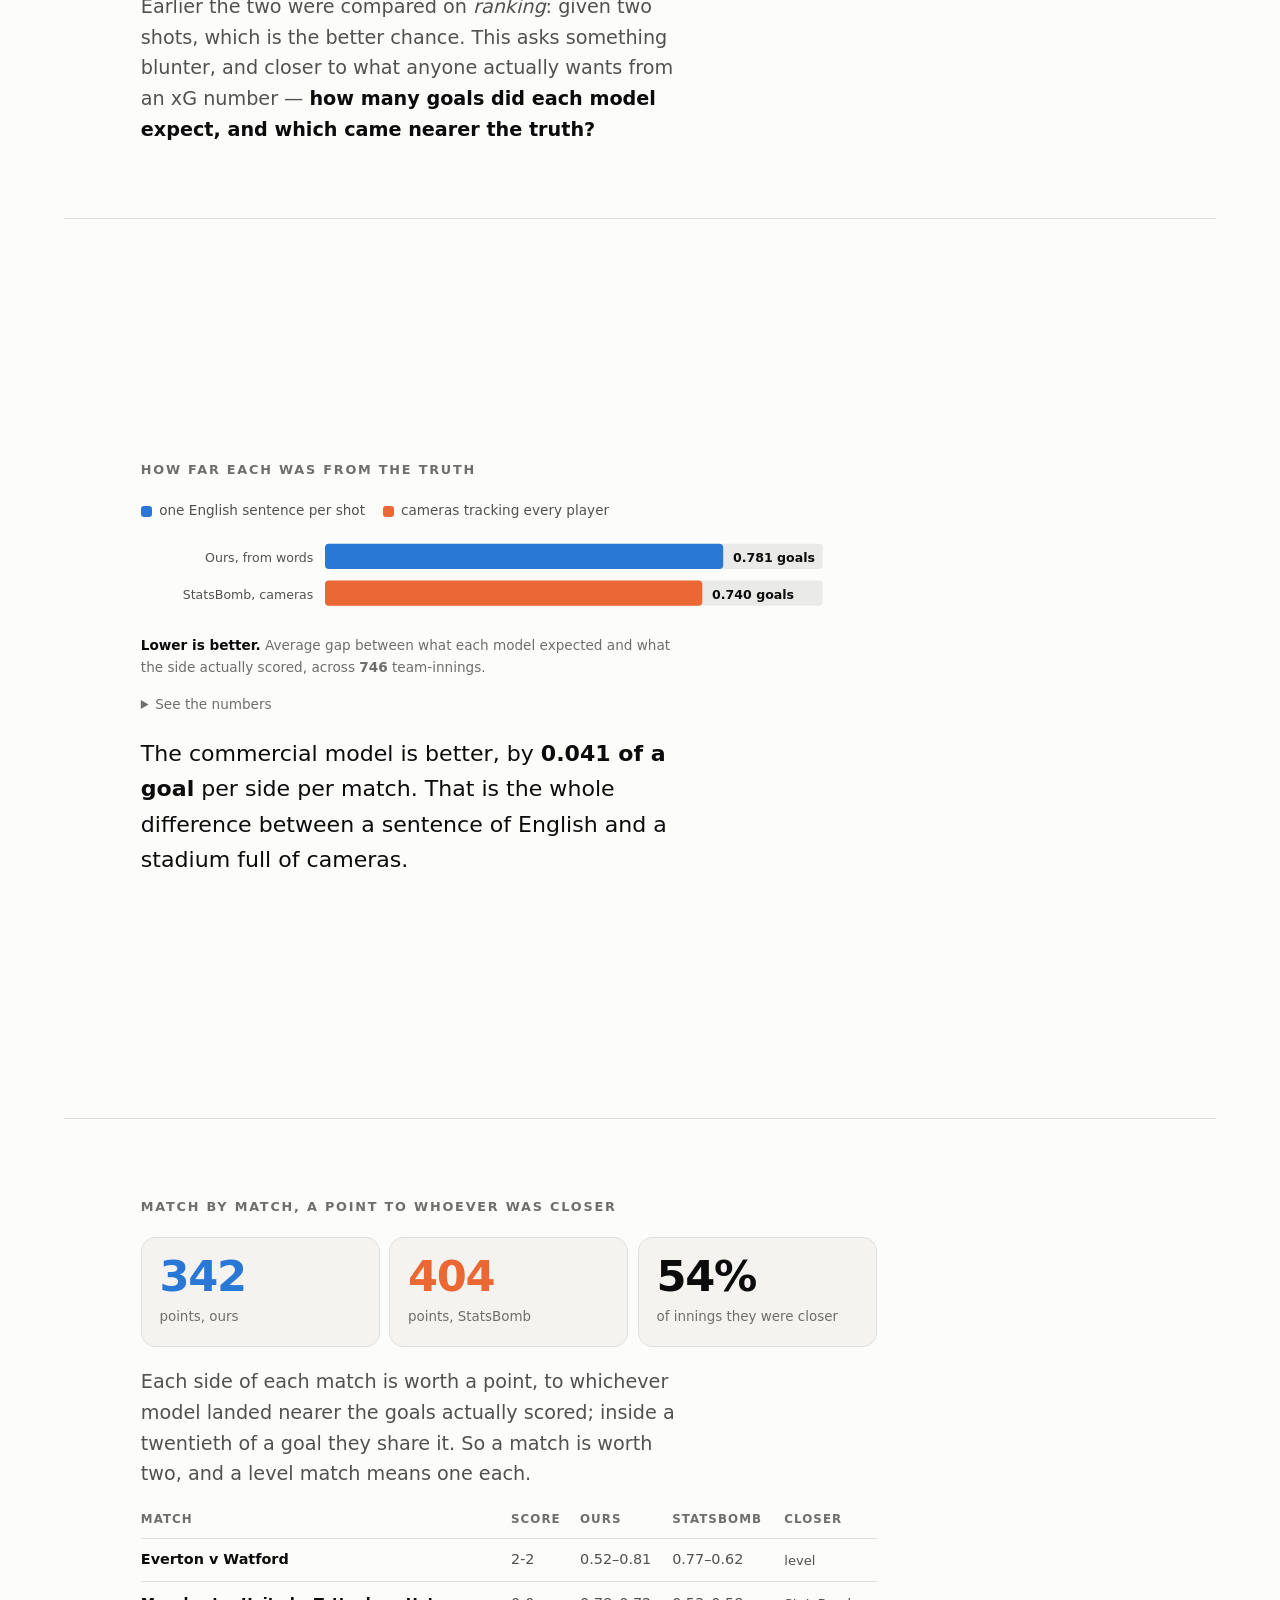
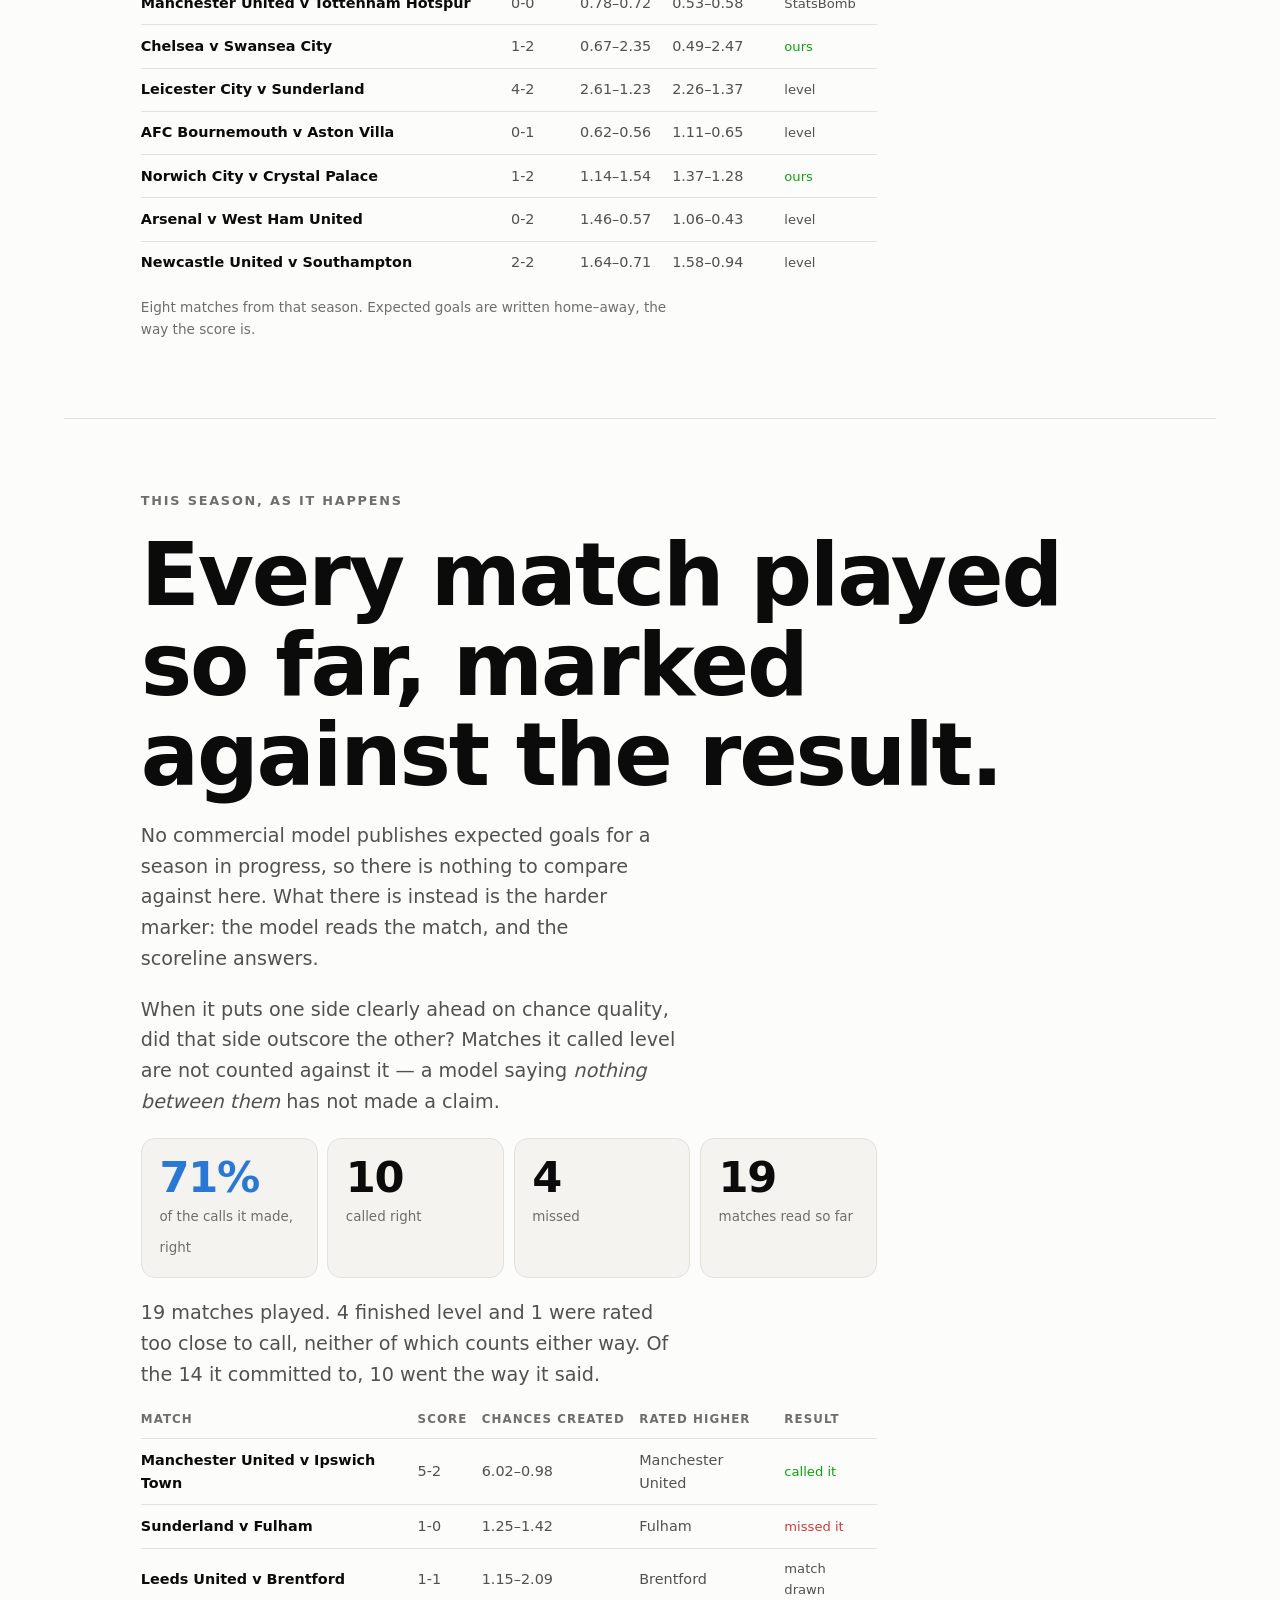
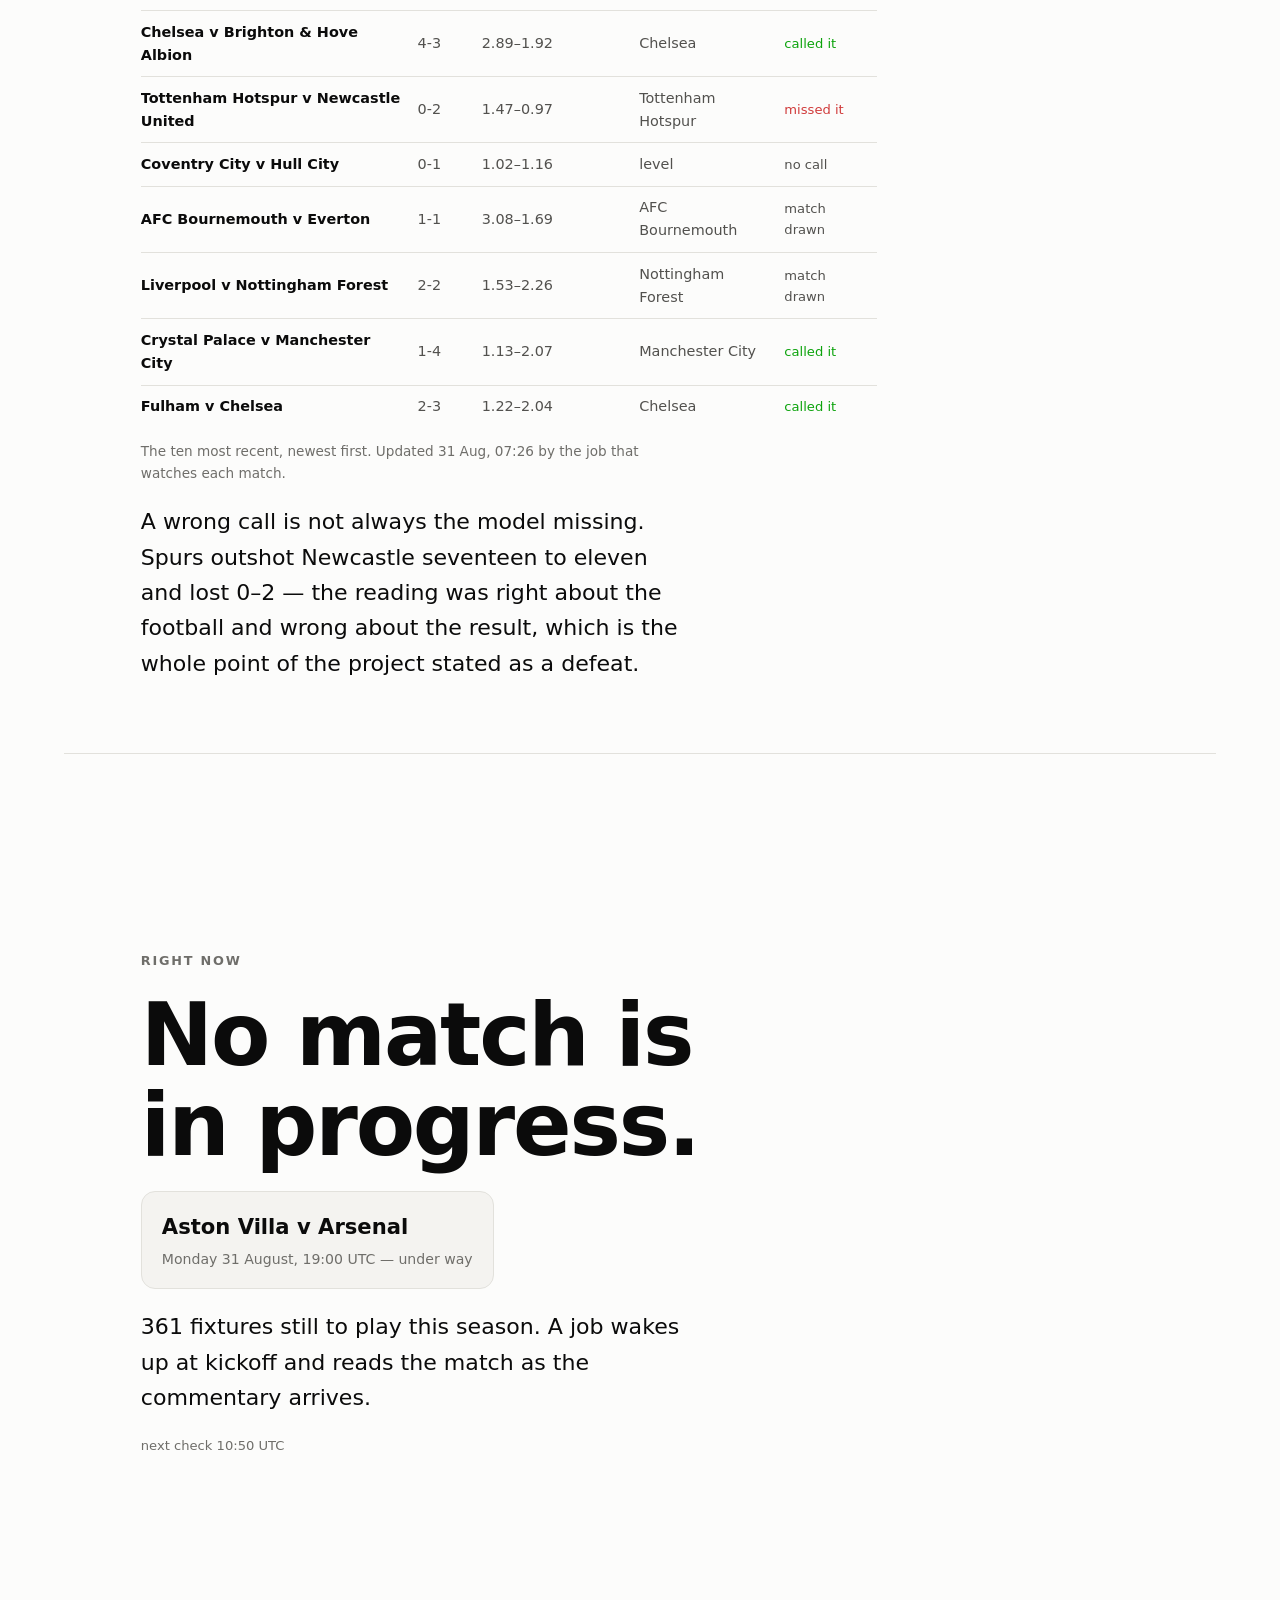
==== commit 834b0db5: "Fit the page to a phone, a tablet and a desktop Two things made the page overflow sideways on a phon" ====
--- a/docs/index.html
+++ b/docs/index.html
@@ -8,7 +8,7 @@
 <meta name="color-scheme" content="light dark">
 <meta property="og:title" content="An expected-goals model that reads">
 <meta property="og:description" content="90% of a tracking-data model, from free commentary text. 87,980 shots, six leagues.">
-<link rel="stylesheet" href="style.css?v=d8475d2">
+<link rel="stylesheet" href="style.css?v=6e48e43">
 </head>
 <body data-palette="#2a78d6,#eb6834">
 
@@ -220,7 +220,7 @@
       nearer the goals actually scored; inside a twentieth of a goal they share
       it. So a match is worth two, and a level match means one each.</p>
     <figure>
-      <table class="matches" id="table-h2h-matches"></table>
+      <div class="table-wrap"><table class="matches" id="table-h2h-matches"></table></div>
       <figcaption>Eight matches from that season. Expected goals are written
         home–away, the way the score is.</figcaption>
     </figure>
@@ -238,7 +238,7 @@
     <div class="scoreline" id="scorecard"></div>
     <p id="scorecard-note"></p>
     <figure>
-      <table class="matches" id="table-scorecard"></table>
+      <div class="table-wrap"><table class="matches" id="table-scorecard"></table></div>
       <figcaption id="scorecard-caption"></figcaption>
     </figure>
     <p class="lead">A wrong call is not always the model missing. Spurs
@@ -281,6 +281,6 @@
      from the results.</p>
 </footer>
 
-<script type="module" src="app.js?v=d8475d2"></script>
+<script type="module" src="app.js?v=6e48e43"></script>
 </body>
 </html>
--- a/docs/style.css
+++ b/docs/style.css
@@ -1,5 +1,11 @@
 /* xg-from-words — a scrollytelling read of the results.
-   One idea per screen; nothing moves that does not carry meaning. */
+   One idea per screen; nothing moves that does not carry meaning.
+
+   Checked for horizontal overflow at 320, 375, 768, 1440 and 1920 CSS pixels.
+   Two things caused it and both are fixed below: section used an auto grid
+   track, which sizes to its widest child's max-content and let one table
+   stretch the page and the fixed header with it; and the stat tiles used a
+   fixed minmax floor, which forced four columns onto a phone. */
 
 @property --n { syntax: "<number>"; initial-value: 0; inherits: false; }
 
@@ -65,6 +71,10 @@
 section {
   min-height: 100svh;
   display: grid;
+  /* minmax(0, 1fr) rather than the default auto track: an auto track sizes to
+     its widest child's max-content, so one wide table was stretching the
+     section, the page, and the header with it. */
+  grid-template-columns: minmax(0, 1fr);
   align-content: center;
   justify-items: start;
   gap: 1.25rem;
@@ -103,7 +113,7 @@
 
 /* ---------- charts ---------- */
 
-figure { margin: 0; width: 100%; max-width: 46rem; }
+figure { margin: 0; width: 100%; max-width: 46rem; min-width: 0; }
 figcaption { color: var(--ink-3); font-size: .85rem; margin-top: .75rem;
              max-width: var(--measure); }
 .chart { width: 100%; overflow: visible; }
@@ -124,6 +134,7 @@
 
 details.table { margin-top: 1rem; font-size: .85rem; color: var(--ink-2); }
 details.table summary { cursor: pointer; color: var(--ink-3); }
+details.table > div { overflow-x: auto; }
 details.table table { border-collapse: collapse; margin-top: .6rem; }
 details.table th, details.table td {
   text-align: left; padding: .3rem .9rem .3rem 0;
@@ -144,8 +155,19 @@
 
 /* ---------- match tables ---------- */
 
+/* Six columns of match data will not fit a phone, and squeezing them makes
+   both the numbers and the names unreadable. The table keeps its shape and
+   scrolls inside its own box, so the page never widens. */
+.table-wrap {
+  width: 100%; max-width: 52rem; min-width: 0;
+  overflow-x: auto; -webkit-overflow-scrolling: touch;
+  scrollbar-width: thin;
+}
+.table-wrap::after {
+  content: ""; display: block; height: 1px;
+}
 table.matches {
-  width: 100%; max-width: 52rem; border-collapse: collapse;
+  width: 100%; min-width: 30rem; border-collapse: collapse;
   font-size: .9rem; font-variant-numeric: tabular-nums;
 }
 table.matches th {
@@ -168,7 +190,7 @@
 /* ---------- the declined table ---------- */
 
 .declined { width: 100%; max-width: 52rem; border-collapse: collapse;
-            font-size: .93rem; }
+            font-size: .93rem; min-width: 26rem; }
 .declined th { text-align: left; color: var(--ink-3); font-weight: 600;
                font-size: .78rem; letter-spacing: .09em; text-transform: uppercase;
                padding-bottom: .6rem; }
@@ -248,6 +270,27 @@
 
 @container (max-width: 34rem) {
   .opener { grid-template-columns: 1fr; gap: .25rem; }
+  /* Six columns do not belong on a phone, and a sideways scrollbar nobody can
+     see is worse than no table. Each row becomes a block: the fixture as its
+     heading, the rest labelled from the column it came from. */
+  .table-wrap { overflow-x: visible; }
+  table.matches { min-width: 0; display: block; font-size: .88rem; }
+  table.matches thead { display: none; }
+  table.matches tbody, table.matches tr { display: block; }
+  table.matches tr { padding: .8rem 0; border-top: 1px solid var(--rule); }
+  table.matches tr:hover td { background: none; }
+  table.matches td { display: flex; justify-content: space-between; gap: 1rem;
+                     border: 0; padding: .12rem 0; }
+  table.matches td::before {
+    content: attr(data-label); color: var(--ink-3); font-size: .78rem;
+    letter-spacing: .04em; text-transform: uppercase; flex: none;
+  }
+  table.matches td.fixture {
+    display: block; color: var(--ink-1); font-weight: 620;
+    font-size: 1rem; margin-bottom: .35rem;
+  }
+  table.matches td.fixture::before { content: none; }
+  .now-side { grid-template-columns: 1fr auto auto; gap: .5rem; }
   /* The SVG scales its viewBox down to the container, which shrinks 13px type
      to about 6px on a phone. These sizes are in viewBox units, so raising them
      here restores roughly the same rendered size. */
@@ -283,8 +326,9 @@
 
 .scoreline {
   width: 100%; max-width: 46rem;
-  display: grid; grid-template-columns: repeat(auto-fit, minmax(9rem, 1fr));
-  gap: .6rem;
+  display: grid; gap: .6rem;
+  /* min() so a narrow screen collapses to one column instead of overflowing */
+  grid-template-columns: repeat(auto-fit, minmax(min(9rem, 100%), 1fr));
 }
 .scoreline div {
   padding: 1rem 1.1rem; border: 1px solid var(--rule); border-radius: 14px;
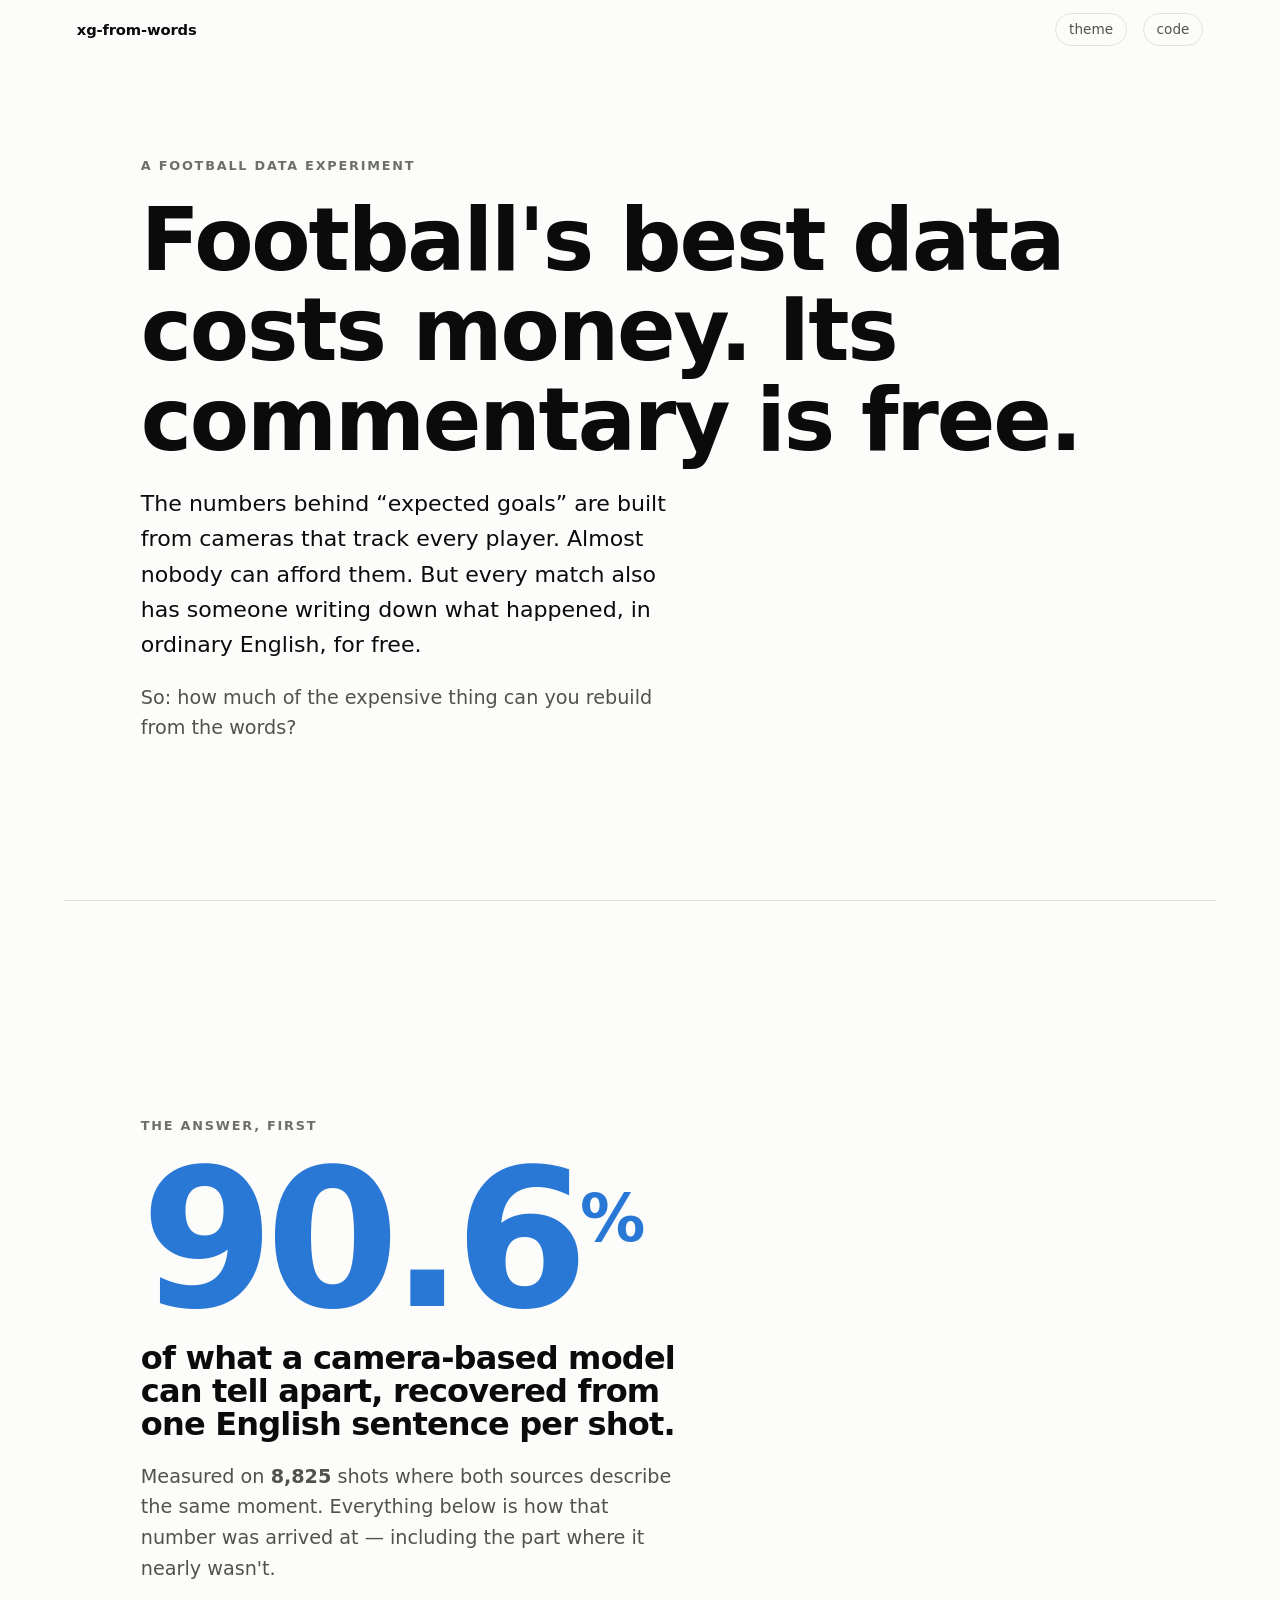
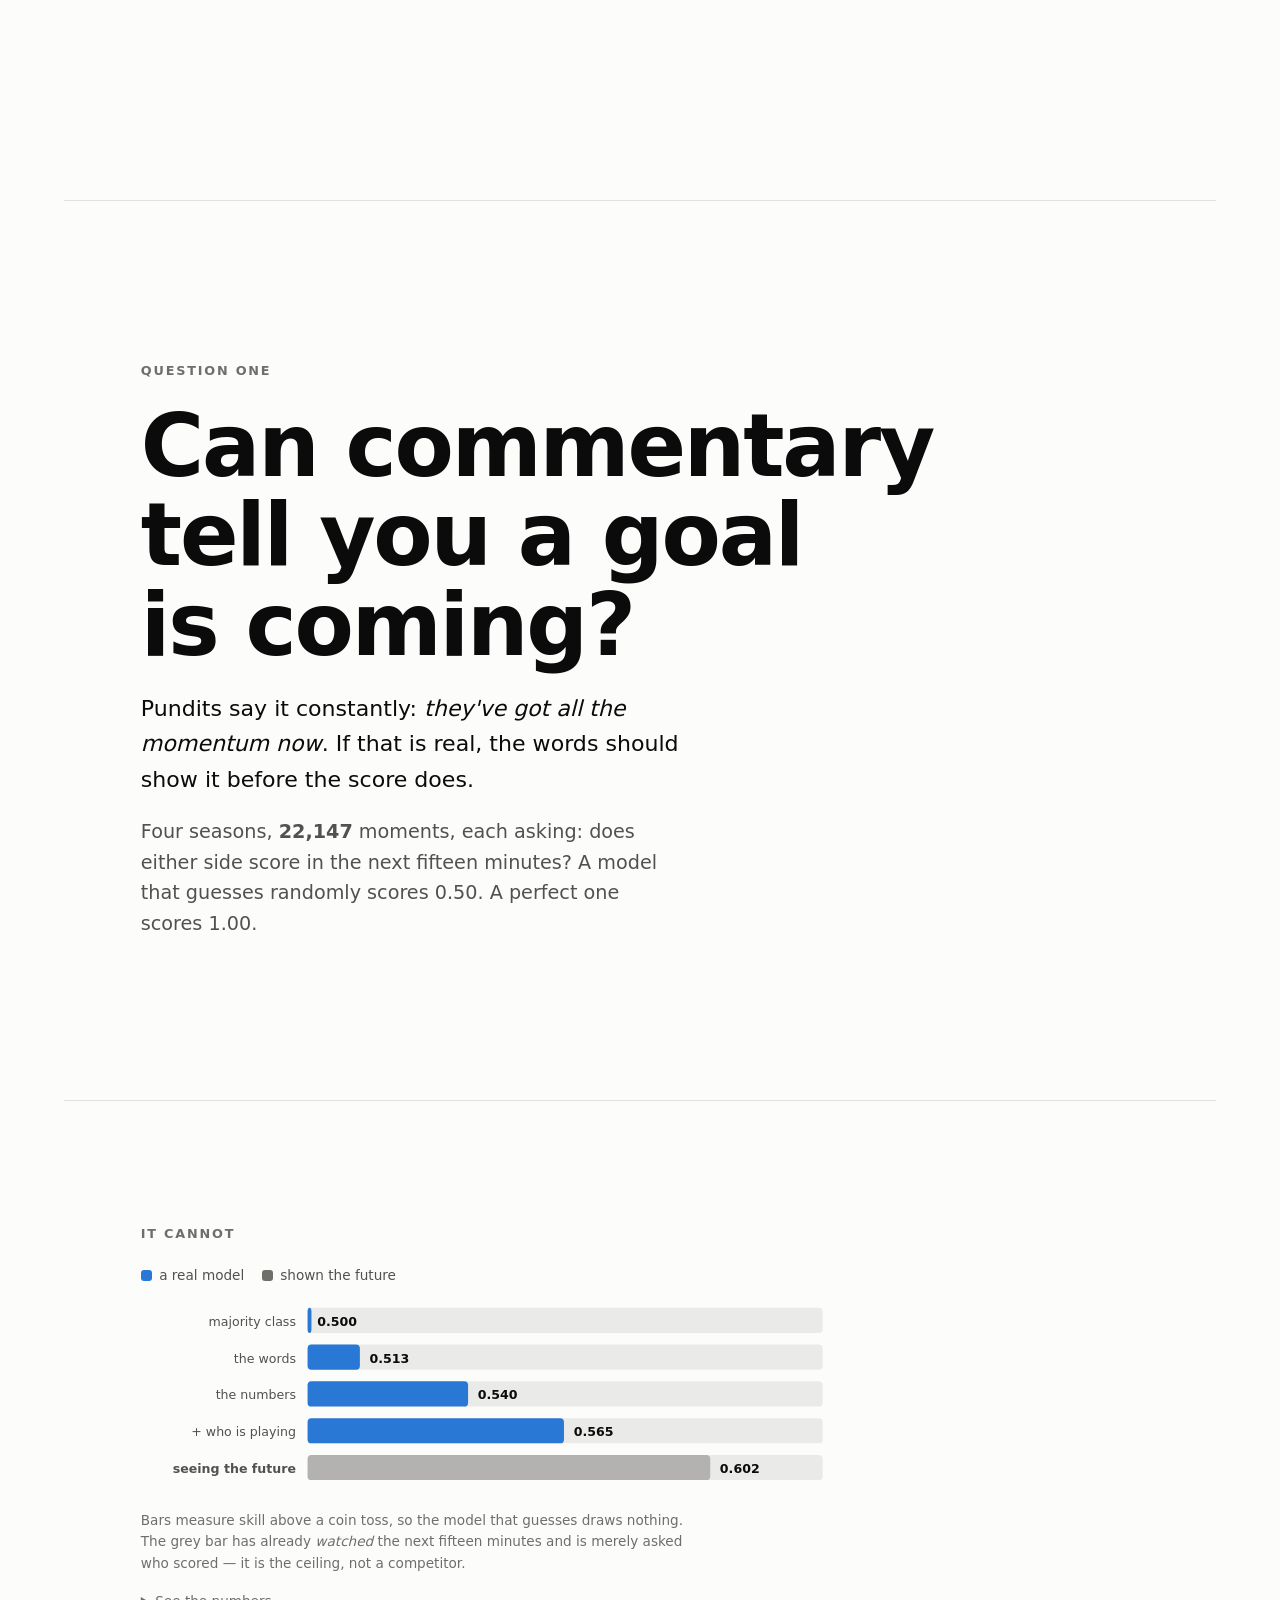
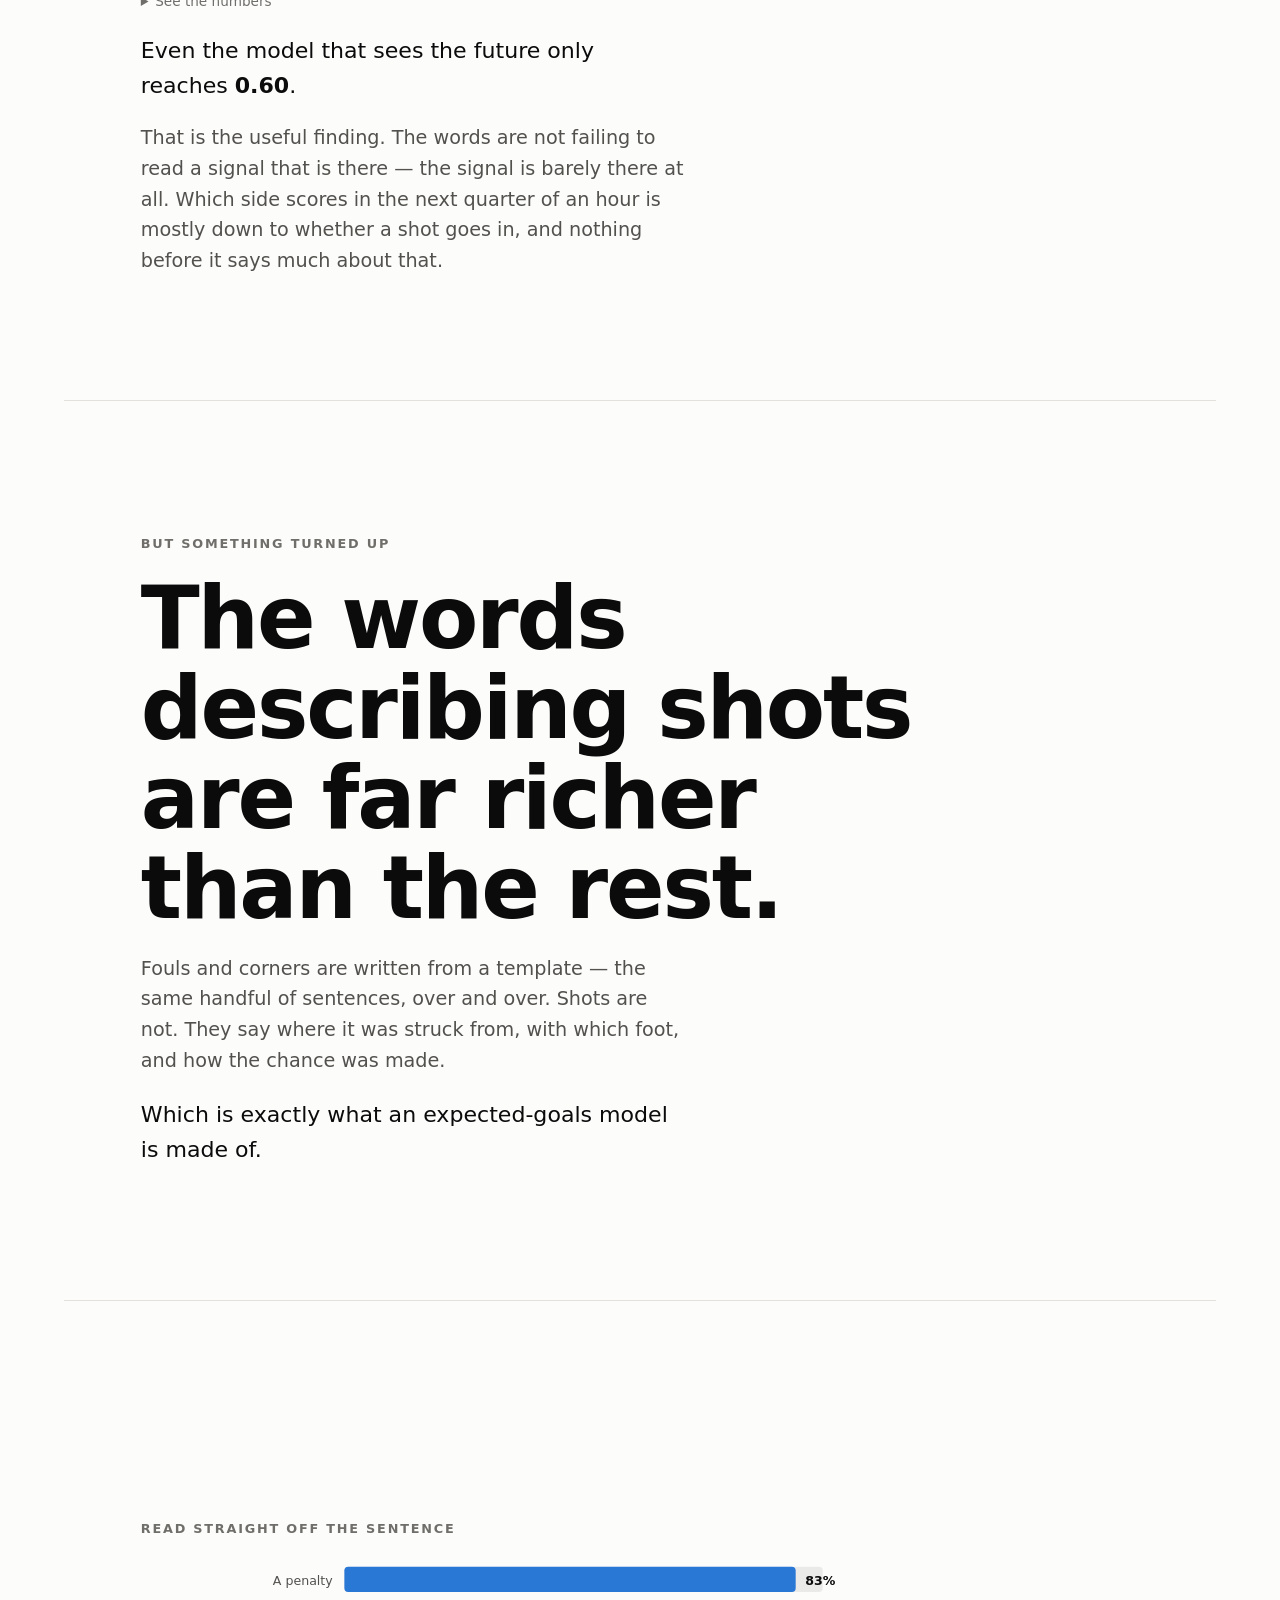
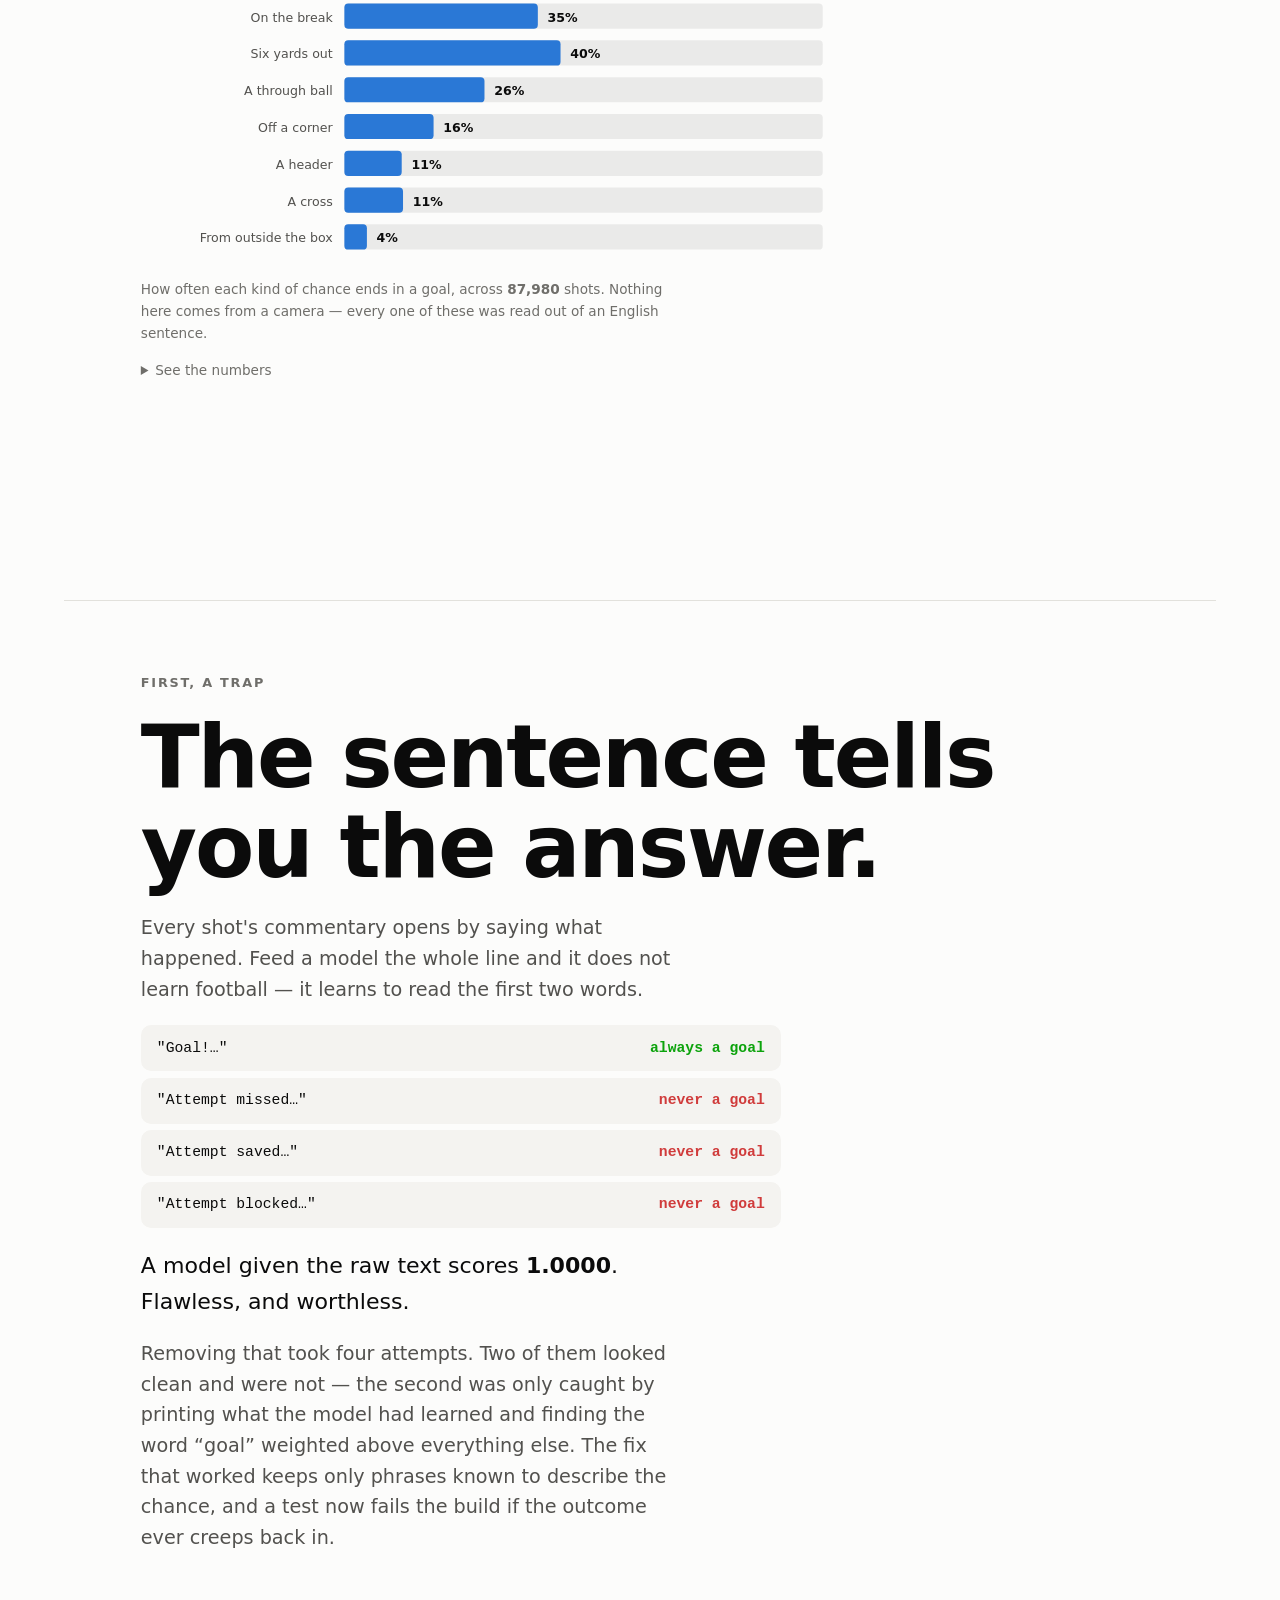
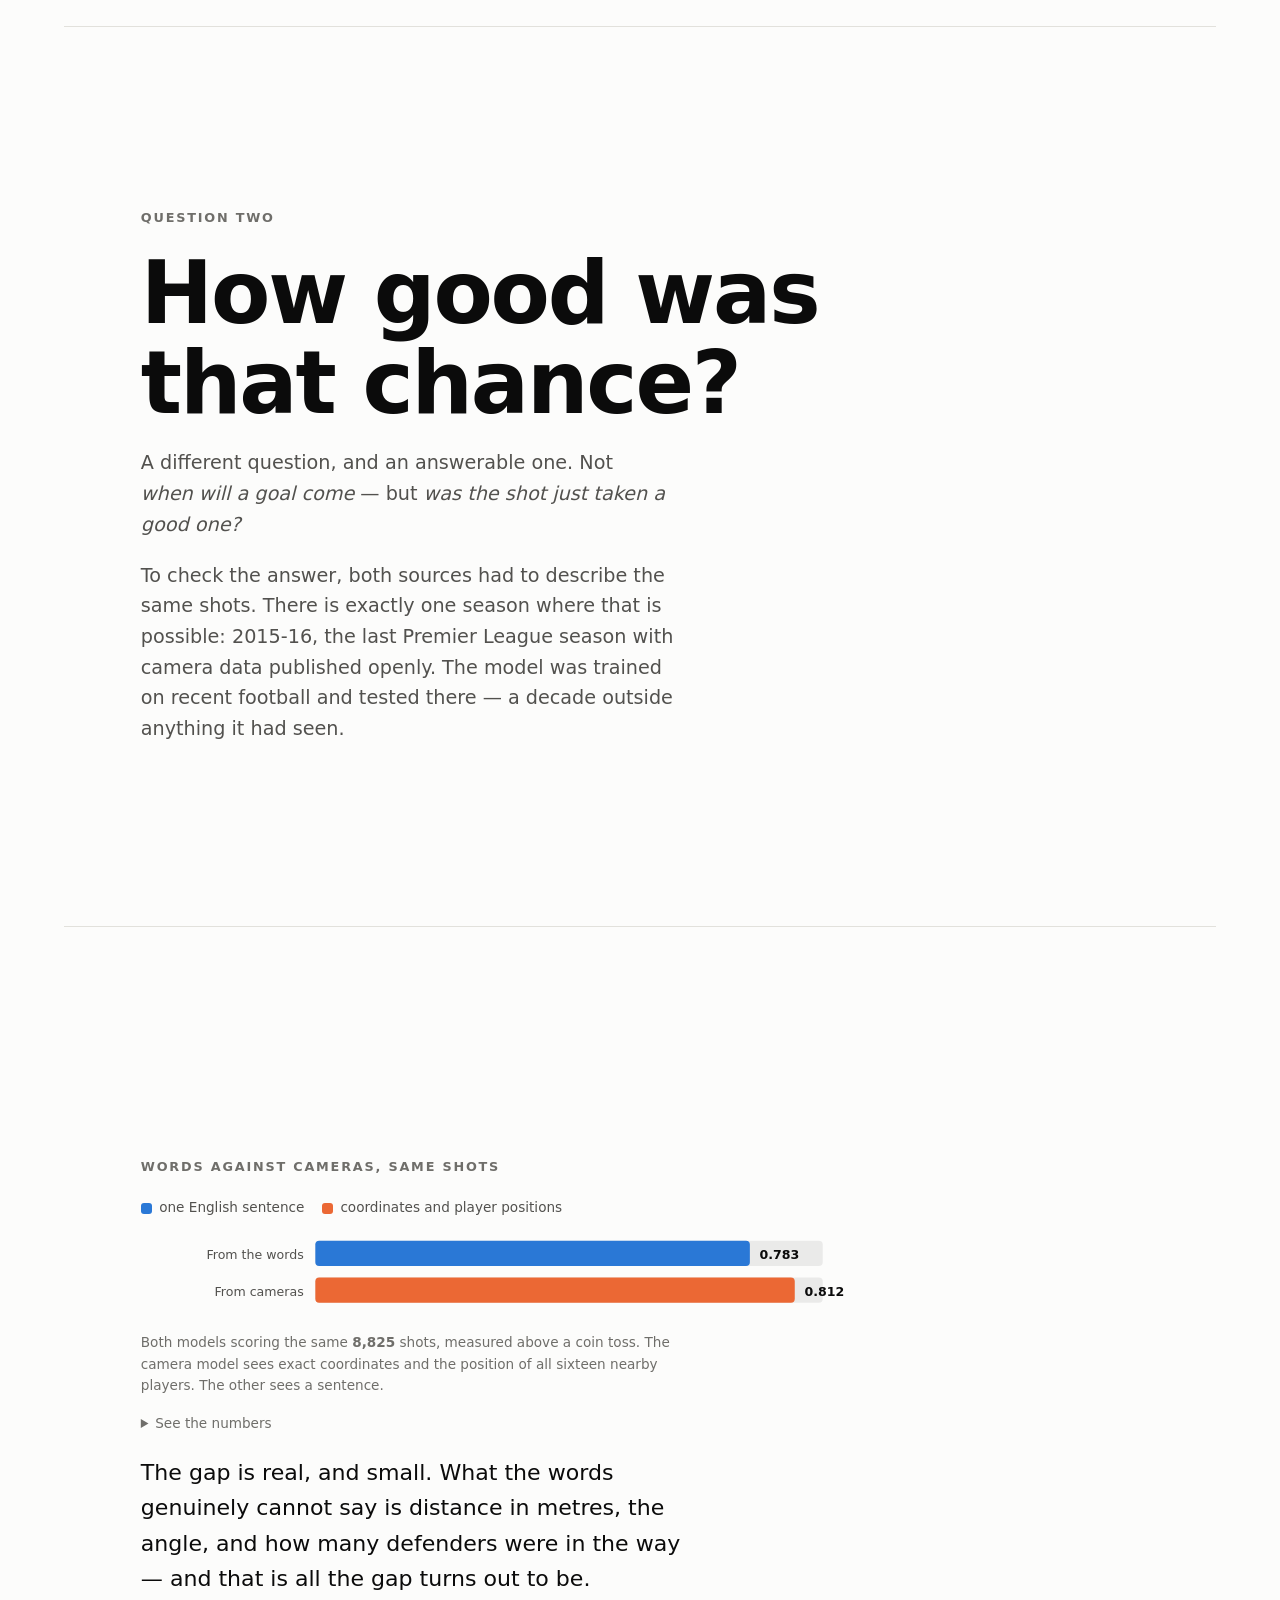
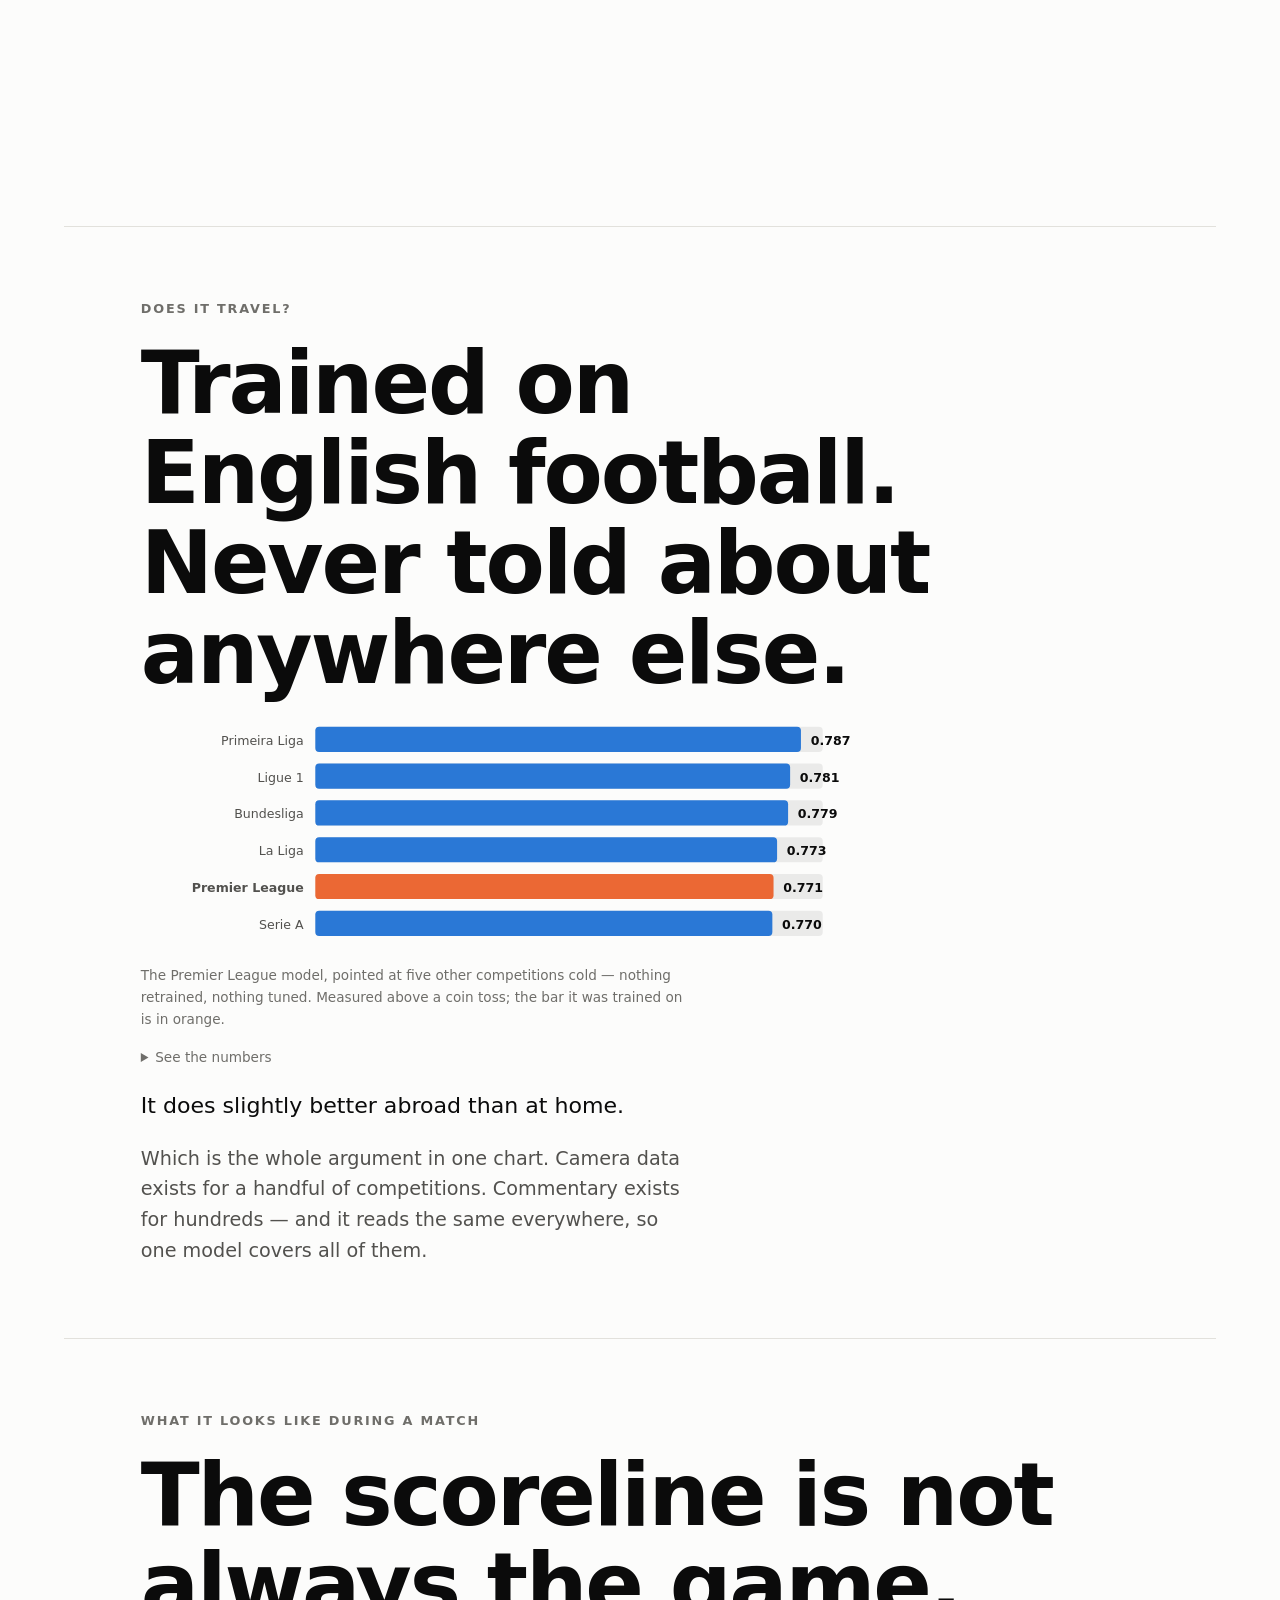
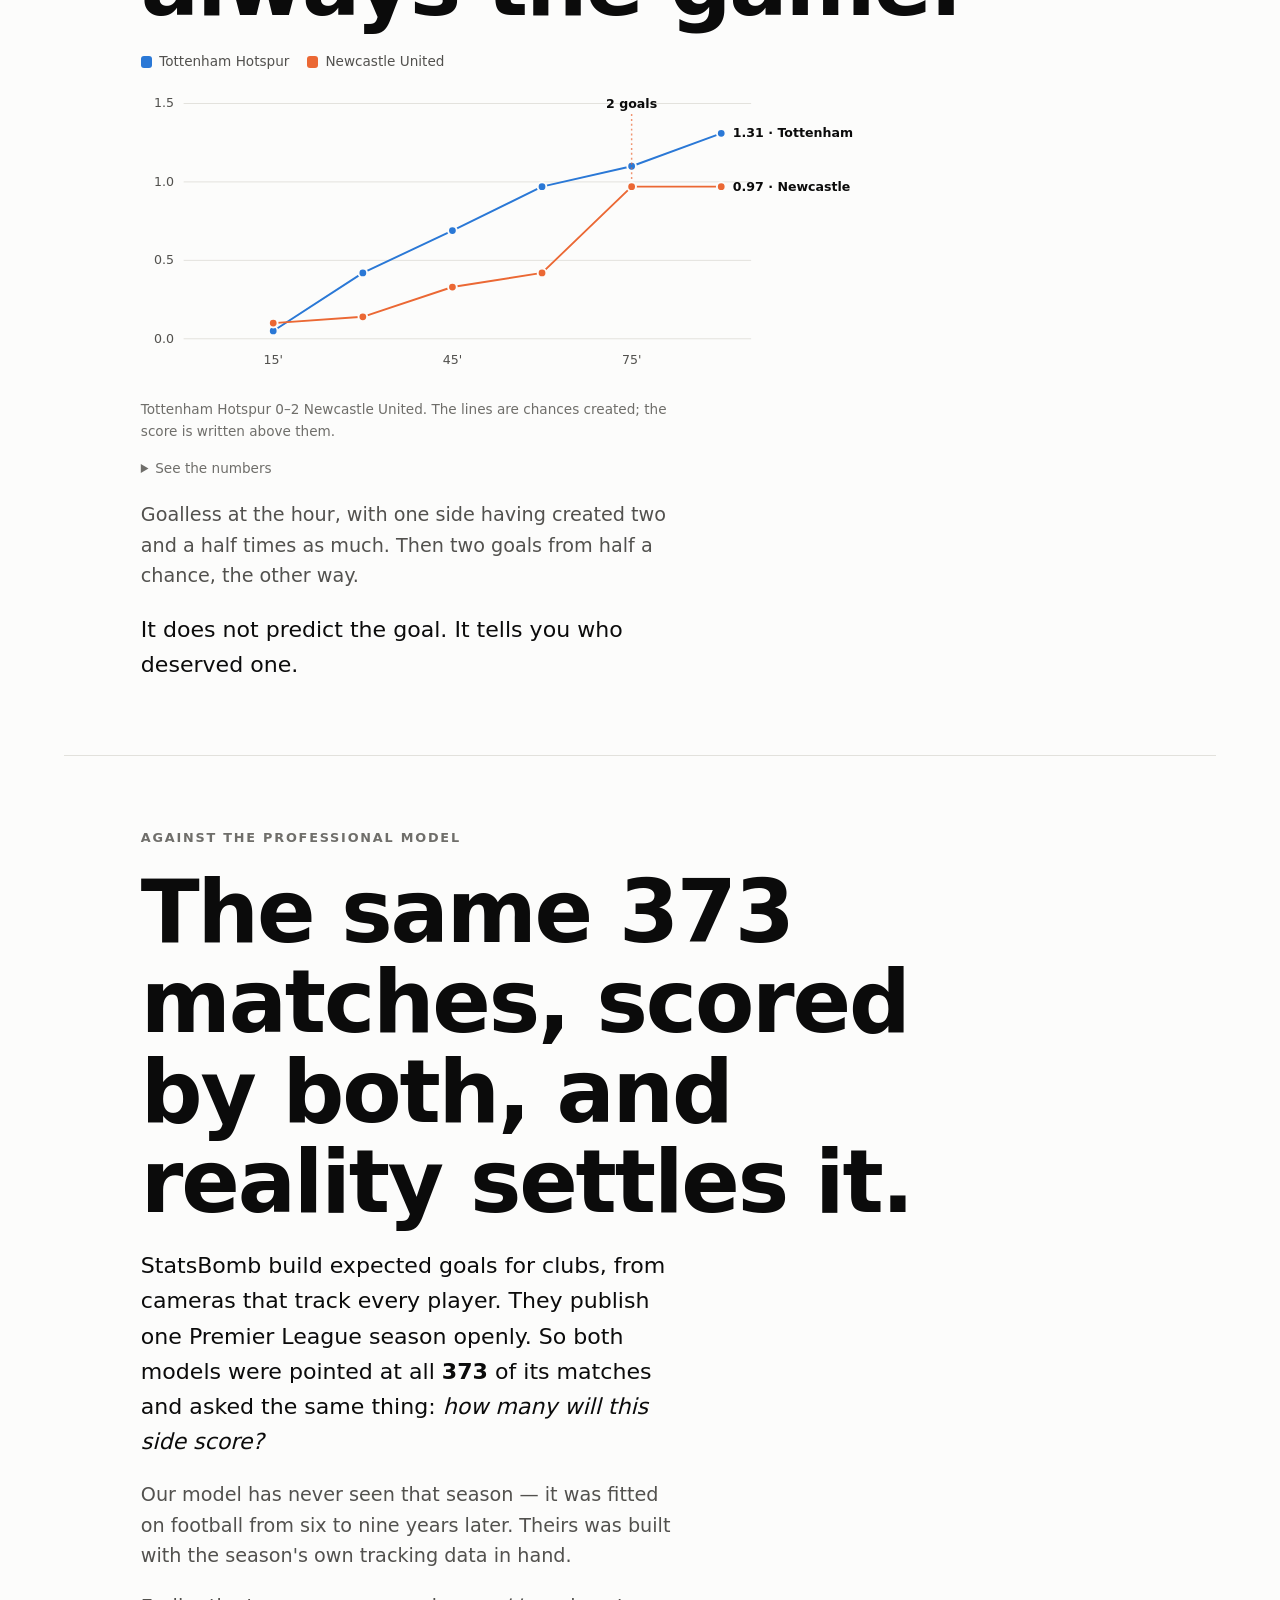
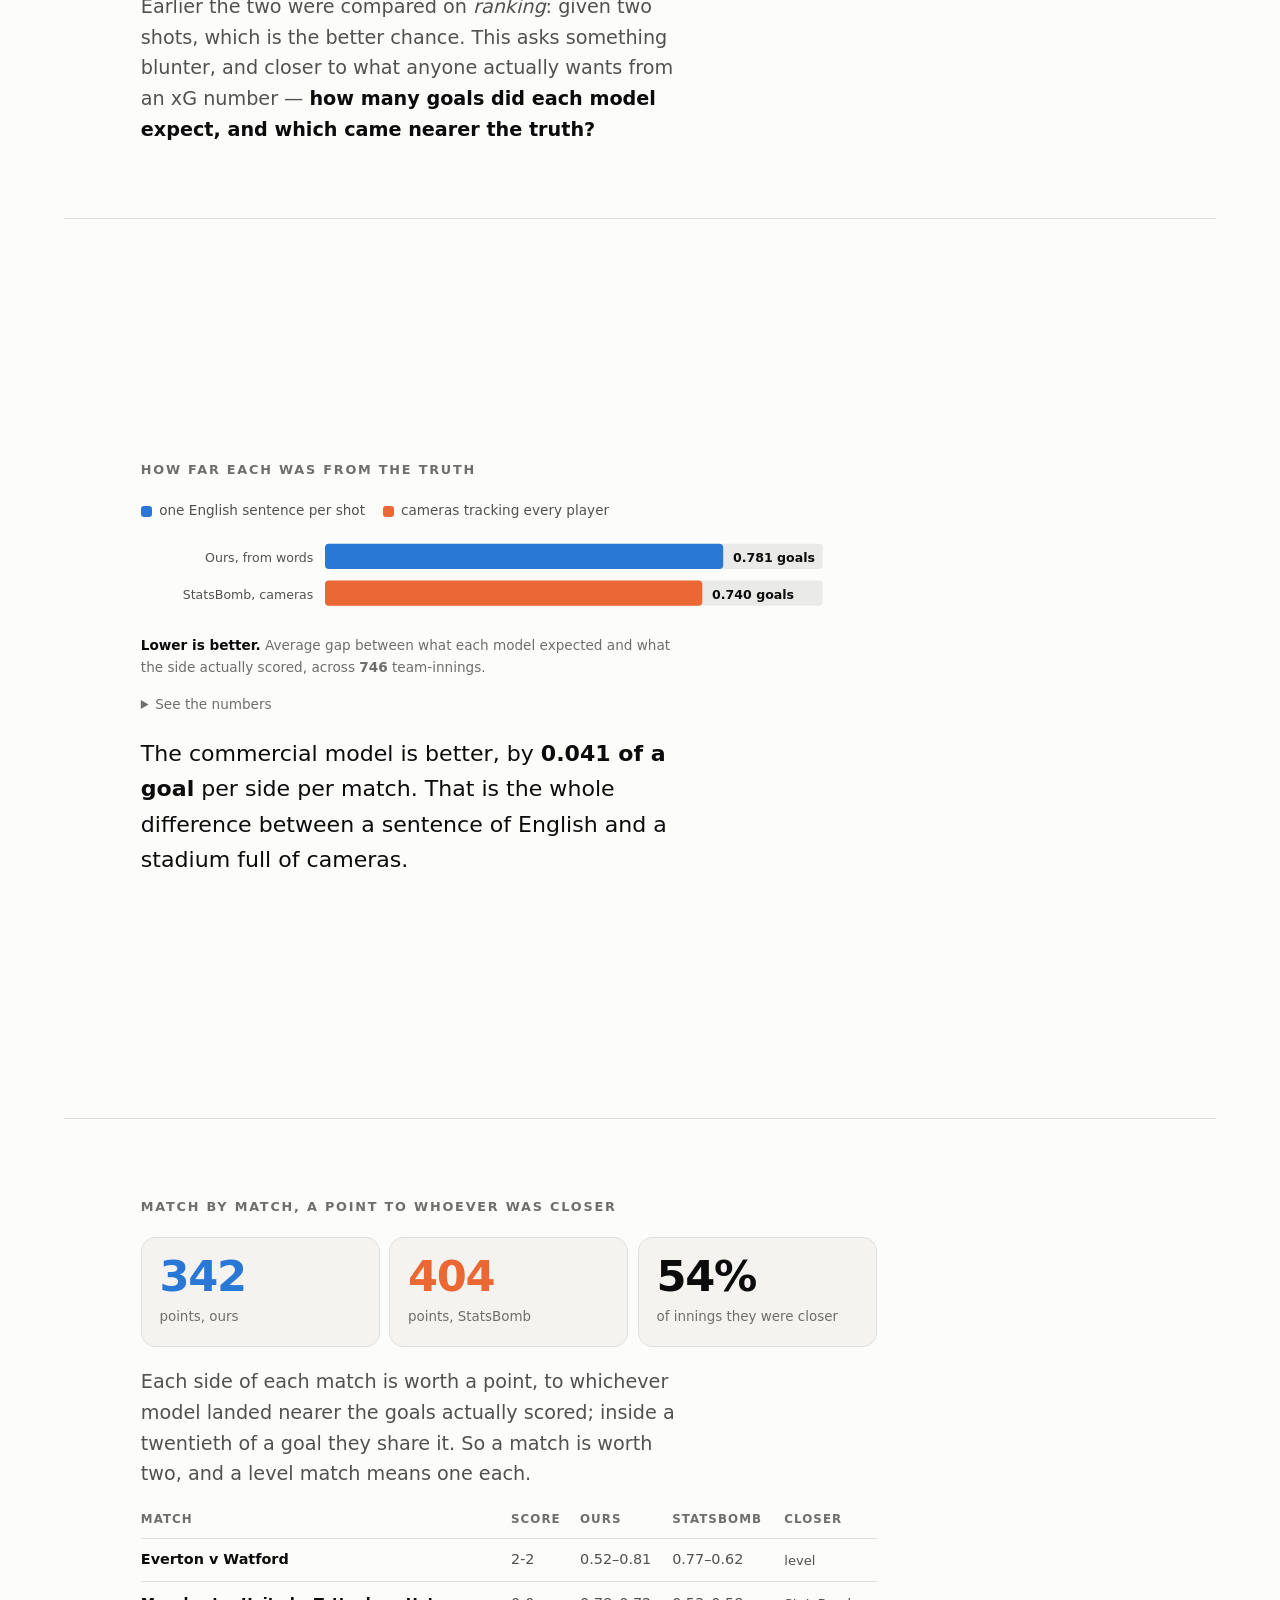
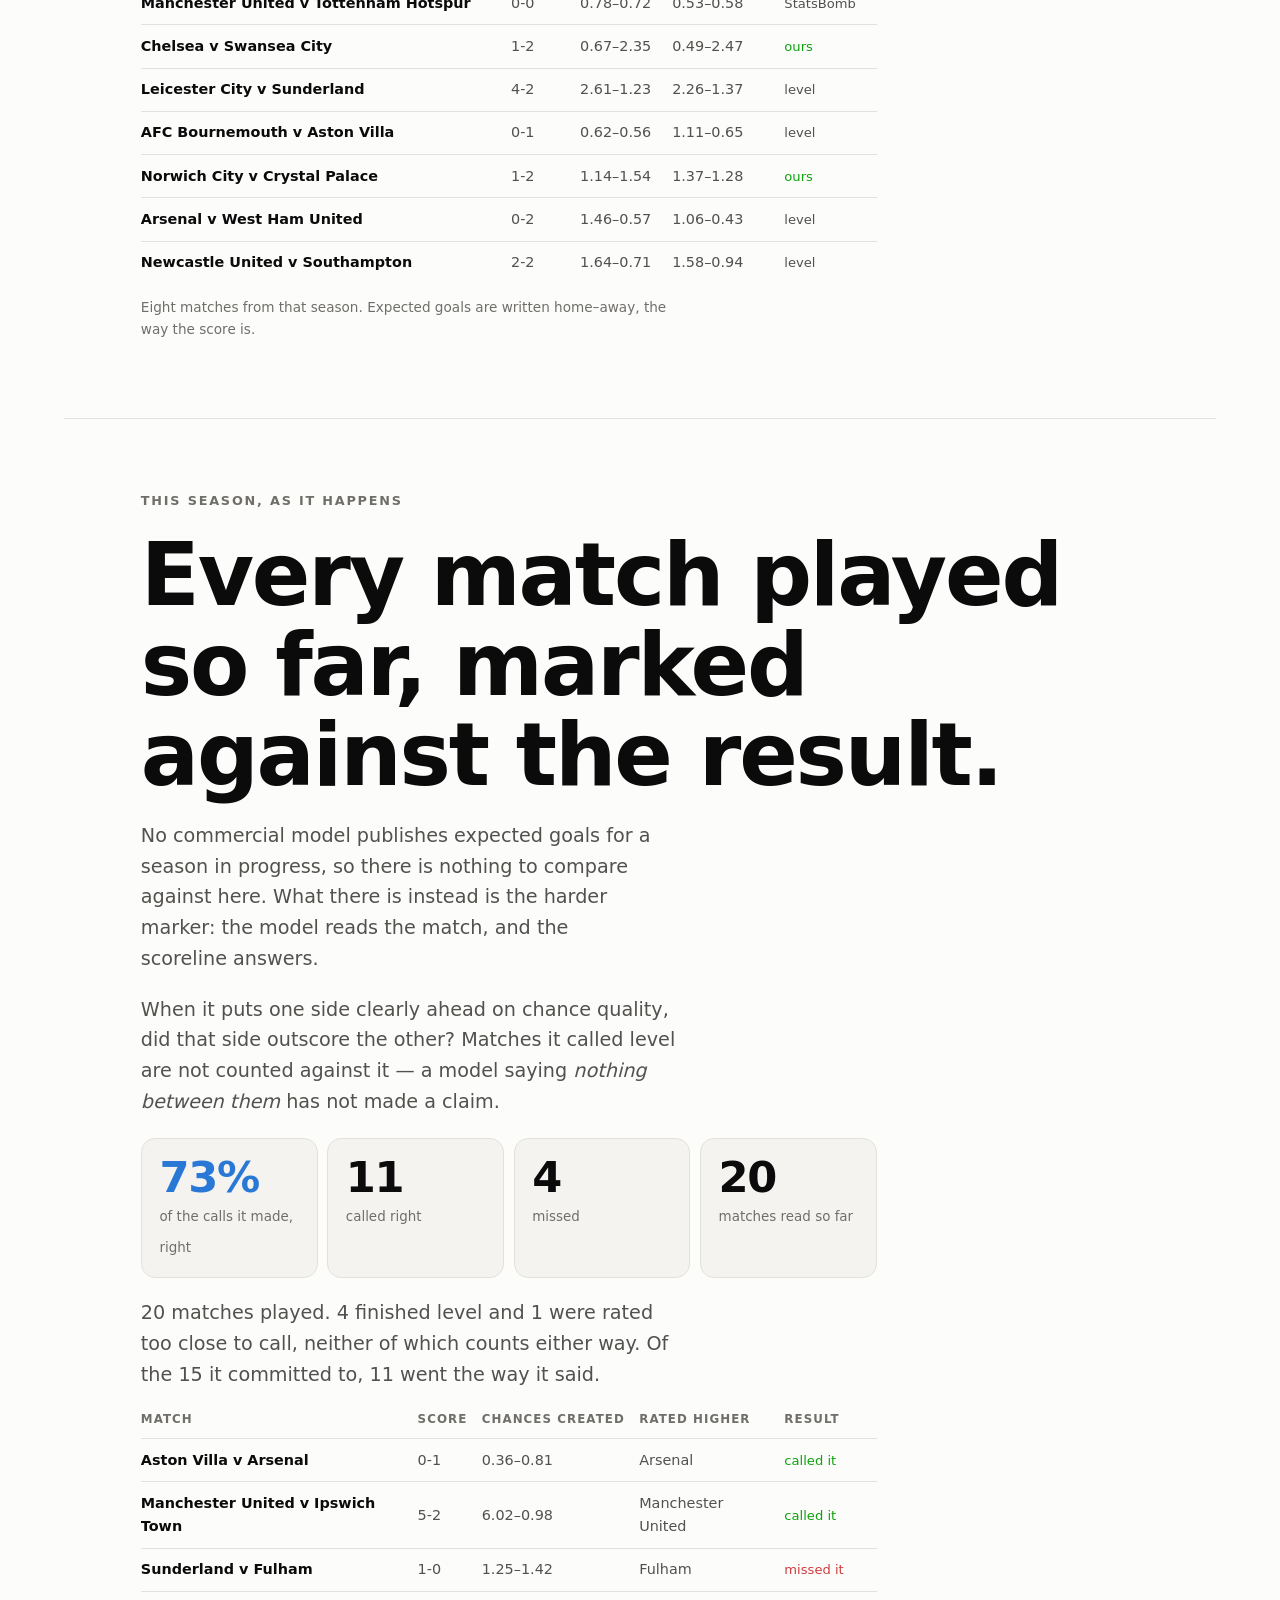
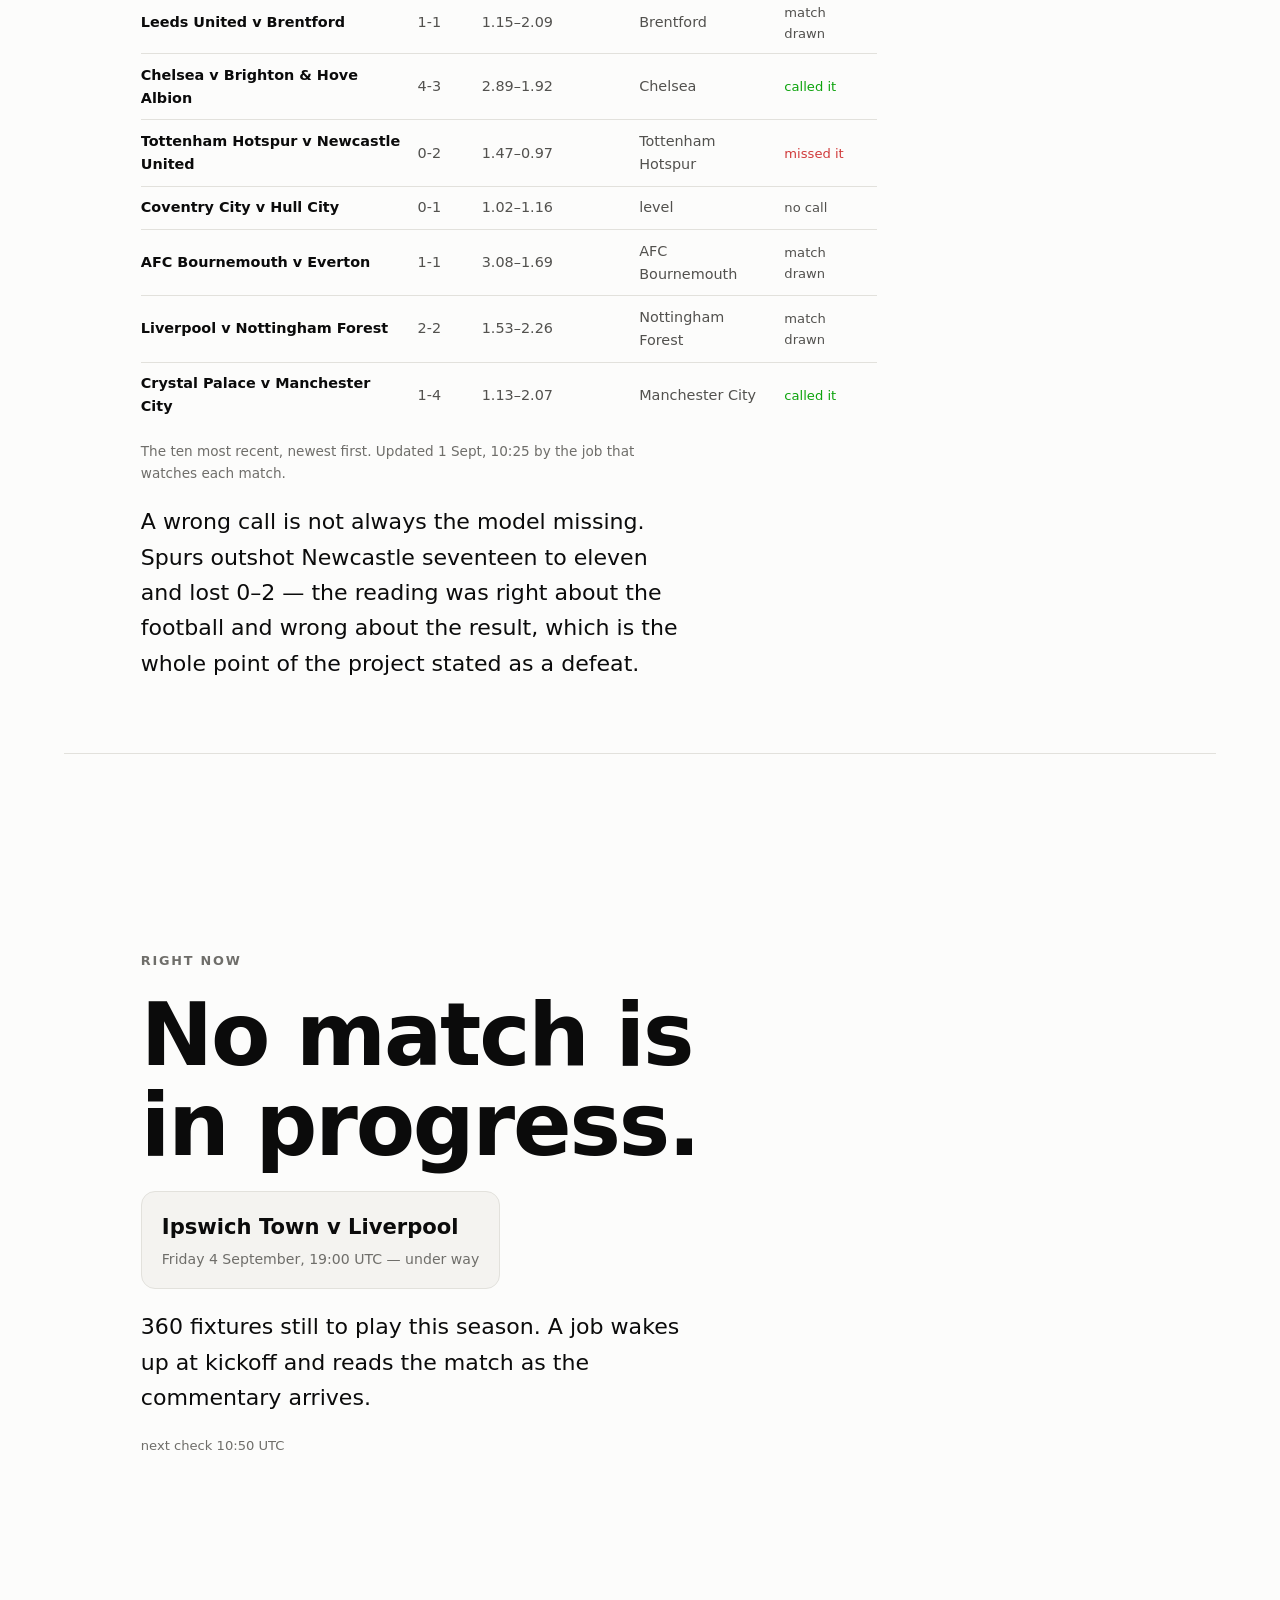
==== commit 829d1a22: "Search the blogs, and lose a novelty claim The literature review named three gaps and said the third" ====
--- a/docs/index.html
+++ b/docs/index.html
@@ -8,7 +8,7 @@
 <meta name="color-scheme" content="light dark">
 <meta property="og:title" content="An expected-goals model that reads">
 <meta property="og:description" content="90% of a tracking-data model, from free commentary text. 87,980 shots, six leagues.">
-<link rel="stylesheet" href="style.css?v=6e48e43">
+<link rel="stylesheet" href="style.css?v=ffea977">
 </head>
 <body data-palette="#2a78d6,#eb6834">
 
@@ -281,6 +281,6 @@
      from the results.</p>
 </footer>
 
-<script type="module" src="app.js?v=6e48e43"></script>
+<script type="module" src="app.js?v=ffea977"></script>
 </body>
 </html>
